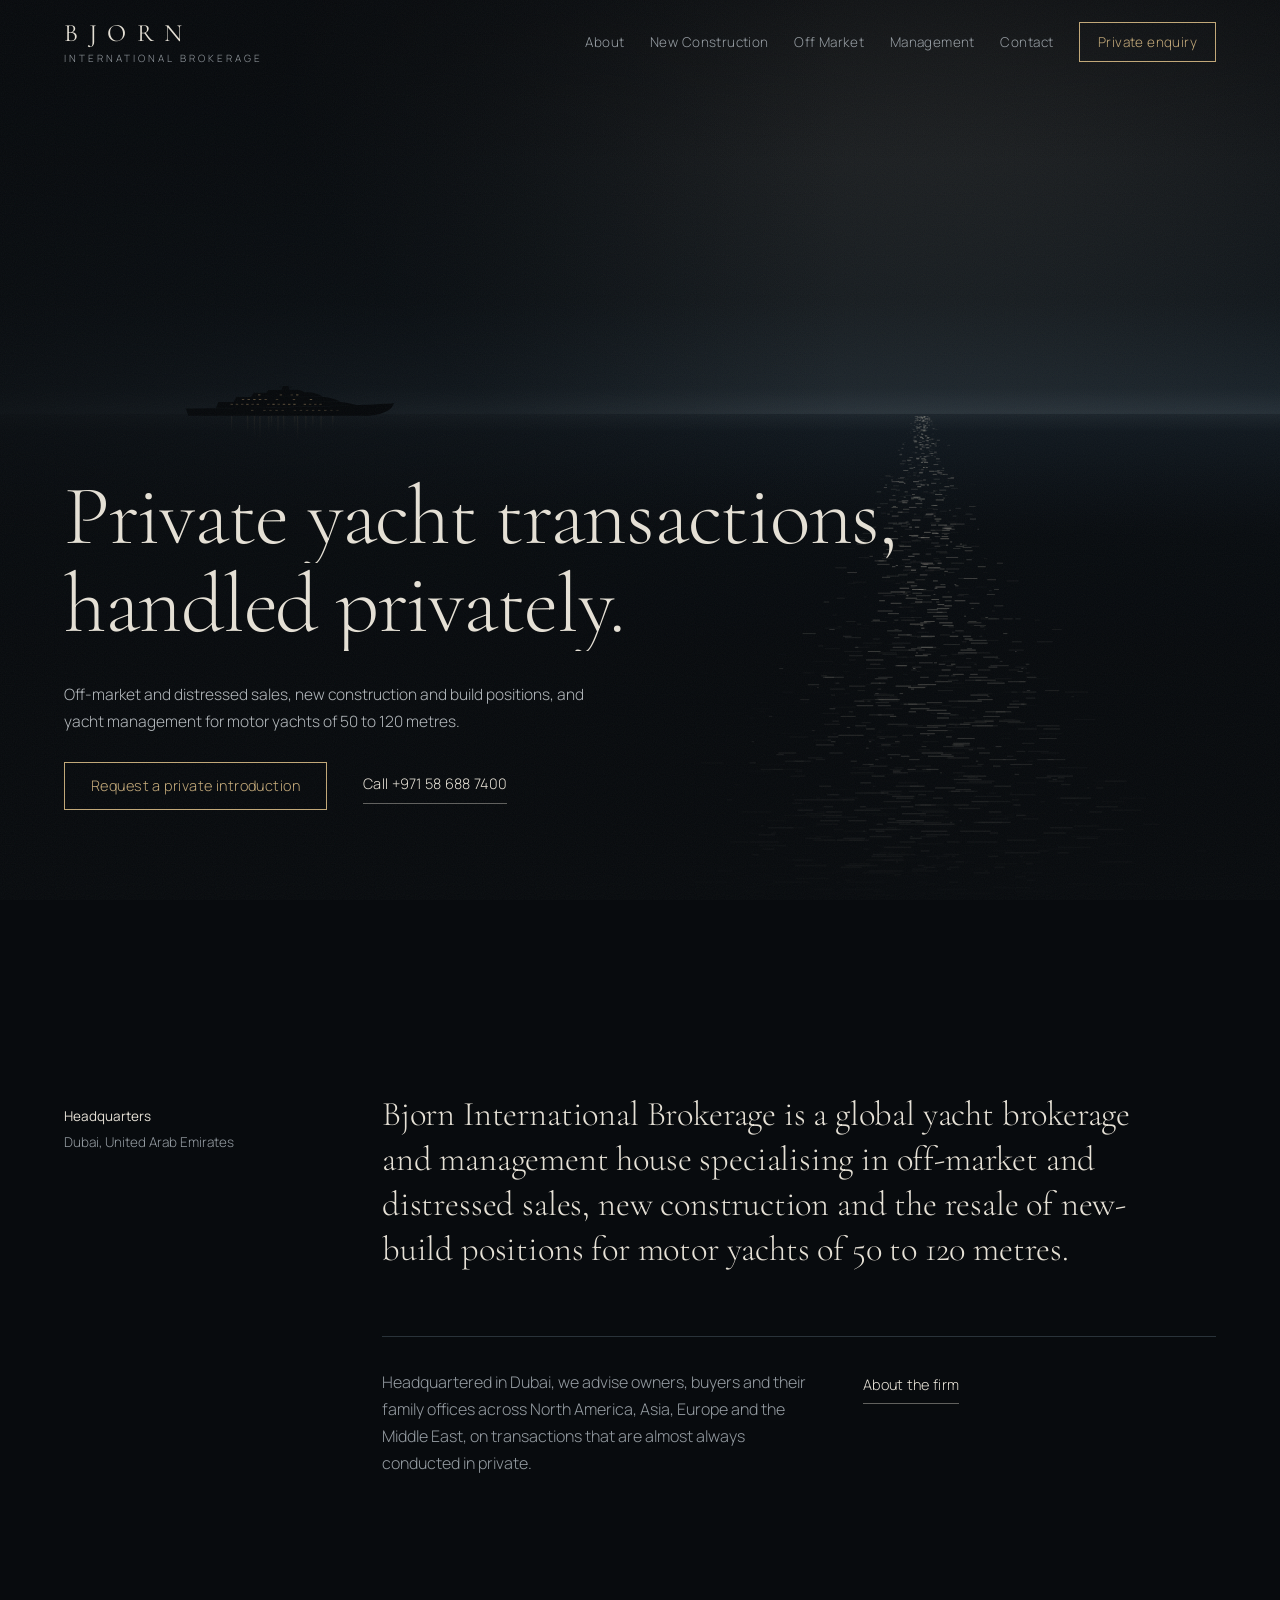
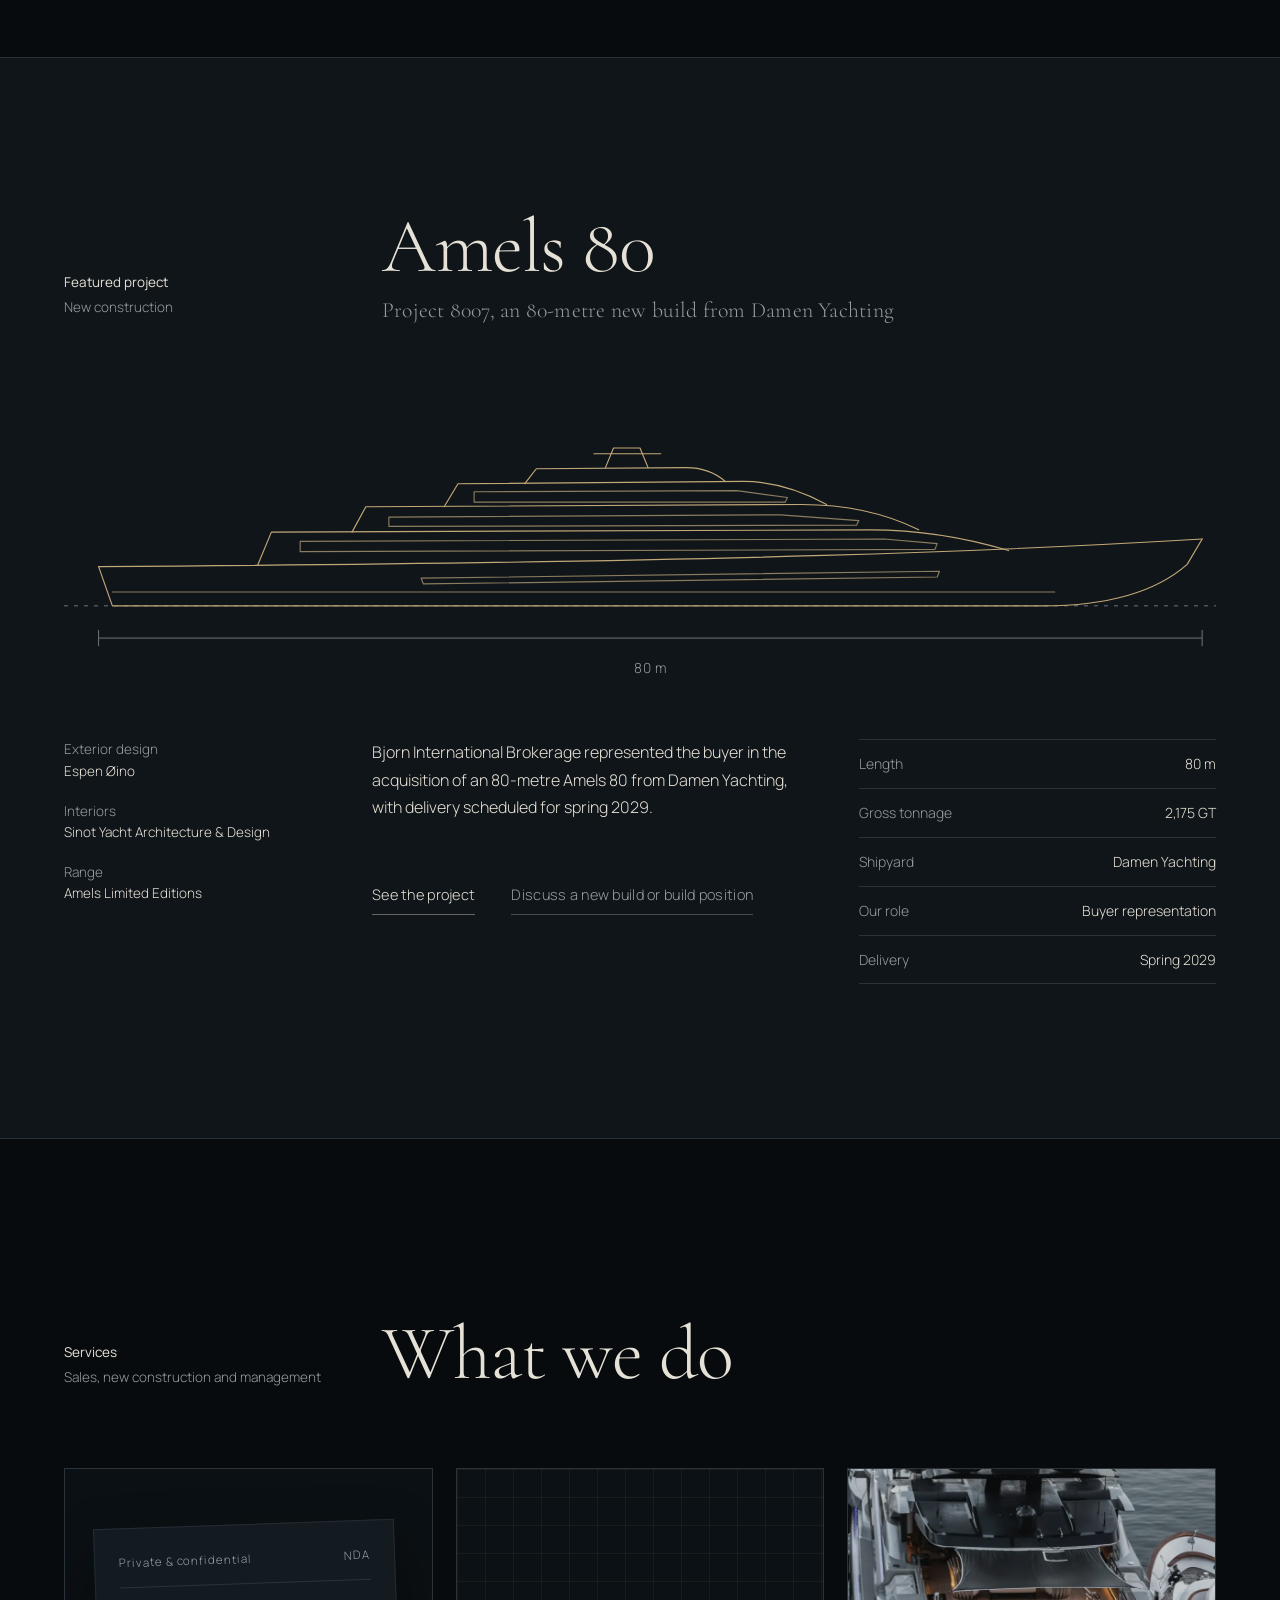
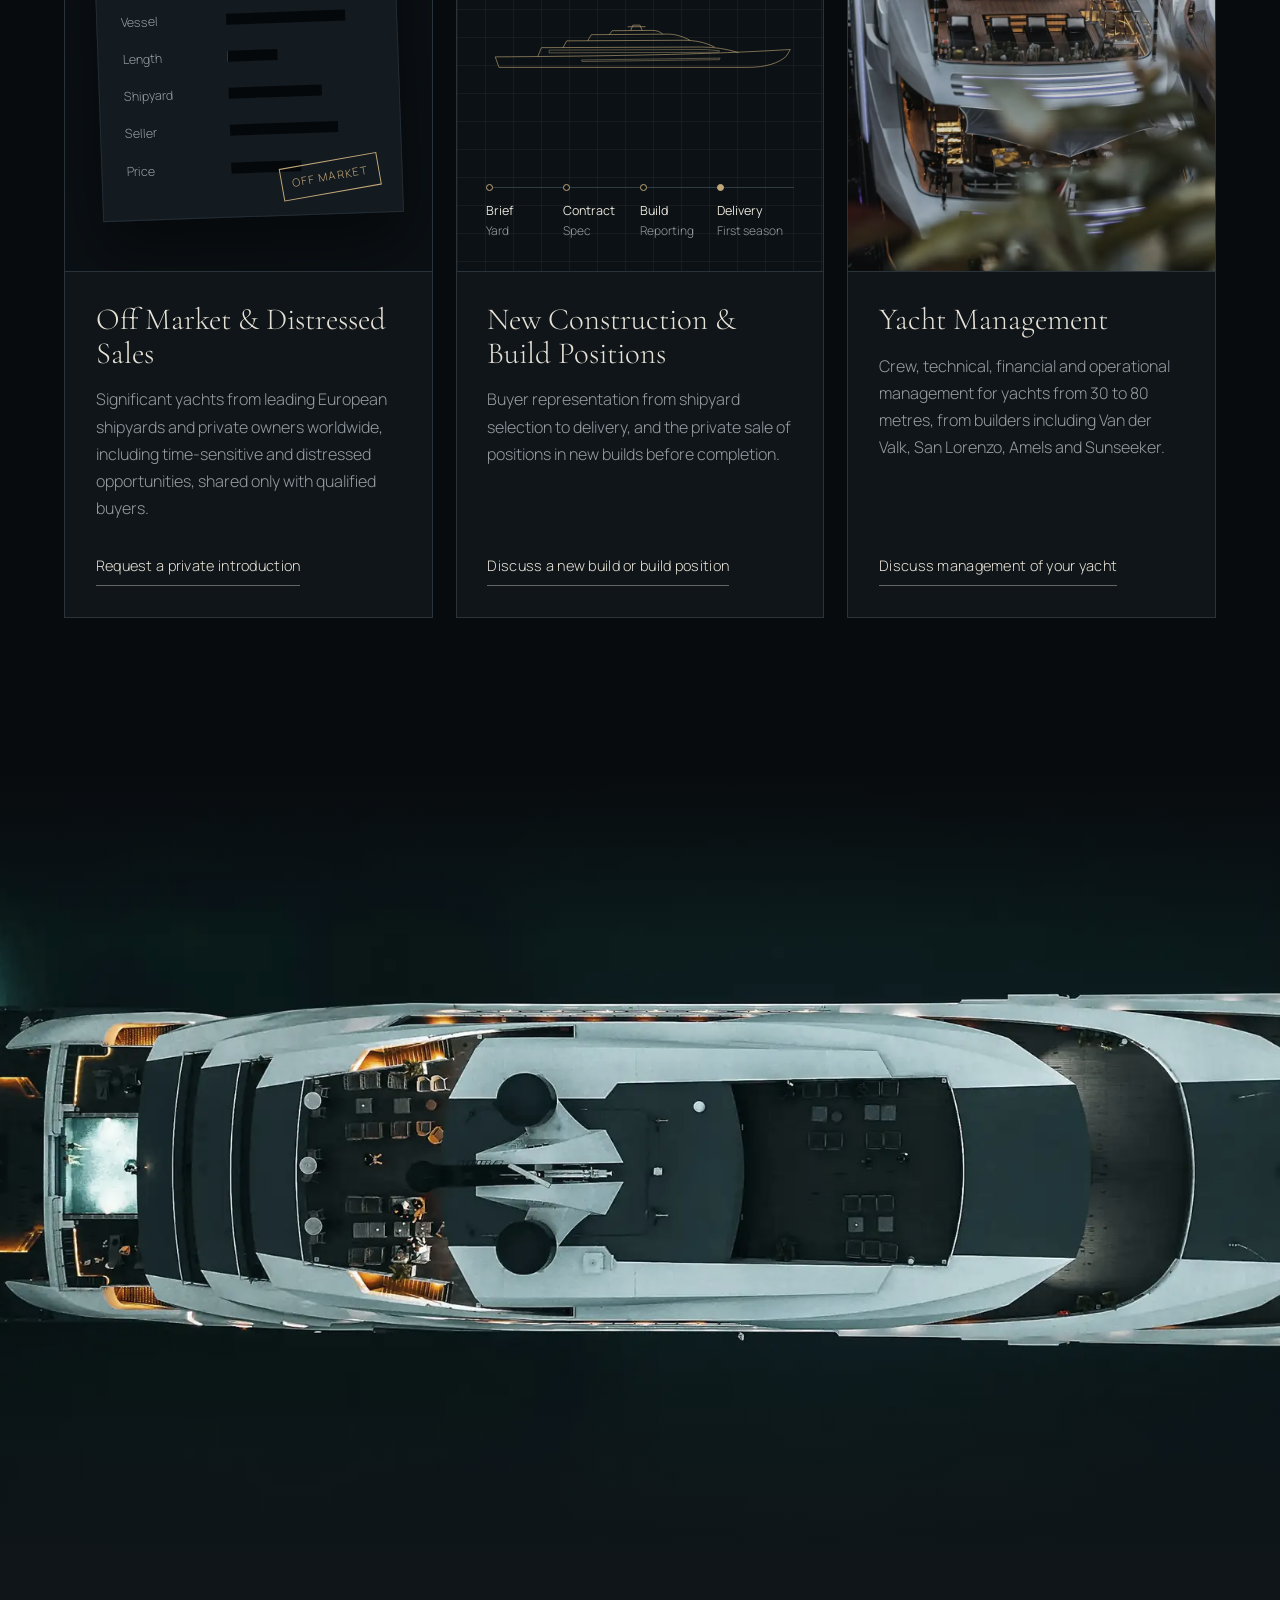
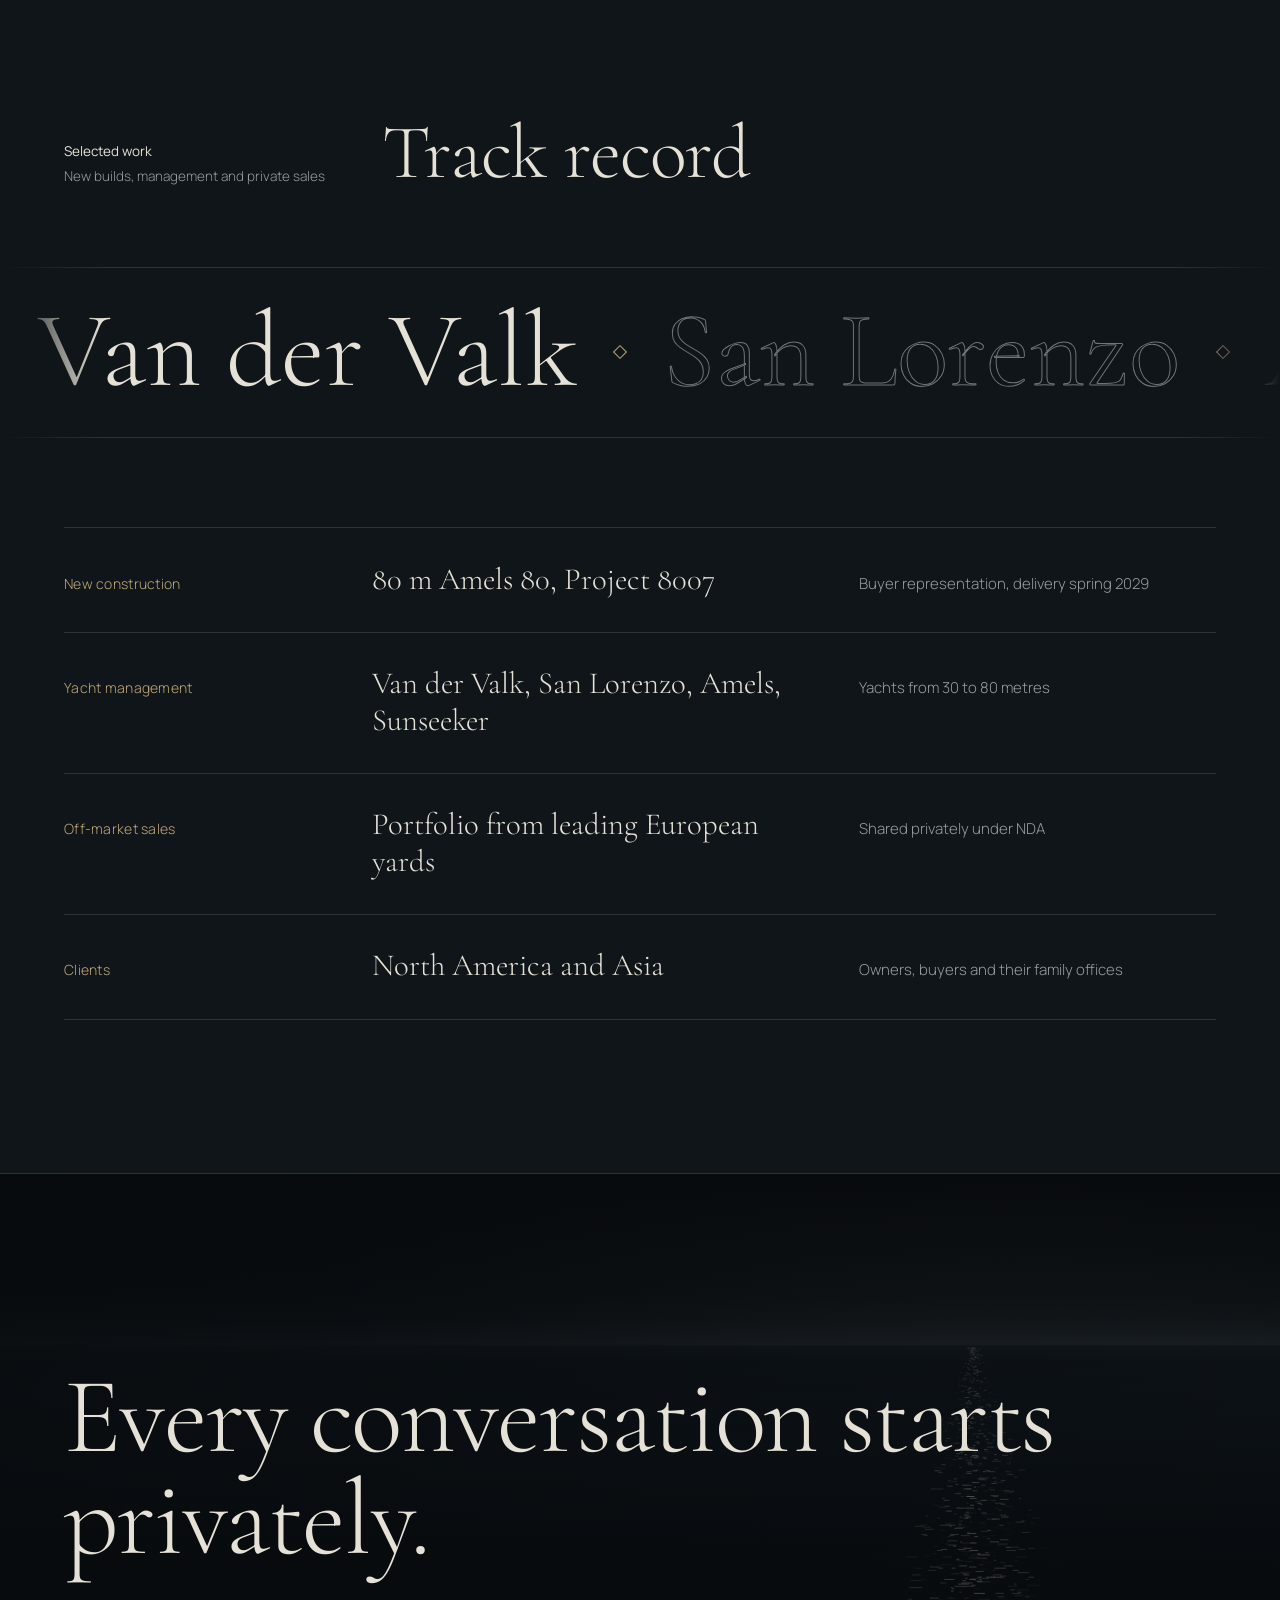
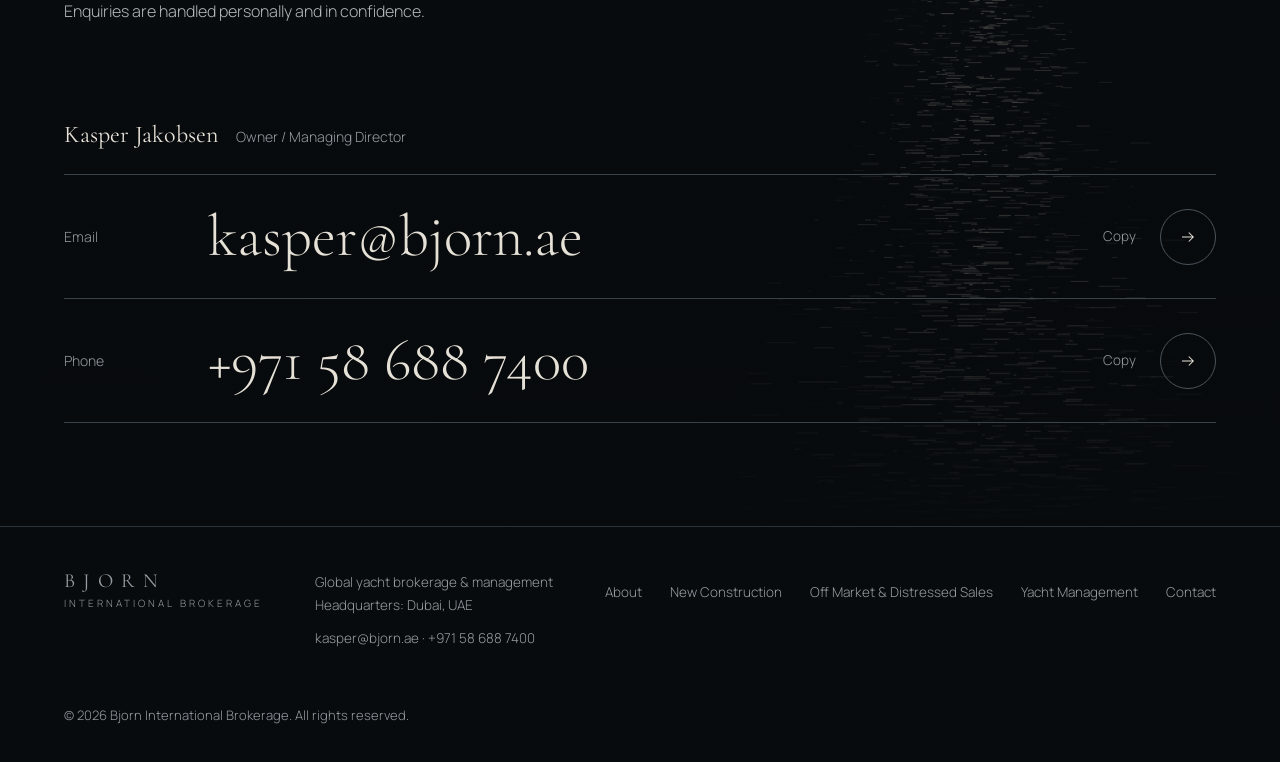
==== index.html @ 18771bfc "Homepage design preview" ====
<!DOCTYPE html>
<html lang="en">
<head>
<meta charset="utf-8">
<meta name="viewport" content="width=device-width, initial-scale=1, viewport-fit=cover">
<title>Bjorn International Brokerage | Global Yacht Brokerage & Management</title>
<meta name="description" content="A global yacht brokerage and management house for vessels of 50–120 metres. Off-market and distressed sales, new-build positions, new construction and yacht management.">
<meta name="theme-color" content="#080B0E">
<meta name="robots" content="noindex, nofollow">
<link rel="preconnect" href="https://fonts.googleapis.com">
<link rel="preconnect" href="https://fonts.gstatic.com" crossorigin>
<link href="https://fonts.googleapis.com/css2?family=Cormorant+Garamond:ital,wght@0,300;0,400;0,500;1,300&family=Manrope:wght@300;400;500&display=swap" rel="stylesheet">
<style>
/* contrast on --abyss: bone 15.1:1, fog 7.1:1, brass 8.6:1, all text passes WCAG AA */
:root{
  --abyss:#080B0E;
  --hull:#0F1519;
  --line:#2A333A;
  --bone:#E6E1D6;
  --fog:#959CA2;
  --brass:#C2A878;
  --brass-soft:#8A7C5F;
  --serif:"Cormorant Garamond","Iowan Old Style","Palatino Linotype",Georgia,serif;
  --sans:"Manrope","Helvetica Neue",Arial,sans-serif;
  --pad:clamp(20px,5vw,72px);
  --max:1360px;
  color-scheme:dark;
  box-sizing:border-box;
  padding-top:env(safe-area-inset-top,0px);
  padding-bottom:env(safe-area-inset-bottom,0px);
}
@media (prefers-color-scheme: dark){:root:not([data-theme="light"]){--abyss:#080B0E}}
:root[data-theme="dark"]{--abyss:#080B0E}
*,*::before,*::after{box-sizing:inherit;margin:0;padding:0}
html{scroll-behavior:smooth;scroll-padding-top:calc(env(safe-area-inset-top,0px) + 84px);-webkit-text-size-adjust:100%}
body{background:var(--abyss);color:var(--bone);font-family:var(--sans);font-weight:300;font-size:16px;line-height:1.7;-webkit-font-smoothing:antialiased;overflow-x:hidden}
img,svg,canvas{display:block;max-width:100%}
a{color:inherit;text-decoration:none}
::selection{background:var(--brass);color:var(--abyss)}
:focus-visible{outline:1px solid var(--brass);outline-offset:4px}
.skip{position:absolute;left:16px;top:-60px;z-index:200;background:var(--bone);color:var(--abyss);padding:10px 16px;font-size:14px}
.skip:focus{top:calc(env(safe-area-inset-top,0px) + 12px)}

body::after{
  content:"";position:fixed;inset:0;pointer-events:none;z-index:100;opacity:.045;
  background-image:url("data:image/svg+xml,%3Csvg xmlns='http://www.w3.org/2000/svg' width='160' height='160'%3E%3Cfilter id='n'%3E%3CfeTurbulence type='fractalNoise' baseFrequency='.9' numOctaves='2' stitchTiles='stitch'/%3E%3C/filter%3E%3Crect width='100%25' height='100%25' filter='url(%23n)'/%3E%3C/svg%3E");
}

.wrap{max-width:var(--max);margin:0 auto;padding:0 var(--pad)}

.site-head{position:fixed;top:0;left:0;right:0;z-index:50;padding-top:env(safe-area-inset-top,0px);transition:background .5s ease,border-color .5s ease;border-bottom:1px solid transparent}
.site-head.is-solid{background:rgba(8,11,14,.92);backdrop-filter:blur(14px);-webkit-backdrop-filter:blur(14px);border-color:var(--line)}
.head-inner{display:flex;align-items:center;justify-content:space-between;height:84px;max-width:var(--max);margin:0 auto;padding:0 var(--pad)}
.mark{display:flex;flex-direction:column;line-height:1}
.mark b{font-family:var(--serif);font-weight:400;font-size:25px;letter-spacing:.42em;margin-right:-.42em}
.mark span{font-size:10px;letter-spacing:.3em;color:var(--fog);margin-top:7px}
.nav{display:flex;gap:clamp(18px,2vw,32px);align-items:center;font-size:13.5px;letter-spacing:.03em;white-space:nowrap}
.nav a{color:var(--fog);transition:color .3s}
.nav a:hover,.nav a[aria-current]{color:var(--bone)}
.nav .clock{padding-left:32px;border-left:1px solid var(--line);color:var(--fog);font-variant-numeric:tabular-nums}
.nav .clock em{font-style:normal;color:var(--bone)}
.menu-btn{display:none;background:none;border:0;color:var(--bone);font:inherit;font-size:14px;letter-spacing:.06em;cursor:pointer;padding:12px 0}

.drawer{position:fixed;inset:0;z-index:60;background:var(--abyss);display:flex;flex-direction:column;justify-content:center;padding:calc(env(safe-area-inset-top,0px) + 90px) var(--pad) calc(env(safe-area-inset-bottom,0px) + 40px);opacity:0;visibility:hidden;transition:opacity .4s,visibility .4s}
.drawer.open{opacity:1;visibility:visible}
.drawer a{font-family:var(--serif);font-size:clamp(32px,9vw,44px);font-weight:300;line-height:1.35;border-bottom:1px solid var(--line);padding:10px 0}
.drawer .close{position:absolute;top:calc(env(safe-area-inset-top,0px) + 22px);right:var(--pad);background:none;border:0;color:var(--bone);font:inherit;font-size:14px;letter-spacing:.06em;cursor:pointer;padding:12px 0}

/* hero */
.hero{position:relative;height:100svh;min-height:640px;overflow:hidden}
.hero canvas{position:absolute;inset:0;width:100%;height:100%}
.hero::after{content:"";position:absolute;inset:0;pointer-events:none;background:
  linear-gradient(90deg,rgba(8,11,14,.78) 0%,rgba(8,11,14,.45) 38%,rgba(8,11,14,0) 66%),
  linear-gradient(180deg,rgba(8,11,14,.6) 0%,rgba(8,11,14,0) 18%,rgba(8,11,14,0) 50%,rgba(8,11,14,.85) 88%,var(--abyss) 100%)}
.hero-copy{position:absolute;z-index:2;left:0;right:0;bottom:clamp(56px,10vh,120px)}
.hero h1{font-family:var(--serif);font-weight:300;font-size:clamp(44px,6.6vw,100px);line-height:.98;letter-spacing:-.015em;max-width:11.5em}
.hero h1 span{display:block;overflow:hidden;padding-bottom:.06em}
.hero h1 span i{display:block;font-style:normal;transform:translateY(105%);animation:rise 1.6s cubic-bezier(.16,1,.3,1) forwards}
.hero h1 span:nth-child(2) i{animation-delay:.18s}
.hero-foot{margin-top:clamp(24px,3.4vh,40px);max-width:34em;opacity:0;animation:fade 1.4s ease .9s forwards}
.hero-foot p{color:#B3B8BC;font-size:15.5px}
.hero-actions{display:flex;flex-wrap:wrap;gap:16px 36px;margin-top:28px}
@keyframes rise{to{transform:translateY(0)}}
@keyframes fade{to{opacity:1}}

.link{position:relative;display:inline-block;font-size:14.5px;letter-spacing:.02em;padding:4px 0 7px;color:var(--bone)}
.link::after{content:"";position:absolute;left:0;bottom:0;height:1px;width:100%;background:currentColor;opacity:.4}
.link::before{content:"";position:absolute;left:0;bottom:0;height:1px;width:100%;background:var(--brass);transform:scaleX(0);transform-origin:left;transition:transform .6s cubic-bezier(.16,1,.3,1);z-index:1}
.link:hover::before,.link:focus-visible::before{transform:scaleX(1)}
.link.muted{color:var(--fog)}
.btn{display:inline-flex;align-items:center;justify-content:center;min-height:48px;padding:0 26px;border:1px solid var(--brass);color:var(--brass);font-size:14.5px;letter-spacing:.03em;background:transparent;cursor:pointer;font-family:var(--sans);transition:background .4s,color .4s}
.btn:hover,.btn:focus-visible{background:var(--brass);color:var(--abyss)}
.nav .btn{min-height:40px;padding:0 18px;color:var(--brass);font-size:13.5px}
.nav .btn:hover,.nav .btn:focus-visible{color:var(--abyss)}
.hero-actions{align-items:center}
.copy-btn{background:none;border:0;color:var(--fog);font:inherit;font-size:13.5px;cursor:pointer;padding:12px 0 12px 12px;min-height:44px;min-width:64px;text-align:right}
.copy-btn:hover{color:var(--bone)}
.drawer-contact{margin-top:36px;display:flex;flex-direction:column;gap:10px;font-size:15px;color:var(--fog)}
.drawer .drawer-contact a{font-family:var(--sans);font-size:15px;border:0;padding:6px 0;color:var(--bone)}
.dock{display:none}
@media (max-width:640px){
  .dock{display:grid;grid-template-columns:1fr 1fr;position:fixed;left:0;right:0;bottom:0;z-index:40;background:rgba(8,11,14,.94);backdrop-filter:blur(14px);-webkit-backdrop-filter:blur(14px);border-top:1px solid var(--line);padding-bottom:env(safe-area-inset-bottom,0px);transform:translateY(110%);transition:transform .5s cubic-bezier(.16,1,.3,1)}
  .dock.show{transform:none}
  .dock a{display:flex;align-items:center;justify-content:center;min-height:56px;font-size:14.5px;letter-spacing:.03em}
  .dock a + a{border-left:1px solid var(--line);color:var(--brass)}
  footer{padding-bottom:calc(env(safe-area-inset-bottom,0px) + 90px)}
}

section{position:relative}
.place{font-size:13.5px;color:var(--fog);line-height:1.9}
.place strong{display:block;font-weight:400;color:var(--bone)}

.intro{padding:clamp(110px,15vw,210px) 0 clamp(110px,14vw,190px)}
.intro-grid{display:grid;grid-template-columns:3fr 9fr;gap:40px}
.intro .place{padding-top:12px}
.lede{font-family:var(--serif);font-weight:300;font-size:clamp(27px,2.7vw,40px);line-height:1.3;letter-spacing:-.005em;max-width:23em}
.intro-body{display:grid;grid-template-columns:5fr 4fr;gap:40px;margin-top:clamp(40px,5vw,64px);padding-top:32px;border-top:1px solid var(--line)}
.intro-body p{color:var(--fog);max-width:32em}

.project{padding:clamp(100px,12vw,160px) 0;background:var(--hull);border-top:1px solid var(--line);border-bottom:1px solid var(--line)}
.project-head{display:grid;grid-template-columns:3fr 9fr;gap:40px;align-items:end}
.project h2{font-family:var(--serif);font-weight:300;font-size:clamp(46px,6vw,92px);line-height:.95;letter-spacing:-.015em}
.project h2 small{display:block;font-size:clamp(20px,1.7vw,26px);color:var(--fog);letter-spacing:.01em;margin-top:16px}
.drawing{margin:clamp(56px,7vw,100px) 0 clamp(44px,5vw,70px)}
.drawing svg{width:100%;height:auto;overflow:visible}
.drawing .ln{fill:none;stroke:var(--brass);stroke-width:1;stroke-linejoin:round;stroke-linecap:round}
.drawing .ln.soft{stroke:var(--brass-soft)}
.drawing .dim{fill:none;stroke:var(--fog);stroke-width:1;vector-effect:non-scaling-stroke;opacity:.7}
.drawing text{font-family:var(--sans);font-size:12px;fill:var(--fog);letter-spacing:.06em}
.drawing .draw{stroke-dasharray:1;stroke-dashoffset:1;transition:stroke-dashoffset 3.2s cubic-bezier(.65,0,.35,1)}
.drawing.on .draw{stroke-dashoffset:0}
.project-body{display:grid;grid-template-columns:3fr 5fr 4fr;gap:40px}
.credits{list-style:none;font-size:13.5px;line-height:1.6}
.credits li{margin-bottom:18px;color:var(--bone)}
.credits span{display:block;color:var(--fog)}
.project-body p{max-width:32em}
.specs{list-style:none;font-size:14px}
.specs li{display:flex;justify-content:space-between;gap:20px;padding:12px 0;border-bottom:1px solid var(--line)}
.specs li:first-child{border-top:1px solid var(--line)}
.specs span{color:var(--fog)}
.project-body .link{margin-top:30px}



.sr{position:absolute;width:1px;height:1px;overflow:hidden;clip:rect(0 0 0 0)}

.services{padding:clamp(110px,14vw,190px) 0 clamp(100px,12vw,170px)}
.sec-head{display:grid;grid-template-columns:3fr 9fr;gap:40px;align-items:end}
.sec-head h2{font-family:var(--serif);font-weight:300;font-size:clamp(44px,6vw,92px);line-height:.95;letter-spacing:-.015em}
.svc-grid{display:grid;grid-template-columns:repeat(3,1fr);gap:clamp(14px,1.8vw,26px);margin-top:clamp(48px,6vw,84px)}
.svc-card{display:flex;flex-direction:column;background:var(--hull);border:1px solid var(--line);transition:border-color .6s ease}
.svc-card:hover,.svc-card:focus-within{border-color:rgba(194,168,120,.55)}
.svc-vis{position:relative;aspect-ratio:4/4.4;overflow:hidden;border-bottom:1px solid var(--line);background:#0B1014}
.svc-vis img{width:100%;height:100%;object-fit:cover;object-position:50% 40%;filter:saturate(.85) brightness(.85);transition:transform 1.6s cubic-bezier(.16,1,.3,1)}
.svc-card:hover .svc-vis img{transform:scale(1.04)}
.svc-body{display:flex;flex-direction:column;flex:1;padding:clamp(24px,2.4vw,36px)}
.svc-body h3{font-family:var(--serif);font-weight:300;font-size:clamp(28px,2.4vw,36px);line-height:1.1}
.svc-body p{color:var(--fog);margin:16px 0 28px}
.svc-body .link{margin-top:auto;align-self:flex-start}

.dossier{display:flex;align-items:center;justify-content:center;padding:9%}
.sheet{position:relative;width:100%;background:#131A20;border:1px solid #232C33;padding:8% 8% 10%;box-shadow:0 30px 60px rgba(0,0,0,.45);transform:rotate(-2deg);transition:transform 1.2s cubic-bezier(.16,1,.3,1)}
.svc-card:hover .sheet,.svc-card.active .sheet{transform:rotate(0)}
.sheet-head{display:flex;justify-content:space-between;font-size:11.5px;letter-spacing:.08em;color:var(--fog);padding-bottom:14px;border-bottom:1px solid #2A333A;margin-bottom:16px}
.sheet .r{display:grid;grid-template-columns:38% 1fr;align-items:center;gap:10px;padding:8px 0;font-size:12.5px;color:var(--fog)}
.sheet .r i{display:block;height:11px;width:var(--w);background:#05080A;position:relative;overflow:hidden}
.sheet .r i::after{content:"";position:absolute;inset:0;background:var(--brass);transform:translateX(-101%);transition:transform .9s cubic-bezier(.16,1,.3,1);opacity:.85}
.svc-card:hover .sheet .r i::after,.svc-card.active .sheet .r i::after{transform:translateX(0)}
.svc-card:hover .sheet .r:nth-child(3) i::after,.svc-card.active .sheet .r:nth-child(3) i::after{transition-delay:.06s}
.svc-card:hover .sheet .r:nth-child(4) i::after,.svc-card.active .sheet .r:nth-child(4) i::after{transition-delay:.12s}
.svc-card:hover .sheet .r:nth-child(5) i::after,.svc-card.active .sheet .r:nth-child(5) i::after{transition-delay:.18s}
.svc-card:hover .sheet .r:nth-child(6) i::after,.svc-card.active .sheet .r:nth-child(6) i::after{transition-delay:.24s}
.stamp{position:absolute;right:7%;bottom:7%;border:1px solid var(--brass);color:var(--brass);font-size:11px;letter-spacing:.14em;padding:6px 10px;transform:rotate(-8deg)}

.plan{background-color:#0B1115;background-image:linear-gradient(rgba(194,168,120,.07) 1px,transparent 1px),linear-gradient(90deg,rgba(194,168,120,.07) 1px,transparent 1px);background-size:28px 28px;display:flex;flex-direction:column;justify-content:space-between;padding:9% 8% 8%}
.plan svg{width:100%;height:auto;margin:auto 0}
.plan .ln{fill:none;stroke:var(--brass);stroke-width:2;stroke-linejoin:round}
.plan .soft{stroke:var(--brass-soft)}
.plan ol{list-style:none;display:grid;grid-template-columns:repeat(4,1fr);border-top:1px solid #2F3A41;counter-reset:s}
.plan li{counter-increment:s;font-size:12px;color:var(--fog);padding-top:12px;position:relative}
.plan li::before{content:"";position:absolute;top:-4px;left:0;width:7px;height:7px;border-radius:50%;background:#0B1115;border:1px solid var(--brass);transition:background .4s}
.plan li:last-child::before{background:var(--brass)}
.plan li b{display:block;font-weight:400;color:var(--bone);font-size:12.5px}

.still{position:relative;height:clamp(420px,62vw,860px);max-height:88vh;margin:0;overflow:hidden;background:#06090B}
.still img{width:100%;height:100%;object-fit:cover;object-position:50% 50%;filter:saturate(.8)}
.still::after{content:"";position:absolute;inset:0;pointer-events:none;background:linear-gradient(180deg,var(--abyss) 0%,rgba(8,11,14,0) 22%,rgba(8,11,14,0) 70%,var(--hull) 100%)}

.record{background:var(--hull);padding:clamp(100px,12vw,170px) 0 clamp(100px,12vw,170px);border-bottom:1px solid var(--line)}
.marquee{margin-top:clamp(48px,6vw,80px);overflow:hidden;border-top:1px solid var(--line);border-bottom:1px solid var(--line);padding:clamp(18px,2.4vw,34px) 0;-webkit-mask-image:linear-gradient(90deg,transparent,#000 8%,#000 92%,transparent);mask-image:linear-gradient(90deg,transparent,#000 8%,#000 92%,transparent)}
.marquee-track{display:flex;align-items:center;width:max-content;animation:marq 70s linear infinite}
.marquee span{font-family:var(--serif);font-weight:300;font-size:clamp(54px,8.4vw,132px);line-height:1;white-space:nowrap;padding:0 .35em;color:var(--bone)}
.marquee span.o{color:transparent;-webkit-text-stroke:1px #6E767C}
.marquee em{display:block;width:10px;height:10px;border:1px solid var(--brass);transform:rotate(45deg);flex:none}
@keyframes marq{to{transform:translateX(-50%)}}
.marquee:hover .marquee-track{animation-play-state:paused}
.ledger{margin-top:clamp(56px,7vw,96px)}
.ledger-row{display:grid;grid-template-columns:3fr 5fr 4fr;gap:40px;align-items:baseline;padding:clamp(22px,2.6vw,34px) 0;border-top:1px solid var(--line);position:relative}
.ledger-row:last-child{border-bottom:1px solid var(--line)}
.ledger-row::before{content:"";position:absolute;left:0;top:-1px;height:1px;width:100%;background:var(--brass);transform:scaleX(0);transform-origin:left;transition:transform .9s cubic-bezier(.16,1,.3,1)}
.ledger-row:hover::before{transform:scaleX(1)}
.ledger-row .k{color:var(--brass);font-size:14px;letter-spacing:.02em}
.ledger-row .v{font-family:var(--serif);font-weight:300;font-size:clamp(24px,2.4vw,34px);line-height:1.2}
.ledger-row .d{color:var(--fog);font-size:15px}

.closing{position:relative;overflow:hidden;padding:clamp(120px,15vw,220px) 0 clamp(70px,8vw,110px)}
.closing canvas{position:absolute;inset:0;width:100%;height:100%;z-index:0}
.closing::before{content:"";position:absolute;inset:0;z-index:1;pointer-events:none;background:linear-gradient(180deg,var(--abyss) 0%,rgba(8,11,14,.35) 30%,rgba(8,11,14,.55) 60%,var(--abyss) 100%),linear-gradient(90deg,rgba(8,11,14,.7) 0%,rgba(8,11,14,.2) 60%,rgba(8,11,14,0) 100%)}
.closing .wrap{position:relative;z-index:2}
.closing h2{font-family:var(--serif);font-weight:300;font-size:clamp(52px,8.4vw,136px);line-height:.95;letter-spacing:-.02em;max-width:10em}
.closing .sub{color:#B3B8BC;margin-top:28px;max-width:30em;font-size:16px}
.person{display:flex;flex-wrap:wrap;gap:4px 18px;align-items:baseline;margin-top:clamp(56px,7vw,96px);padding-bottom:18px}
.person b{font-family:var(--serif);font-weight:400;font-size:24px}
.person span{color:var(--fog);font-size:14px}
.lines{border-top:1px solid #39434A}
.cline{display:grid;grid-template-columns:120px 1fr auto 56px;align-items:center;gap:24px;padding:clamp(20px,2.4vw,34px) 0;border-bottom:1px solid #39434A;position:relative}
.cline::before{content:"";position:absolute;left:0;bottom:-1px;height:1px;width:100%;background:var(--brass);transform:scaleX(0);transform-origin:left;transition:transform .9s cubic-bezier(.16,1,.3,1)}
.cline:hover::before,.cline:focus-within::before{transform:scaleX(1)}
.cline .k{color:var(--fog);font-size:14px}
.cline a.v{font-family:var(--serif);font-weight:300;font-size:clamp(30px,4.6vw,68px);line-height:1.05;transition:color .4s;overflow-wrap:anywhere}
.cline:hover a.v{color:var(--brass)}
.cline .go{display:flex;align-items:center;justify-content:center;width:56px;height:56px;border:1px solid #4A545B;border-radius:50%;color:var(--bone);transition:background .4s,border-color .4s,color .4s}
.cline .go svg{width:18px;height:18px;transition:transform .5s cubic-bezier(.16,1,.3,1)}
.cline:hover .go{background:var(--brass);border-color:var(--brass);color:var(--abyss)}
.cline:hover .go svg{transform:translateX(3px)}

footer{border-top:1px solid var(--line);padding:44px 0 36px;font-size:13.5px;color:var(--fog)}
.foot{display:flex;flex-wrap:wrap;gap:24px 48px;justify-content:space-between;align-items:flex-start}
.foot .mark b{font-size:20px}
.foot address{font-style:normal;line-height:1.7}
.foot nav{display:flex;flex-wrap:wrap;gap:0 28px}
.foot nav a,.foot address a{display:inline-block;padding:10px 0}
.foot nav a:hover,.foot address a:hover{color:var(--bone)}
.copy{margin-top:44px;font-size:13px}

@media (max-width:1280px){
  .nav .clock{display:none}
}
@media (max-width:1120px){
  .nav a:not(.btn){display:none}
  .head-inner .menu-btn{display:block}
  .nav{gap:0;margin-left:auto;margin-right:28px}
}
@media (max-width:1020px){
  .intro-grid,.project-head,.sec-head{grid-template-columns:1fr}
  .svc-grid{grid-template-columns:1fr 1fr}
  .svc-card:last-child{grid-column:1 / -1}
  .svc-card:last-child .svc-vis{aspect-ratio:16/8}
  .ledger-row{grid-template-columns:1fr 2fr;gap:8px 32px}
  .ledger-row .d{grid-column:2}
  .intro-body{grid-template-columns:1fr;gap:20px}
  .project-body{grid-template-columns:1fr 1fr}
  .credits{grid-column:1 / -1;display:flex;flex-wrap:wrap;gap:0 40px}
}
@media (max-width:640px){
  .nav{display:none}
  .head-inner{height:70px}
  .mark b{font-size:21px}
  .mark span{font-size:9px}
  .hero{min-height:600px}
  .hero::after{background:linear-gradient(180deg,rgba(8,11,14,.55) 0%,rgba(8,11,14,0) 16%,rgba(8,11,14,0) 38%,rgba(8,11,14,.88) 62%,var(--abyss) 100%)}
  .project-body{grid-template-columns:1fr}
  .drawing .detail{display:none}
  .drawing .ln{stroke-width:2.4}
  .drawing text{font-size:34px}
  .svc-grid{grid-template-columns:1fr}
  .svc-card:last-child .svc-vis,.svc-vis{aspect-ratio:4/3.4}
  .svc-vis.dossier,.svc-vis.plan{aspect-ratio:auto;padding:12% 10%}
  .plan svg{margin:4% 0 14%}
  .ledger-row{grid-template-columns:1fr;gap:6px}
  .ledger-row .d{grid-column:1}
  .cline{grid-template-columns:1fr auto;gap:6px 16px}
  .cline .k{grid-column:1 / -1}
  .cline .go{display:none}
  .still{height:auto;max-height:none}
  .still picture{display:block}
  .still img{height:auto}
}
@media (prefers-reduced-motion:reduce){
  *,*::before,*::after{animation-duration:.01ms!important;animation-delay:0s!important;transition-duration:.01ms!important;transition-delay:0s!important}
  html{scroll-behavior:auto}
  .marquee-track{animation:none}
}
</style>
</head>
<body>
<a class="skip" href="#main">Skip to content</a>

<header class="site-head" id="head">
  <div class="head-inner">
    <a href="#top" class="mark" aria-label="Bjorn International Brokerage, home">
      <b>BJORN</b>
      <span>INTERNATIONAL BROKERAGE</span>
    </a>
    <nav class="nav" aria-label="Main">
      <a href="#about">About</a>
      <a href="#new-construction">New Construction</a>
      <a href="#off-market">Off Market</a>
      <a href="#management">Management</a>
      <a href="#contact">Contact</a>
      <a class="btn" href="mailto:kasper@bjorn.ae?subject=Private%20enquiry">Private enquiry</a>
      <span class="clock" aria-label="Local time in Dubai">Dubai <em id="clock">--:--</em></span>
    </nav>
    <button class="menu-btn" id="menuOpen" aria-expanded="false" aria-controls="drawer">Menu</button>
  </div>
</header>

<div class="drawer" id="drawer" aria-hidden="true" inert>
  <button class="close" id="menuClose">Close</button>
  <a href="#about">About</a>
  <a href="#new-construction">New Construction</a>
  <a href="#off-market">Off Market & Distressed Sales</a>
  <a href="#management">Yacht Management</a>
  <a href="#contact">Contact</a>
  <div class="drawer-contact">Kasper Jakobsen<a href="mailto:kasper@bjorn.ae?subject=Private%20enquiry">kasper@bjorn.ae</a><a href="tel:+971586887400">+971 58 688 7400</a></div>
</div>

<main id="top">
  <section class="hero" aria-label="Introduction">
    <canvas id="sea" aria-hidden="true"></canvas>
    <div class="hero-copy wrap" id="main">
      <h1><span><i>Private yacht transactions,</i></span><span><i>handled privately.</i></span></h1>
      <div class="hero-foot">
        <p>Off-market and distressed sales, new construction and build positions, and yacht management for motor yachts of 50 to 120 metres.</p>
        <div class="hero-actions">
          <a class="btn" href="mailto:kasper@bjorn.ae?subject=Private%20introduction">Request a private introduction</a>
          <a class="link" href="tel:+971586887400">Call +971 58 688 7400</a>
        </div>
      </div>
    </div>
  </section>

  <section class="intro" id="about">
    <div class="wrap intro-grid">
      <div class="place"><strong>Headquarters</strong>Dubai, United Arab Emirates</div>
      <div>
        <p class="lede">Bjorn International Brokerage is a global yacht brokerage and management house specialising in off-market and distressed sales, new construction and the resale of new-build positions for motor yachts of 50 to 120 metres.</p>
        <div class="intro-body">
          <p>Headquartered in Dubai, we advise owners, buyers and their family offices across North America, Asia, Europe and the Middle East, on transactions that are almost always conducted in private.</p>
          <div><a class="link" href="#">About the firm</a></div>
        </div>
      </div>
    </div>
  </section>

  <section class="project" id="new-construction">
    <div class="wrap">
      <div class="project-head">
        <div class="place"><strong>Featured project</strong>New construction</div>
        <h2>Amels 80<small>Project 8007, an 80-metre new build from Damen Yachting</small></h2>
      </div>

      <figure class="drawing" id="drawing" aria-label="Profile drawing of an 80-metre motor yacht">
        <svg viewBox="0 0 1000 230" preserveAspectRatio="xMidYMid meet">
          <path class="dim" d="M0 170 H1000" stroke-dasharray="4 6"/>
          <path class="ln draw" pathLength="1" d="M30 136 L42 170 L850 170 C910 170 950 156 975 134 L988 112"/>
          <path class="ln draw" pathLength="1" d="M988 112 C820 122 600 132 30 136"/>
          <path class="ln draw" pathLength="1" d="M168 135 L180 106 L700 104 C742 104 780 110 820 122"/>
          <path class="ln draw" pathLength="1" d="M250 106 L262 84 L640 82 C680 82 712 89 742 104"/>
          <path class="ln draw" pathLength="1" d="M330 84 L342 64 L590 62 C616 62 640 70 662 82"/>
          <path class="ln draw" pathLength="1" d="M400 64 L410 51 L540 50 C556 50 566 55 574 62"/>
          <path class="ln draw" pathLength="1" d="M470 50 L477 33 L500 33 L507 50 M460 38 H518"/>
          <g class="detail">
            <path class="ln soft draw" pathLength="1" d="M205 114 L712 112 L758 116 L756 121 L205 123 Z"/>
            <path class="ln soft draw" pathLength="1" d="M282 93 L622 91 L690 96 L688 100 L282 101 Z"/>
            <path class="ln soft draw" pathLength="1" d="M356 71 L584 70 L628 76 L626 80 L356 80 Z"/>
            <path class="ln soft draw" pathLength="1" d="M310 146 L760 140 L758 145 L312 151 Z"/>
            <path class="ln soft draw" pathLength="1" d="M42 158 H860"/>
          </g>
          <path class="dim" d="M30 198 H988 M30 191 V205 M988 191 V205"/>
          <text x="509" y="228" text-anchor="middle">80 m</text>
        </svg>
      </figure>

      <div class="project-body">
        <ul class="credits">
          <li><span>Exterior design</span>Espen Øino</li>
          <li><span>Interiors</span>Sinot Yacht Architecture & Design</li>
          <li><span>Range</span>Amels Limited Editions</li>
        </ul>
        <div>
          <p>Bjorn International Brokerage represented the buyer in the acquisition of an 80-metre Amels 80 from Damen Yachting, with delivery scheduled for spring 2029.</p>
          <div class="hero-actions"><a class="link" href="#">See the project</a><a class="link muted" href="mailto:kasper@bjorn.ae?subject=New%20build%20or%20build%20position">Discuss a new build or build position</a></div>
        </div>
        <ul class="specs">
          <li><span>Length</span>80 m</li>
          <li><span>Gross tonnage</span>2,175 GT</li>
          <li><span>Shipyard</span>Damen Yachting</li>
          <li><span>Our role</span>Buyer representation</li>
          <li><span>Delivery</span>Spring 2029</li>
        </ul>
      </div>
    </div>
  </section>

  <section class="services" id="services">
    <div class="wrap">
      <div class="sec-head">
        <div class="place"><strong>Services</strong>Sales, new construction and management</div>
        <h2>What we do</h2>
      </div>
      <div class="svc-grid">
        <article class="svc-card" id="off-market">
          <div class="svc-vis dossier" aria-hidden="true">
            <div class="sheet">
              <div class="sheet-head"><span>Private & confidential</span><span>NDA</span></div>
              <div class="r"><span>Vessel</span><i style="--w:82%"></i></div>
              <div class="r"><span>Length</span><i style="--w:34%"></i></div>
              <div class="r"><span>Shipyard</span><i style="--w:64%"></i></div>
              <div class="r"><span>Seller</span><i style="--w:74%"></i></div>
              <div class="r"><span>Price</span><i style="--w:48%"></i></div>
              <div class="stamp">OFF MARKET</div>
            </div>
          </div>
          <div class="svc-body">
            <h3>Off Market & Distressed Sales</h3>
            <p>Significant yachts from leading European shipyards and private owners worldwide, including time-sensitive and distressed opportunities, shared only with qualified buyers.</p>
            <a class="link" href="mailto:kasper@bjorn.ae?subject=Off-market%20introduction">Request a private introduction</a>
          </div>
        </article>
        <article class="svc-card">
          <div class="svc-vis plan" aria-hidden="true">
            <svg viewBox="0 0 1000 190">
              <path class="ln" d="M30 136 L42 170 L850 170 C910 170 950 156 975 134 L988 112"/>
              <path class="ln" d="M988 112 C820 122 600 132 30 136"/>
              <path class="ln" d="M168 135 L180 106 L700 104 C742 104 780 110 820 122"/>
              <path class="ln" d="M250 106 L262 84 L640 82 C680 82 712 89 742 104"/>
              <path class="ln" d="M330 84 L342 64 L590 62 C616 62 640 70 662 82"/>
              <path class="ln" d="M400 64 L410 51 L540 50 C556 50 566 55 574 62"/>
              <path class="ln" d="M470 50 L477 33 L500 33 L507 50 M460 38 H518"/>
              <path class="ln soft" d="M205 114 L712 112 L758 116 L756 121 L205 123 Z M310 146 L760 140 L758 145 L312 151 Z"/>
            </svg>
            <ol>
              <li><b>Brief</b>Yard</li>
              <li><b>Contract</b>Spec</li>
              <li><b>Build</b>Reporting</li>
              <li><b>Delivery</b>First season</li>
            </ol>
          </div>
          <div class="svc-body">
            <h3>New Construction & Build Positions</h3>
            <p>Buyer representation from shipyard selection to delivery, and the private sale of positions in new builds before completion.</p>
            <a class="link" href="mailto:kasper@bjorn.ae?subject=New%20build%20or%20build%20position">Discuss a new build or build position</a>
          </div>
        </article>
        <article class="svc-card" id="management">
          <div class="svc-vis"><img src="[data-uri]" alt="Aft decks of a superyacht lit at dusk" width="800" height="1000" decoding="async"></div>
          <div class="svc-body">
            <h3>Yacht Management</h3>
            <p>Crew, technical, financial and operational management for yachts from 30 to 80 metres, from builders including Van der Valk, San Lorenzo, Amels and Sunseeker.</p>
            <a class="link" href="mailto:kasper@bjorn.ae?subject=Yacht%20management">Discuss management of your yacht</a>
          </div>
        </article>
      </div>
    </div>
  </section>

  <figure class="still">
    <picture>
      <source media="(max-width: 640px)" srcset="[data-uri]" width="800" height="1579">
      <img src="[data-uri]" alt="A superyacht seen from directly above at night, deck lights glowing on dark water" width="2000" height="1013" decoding="async">
    </picture>
  </figure>

  <section class="record">
    <div class="wrap sec-head">
      <div class="place"><strong>Selected work</strong>New builds, management and private sales</div>
      <h2>Track record</h2>
    </div>
    <div class="marquee" aria-hidden="true"><div class="marquee-track"><span class="">Van der Valk</span><em></em><span class="o">San Lorenzo</span><em></em><span class="">Amels</span><em></em><span class="o">Sunseeker</span><em></em><span class="">Van der Valk</span><em></em><span class="o">San Lorenzo</span><em></em><span class="">Amels</span><em></em><span class="o">Sunseeker</span><em></em><span class="">Van der Valk</span><em></em><span class="o">San Lorenzo</span><em></em><span class="">Amels</span><em></em><span class="o">Sunseeker</span><em></em><span class="">Van der Valk</span><em></em><span class="o">San Lorenzo</span><em></em><span class="">Amels</span><em></em><span class="o">Sunseeker</span><em></em></div></div>
    <div class="wrap">
      <div class="ledger">
        <div class="ledger-row"><span class="k">New construction</span><span class="v">80 m Amels 80, Project 8007</span><span class="d">Buyer representation, delivery spring 2029</span></div>
        <div class="ledger-row"><span class="k">Yacht management</span><span class="v">Van der Valk, San Lorenzo, Amels, Sunseeker</span><span class="d">Yachts from 30 to 80 metres</span></div>
        <div class="ledger-row"><span class="k">Off-market sales</span><span class="v">Portfolio from leading European yards</span><span class="d">Shared privately under NDA</span></div>
        <div class="ledger-row"><span class="k">Clients</span><span class="v">North America and Asia</span><span class="d">Owners, buyers and their family offices</span></div>
      </div>
    </div>
  </section>

  <section class="closing" id="contact">
    <canvas id="sea2" aria-hidden="true"></canvas>
    <div class="wrap">
      <h2>Every conversation starts privately.</h2>
      <p class="sub">Enquiries are handled personally and in confidence.</p>
      <div class="person"><b>Kasper Jakobsen</b><span>Owner / Managing Director</span></div>
      <div class="lines">
        <div class="cline"><span class="k">Email</span><a class="v" href="mailto:kasper@bjorn.ae?subject=Private%20enquiry">kasper@bjorn.ae</a><button class="copy-btn" data-copy="kasper@bjorn.ae">Copy</button><a class="go" href="mailto:kasper@bjorn.ae?subject=Private%20enquiry" aria-label="Write an email"><svg viewBox="0 0 24 24" fill="none" stroke="currentColor" stroke-width="1.4" aria-hidden="true"><path d="M4 12h15M13 6l6 6-6 6"/></svg></a></div>
        <div class="cline"><span class="k">Phone</span><a class="v" href="tel:+971586887400">+971 58 688 7400</a><button class="copy-btn" data-copy="+971586887400">Copy</button><a class="go" href="tel:+971586887400" aria-label="Call"><svg viewBox="0 0 24 24" fill="none" stroke="currentColor" stroke-width="1.4" aria-hidden="true"><path d="M4 12h15M13 6l6 6-6 6"/></svg></a></div>
      </div>
      <p class="sr" aria-live="polite" id="copied"></p>
    </div>
  </section>
</main>

<nav class="dock" id="dock" aria-label="Quick contact">
  <a href="mailto:kasper@bjorn.ae?subject=Private%20enquiry">Email</a>
  <a href="tel:+971586887400">Call</a>
</nav>

<footer>
  <div class="wrap">
    <div class="foot">
      <a href="#top" class="mark" aria-label="Back to top"><b>BJORN</b><span>INTERNATIONAL BROKERAGE</span></a>
      <address>Global yacht brokerage & management<br>Headquarters: Dubai, UAE<br><a href="mailto:kasper@bjorn.ae">kasper@bjorn.ae</a> · <a href="tel:+971586887400">+971 58 688 7400</a></address>
      <nav aria-label="Footer">
        <a href="#about">About</a><a href="#new-construction">New Construction</a><a href="#off-market">Off Market & Distressed Sales</a><a href="#management">Yacht Management</a><a href="#contact">Contact</a>
      </nav>
    </div>
    <p class="copy">© 2026 Bjorn International Brokerage. All rights reserved.</p>
  </div>
</footer>

<script>
(function(){
  const head = document.getElementById('head');
  const onScroll = () => head.classList.toggle('is-solid', window.scrollY > 40);
  onScroll(); window.addEventListener('scroll', onScroll, {passive:true});

  const clock = document.getElementById('clock');
  const fmt = new Intl.DateTimeFormat('en-GB',{hour:'2-digit',minute:'2-digit',timeZone:'Asia/Dubai'});
  const tick = () => clock.textContent = fmt.format(new Date());
  tick(); setInterval(tick, 15000);

  const drawer = document.getElementById('drawer'), openB = document.getElementById('menuOpen');
  const setMenu = o => {
    drawer.classList.toggle('open', o); drawer.setAttribute('aria-hidden', !o); drawer.inert = !o;
    openB.setAttribute('aria-expanded', o); document.body.style.overflow = o ? 'hidden' : '';
    (o ? document.getElementById('menuClose') : openB).focus({preventScroll:true});
  };
  openB.onclick = () => setMenu(true);
  document.getElementById('menuClose').onclick = () => setMenu(false);
  drawer.querySelectorAll('a').forEach(a => a.onclick = () => setMenu(false));
  document.addEventListener('keydown', e => { if (e.key === 'Escape' && drawer.classList.contains('open')) setMenu(false); });

  // subpages come in phase 2, so placeholder links shouldn't jump to the top
  document.querySelectorAll('a[href="#"]').forEach(a => a.addEventListener('click', e => e.preventDefault()));

  if (matchMedia('(hover: none)').matches){
    const io = new IntersectionObserver(en => en.forEach(x => x.target.classList.toggle('active', x.isIntersecting)), {threshold:.55});
    document.querySelectorAll('.svc-card').forEach(c => io.observe(c));
  }

  const live = document.getElementById('copied');
  document.querySelectorAll('.copy-btn').forEach(b => b.onclick = async () => {
    try { await navigator.clipboard.writeText(b.dataset.copy); } catch(e) { return; }
    b.textContent = 'Copied'; live.textContent = b.dataset.copy + ' copied';
    setTimeout(() => b.textContent = 'Copy', 2000);
  });

  const dock = document.getElementById('dock'), contact = document.getElementById('contact');
  let atContact = false;
  new IntersectionObserver(en => { atContact = en[0].isIntersecting; setDock(); }).observe(contact);
  const setDock = () => dock.classList.toggle('show', window.scrollY > window.innerHeight * .8 && !atContact);
  window.addEventListener('scroll', setDock, {passive:true});

  const drawing = document.getElementById('drawing');
  new IntersectionObserver((en, ob) => { if (en[0].isIntersecting){ drawing.classList.add('on'); ob.disconnect(); } }, {threshold:.3}).observe(drawing);

  const still = matchMedia('(prefers-reduced-motion: reduce)').matches;
  const yacht = new Path2D('M30 136 L42 170 L850 170 C910 170 950 156 975 134 L988 112 C820 122 600 132 30 136 Z M168 135 L180 106 L700 104 C742 104 780 110 820 122 L168 136 Z M250 106 L262 84 L640 82 C680 82 712 89 742 104 Z M330 84 L342 64 L590 62 C616 62 640 70 662 82 Z M400 64 L410 51 L540 50 C556 50 566 55 574 62 Z M470 50 L477 33 L500 33 L507 50 Z M460 37 H518 V39 H460 Z');

  // night sea, light source off-frame; hero gets the distant yacht
  function makeSea(cv, opt){
    const ctx = cv.getContext('2d');
    let W, H, dpr, hz, lx, yx, ys, rows = [], lights = [], visible = true, raf = 0;

    function setup(){
      dpr = Math.min(window.devicePixelRatio || 1, 2);
      W = cv.clientWidth; H = cv.clientHeight;
      cv.width = W * dpr; cv.height = H * dpr;
      ctx.setTransform(dpr,0,0,dpr,0,0);
      const narrow = W < 640;
      hz = H * (narrow ? opt.hzM : opt.hz);
      lx = W * (narrow ? opt.lxM : opt.lx);
      ys = Math.min(W * (narrow ? .34 : .17), 320) / 1000;
      yx = W * (narrow ? .06 : .14);
      rows = [];
      const n = Math.round((H - hz) * .9);
      for (let i = 0; i < n; i++){
        const p = Math.pow(i / n, 1.7);
        const y = hz + 2 + (H - hz) * p;
        const spread = 10 + p * W * .26;
        const count = 3 + Math.round(p * 7);
        for (let k = 0; k < count; k++){
          const g = (Math.random() + Math.random() + Math.random() - 1.5) / 1.5;
          rows.push({y, p, x: lx + g * spread, len: 1.5 + p * 38 * Math.random(), ph: Math.random() * 6.28, sp: .5 + Math.random() * 1.5, d: Math.abs(g)});
        }
      }
      lights = [];
      if (opt.yacht) [[212,117,19,24],[288,95,13,26],[362,74,9,25],[330,145,15,28]].forEach(([x0,y,c,step]) => {
        for (let i = 0; i < c; i++) if (Math.random() > .3) lights.push({x: x0 + i * step, y, ph: Math.random()*6.28, hull: y > 140});
      });
    }

    function frame(t){
      raf = 0;
      t = t / 1000;
      const sky = ctx.createLinearGradient(0,0,0,hz);
      sky.addColorStop(0,'#05070A'); sky.addColorStop(.72,'#0B1116'); sky.addColorStop(1,'#18222A');
      ctx.fillStyle = sky; ctx.fillRect(0,0,W,hz);
      const glow = ctx.createRadialGradient(lx,-H*.12,0,lx,-H*.12,H*.75);
      glow.addColorStop(0,'rgba(214,208,194,.16)'); glow.addColorStop(1,'rgba(214,208,194,0)');
      ctx.fillStyle = glow; ctx.fillRect(0,0,W,hz);
      const sea = ctx.createLinearGradient(0,hz,0,H);
      sea.addColorStop(0,'#111920'); sea.addColorStop(.25,'#080C10'); sea.addColorStop(1,'#040608');
      ctx.fillStyle = sea; ctx.fillRect(0,hz,W,H-hz);
      const haze = ctx.createLinearGradient(0,hz-26,0,hz+18);
      haze.addColorStop(0,'rgba(120,132,140,0)'); haze.addColorStop(.55,'rgba(120,132,140,.11)'); haze.addColorStop(1,'rgba(120,132,140,0)');
      ctx.fillStyle = haze; ctx.fillRect(0,hz-26,W,44);

      for (const r of rows){
        const f = Math.pow(.5 + .5 * Math.sin(t * r.sp + r.ph + r.y * .05), 3);
        const a = f * (1 - Math.min(r.d, 1) * .8) * (.35 + r.p * .5);
        if (a < .02) continue;
        ctx.fillStyle = 'rgba(226,220,204,' + a.toFixed(3) + ')';
        ctx.fillRect(r.x + Math.sin(t * .4 + r.ph) * r.p * 6, r.y, r.len, Math.max(1, r.p * 1.6));
      }

      if (opt.yacht){
        const drift = still ? 0 : Math.sin(t * .25) * 1.1;
        ctx.save();
        ctx.translate(yx, hz - 170 * ys + 1 + drift);
        ctx.scale(ys, ys);
        ctx.fillStyle = '#030507'; ctx.fill(yacht);
        for (const l of lights){
          const a = (l.hull ? .55 : .8) + .2 * Math.sin(t * .7 + l.ph);
          ctx.fillStyle = 'rgba(236,196,138,' + a.toFixed(2) + ')';
          ctx.fillRect(l.x, l.y - 2, 11, l.hull ? 3 : 4);
        }
        ctx.restore();
        lights.forEach((l, i) => {
          if (i % 3) return;
          const x = yx + (l.x + 5) * ys, len = 6 + (170 - l.y) * ys * .9;
          const g = ctx.createLinearGradient(0,hz+2,0,hz+2+len);
          g.addColorStop(0,'rgba(236,196,138,.16)'); g.addColorStop(1,'rgba(236,196,138,0)');
          ctx.fillStyle = g; ctx.fillRect(x + Math.sin(t*1.3 + l.ph) * .8, hz + 2, 1.2, len);
        });
      }
      if (!still && visible) raf = requestAnimationFrame(frame);
    }

    setup(); raf = requestAnimationFrame(frame);
    new IntersectionObserver(en => {
      visible = en[0].isIntersecting;
      if (visible && !raf && !still) raf = requestAnimationFrame(frame);
    }).observe(cv);
    let rt; window.addEventListener('resize', () => { clearTimeout(rt); rt = setTimeout(() => { setup(); if (!raf) raf = requestAnimationFrame(frame); }, 150); });
  }

  makeSea(document.getElementById('sea'), {hz:.46, hzM:.4, lx:.72, lxM:.68, yacht:true});
  makeSea(document.getElementById('sea2'), {hz:.18, hzM:.14, lx:.76, lxM:.7, yacht:false});
})();
</script>
</body>
</html>
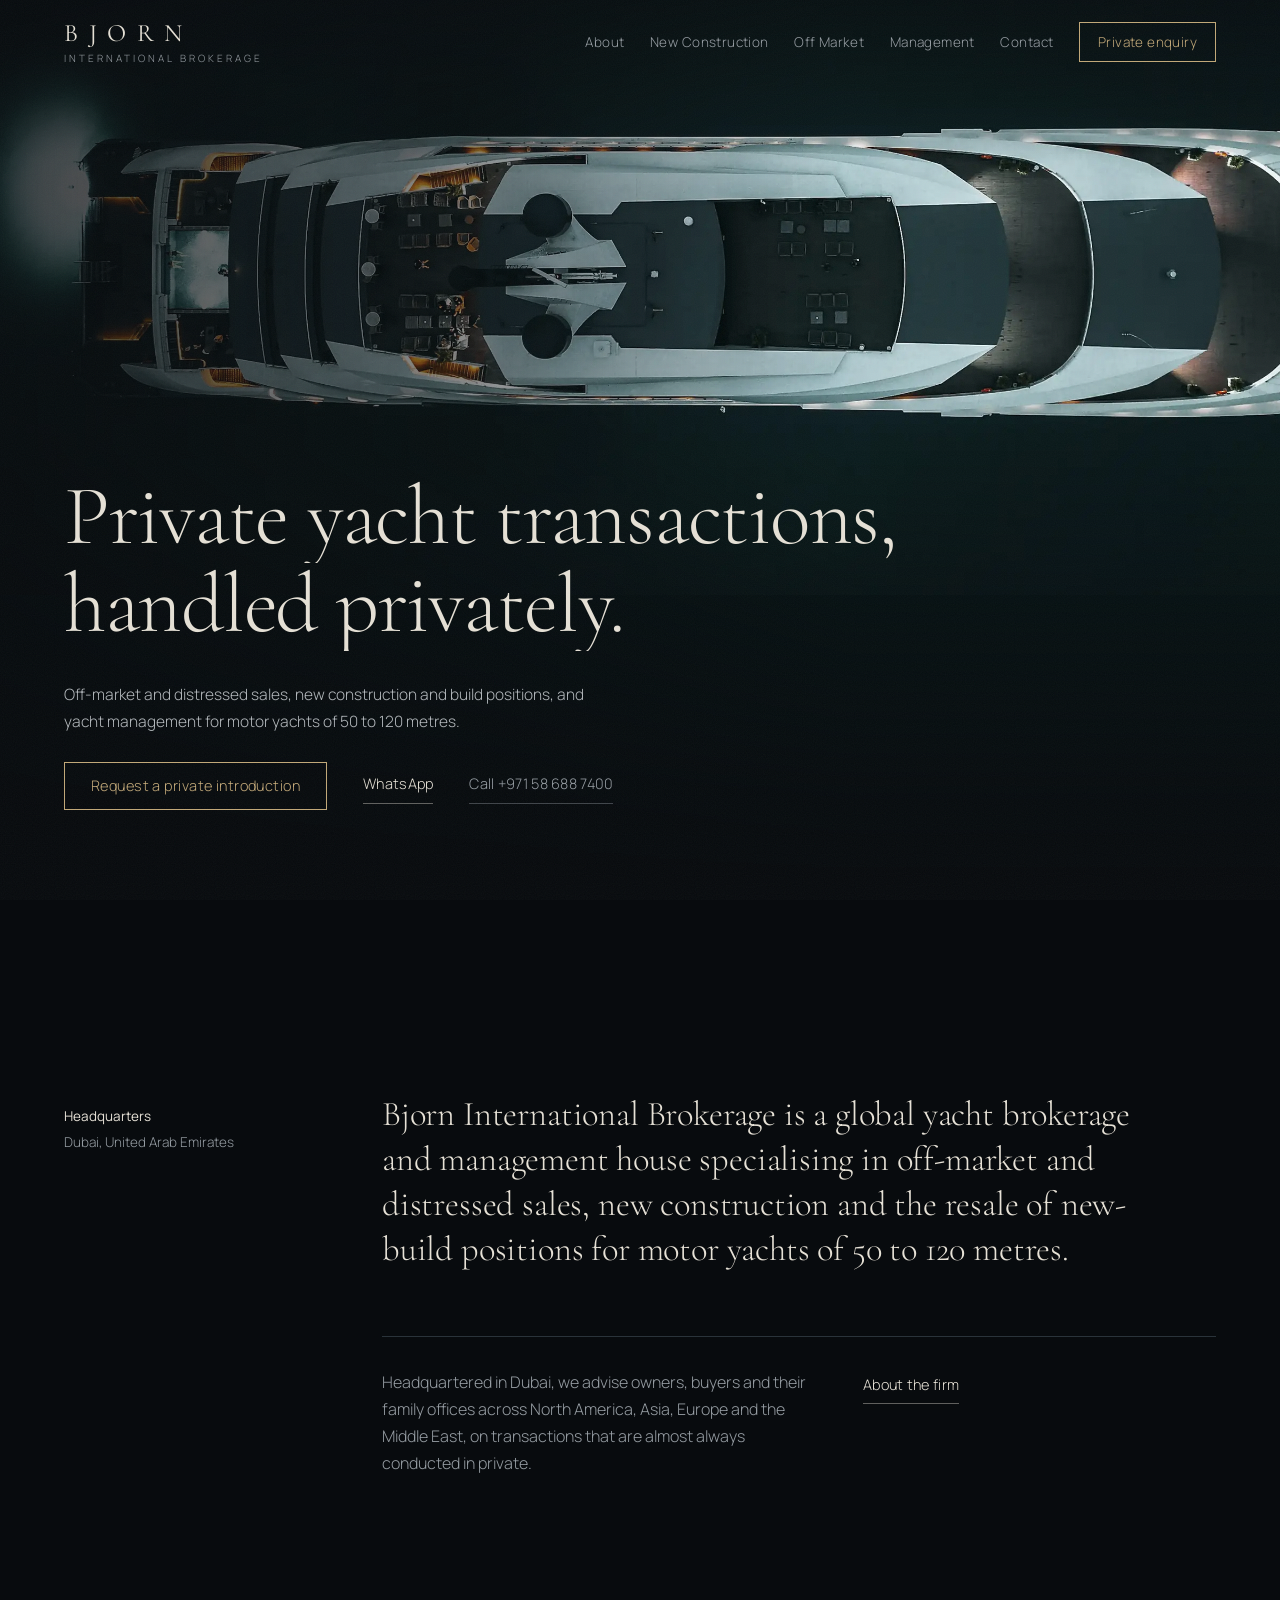
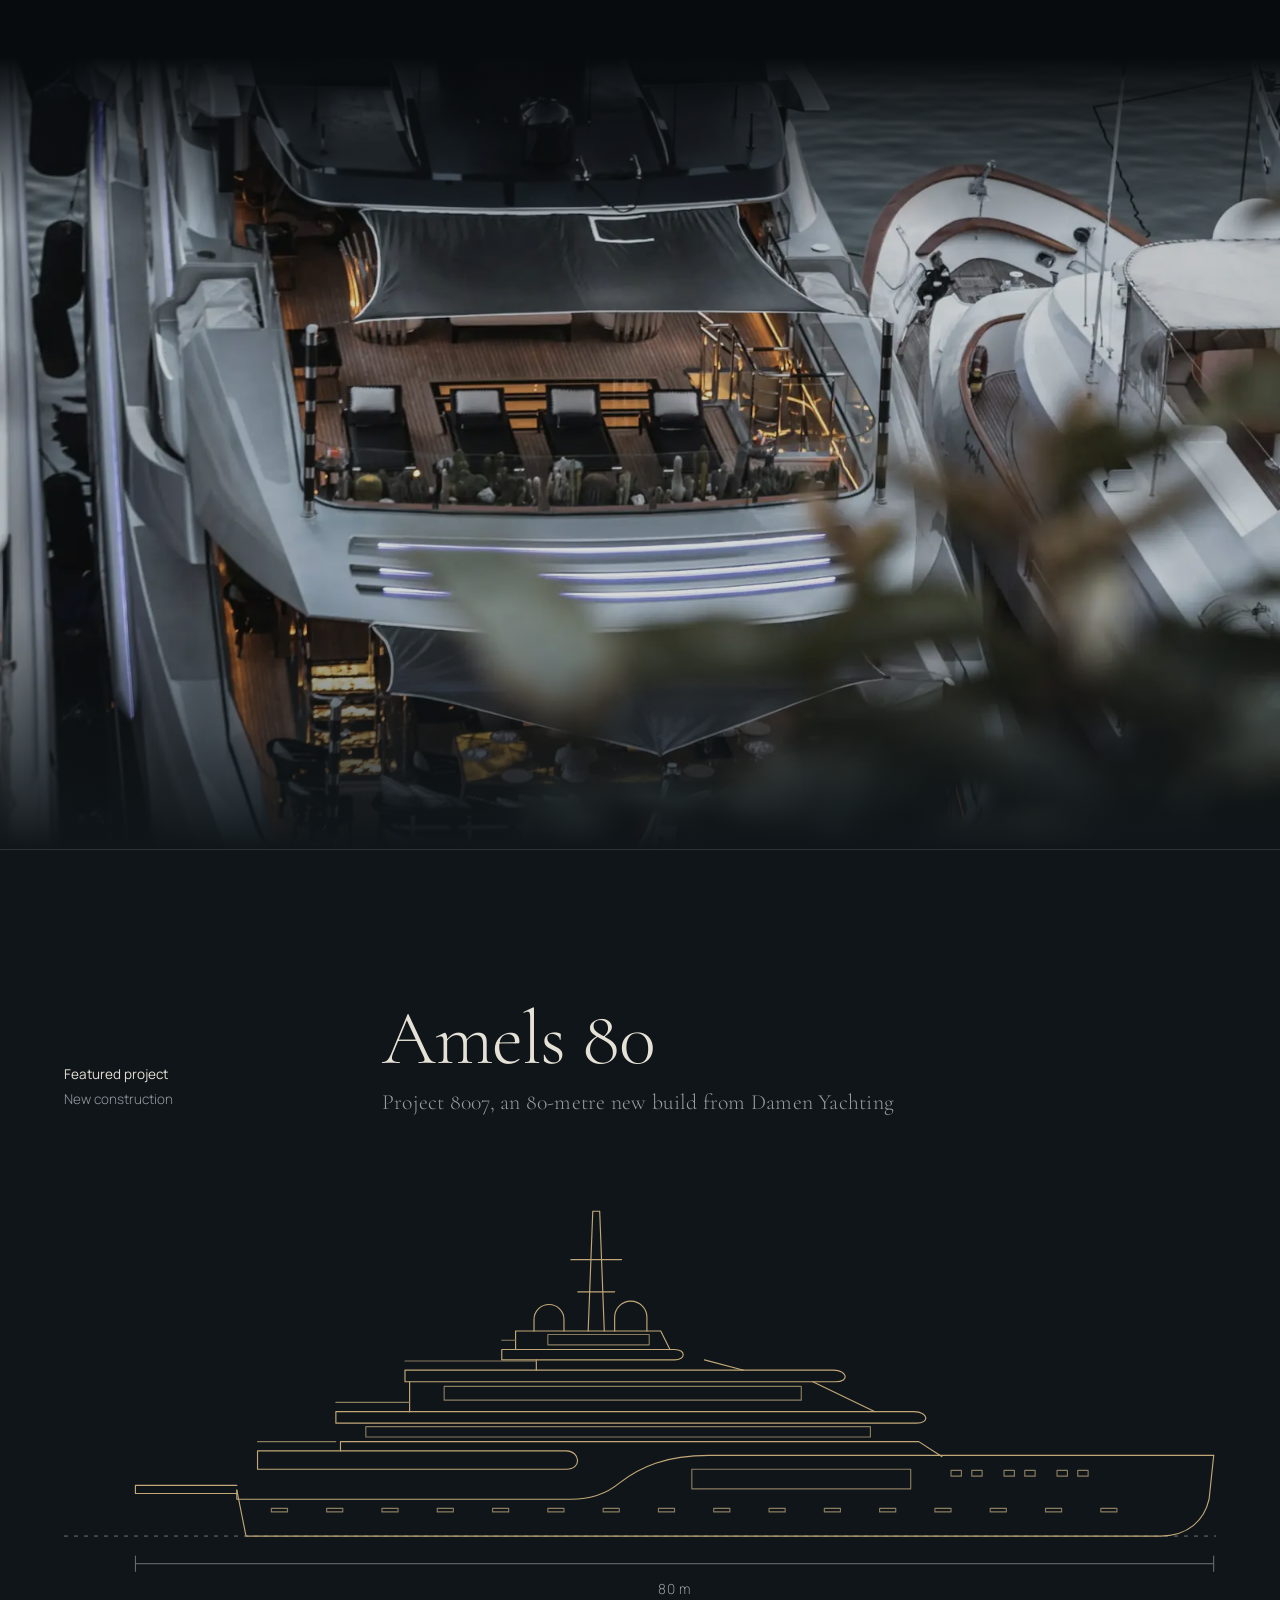
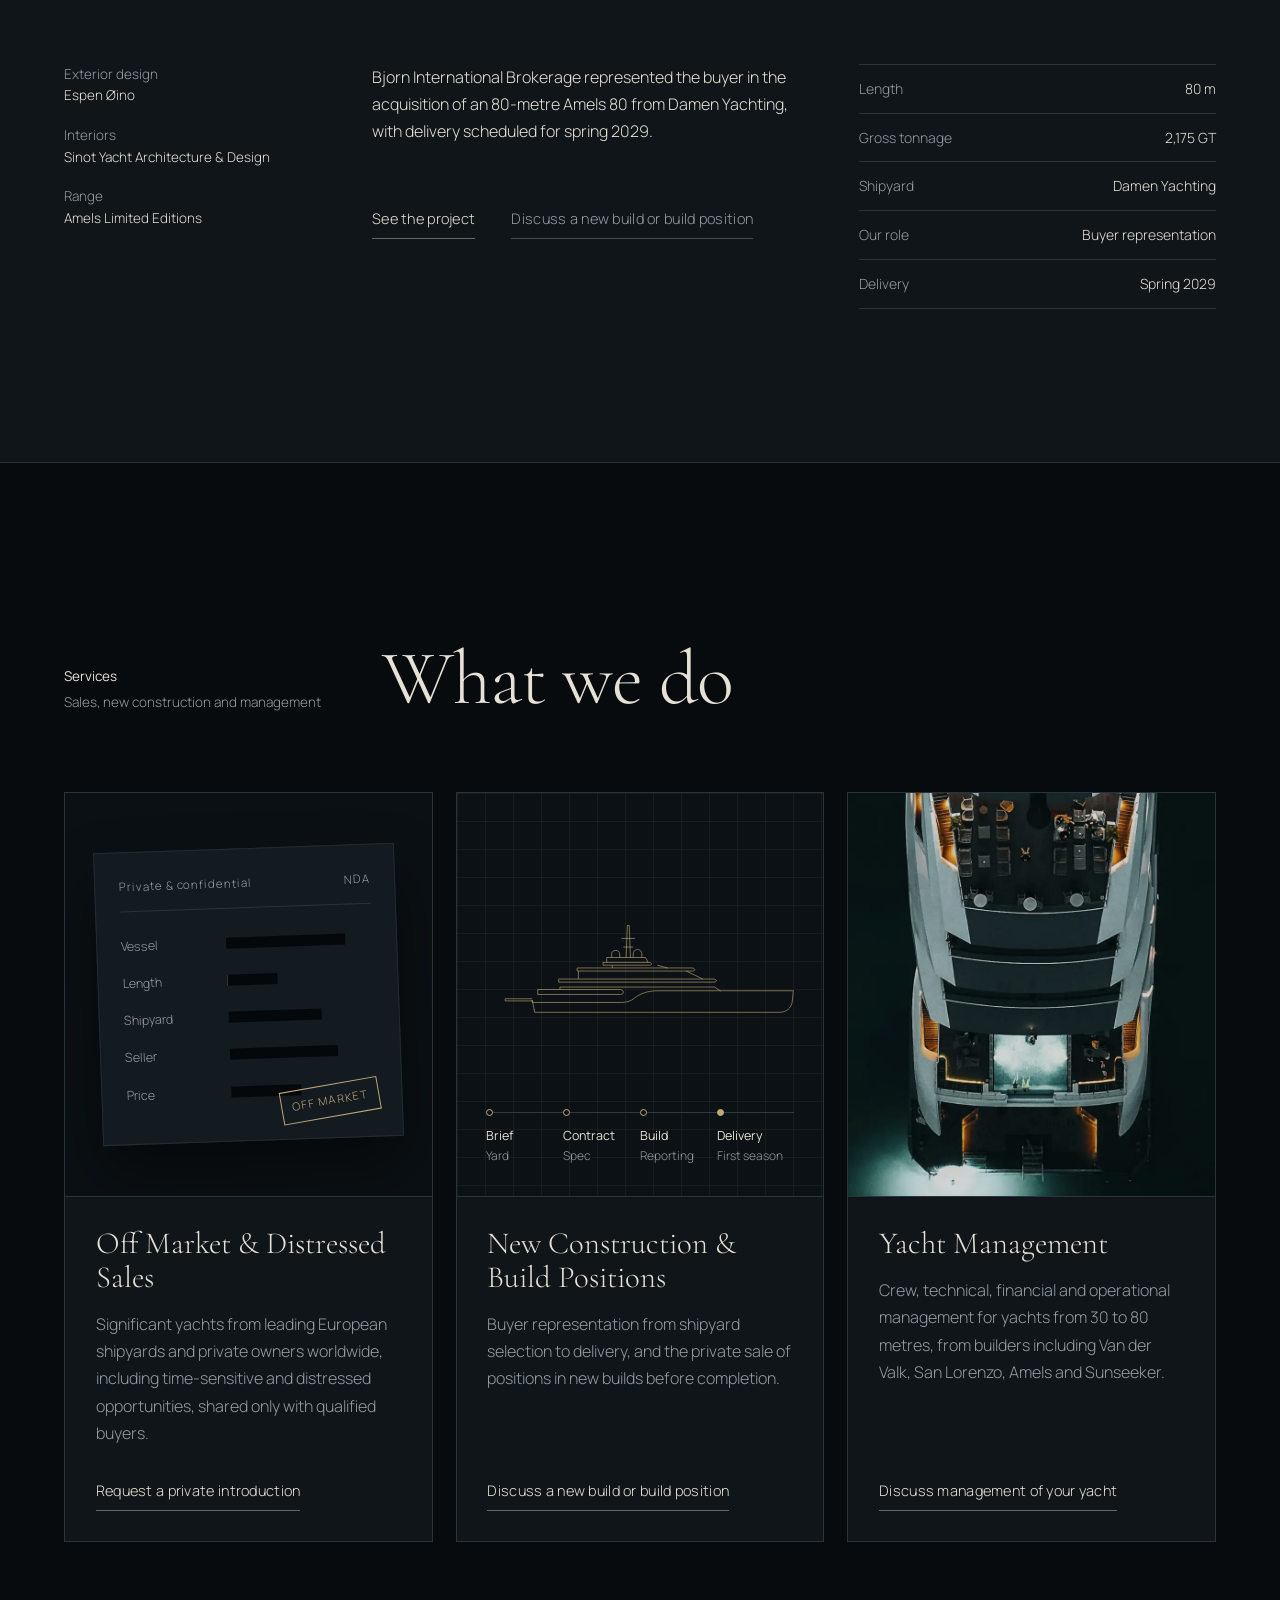
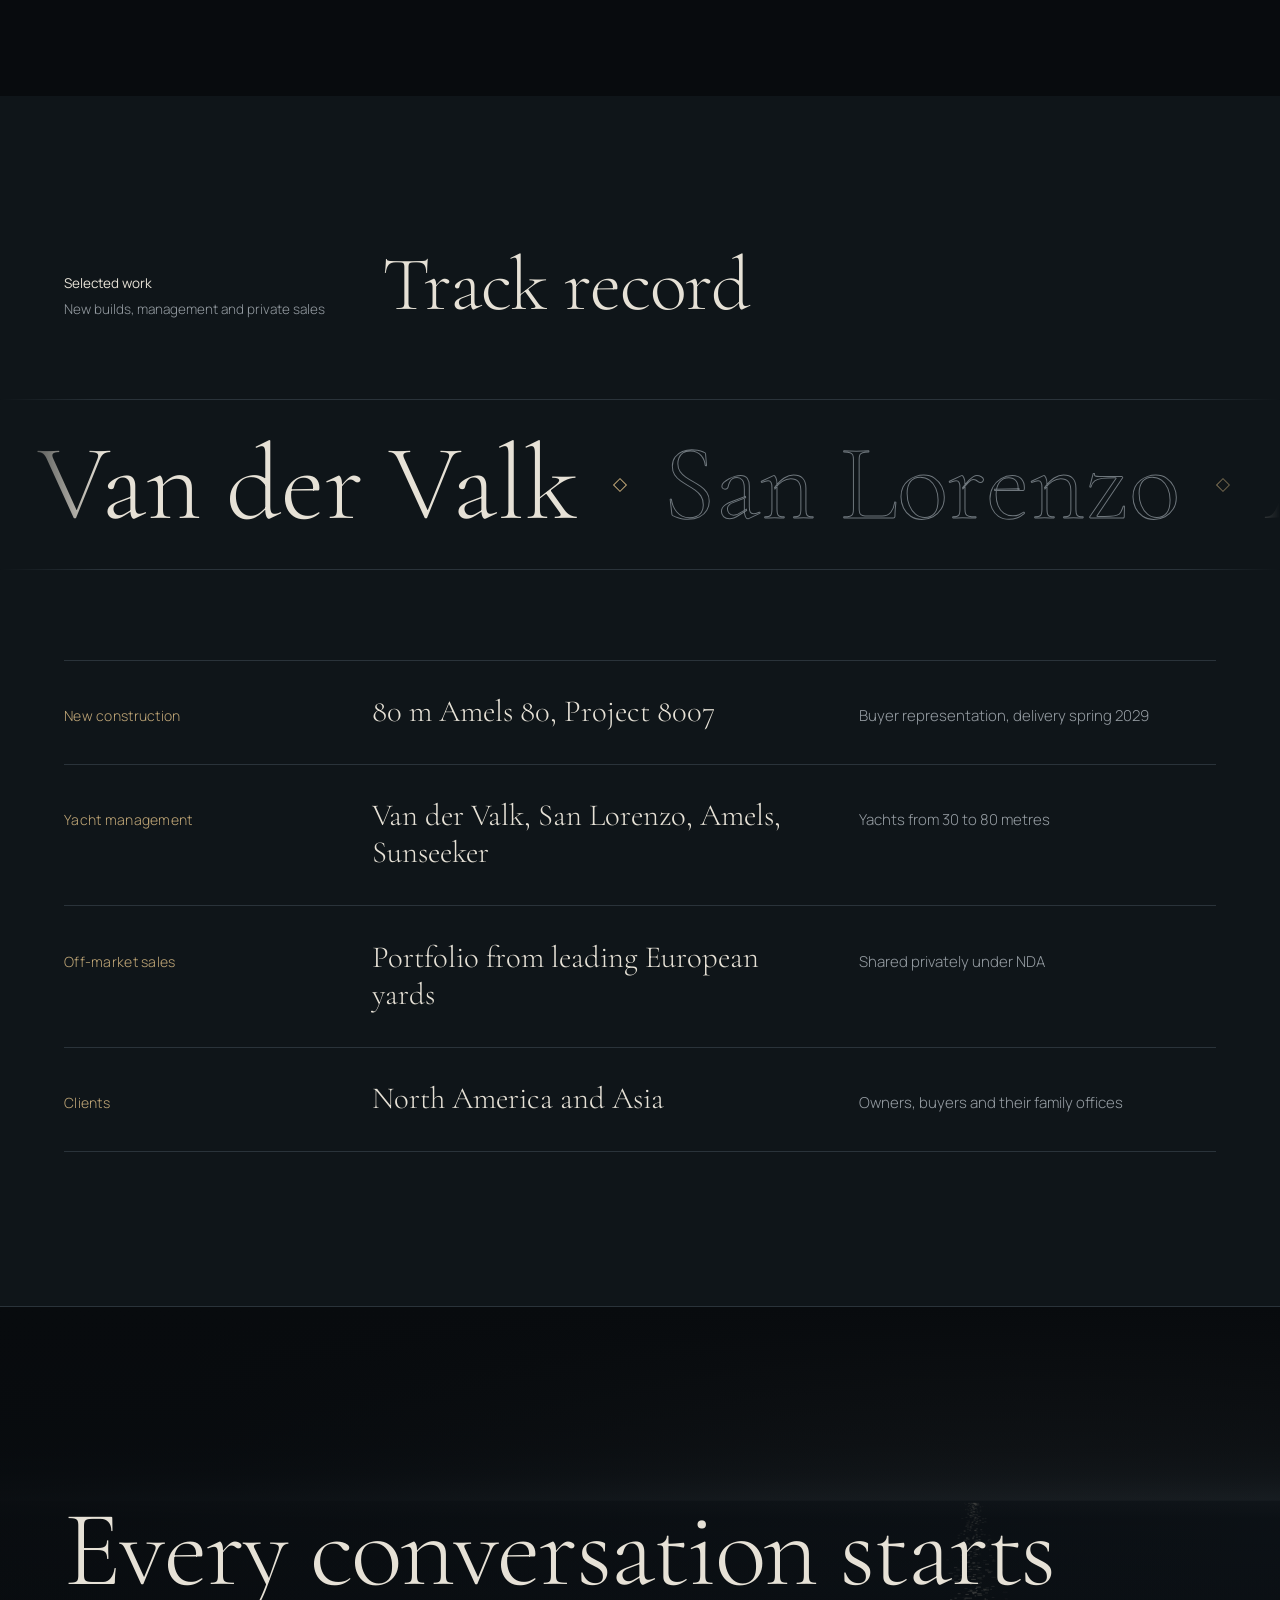
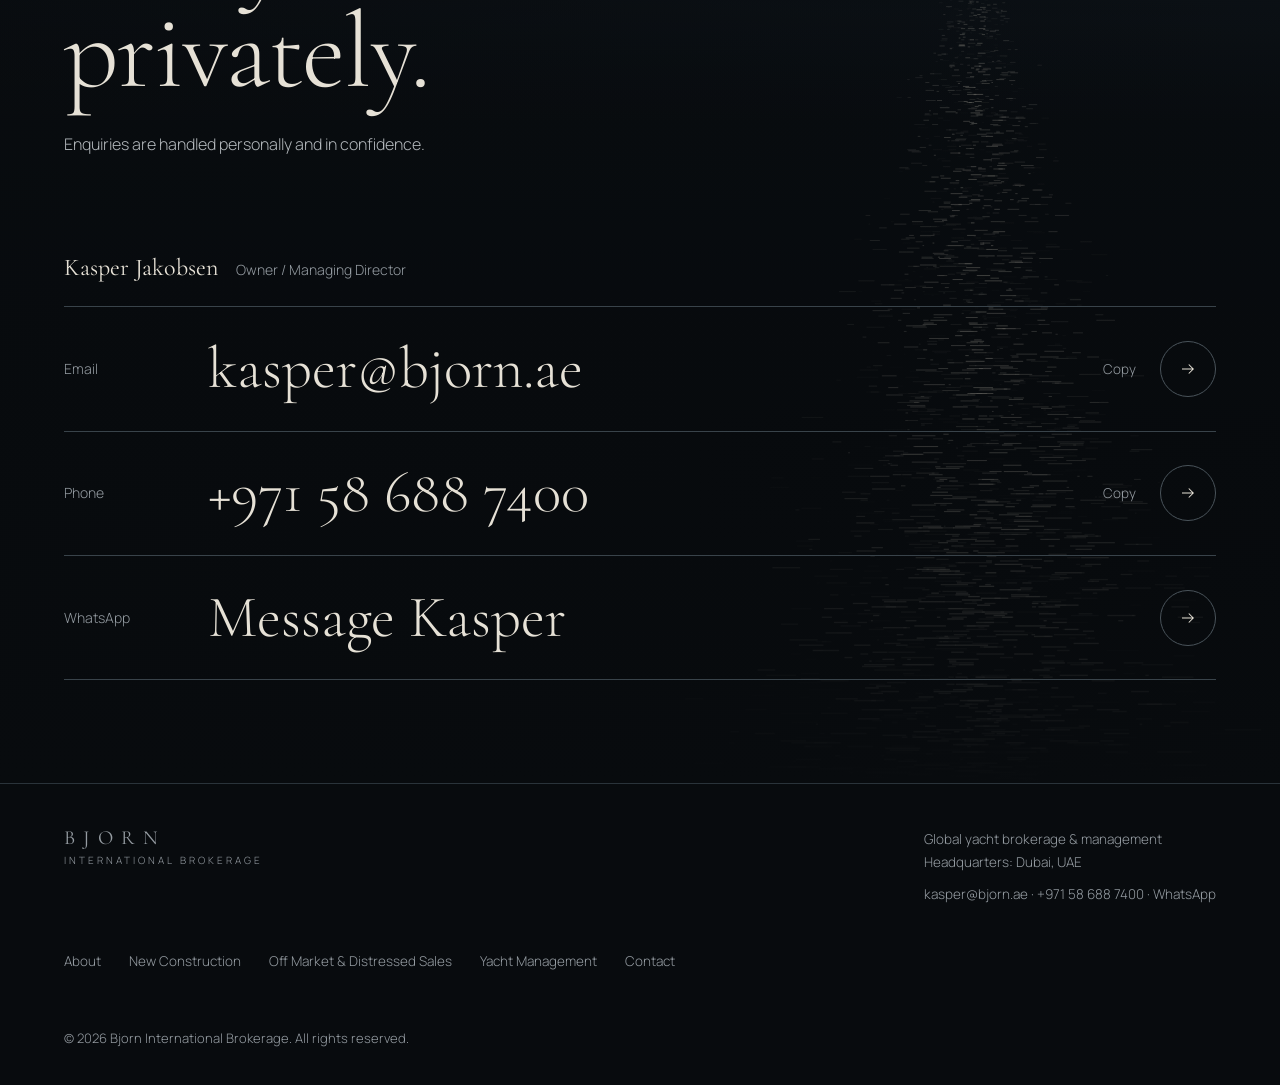
==== commit fdccec48: "Client feedback: real hero photo, Amels 80 profile, images higher up, WhatsApp" ====
--- a/index.html
+++ b/index.html
@@ -68,7 +68,10 @@
 
 /* hero */
 .hero{position:relative;height:100svh;min-height:640px;overflow:hidden}
-.hero canvas{position:absolute;inset:0;width:100%;height:100%}
+.hero{background:#061415}
+.hero-media{position:absolute;left:0;right:0;top:-6%;height:100%;display:block}
+.hero-media img{width:100%;height:100%;object-fit:contain;object-position:50% 0%;filter:saturate(.85);transform:scale(1.04);transform-origin:50% 30%;animation:settle 10s cubic-bezier(.16,1,.3,1) forwards}
+@keyframes settle{to{transform:scale(1)}}
 .hero::after{content:"";position:absolute;inset:0;pointer-events:none;background:
   linear-gradient(90deg,rgba(8,11,14,.78) 0%,rgba(8,11,14,.45) 38%,rgba(8,11,14,0) 66%),
   linear-gradient(180deg,rgba(8,11,14,.6) 0%,rgba(8,11,14,0) 18%,rgba(8,11,14,0) 50%,rgba(8,11,14,.85) 88%,var(--abyss) 100%)}
@@ -77,8 +80,8 @@
 .hero h1 span{display:block;overflow:hidden;padding-bottom:.06em}
 .hero h1 span i{display:block;font-style:normal;transform:translateY(105%);animation:rise 1.6s cubic-bezier(.16,1,.3,1) forwards}
 .hero h1 span:nth-child(2) i{animation-delay:.18s}
-.hero-foot{margin-top:clamp(24px,3.4vh,40px);max-width:34em;opacity:0;animation:fade 1.4s ease .9s forwards}
-.hero-foot p{color:#B3B8BC;font-size:15.5px}
+.hero-foot{margin-top:clamp(24px,3.4vh,40px);opacity:0;animation:fade 1.4s ease .9s forwards}
+.hero-foot p{color:#B3B8BC;font-size:15.5px;max-width:34em}
 .hero-actions{display:flex;flex-wrap:wrap;gap:16px 36px;margin-top:28px}
 @keyframes rise{to{transform:translateY(0)}}
 @keyframes fade{to{opacity:1}}
@@ -99,10 +102,11 @@
 .drawer .drawer-contact a{font-family:var(--sans);font-size:15px;border:0;padding:6px 0;color:var(--bone)}
 .dock{display:none}
 @media (max-width:640px){
-  .dock{display:grid;grid-template-columns:1fr 1fr;position:fixed;left:0;right:0;bottom:0;z-index:40;background:rgba(8,11,14,.94);backdrop-filter:blur(14px);-webkit-backdrop-filter:blur(14px);border-top:1px solid var(--line);padding-bottom:env(safe-area-inset-bottom,0px);transform:translateY(110%);transition:transform .5s cubic-bezier(.16,1,.3,1)}
+  .dock{display:grid;grid-template-columns:1fr 1fr 1fr;position:fixed;left:0;right:0;bottom:0;z-index:40;background:rgba(8,11,14,.94);backdrop-filter:blur(14px);-webkit-backdrop-filter:blur(14px);border-top:1px solid var(--line);padding-bottom:env(safe-area-inset-bottom,0px);transform:translateY(110%);transition:transform .5s cubic-bezier(.16,1,.3,1)}
   .dock.show{transform:none}
   .dock a{display:flex;align-items:center;justify-content:center;min-height:56px;font-size:14.5px;letter-spacing:.03em}
-  .dock a + a{border-left:1px solid var(--line);color:var(--brass)}
+  .dock a + a{border-left:1px solid var(--line)}
+  .dock a:last-child{color:var(--brass)}
   footer{padding-bottom:calc(env(safe-area-inset-bottom,0px) + 90px)}
 }
 
@@ -183,7 +187,7 @@
 .plan li b{display:block;font-weight:400;color:var(--bone);font-size:12.5px}
 
 .still{position:relative;height:clamp(420px,62vw,860px);max-height:88vh;margin:0;overflow:hidden;background:#06090B}
-.still img{width:100%;height:100%;object-fit:cover;object-position:50% 50%;filter:saturate(.8)}
+.still img{width:100%;height:100%;object-fit:cover;object-position:50% 42%;filter:saturate(.85) brightness(.85)}
 .still::after{content:"";position:absolute;inset:0;pointer-events:none;background:linear-gradient(180deg,var(--abyss) 0%,rgba(8,11,14,0) 22%,rgba(8,11,14,0) 70%,var(--hull) 100%)}
 
 .record{background:var(--hull);padding:clamp(100px,12vw,170px) 0 clamp(100px,12vw,170px);border-bottom:1px solid var(--line)}
@@ -258,7 +262,9 @@
   .mark b{font-size:21px}
   .mark span{font-size:9px}
   .hero{min-height:600px}
-  .hero::after{background:linear-gradient(180deg,rgba(8,11,14,.55) 0%,rgba(8,11,14,0) 16%,rgba(8,11,14,0) 38%,rgba(8,11,14,.88) 62%,var(--abyss) 100%)}
+  .hero-media{top:0;height:100%}
+  .hero-media img{object-fit:cover;object-position:50% 12%}
+  .hero::after{background:linear-gradient(180deg,rgba(8,11,14,.5) 0%,rgba(8,11,14,0) 14%,rgba(8,11,14,0) 34%,rgba(8,11,14,.9) 60%,var(--abyss) 100%)}
   .project-body{grid-template-columns:1fr}
   .drawing .detail{display:none}
   .drawing .ln{stroke-width:2.4}
@@ -273,7 +279,6 @@
   .cline .k{grid-column:1 / -1}
   .cline .go{display:none}
   .still{height:auto;max-height:none}
-  .still picture{display:block}
   .still img{height:auto}
 }
 @media (prefers-reduced-motion:reduce){
@@ -312,19 +317,23 @@
   <a href="#off-market">Off Market & Distressed Sales</a>
   <a href="#management">Yacht Management</a>
   <a href="#contact">Contact</a>
-  <div class="drawer-contact">Kasper Jakobsen<a href="mailto:kasper@bjorn.ae?subject=Private%20enquiry">kasper@bjorn.ae</a><a href="tel:+971586887400">+971 58 688 7400</a></div>
+  <div class="drawer-contact">Kasper Jakobsen<a href="mailto:kasper@bjorn.ae?subject=Private%20enquiry">kasper@bjorn.ae</a><a href="tel:+971586887400">+971 58 688 7400</a><a href="https://wa.me/971586887400?text=Hello%20Kasper%2C%20I%27d%20like%20to%20discuss%20a%20private%20enquiry." target="_blank" rel="noopener">WhatsApp</a></div>
 </div>
 
 <main id="top">
   <section class="hero" aria-label="Introduction">
-    <canvas id="sea" aria-hidden="true"></canvas>
+    <picture class="hero-media">
+      <source media="(max-width: 640px)" srcset="[data-uri]" width="900" height="1776">
+      <img src="[data-uri]" alt="A superyacht at night, seen from directly above" width="2400" height="1216" fetchpriority="high">
+    </picture>
     <div class="hero-copy wrap" id="main">
       <h1><span><i>Private yacht transactions,</i></span><span><i>handled privately.</i></span></h1>
       <div class="hero-foot">
         <p>Off-market and distressed sales, new construction and build positions, and yacht management for motor yachts of 50 to 120 metres.</p>
         <div class="hero-actions">
           <a class="btn" href="mailto:kasper@bjorn.ae?subject=Private%20introduction">Request a private introduction</a>
-          <a class="link" href="tel:+971586887400">Call +971 58 688 7400</a>
+          <a class="link" href="https://wa.me/971586887400?text=Hello%20Kasper%2C%20I%27d%20like%20to%20discuss%20a%20private%20enquiry." target="_blank" rel="noopener">WhatsApp</a>
+          <a class="link muted" href="tel:+971586887400">Call +971 58 688 7400</a>
         </div>
       </div>
     </div>
@@ -343,6 +352,10 @@
     </div>
   </section>
 
+  <figure class="still">
+    <img src="[data-uri]" alt="Aft decks of a superyacht lit at dusk, seen through foliage" width="1600" height="1200">
+  </figure>
+
   <section class="project" id="new-construction">
     <div class="wrap">
       <div class="project-head">
@@ -351,25 +364,32 @@
       </div>
 
       <figure class="drawing" id="drawing" aria-label="Profile drawing of an 80-metre motor yacht">
-        <svg viewBox="0 0 1000 230" preserveAspectRatio="xMidYMid meet">
-          <path class="dim" d="M0 170 H1000" stroke-dasharray="4 6"/>
-          <path class="ln draw" pathLength="1" d="M30 136 L42 170 L850 170 C910 170 950 156 975 134 L988 112"/>
-          <path class="ln draw" pathLength="1" d="M988 112 C820 122 600 132 30 136"/>
-          <path class="ln draw" pathLength="1" d="M168 135 L180 106 L700 104 C742 104 780 110 820 122"/>
-          <path class="ln draw" pathLength="1" d="M250 106 L262 84 L640 82 C680 82 712 89 742 104"/>
-          <path class="ln draw" pathLength="1" d="M330 84 L342 64 L590 62 C616 62 640 70 662 82"/>
-          <path class="ln draw" pathLength="1" d="M400 64 L410 51 L540 50 C556 50 566 55 574 62"/>
-          <path class="ln draw" pathLength="1" d="M470 50 L477 33 L500 33 L507 50 M460 38 H518"/>
-          <g class="detail">
-            <path class="ln soft draw" pathLength="1" d="M205 114 L712 112 L758 116 L756 121 L205 123 Z"/>
-            <path class="ln soft draw" pathLength="1" d="M282 93 L622 91 L690 96 L688 100 L282 101 Z"/>
-            <path class="ln soft draw" pathLength="1" d="M356 71 L584 70 L628 76 L626 80 L356 80 Z"/>
-            <path class="ln soft draw" pathLength="1" d="M310 146 L760 140 L758 145 L312 151 Z"/>
-            <path class="ln soft draw" pathLength="1" d="M42 158 H860"/>
-          </g>
-          <path class="dim" d="M30 198 H988 M30 191 V205 M988 191 V205"/>
-          <text x="509" y="228" text-anchor="middle">80 m</text>
-        </svg>
+        <svg viewBox="0 0 1000 345" preserveAspectRatio="xMidYMid meet">
+<path class="dim" d="M0 290 H1000" stroke-dasharray="4 6"/>
+<path class="ln draw" pathLength="1" d="M150 250 L158 290 H952 C976 290 990 276 994 258 L998 220"/>
+<path class="ln draw" pathLength="1" d="M998 220 H560 C522 220 500 230 482 244 C470 254 456 258 440 258 H150 V250"/>
+<path class="ln draw" pathLength="1" d="M62 246 H150 M62 246 V253 H150"/>
+<path class="ln draw" pathLength="1" d="M168 216 H436 C448 216 450 232 436 232 H168 Z"/>
+<path class="ln draw" pathLength="1" d="M240 216 V208 H742 L762 221"/>
+<path class="ln draw" pathLength="1" d="M236 182 H738 C750 182 752 192 740 192 H236 Z"/>
+<path class="ln draw" pathLength="1" d="M300 182 V156 M650 156 L704 182"/>
+<path class="ln draw" pathLength="1" d="M296 146 H668 C680 146 682 156 670 156 H296 Z"/>
+<path class="ln draw" pathLength="1" d="M410 146 V137 M556 137 L590 146"/>
+<path class="ln draw" pathLength="1" d="M380 128 H530 C540 128 540 137 530 137 H380 Z"/>
+<path class="ln draw" pathLength="1" d="M392 128 V112 H518 L526 128"/>
+<path class="ln draw" pathLength="1" d="M408 112 V102 A13 13 0 0 1 434 102 V112 M478 112 V100 A14 14 0 0 1 506 100 V112"/>
+<path class="ln draw" pathLength="1" d="M455 112 L459 8 H465 L469 112 M440 50 H484 M446 78 H478"/>
+<g class="detail">
+<path class="ln soft draw" pathLength="1" d="M168 208 H236 M236 174 H300 M296 138 H410 M380 120 H392"/>
+<path class="ln soft draw" pathLength="1" d="M262 195 H700 V204 H262 Z"/>
+<path class="ln soft draw" pathLength="1" d="M330 160 H640 V172 H330 Z"/>
+<path class="ln soft draw" pathLength="1" d="M420 115 H508 V124 H420 Z"/>
+<path class="ln soft draw" pathLength="1" d="M545 232 H735 V249 H545 Z M770 233 h9 v5 h-9 Z M788 233 h9 v5 h-9 Z M816 233 h9 v5 h-9 Z M834 233 h9 v5 h-9 Z M862 233 h9 v5 h-9 Z M880 233 h9 v5 h-9 Z"/>
+<path class="ln soft draw" pathLength="1" d="M180 266 h14 v3 h-14 Z M228 266 h14 v3 h-14 Z M276 266 h14 v3 h-14 Z M324 266 h14 v3 h-14 Z M372 266 h14 v3 h-14 Z M420 266 h14 v3 h-14 Z M468 266 h14 v3 h-14 Z M516 266 h14 v3 h-14 Z M564 266 h14 v3 h-14 Z M612 266 h14 v3 h-14 Z M660 266 h14 v3 h-14 Z M708 266 h14 v3 h-14 Z M756 266 h14 v3 h-14 Z M804 266 h14 v3 h-14 Z M852 266 h14 v3 h-14 Z M900 266 h14 v3 h-14 Z"/>
+</g>
+<path class="dim" d="M62 314 H998 M62 307 V321 M998 307 V321"/>
+<text x="530" y="340" text-anchor="middle">80 m</text>
+</svg>
       </figure>
 
       <div class="project-body">
@@ -420,16 +440,22 @@
         </article>
         <article class="svc-card">
           <div class="svc-vis plan" aria-hidden="true">
-            <svg viewBox="0 0 1000 190">
-              <path class="ln" d="M30 136 L42 170 L850 170 C910 170 950 156 975 134 L988 112"/>
-              <path class="ln" d="M988 112 C820 122 600 132 30 136"/>
-              <path class="ln" d="M168 135 L180 106 L700 104 C742 104 780 110 820 122"/>
-              <path class="ln" d="M250 106 L262 84 L640 82 C680 82 712 89 742 104"/>
-              <path class="ln" d="M330 84 L342 64 L590 62 C616 62 640 70 662 82"/>
-              <path class="ln" d="M400 64 L410 51 L540 50 C556 50 566 55 574 62"/>
-              <path class="ln" d="M470 50 L477 33 L500 33 L507 50 M460 38 H518"/>
-              <path class="ln soft" d="M205 114 L712 112 L758 116 L756 121 L205 123 Z M310 146 L760 140 L758 145 L312 151 Z"/>
-            </svg>
+            <svg viewBox="0 0 1000 296">
+<path class="ln" d="M150 250 L158 290 H952 C976 290 990 276 994 258 L998 220"/>
+<path class="ln" d="M998 220 H560 C522 220 500 230 482 244 C470 254 456 258 440 258 H150 V250"/>
+<path class="ln" d="M62 246 H150 M62 246 V253 H150"/>
+<path class="ln" d="M168 216 H436 C448 216 450 232 436 232 H168 Z"/>
+<path class="ln" d="M240 216 V208 H742 L762 221"/>
+<path class="ln" d="M236 182 H738 C750 182 752 192 740 192 H236 Z"/>
+<path class="ln" d="M300 182 V156 M650 156 L704 182"/>
+<path class="ln" d="M296 146 H668 C680 146 682 156 670 156 H296 Z"/>
+<path class="ln" d="M410 146 V137 M556 137 L590 146"/>
+<path class="ln" d="M380 128 H530 C540 128 540 137 530 137 H380 Z"/>
+<path class="ln" d="M392 128 V112 H518 L526 128"/>
+<path class="ln" d="M408 112 V102 A13 13 0 0 1 434 102 V112 M478 112 V100 A14 14 0 0 1 506 100 V112"/>
+<path class="ln" d="M455 112 L459 8 H465 L469 112 M440 50 H484 M446 78 H478"/>
+
+</svg>
             <ol>
               <li><b>Brief</b>Yard</li>
               <li><b>Contract</b>Spec</li>
@@ -444,7 +470,7 @@
           </div>
         </article>
         <article class="svc-card" id="management">
-          <div class="svc-vis"><img src="[data-uri]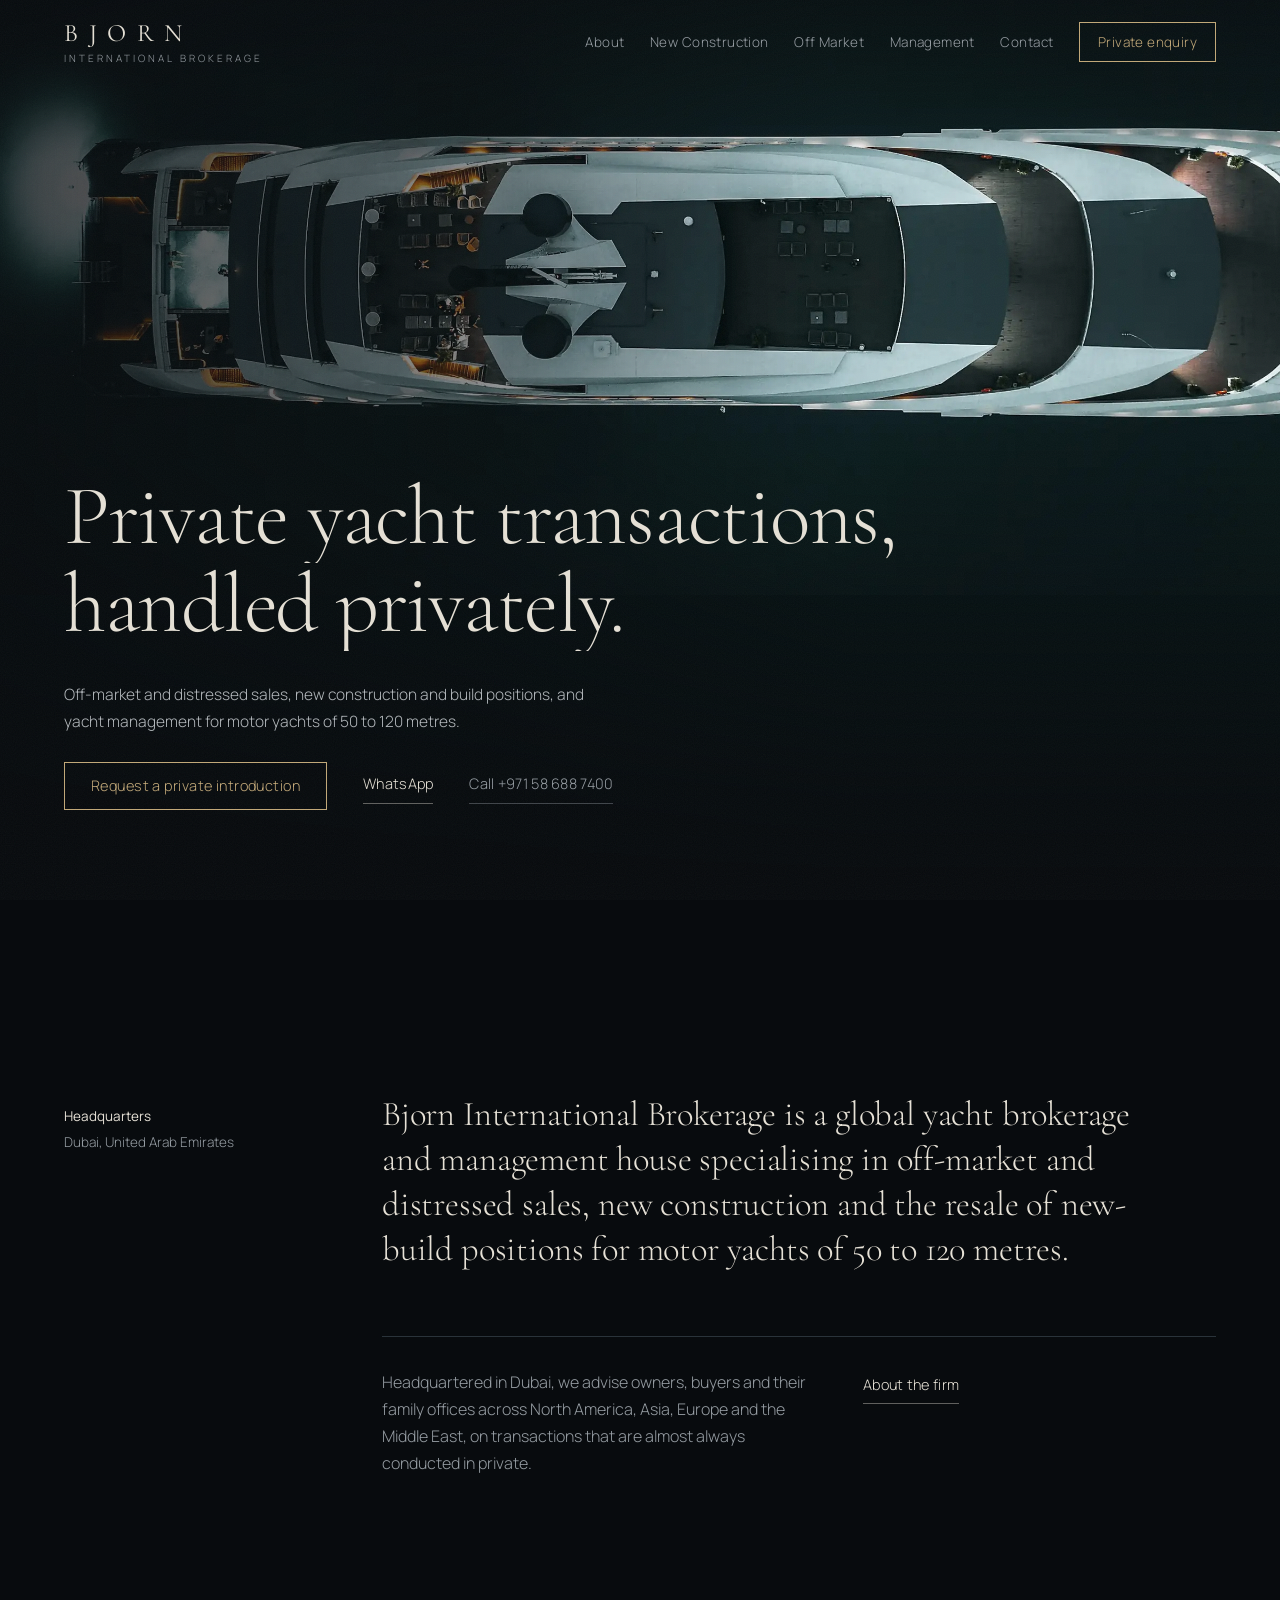
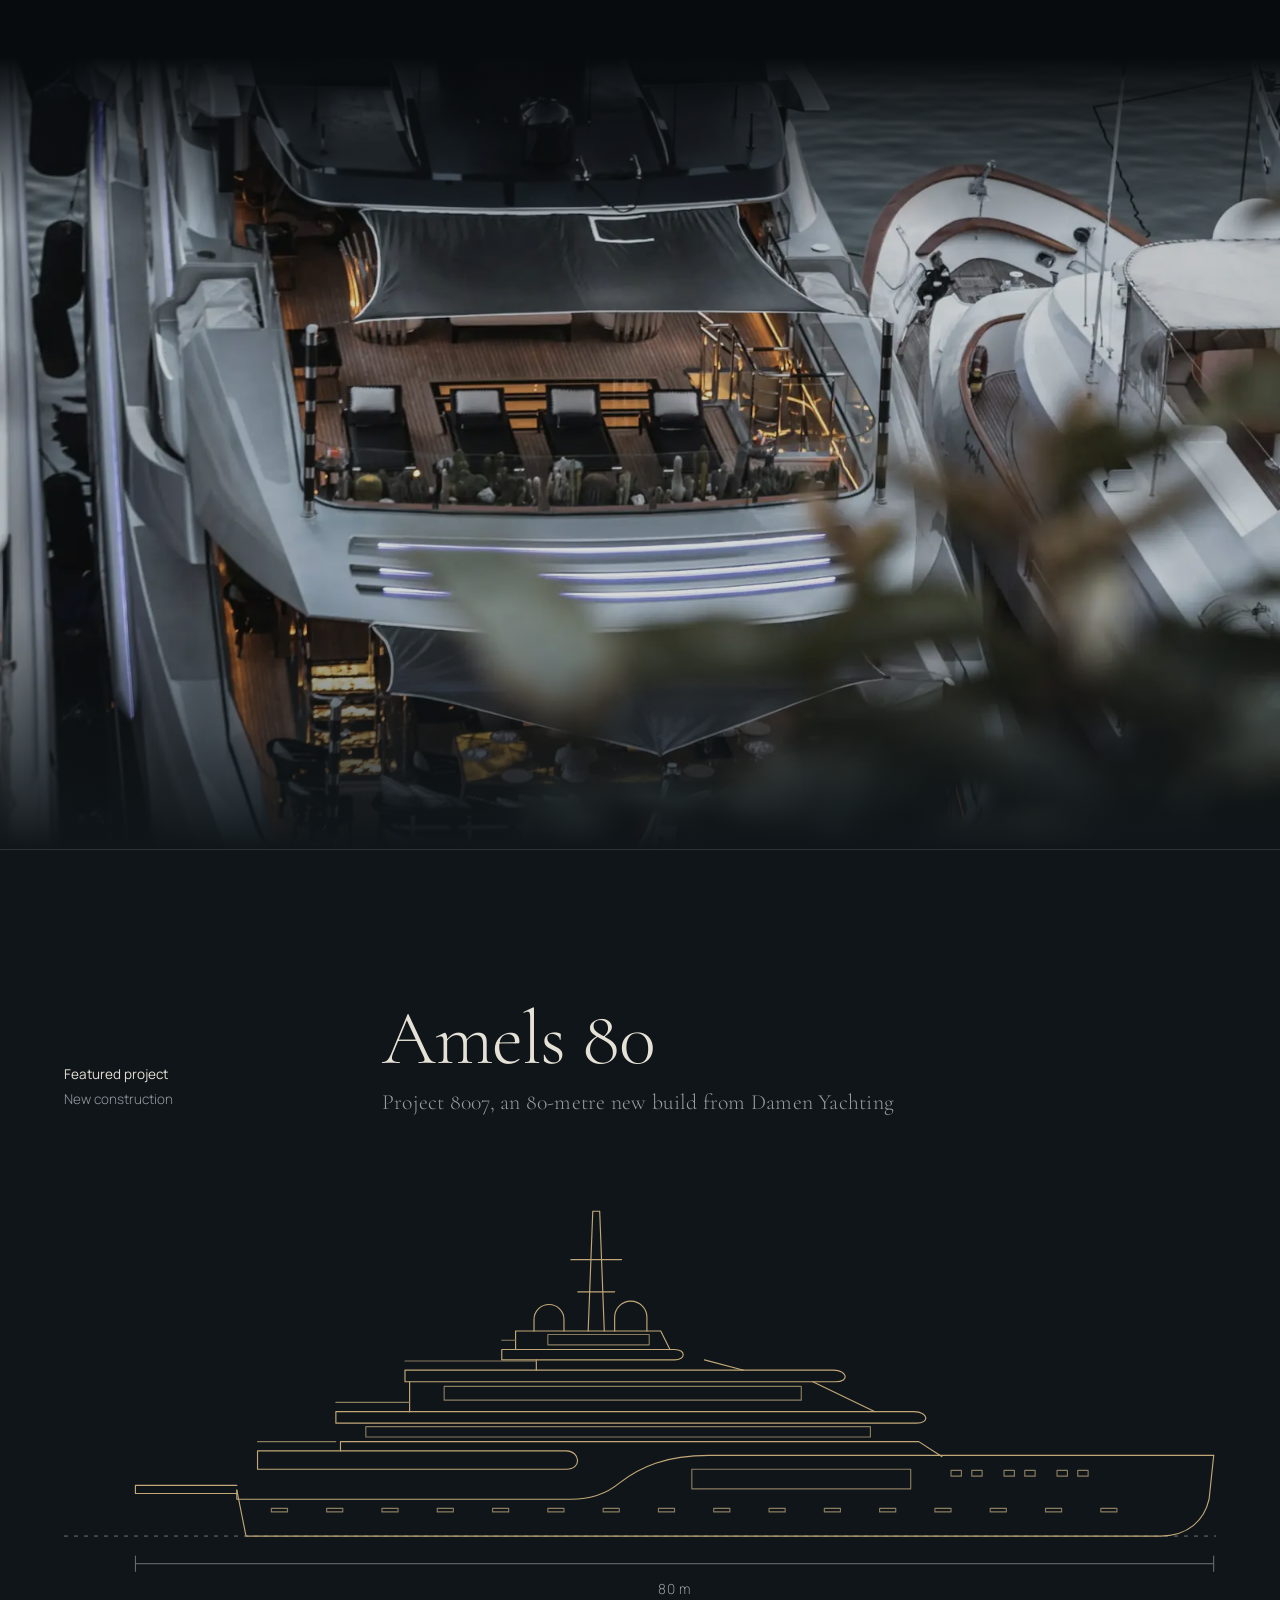
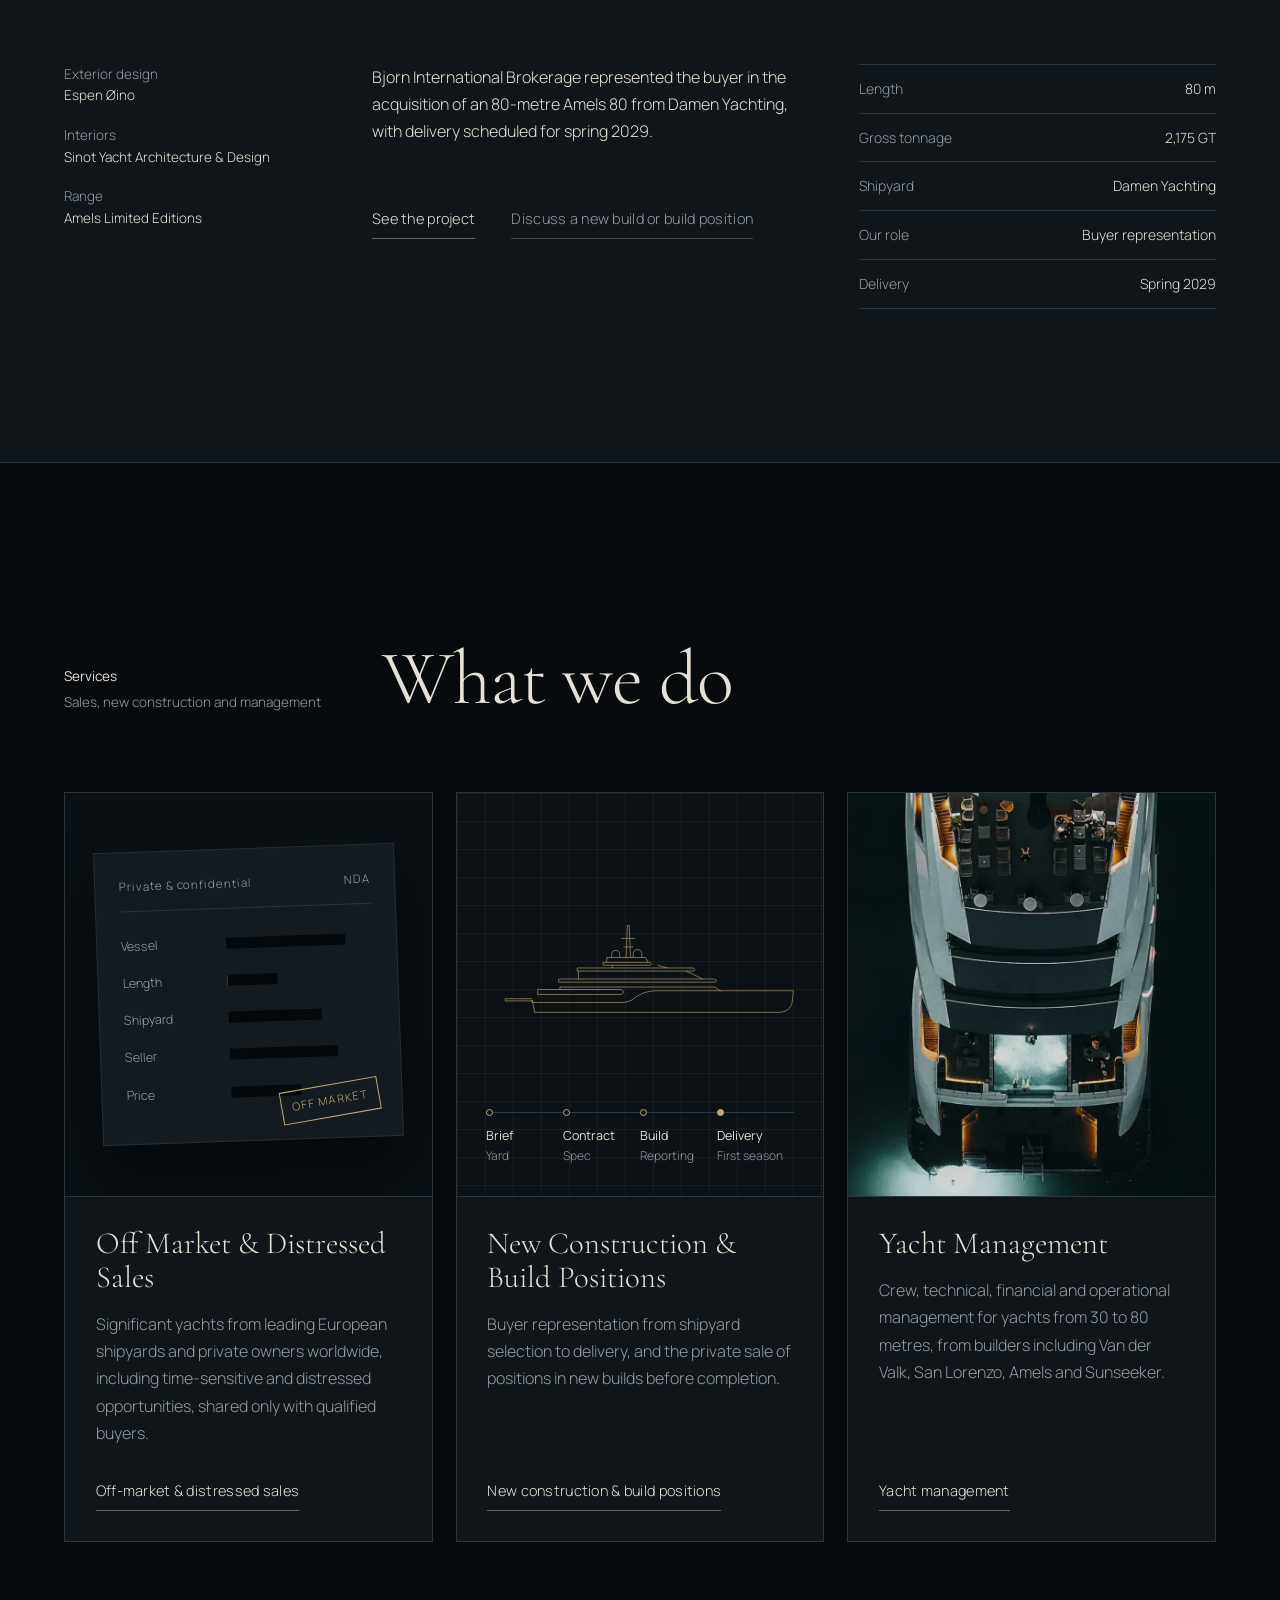
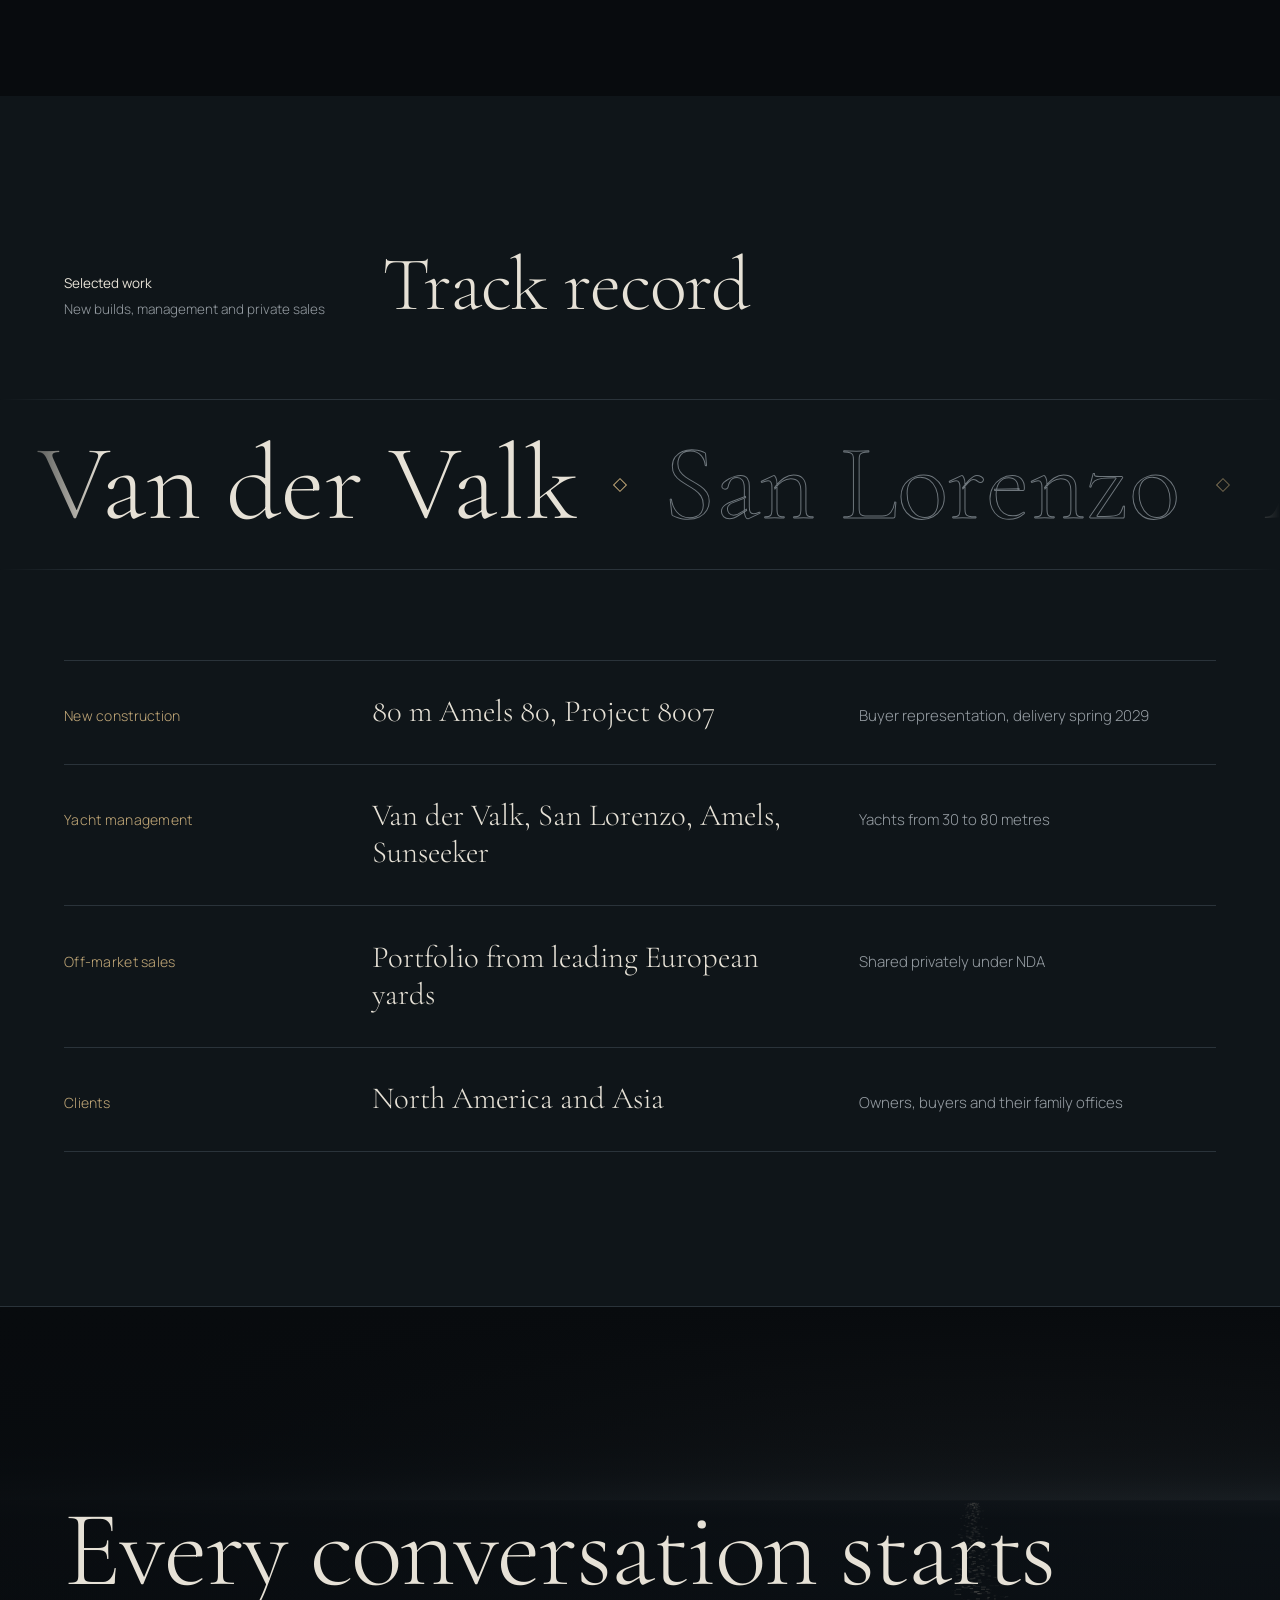
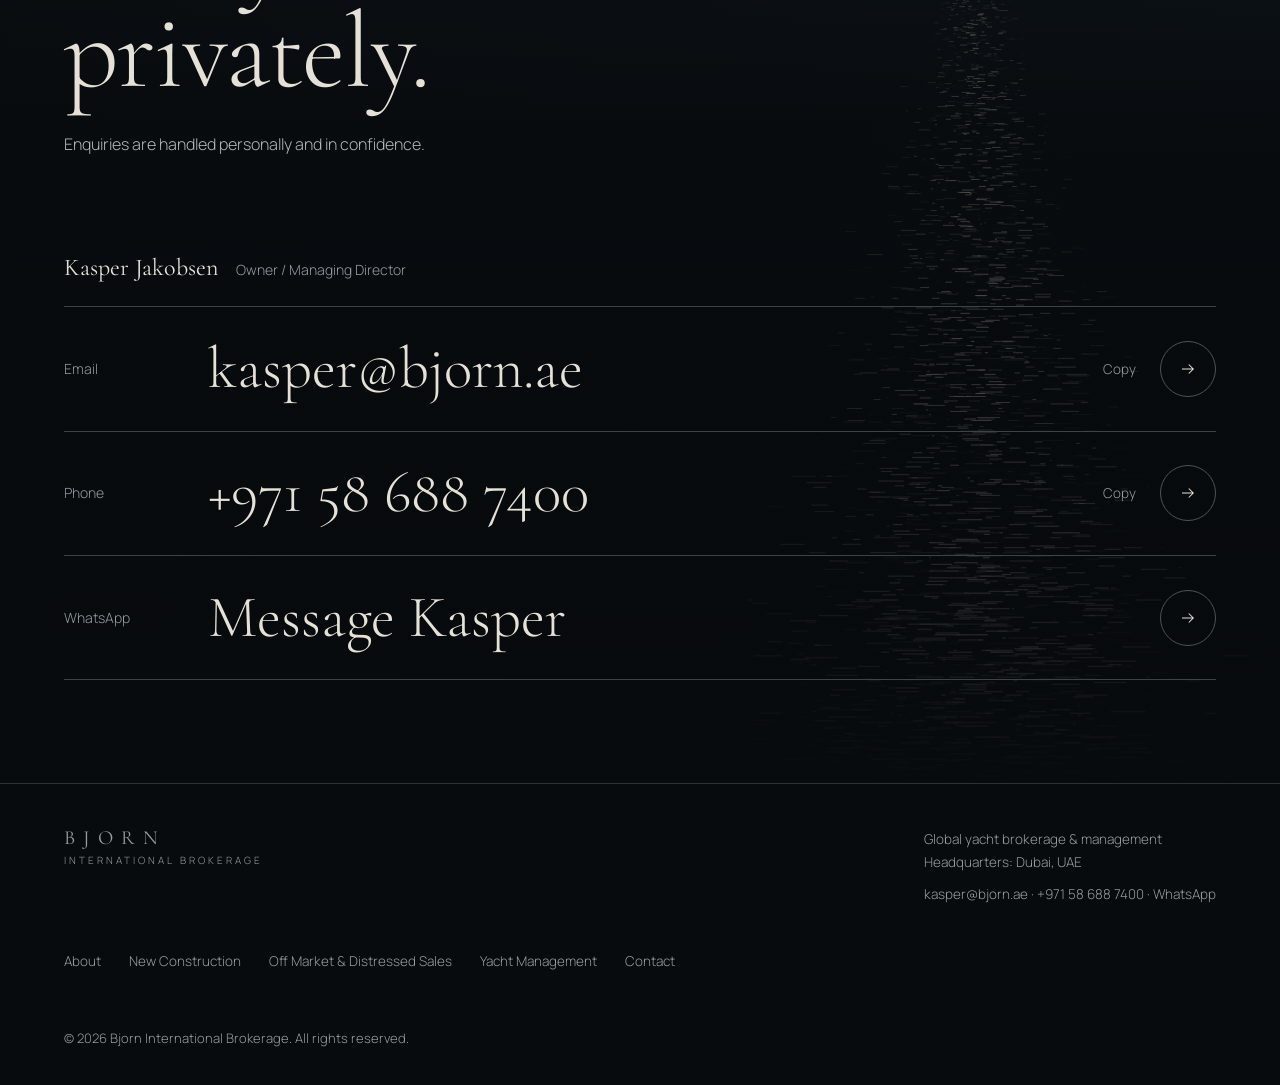
==== commit 604ed792: "All six pages: about, new construction, off market, yacht management, contact with enquiry form; sha" ====
--- a/index.html
+++ b/index.html
@@ -5,305 +5,32 @@
 <meta name="viewport" content="width=device-width, initial-scale=1, viewport-fit=cover">
 <title>Bjorn International Brokerage | Global Yacht Brokerage & Management</title>
 <meta name="description" content="A global yacht brokerage and management house for vessels of 50–120 metres. Off-market and distressed sales, new-build positions, new construction and yacht management.">
+<meta property="og:title" content="Bjorn International Brokerage | Global Yacht Brokerage & Management">
+<meta property="og:description" content="A global yacht brokerage and management house for vessels of 50–120 metres. Off-market and distressed sales, new-build positions, new construction and yacht management.">
+<meta property="og:type" content="website">
 <meta name="theme-color" content="#080B0E">
 <meta name="robots" content="noindex, nofollow">
 <link rel="preconnect" href="https://fonts.googleapis.com">
 <link rel="preconnect" href="https://fonts.gstatic.com" crossorigin>
 <link href="https://fonts.googleapis.com/css2?family=Cormorant+Garamond:ital,wght@0,300;0,400;0,500;1,300&family=Manrope:wght@300;400;500&display=swap" rel="stylesheet">
-<style>
-/* contrast on --abyss: bone 15.1:1, fog 7.1:1, brass 8.6:1, all text passes WCAG AA */
-:root{
-  --abyss:#080B0E;
-  --hull:#0F1519;
-  --line:#2A333A;
-  --bone:#E6E1D6;
-  --fog:#959CA2;
-  --brass:#C2A878;
-  --brass-soft:#8A7C5F;
-  --serif:"Cormorant Garamond","Iowan Old Style","Palatino Linotype",Georgia,serif;
-  --sans:"Manrope","Helvetica Neue",Arial,sans-serif;
-  --pad:clamp(20px,5vw,72px);
-  --max:1360px;
-  color-scheme:dark;
-  box-sizing:border-box;
-  padding-top:env(safe-area-inset-top,0px);
-  padding-bottom:env(safe-area-inset-bottom,0px);
-}
-@media (prefers-color-scheme: dark){:root:not([data-theme="light"]){--abyss:#080B0E}}
-:root[data-theme="dark"]{--abyss:#080B0E}
-*,*::before,*::after{box-sizing:inherit;margin:0;padding:0}
-html{scroll-behavior:smooth;scroll-padding-top:calc(env(safe-area-inset-top,0px) + 84px);-webkit-text-size-adjust:100%}
-body{background:var(--abyss);color:var(--bone);font-family:var(--sans);font-weight:300;font-size:16px;line-height:1.7;-webkit-font-smoothing:antialiased;overflow-x:hidden}
-img,svg,canvas{display:block;max-width:100%}
-a{color:inherit;text-decoration:none}
-::selection{background:var(--brass);color:var(--abyss)}
-:focus-visible{outline:1px solid var(--brass);outline-offset:4px}
-.skip{position:absolute;left:16px;top:-60px;z-index:200;background:var(--bone);color:var(--abyss);padding:10px 16px;font-size:14px}
-.skip:focus{top:calc(env(safe-area-inset-top,0px) + 12px)}
-
-body::after{
-  content:"";position:fixed;inset:0;pointer-events:none;z-index:100;opacity:.045;
-  background-image:url("data:image/svg+xml,%3Csvg xmlns='http://www.w3.org/2000/svg' width='160' height='160'%3E%3Cfilter id='n'%3E%3CfeTurbulence type='fractalNoise' baseFrequency='.9' numOctaves='2' stitchTiles='stitch'/%3E%3C/filter%3E%3Crect width='100%25' height='100%25' filter='url(%23n)'/%3E%3C/svg%3E");
-}
-
-.wrap{max-width:var(--max);margin:0 auto;padding:0 var(--pad)}
-
-.site-head{position:fixed;top:0;left:0;right:0;z-index:50;padding-top:env(safe-area-inset-top,0px);transition:background .5s ease,border-color .5s ease;border-bottom:1px solid transparent}
-.site-head.is-solid{background:rgba(8,11,14,.92);backdrop-filter:blur(14px);-webkit-backdrop-filter:blur(14px);border-color:var(--line)}
-.head-inner{display:flex;align-items:center;justify-content:space-between;height:84px;max-width:var(--max);margin:0 auto;padding:0 var(--pad)}
-.mark{display:flex;flex-direction:column;line-height:1}
-.mark b{font-family:var(--serif);font-weight:400;font-size:25px;letter-spacing:.42em;margin-right:-.42em}
-.mark span{font-size:10px;letter-spacing:.3em;color:var(--fog);margin-top:7px}
-.nav{display:flex;gap:clamp(18px,2vw,32px);align-items:center;font-size:13.5px;letter-spacing:.03em;white-space:nowrap}
-.nav a{color:var(--fog);transition:color .3s}
-.nav a:hover,.nav a[aria-current]{color:var(--bone)}
-.nav .clock{padding-left:32px;border-left:1px solid var(--line);color:var(--fog);font-variant-numeric:tabular-nums}
-.nav .clock em{font-style:normal;color:var(--bone)}
-.menu-btn{display:none;background:none;border:0;color:var(--bone);font:inherit;font-size:14px;letter-spacing:.06em;cursor:pointer;padding:12px 0}
-
-.drawer{position:fixed;inset:0;z-index:60;background:var(--abyss);display:flex;flex-direction:column;justify-content:center;padding:calc(env(safe-area-inset-top,0px) + 90px) var(--pad) calc(env(safe-area-inset-bottom,0px) + 40px);opacity:0;visibility:hidden;transition:opacity .4s,visibility .4s}
-.drawer.open{opacity:1;visibility:visible}
-.drawer a{font-family:var(--serif);font-size:clamp(32px,9vw,44px);font-weight:300;line-height:1.35;border-bottom:1px solid var(--line);padding:10px 0}
-.drawer .close{position:absolute;top:calc(env(safe-area-inset-top,0px) + 22px);right:var(--pad);background:none;border:0;color:var(--bone);font:inherit;font-size:14px;letter-spacing:.06em;cursor:pointer;padding:12px 0}
-
-/* hero */
-.hero{position:relative;height:100svh;min-height:640px;overflow:hidden}
-.hero{background:#061415}
-.hero-media{position:absolute;left:0;right:0;top:-6%;height:100%;display:block}
-.hero-media img{width:100%;height:100%;object-fit:contain;object-position:50% 0%;filter:saturate(.85);transform:scale(1.04);transform-origin:50% 30%;animation:settle 10s cubic-bezier(.16,1,.3,1) forwards}
-@keyframes settle{to{transform:scale(1)}}
-.hero::after{content:"";position:absolute;inset:0;pointer-events:none;background:
-  linear-gradient(90deg,rgba(8,11,14,.78) 0%,rgba(8,11,14,.45) 38%,rgba(8,11,14,0) 66%),
-  linear-gradient(180deg,rgba(8,11,14,.6) 0%,rgba(8,11,14,0) 18%,rgba(8,11,14,0) 50%,rgba(8,11,14,.85) 88%,var(--abyss) 100%)}
-.hero-copy{position:absolute;z-index:2;left:0;right:0;bottom:clamp(56px,10vh,120px)}
-.hero h1{font-family:var(--serif);font-weight:300;font-size:clamp(44px,6.6vw,100px);line-height:.98;letter-spacing:-.015em;max-width:11.5em}
-.hero h1 span{display:block;overflow:hidden;padding-bottom:.06em}
-.hero h1 span i{display:block;font-style:normal;transform:translateY(105%);animation:rise 1.6s cubic-bezier(.16,1,.3,1) forwards}
-.hero h1 span:nth-child(2) i{animation-delay:.18s}
-.hero-foot{margin-top:clamp(24px,3.4vh,40px);opacity:0;animation:fade 1.4s ease .9s forwards}
-.hero-foot p{color:#B3B8BC;font-size:15.5px;max-width:34em}
-.hero-actions{display:flex;flex-wrap:wrap;gap:16px 36px;margin-top:28px}
-@keyframes rise{to{transform:translateY(0)}}
-@keyframes fade{to{opacity:1}}
-
-.link{position:relative;display:inline-block;font-size:14.5px;letter-spacing:.02em;padding:4px 0 7px;color:var(--bone)}
-.link::after{content:"";position:absolute;left:0;bottom:0;height:1px;width:100%;background:currentColor;opacity:.4}
-.link::before{content:"";position:absolute;left:0;bottom:0;height:1px;width:100%;background:var(--brass);transform:scaleX(0);transform-origin:left;transition:transform .6s cubic-bezier(.16,1,.3,1);z-index:1}
-.link:hover::before,.link:focus-visible::before{transform:scaleX(1)}
-.link.muted{color:var(--fog)}
-.btn{display:inline-flex;align-items:center;justify-content:center;min-height:48px;padding:0 26px;border:1px solid var(--brass);color:var(--brass);font-size:14.5px;letter-spacing:.03em;background:transparent;cursor:pointer;font-family:var(--sans);transition:background .4s,color .4s}
-.btn:hover,.btn:focus-visible{background:var(--brass);color:var(--abyss)}
-.nav .btn{min-height:40px;padding:0 18px;color:var(--brass);font-size:13.5px}
-.nav .btn:hover,.nav .btn:focus-visible{color:var(--abyss)}
-.hero-actions{align-items:center}
-.copy-btn{background:none;border:0;color:var(--fog);font:inherit;font-size:13.5px;cursor:pointer;padding:12px 0 12px 12px;min-height:44px;min-width:64px;text-align:right}
-.copy-btn:hover{color:var(--bone)}
-.drawer-contact{margin-top:36px;display:flex;flex-direction:column;gap:10px;font-size:15px;color:var(--fog)}
-.drawer .drawer-contact a{font-family:var(--sans);font-size:15px;border:0;padding:6px 0;color:var(--bone)}
-.dock{display:none}
-@media (max-width:640px){
-  .dock{display:grid;grid-template-columns:1fr 1fr 1fr;position:fixed;left:0;right:0;bottom:0;z-index:40;background:rgba(8,11,14,.94);backdrop-filter:blur(14px);-webkit-backdrop-filter:blur(14px);border-top:1px solid var(--line);padding-bottom:env(safe-area-inset-bottom,0px);transform:translateY(110%);transition:transform .5s cubic-bezier(.16,1,.3,1)}
-  .dock.show{transform:none}
-  .dock a{display:flex;align-items:center;justify-content:center;min-height:56px;font-size:14.5px;letter-spacing:.03em}
-  .dock a + a{border-left:1px solid var(--line)}
-  .dock a:last-child{color:var(--brass)}
-  footer{padding-bottom:calc(env(safe-area-inset-bottom,0px) + 90px)}
-}
-
-section{position:relative}
-.place{font-size:13.5px;color:var(--fog);line-height:1.9}
-.place strong{display:block;font-weight:400;color:var(--bone)}
-
-.intro{padding:clamp(110px,15vw,210px) 0 clamp(110px,14vw,190px)}
-.intro-grid{display:grid;grid-template-columns:3fr 9fr;gap:40px}
-.intro .place{padding-top:12px}
-.lede{font-family:var(--serif);font-weight:300;font-size:clamp(27px,2.7vw,40px);line-height:1.3;letter-spacing:-.005em;max-width:23em}
-.intro-body{display:grid;grid-template-columns:5fr 4fr;gap:40px;margin-top:clamp(40px,5vw,64px);padding-top:32px;border-top:1px solid var(--line)}
-.intro-body p{color:var(--fog);max-width:32em}
-
-.project{padding:clamp(100px,12vw,160px) 0;background:var(--hull);border-top:1px solid var(--line);border-bottom:1px solid var(--line)}
-.project-head{display:grid;grid-template-columns:3fr 9fr;gap:40px;align-items:end}
-.project h2{font-family:var(--serif);font-weight:300;font-size:clamp(46px,6vw,92px);line-height:.95;letter-spacing:-.015em}
-.project h2 small{display:block;font-size:clamp(20px,1.7vw,26px);color:var(--fog);letter-spacing:.01em;margin-top:16px}
-.drawing{margin:clamp(56px,7vw,100px) 0 clamp(44px,5vw,70px)}
-.drawing svg{width:100%;height:auto;overflow:visible}
-.drawing .ln{fill:none;stroke:var(--brass);stroke-width:1;stroke-linejoin:round;stroke-linecap:round}
-.drawing .ln.soft{stroke:var(--brass-soft)}
-.drawing .dim{fill:none;stroke:var(--fog);stroke-width:1;vector-effect:non-scaling-stroke;opacity:.7}
-.drawing text{font-family:var(--sans);font-size:12px;fill:var(--fog);letter-spacing:.06em}
-.drawing .draw{stroke-dasharray:1;stroke-dashoffset:1;transition:stroke-dashoffset 3.2s cubic-bezier(.65,0,.35,1)}
-.drawing.on .draw{stroke-dashoffset:0}
-.project-body{display:grid;grid-template-columns:3fr 5fr 4fr;gap:40px}
-.credits{list-style:none;font-size:13.5px;line-height:1.6}
-.credits li{margin-bottom:18px;color:var(--bone)}
-.credits span{display:block;color:var(--fog)}
-.project-body p{max-width:32em}
-.specs{list-style:none;font-size:14px}
-.specs li{display:flex;justify-content:space-between;gap:20px;padding:12px 0;border-bottom:1px solid var(--line)}
-.specs li:first-child{border-top:1px solid var(--line)}
-.specs span{color:var(--fog)}
-.project-body .link{margin-top:30px}
-
-
-
-.sr{position:absolute;width:1px;height:1px;overflow:hidden;clip:rect(0 0 0 0)}
-
-.services{padding:clamp(110px,14vw,190px) 0 clamp(100px,12vw,170px)}
-.sec-head{display:grid;grid-template-columns:3fr 9fr;gap:40px;align-items:end}
-.sec-head h2{font-family:var(--serif);font-weight:300;font-size:clamp(44px,6vw,92px);line-height:.95;letter-spacing:-.015em}
-.svc-grid{display:grid;grid-template-columns:repeat(3,1fr);gap:clamp(14px,1.8vw,26px);margin-top:clamp(48px,6vw,84px)}
-.svc-card{display:flex;flex-direction:column;background:var(--hull);border:1px solid var(--line);transition:border-color .6s ease}
-.svc-card:hover,.svc-card:focus-within{border-color:rgba(194,168,120,.55)}
-.svc-vis{position:relative;aspect-ratio:4/4.4;overflow:hidden;border-bottom:1px solid var(--line);background:#0B1014}
-.svc-vis img{width:100%;height:100%;object-fit:cover;object-position:50% 40%;filter:saturate(.85) brightness(.85);transition:transform 1.6s cubic-bezier(.16,1,.3,1)}
-.svc-card:hover .svc-vis img{transform:scale(1.04)}
-.svc-body{display:flex;flex-direction:column;flex:1;padding:clamp(24px,2.4vw,36px)}
-.svc-body h3{font-family:var(--serif);font-weight:300;font-size:clamp(28px,2.4vw,36px);line-height:1.1}
-.svc-body p{color:var(--fog);margin:16px 0 28px}
-.svc-body .link{margin-top:auto;align-self:flex-start}
-
-.dossier{display:flex;align-items:center;justify-content:center;padding:9%}
-.sheet{position:relative;width:100%;background:#131A20;border:1px solid #232C33;padding:8% 8% 10%;box-shadow:0 30px 60px rgba(0,0,0,.45);transform:rotate(-2deg);transition:transform 1.2s cubic-bezier(.16,1,.3,1)}
-.svc-card:hover .sheet,.svc-card.active .sheet{transform:rotate(0)}
-.sheet-head{display:flex;justify-content:space-between;font-size:11.5px;letter-spacing:.08em;color:var(--fog);padding-bottom:14px;border-bottom:1px solid #2A333A;margin-bottom:16px}
-.sheet .r{display:grid;grid-template-columns:38% 1fr;align-items:center;gap:10px;padding:8px 0;font-size:12.5px;color:var(--fog)}
-.sheet .r i{display:block;height:11px;width:var(--w);background:#05080A;position:relative;overflow:hidden}
-.sheet .r i::after{content:"";position:absolute;inset:0;background:var(--brass);transform:translateX(-101%);transition:transform .9s cubic-bezier(.16,1,.3,1);opacity:.85}
-.svc-card:hover .sheet .r i::after,.svc-card.active .sheet .r i::after{transform:translateX(0)}
-.svc-card:hover .sheet .r:nth-child(3) i::after,.svc-card.active .sheet .r:nth-child(3) i::after{transition-delay:.06s}
-.svc-card:hover .sheet .r:nth-child(4) i::after,.svc-card.active .sheet .r:nth-child(4) i::after{transition-delay:.12s}
-.svc-card:hover .sheet .r:nth-child(5) i::after,.svc-card.active .sheet .r:nth-child(5) i::after{transition-delay:.18s}
-.svc-card:hover .sheet .r:nth-child(6) i::after,.svc-card.active .sheet .r:nth-child(6) i::after{transition-delay:.24s}
-.stamp{position:absolute;right:7%;bottom:7%;border:1px solid var(--brass);color:var(--brass);font-size:11px;letter-spacing:.14em;padding:6px 10px;transform:rotate(-8deg)}
-
-.plan{background-color:#0B1115;background-image:linear-gradient(rgba(194,168,120,.07) 1px,transparent 1px),linear-gradient(90deg,rgba(194,168,120,.07) 1px,transparent 1px);background-size:28px 28px;display:flex;flex-direction:column;justify-content:space-between;padding:9% 8% 8%}
-.plan svg{width:100%;height:auto;margin:auto 0}
-.plan .ln{fill:none;stroke:var(--brass);stroke-width:2;stroke-linejoin:round}
-.plan .soft{stroke:var(--brass-soft)}
-.plan ol{list-style:none;display:grid;grid-template-columns:repeat(4,1fr);border-top:1px solid #2F3A41;counter-reset:s}
-.plan li{counter-increment:s;font-size:12px;color:var(--fog);padding-top:12px;position:relative}
-.plan li::before{content:"";position:absolute;top:-4px;left:0;width:7px;height:7px;border-radius:50%;background:#0B1115;border:1px solid var(--brass);transition:background .4s}
-.plan li:last-child::before{background:var(--brass)}
-.plan li b{display:block;font-weight:400;color:var(--bone);font-size:12.5px}
-
-.still{position:relative;height:clamp(420px,62vw,860px);max-height:88vh;margin:0;overflow:hidden;background:#06090B}
-.still img{width:100%;height:100%;object-fit:cover;object-position:50% 42%;filter:saturate(.85) brightness(.85)}
-.still::after{content:"";position:absolute;inset:0;pointer-events:none;background:linear-gradient(180deg,var(--abyss) 0%,rgba(8,11,14,0) 22%,rgba(8,11,14,0) 70%,var(--hull) 100%)}
-
-.record{background:var(--hull);padding:clamp(100px,12vw,170px) 0 clamp(100px,12vw,170px);border-bottom:1px solid var(--line)}
-.marquee{margin-top:clamp(48px,6vw,80px);overflow:hidden;border-top:1px solid var(--line);border-bottom:1px solid var(--line);padding:clamp(18px,2.4vw,34px) 0;-webkit-mask-image:linear-gradient(90deg,transparent,#000 8%,#000 92%,transparent);mask-image:linear-gradient(90deg,transparent,#000 8%,#000 92%,transparent)}
-.marquee-track{display:flex;align-items:center;width:max-content;animation:marq 70s linear infinite}
-.marquee span{font-family:var(--serif);font-weight:300;font-size:clamp(54px,8.4vw,132px);line-height:1;white-space:nowrap;padding:0 .35em;color:var(--bone)}
-.marquee span.o{color:transparent;-webkit-text-stroke:1px #6E767C}
-.marquee em{display:block;width:10px;height:10px;border:1px solid var(--brass);transform:rotate(45deg);flex:none}
-@keyframes marq{to{transform:translateX(-50%)}}
-.marquee:hover .marquee-track{animation-play-state:paused}
-.ledger{margin-top:clamp(56px,7vw,96px)}
-.ledger-row{display:grid;grid-template-columns:3fr 5fr 4fr;gap:40px;align-items:baseline;padding:clamp(22px,2.6vw,34px) 0;border-top:1px solid var(--line);position:relative}
-.ledger-row:last-child{border-bottom:1px solid var(--line)}
-.ledger-row::before{content:"";position:absolute;left:0;top:-1px;height:1px;width:100%;background:var(--brass);transform:scaleX(0);transform-origin:left;transition:transform .9s cubic-bezier(.16,1,.3,1)}
-.ledger-row:hover::before{transform:scaleX(1)}
-.ledger-row .k{color:var(--brass);font-size:14px;letter-spacing:.02em}
-.ledger-row .v{font-family:var(--serif);font-weight:300;font-size:clamp(24px,2.4vw,34px);line-height:1.2}
-.ledger-row .d{color:var(--fog);font-size:15px}
-
-.closing{position:relative;overflow:hidden;padding:clamp(120px,15vw,220px) 0 clamp(70px,8vw,110px)}
-.closing canvas{position:absolute;inset:0;width:100%;height:100%;z-index:0}
-.closing::before{content:"";position:absolute;inset:0;z-index:1;pointer-events:none;background:linear-gradient(180deg,var(--abyss) 0%,rgba(8,11,14,.35) 30%,rgba(8,11,14,.55) 60%,var(--abyss) 100%),linear-gradient(90deg,rgba(8,11,14,.7) 0%,rgba(8,11,14,.2) 60%,rgba(8,11,14,0) 100%)}
-.closing .wrap{position:relative;z-index:2}
-.closing h2{font-family:var(--serif);font-weight:300;font-size:clamp(52px,8.4vw,136px);line-height:.95;letter-spacing:-.02em;max-width:10em}
-.closing .sub{color:#B3B8BC;margin-top:28px;max-width:30em;font-size:16px}
-.person{display:flex;flex-wrap:wrap;gap:4px 18px;align-items:baseline;margin-top:clamp(56px,7vw,96px);padding-bottom:18px}
-.person b{font-family:var(--serif);font-weight:400;font-size:24px}
-.person span{color:var(--fog);font-size:14px}
-.lines{border-top:1px solid #39434A}
-.cline{display:grid;grid-template-columns:120px 1fr auto 56px;align-items:center;gap:24px;padding:clamp(20px,2.4vw,34px) 0;border-bottom:1px solid #39434A;position:relative}
-.cline::before{content:"";position:absolute;left:0;bottom:-1px;height:1px;width:100%;background:var(--brass);transform:scaleX(0);transform-origin:left;transition:transform .9s cubic-bezier(.16,1,.3,1)}
-.cline:hover::before,.cline:focus-within::before{transform:scaleX(1)}
-.cline .k{color:var(--fog);font-size:14px}
-.cline a.v{font-family:var(--serif);font-weight:300;font-size:clamp(30px,4.6vw,68px);line-height:1.05;transition:color .4s;overflow-wrap:anywhere}
-.cline:hover a.v{color:var(--brass)}
-.cline .go{display:flex;align-items:center;justify-content:center;width:56px;height:56px;border:1px solid #4A545B;border-radius:50%;color:var(--bone);transition:background .4s,border-color .4s,color .4s}
-.cline .go svg{width:18px;height:18px;transition:transform .5s cubic-bezier(.16,1,.3,1)}
-.cline:hover .go{background:var(--brass);border-color:var(--brass);color:var(--abyss)}
-.cline:hover .go svg{transform:translateX(3px)}
-
-footer{border-top:1px solid var(--line);padding:44px 0 36px;font-size:13.5px;color:var(--fog)}
-.foot{display:flex;flex-wrap:wrap;gap:24px 48px;justify-content:space-between;align-items:flex-start}
-.foot .mark b{font-size:20px}
-.foot address{font-style:normal;line-height:1.7}
-.foot nav{display:flex;flex-wrap:wrap;gap:0 28px}
-.foot nav a,.foot address a{display:inline-block;padding:10px 0}
-.foot nav a:hover,.foot address a:hover{color:var(--bone)}
-.copy{margin-top:44px;font-size:13px}
-
-@media (max-width:1280px){
-  .nav .clock{display:none}
-}
-@media (max-width:1120px){
-  .nav a:not(.btn){display:none}
-  .head-inner .menu-btn{display:block}
-  .nav{gap:0;margin-left:auto;margin-right:28px}
-}
-@media (max-width:1020px){
-  .intro-grid,.project-head,.sec-head{grid-template-columns:1fr}
-  .svc-grid{grid-template-columns:1fr 1fr}
-  .svc-card:last-child{grid-column:1 / -1}
-  .svc-card:last-child .svc-vis{aspect-ratio:16/8}
-  .ledger-row{grid-template-columns:1fr 2fr;gap:8px 32px}
-  .ledger-row .d{grid-column:2}
-  .intro-body{grid-template-columns:1fr;gap:20px}
-  .project-body{grid-template-columns:1fr 1fr}
-  .credits{grid-column:1 / -1;display:flex;flex-wrap:wrap;gap:0 40px}
-}
-@media (max-width:640px){
-  .nav{display:none}
-  .head-inner{height:70px}
-  .mark b{font-size:21px}
-  .mark span{font-size:9px}
-  .hero{min-height:600px}
-  .hero-media{top:0;height:100%}
-  .hero-media img{object-fit:cover;object-position:50% 12%}
-  .hero::after{background:linear-gradient(180deg,rgba(8,11,14,.5) 0%,rgba(8,11,14,0) 14%,rgba(8,11,14,0) 34%,rgba(8,11,14,.9) 60%,var(--abyss) 100%)}
-  .project-body{grid-template-columns:1fr}
-  .drawing .detail{display:none}
-  .drawing .ln{stroke-width:2.4}
-  .drawing text{font-size:34px}
-  .svc-grid{grid-template-columns:1fr}
-  .svc-card:last-child .svc-vis,.svc-vis{aspect-ratio:4/3.4}
-  .svc-vis.dossier,.svc-vis.plan{aspect-ratio:auto;padding:12% 10%}
-  .plan svg{margin:4% 0 14%}
-  .ledger-row{grid-template-columns:1fr;gap:6px}
-  .ledger-row .d{grid-column:1}
-  .cline{grid-template-columns:1fr auto;gap:6px 16px}
-  .cline .k{grid-column:1 / -1}
-  .cline .go{display:none}
-  .still{height:auto;max-height:none}
-  .still img{height:auto}
-}
-@media (prefers-reduced-motion:reduce){
-  *,*::before,*::after{animation-duration:.01ms!important;animation-delay:0s!important;transition-duration:.01ms!important;transition-delay:0s!important}
-  html{scroll-behavior:auto}
-  .marquee-track{animation:none}
-}
-</style>
+<link rel="stylesheet" href="assets/site.css">
 </head>
 <body>
 <a class="skip" href="#main">Skip to content</a>
 
 <header class="site-head" id="head">
   <div class="head-inner">
-    <a href="#top" class="mark" aria-label="Bjorn International Brokerage, home">
+    <a href="./" class="mark" aria-label="Bjorn International Brokerage, home">
       <b>BJORN</b>
       <span>INTERNATIONAL BROKERAGE</span>
     </a>
     <nav class="nav" aria-label="Main">
-      <a href="#about">About</a>
-      <a href="#new-construction">New Construction</a>
-      <a href="#off-market">Off Market</a>
-      <a href="#management">Management</a>
-      <a href="#contact">Contact</a>
-      <a class="btn" href="mailto:kasper@bjorn.ae?subject=Private%20enquiry">Private enquiry</a>
+      <a href="about/">About</a>
+      <a href="new-construction/">New Construction</a>
+      <a href="off-market/">Off Market</a>
+      <a href="yacht-management/">Management</a>
+      <a href="contact/">Contact</a>
+      <a class="btn" href="contact/">Private enquiry</a>
       <span class="clock" aria-label="Local time in Dubai">Dubai <em id="clock">--:--</em></span>
     </nav>
     <button class="menu-btn" id="menuOpen" aria-expanded="false" aria-controls="drawer">Menu</button>
@@ -312,19 +39,21 @@
 
 <div class="drawer" id="drawer" aria-hidden="true" inert>
   <button class="close" id="menuClose">Close</button>
-  <a href="#about">About</a>
-  <a href="#new-construction">New Construction</a>
-  <a href="#off-market">Off Market & Distressed Sales</a>
-  <a href="#management">Yacht Management</a>
-  <a href="#contact">Contact</a>
+  <a href="./">Home</a>
+  <a href="about/">About</a>
+  <a href="new-construction/">New Construction</a>
+  <a href="off-market/">Off Market & Distressed Sales</a>
+  <a href="yacht-management/">Yacht Management</a>
+  <a href="contact/">Contact</a>
   <div class="drawer-contact">Kasper Jakobsen<a href="mailto:kasper@bjorn.ae?subject=Private%20enquiry">kasper@bjorn.ae</a><a href="tel:+971586887400">+971 58 688 7400</a><a href="https://wa.me/971586887400?text=Hello%20Kasper%2C%20I%27d%20like%20to%20discuss%20a%20private%20enquiry." target="_blank" rel="noopener">WhatsApp</a></div>
 </div>
 
 <main id="top">
+
   <section class="hero" aria-label="Introduction">
     <picture class="hero-media">
-      <source media="(max-width: 640px)" srcset="[data-uri]" width="900" height="1776">
-      <img src="[data-uri]" alt="A superyacht at night, seen from directly above" width="2400" height="1216" fetchpriority="high">
+      <source media="(max-width: 640px)" srcset="assets/img/hero-night-m.webp" width="900" height="1776">
+      <img src="assets/img/hero-night.webp" alt="A superyacht at night, seen from directly above" width="2400" height="1216" fetchpriority="high">
     </picture>
     <div class="hero-copy wrap" id="main">
       <h1><span><i>Private yacht transactions,</i></span><span><i>handled privately.</i></span></h1>
@@ -339,31 +68,31 @@
     </div>
   </section>
 
-  <section class="intro" id="about">
+  <section class="intro">
     <div class="wrap intro-grid">
       <div class="place"><strong>Headquarters</strong>Dubai, United Arab Emirates</div>
       <div>
         <p class="lede">Bjorn International Brokerage is a global yacht brokerage and management house specialising in off-market and distressed sales, new construction and the resale of new-build positions for motor yachts of 50 to 120 metres.</p>
         <div class="intro-body">
           <p>Headquartered in Dubai, we advise owners, buyers and their family offices across North America, Asia, Europe and the Middle East, on transactions that are almost always conducted in private.</p>
-          <div><a class="link" href="#">About the firm</a></div>
+          <div><a class="link" href="about/">About the firm</a></div>
         </div>
       </div>
     </div>
   </section>
 
   <figure class="still">
-    <img src="[data-uri]" alt="Aft decks of a superyacht lit at dusk, seen through foliage" width="1600" height="1200">
+    <img src="assets/img/dusk-deck.webp" alt="Aft decks of a superyacht lit at dusk, seen through foliage" width="1600" height="1200">
   </figure>
 
-  <section class="project" id="new-construction">
+  <section class="project">
     <div class="wrap">
       <div class="project-head">
         <div class="place"><strong>Featured project</strong>New construction</div>
         <h2>Amels 80<small>Project 8007, an 80-metre new build from Damen Yachting</small></h2>
       </div>
 
-      <figure class="drawing" id="drawing" aria-label="Profile drawing of an 80-metre motor yacht">
+      <figure class="drawing" aria-label="Profile drawing of an 80-metre motor yacht">
         <svg viewBox="0 0 1000 345" preserveAspectRatio="xMidYMid meet">
 <path class="dim" d="M0 290 H1000" stroke-dasharray="4 6"/>
 <path class="ln draw" pathLength="1" d="M150 250 L158 290 H952 C976 290 990 276 994 258 L998 220"/>
@@ -400,7 +129,7 @@
         </ul>
         <div>
           <p>Bjorn International Brokerage represented the buyer in the acquisition of an 80-metre Amels 80 from Damen Yachting, with delivery scheduled for spring 2029.</p>
-          <div class="hero-actions"><a class="link" href="#">See the project</a><a class="link muted" href="mailto:kasper@bjorn.ae?subject=New%20build%20or%20build%20position">Discuss a new build or build position</a></div>
+          <div class="hero-actions"><a class="link" href="new-construction/">See the project</a><a class="link muted" href="mailto:kasper@bjorn.ae?subject=New%20build%20or%20build%20position">Discuss a new build or build position</a></div>
         </div>
         <ul class="specs">
           <li><span>Length</span>80 m</li>
@@ -420,7 +149,7 @@
         <h2>What we do</h2>
       </div>
       <div class="svc-grid">
-        <article class="svc-card" id="off-market">
+        <article class="svc-card" >
           <div class="svc-vis dossier" aria-hidden="true">
             <div class="sheet">
               <div class="sheet-head"><span>Private & confidential</span><span>NDA</span></div>
@@ -435,7 +164,7 @@
           <div class="svc-body">
             <h3>Off Market & Distressed Sales</h3>
             <p>Significant yachts from leading European shipyards and private owners worldwide, including time-sensitive and distressed opportunities, shared only with qualified buyers.</p>
-            <a class="link" href="mailto:kasper@bjorn.ae?subject=Off-market%20introduction">Request a private introduction</a>
+            <a class="link" href="off-market/">Off-market & distressed sales</a>
           </div>
         </article>
         <article class="svc-card">
@@ -466,15 +195,15 @@
           <div class="svc-body">
             <h3>New Construction & Build Positions</h3>
             <p>Buyer representation from shipyard selection to delivery, and the private sale of positions in new builds before completion.</p>
-            <a class="link" href="mailto:kasper@bjorn.ae?subject=New%20build%20or%20build%20position">Discuss a new build or build position</a>
+            <a class="link" href="new-construction/">New construction & build positions</a>
           </div>
         </article>
-        <article class="svc-card" id="management">
-          <div class="svc-vis"><img src="[data-uri]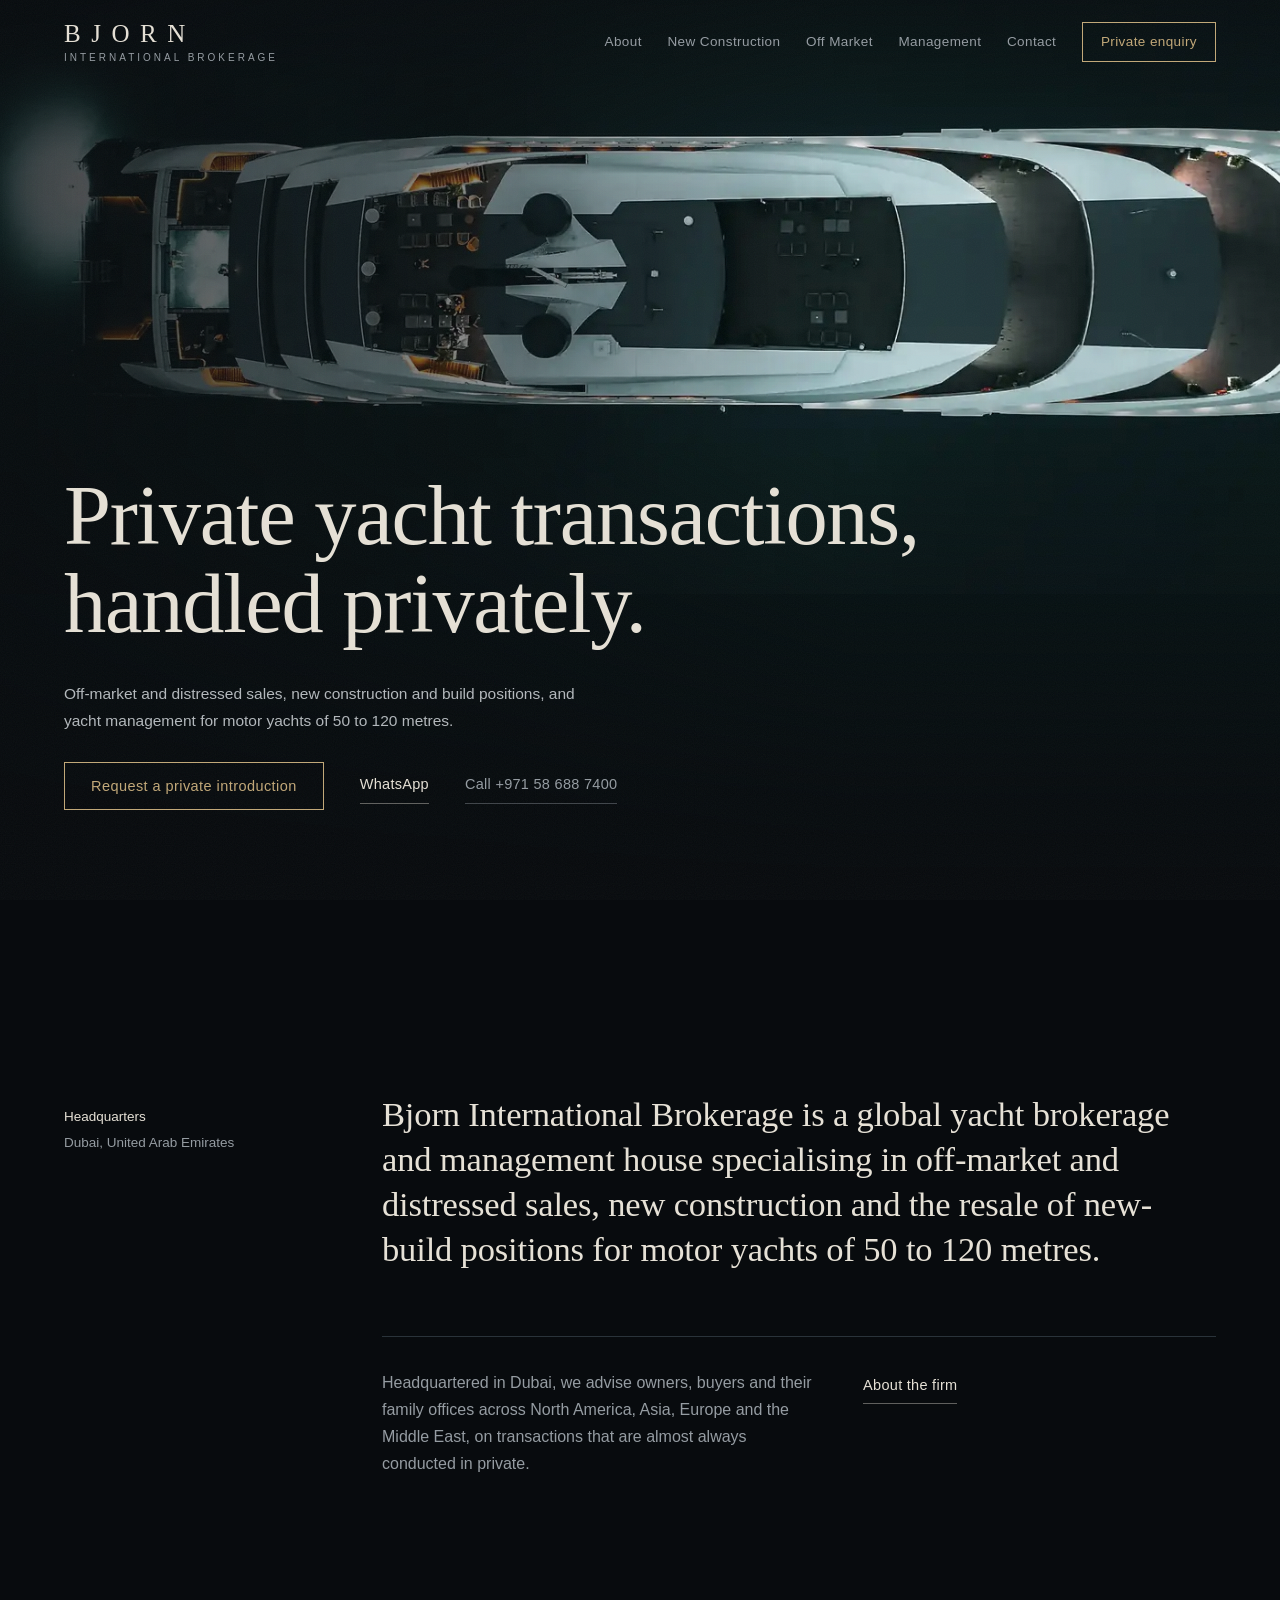
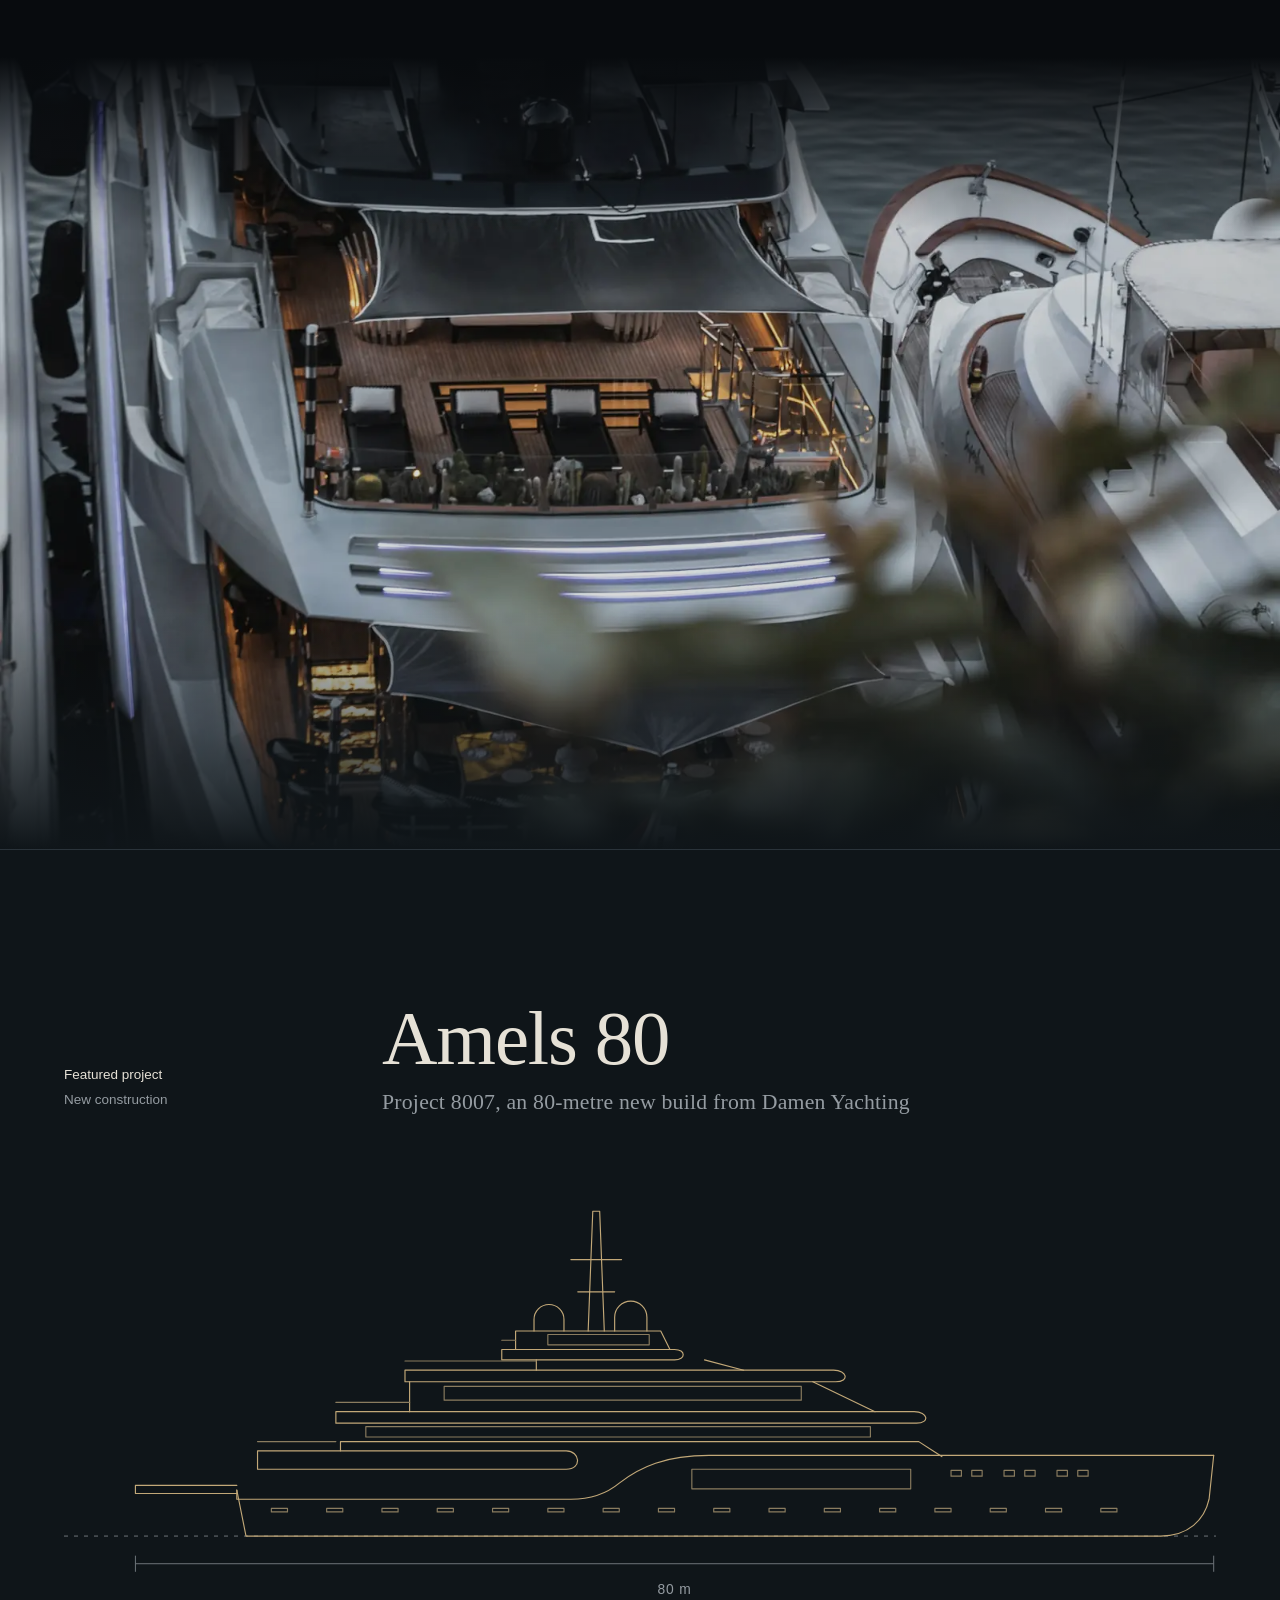
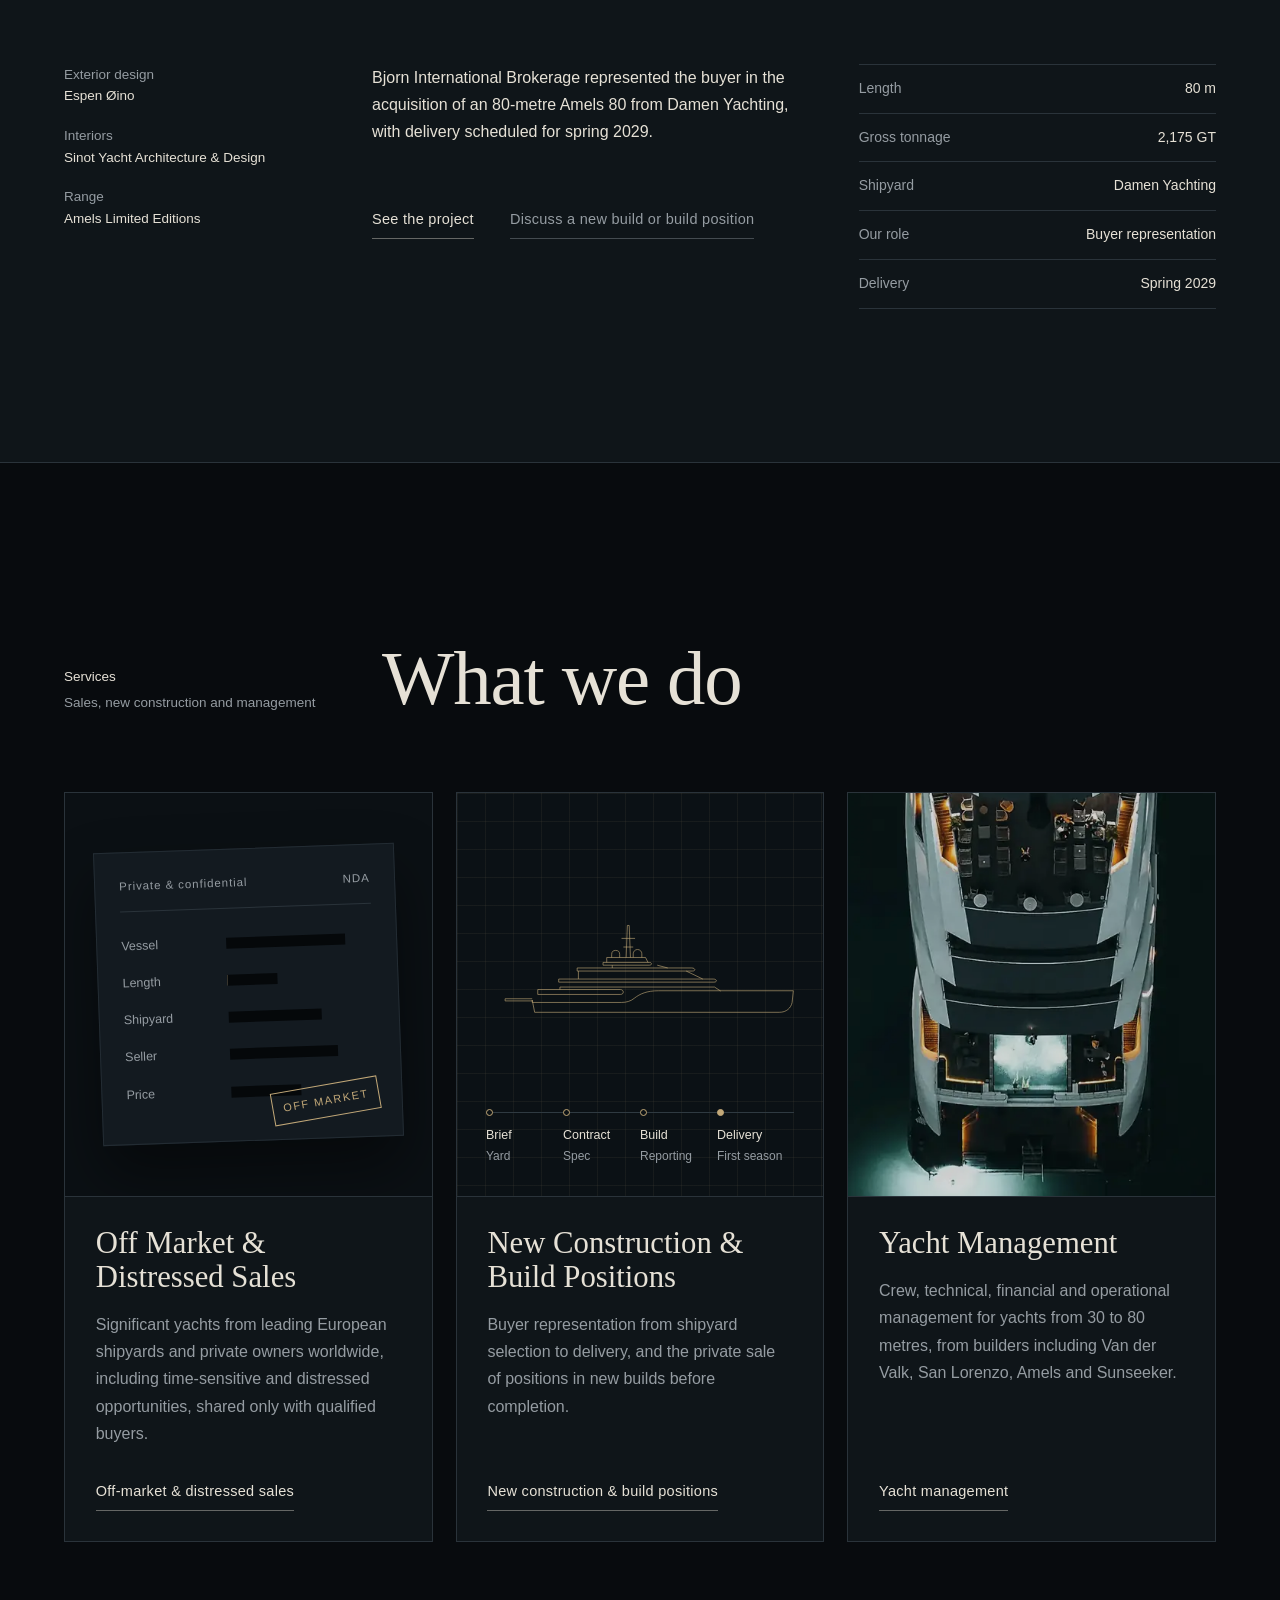
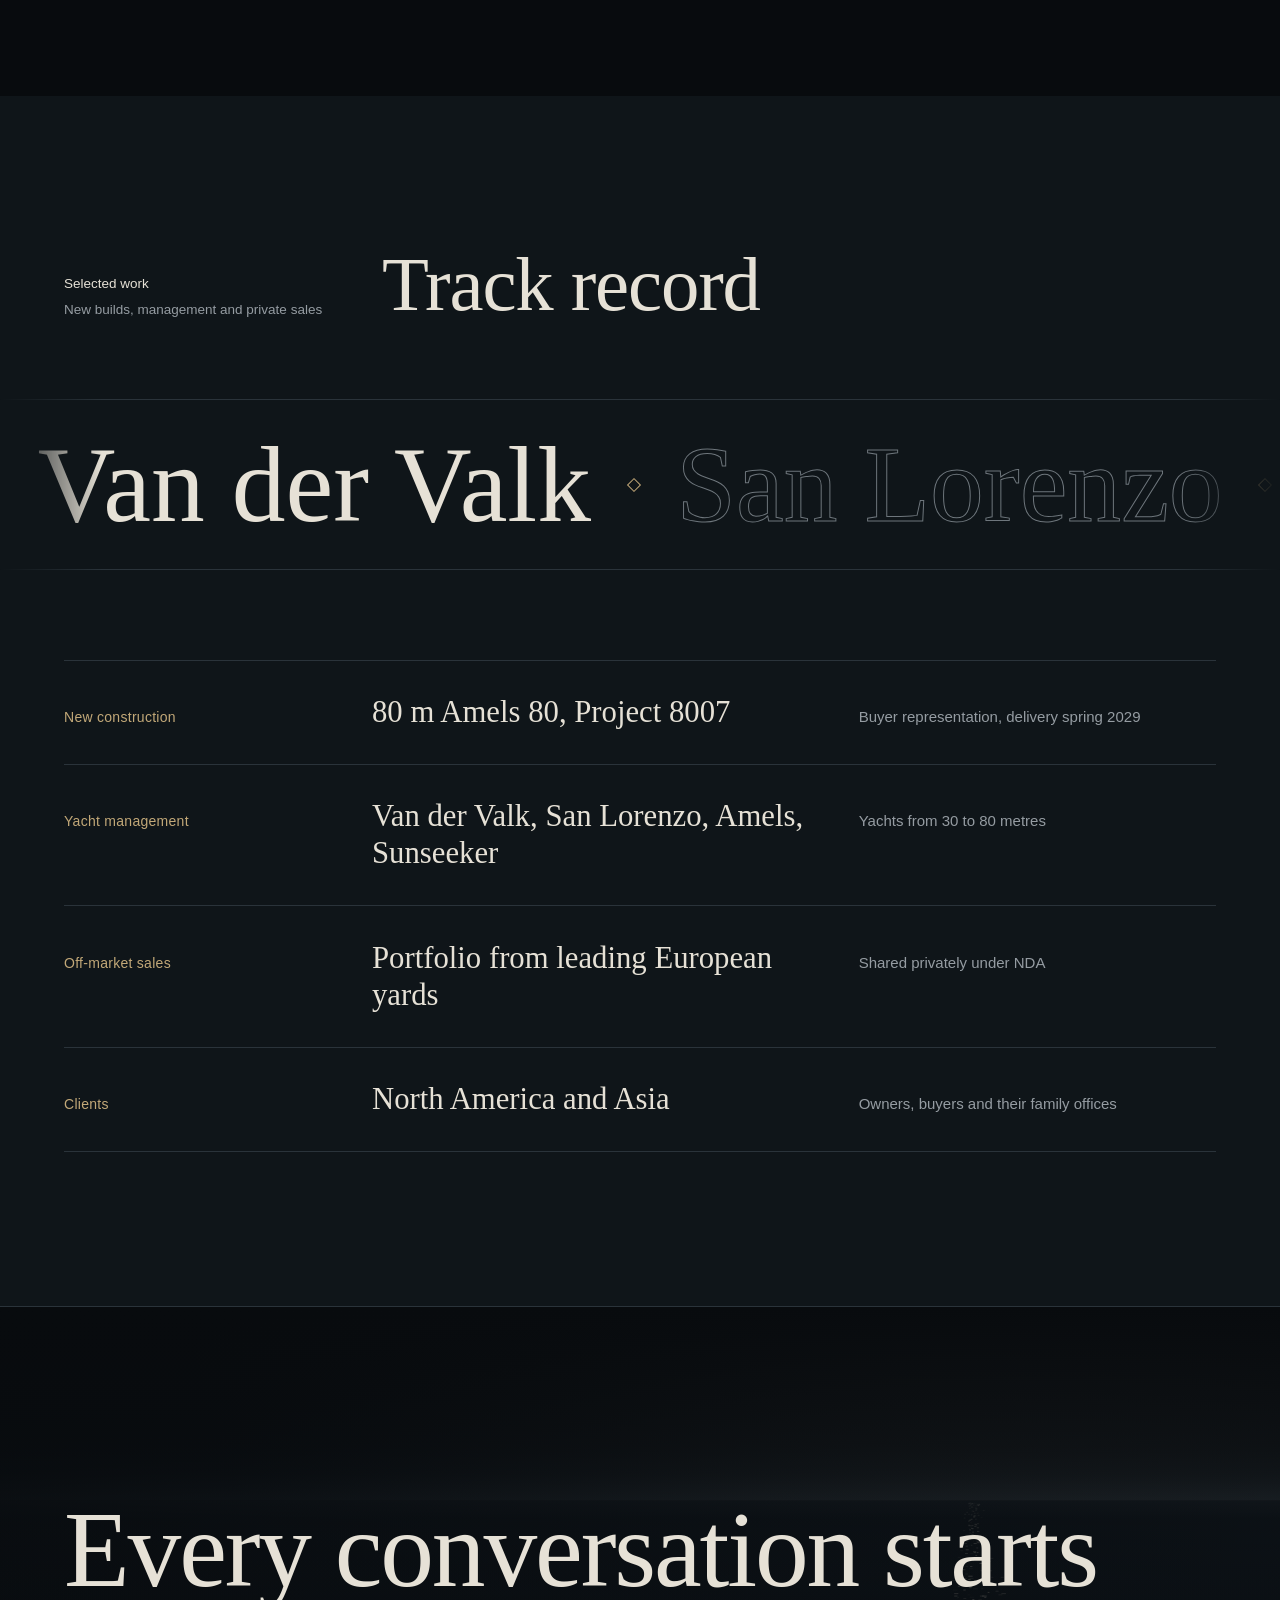
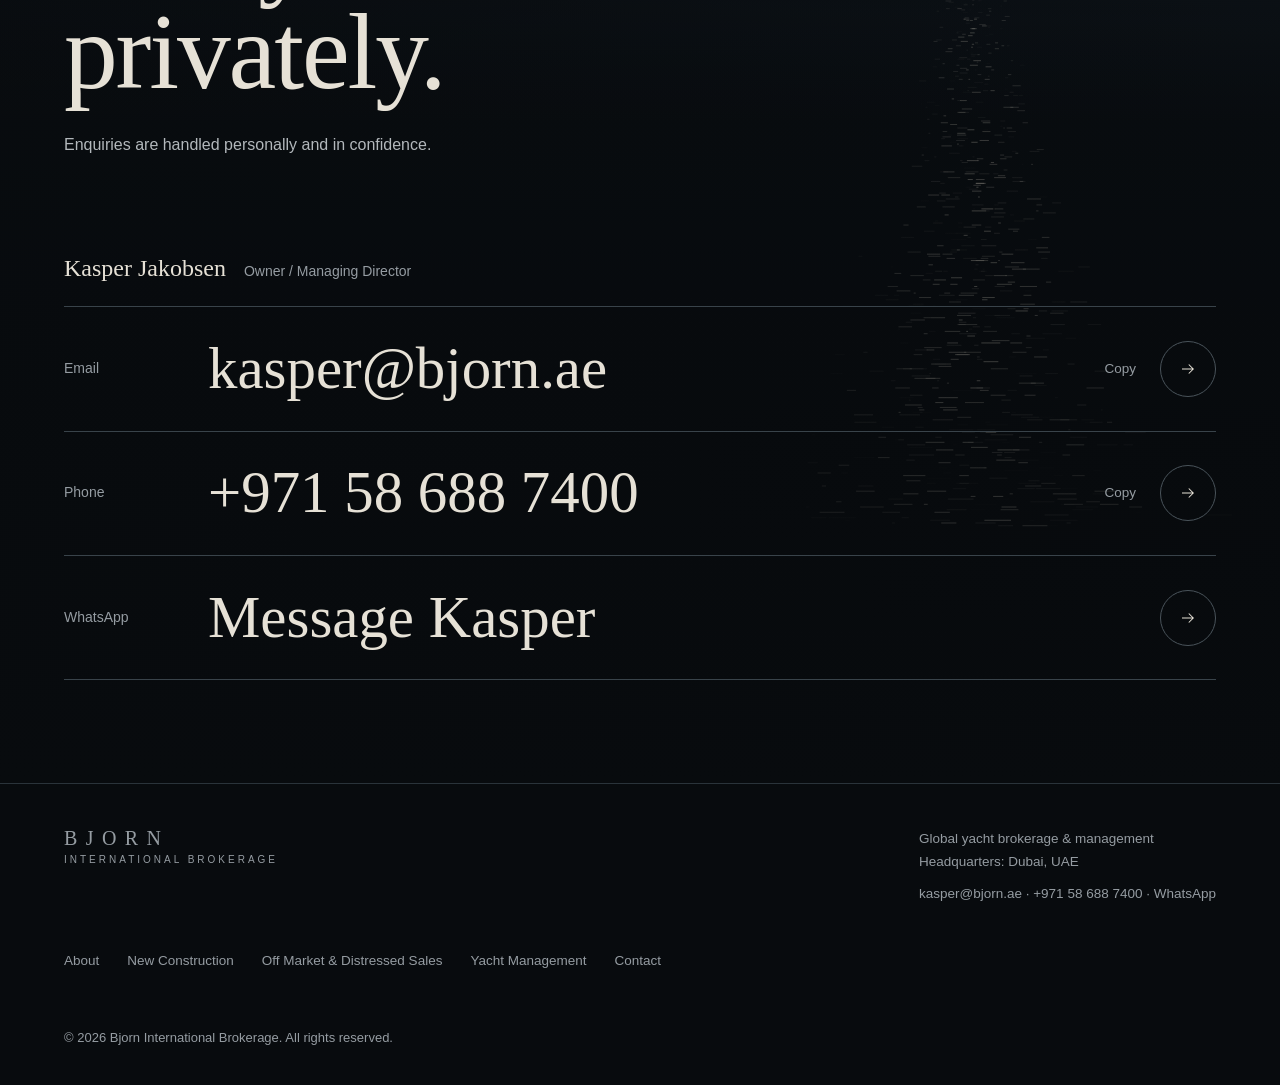
==== commit 3c119660: "Speed pass: self-hosted fonts, lighter sea renderer, responsive images, preload, minified assets, fa" ====
--- a/index.html
+++ b/index.html
@@ -9,10 +9,12 @@
 <meta property="og:description" content="A global yacht brokerage and management house for vessels of 50–120 metres. Off-market and distressed sales, new-build positions, new construction and yacht management.">
 <meta property="og:type" content="website">
 <meta name="theme-color" content="#080B0E">
+<link rel="icon" href="assets/favicon.svg" type="image/svg+xml">
 <meta name="robots" content="noindex, nofollow">
-<link rel="preconnect" href="https://fonts.googleapis.com">
-<link rel="preconnect" href="https://fonts.gstatic.com" crossorigin>
-<link href="https://fonts.googleapis.com/css2?family=Cormorant+Garamond:ital,wght@0,300;0,400;0,500;1,300&family=Manrope:wght@300;400;500&display=swap" rel="stylesheet">
+<link rel="preload" href="assets/fonts/cormorant-garamond-latin-300-normal.woff2" as="font" type="font/woff2" crossorigin>
+<link rel="preload" href="assets/fonts/manrope-latin-300-normal.woff2" as="font" type="font/woff2" crossorigin>
+<link rel="preload" as="image" href="assets/img/hero-night-m.webp" media="(max-width: 640px)">
+<link rel="preload" as="image" imagesrcset="assets/img/hero-night-1400.webp 1400w, assets/img/hero-night.webp 2400w" imagesizes="100vw" media="(min-width: 641px)">
 <link rel="stylesheet" href="assets/site.css">
 </head>
 <body>
@@ -20,7 +22,7 @@
 
 <header class="site-head" id="head">
   <div class="head-inner">
-    <a href="./" class="mark" aria-label="Bjorn International Brokerage, home">
+    <a href="./" class="mark">
       <b>BJORN</b>
       <span>INTERNATIONAL BROKERAGE</span>
     </a>
@@ -53,7 +55,7 @@
   <section class="hero" aria-label="Introduction">
     <picture class="hero-media">
       <source media="(max-width: 640px)" srcset="assets/img/hero-night-m.webp" width="900" height="1776">
-      <img src="assets/img/hero-night.webp" alt="A superyacht at night, seen from directly above" width="2400" height="1216" fetchpriority="high">
+      <img src="assets/img/hero-night.webp" srcset="assets/img/hero-night-1400.webp 1400w, assets/img/hero-night.webp 2400w" sizes="100vw" alt="A superyacht at night, seen from directly above" width="2400" height="1216" fetchpriority="high">
     </picture>
     <div class="hero-copy wrap" id="main">
       <h1><span><i>Private yacht transactions,</i></span><span><i>handled privately.</i></span></h1>
@@ -82,7 +84,7 @@
   </section>
 
   <figure class="still">
-    <img src="assets/img/dusk-deck.webp" alt="Aft decks of a superyacht lit at dusk, seen through foliage" width="1600" height="1200">
+    <img src="assets/img/dusk-deck.webp" srcset="assets/img/dusk-deck-800.webp 800w, assets/img/dusk-deck.webp 1600w" sizes="100vw" loading="lazy" decoding="async" alt="Aft decks of a superyacht lit at dusk, seen through foliage" width="1600" height="1200">
   </figure>
 
   <section class="project">
@@ -199,7 +201,7 @@
           </div>
         </article>
         <article class="svc-card" >
-          <div class="svc-vis"><img src="assets/img/stern-night.webp" alt="Stern of a superyacht at night, pool and aft decks lit" width="800" height="1073" decoding="async"></div>
+          <div class="svc-vis"><img src="assets/img/stern-night.webp" srcset="assets/img/stern-night-480.webp 480w, assets/img/stern-night.webp 800w" sizes="(max-width: 640px) 100vw, (max-width: 1020px) 50vw, 33vw" loading="lazy" decoding="async" alt="Stern of a superyacht at night, pool and aft decks lit" width="800" height="1073" decoding="async"></div>
           <div class="svc-body">
             <h3>Yacht Management</h3>
             <p>Crew, technical, financial and operational management for yachts from 30 to 80 metres, from builders including Van der Valk, San Lorenzo, Amels and Sunseeker.</p>
@@ -252,7 +254,7 @@
 <footer>
   <div class="wrap">
     <div class="foot">
-      <a href="./" class="mark" aria-label="Bjorn International Brokerage, home"><b>BJORN</b><span>INTERNATIONAL BROKERAGE</span></a>
+      <a href="./" class="mark"><b>BJORN</b> <span>INTERNATIONAL BROKERAGE</span></a>
       <address>Global yacht brokerage & management<br>Headquarters: Dubai, UAE<br><a href="mailto:kasper@bjorn.ae">kasper@bjorn.ae</a> · <a href="tel:+971586887400">+971 58 688 7400</a> · <a href="https://wa.me/971586887400?text=Hello%20Kasper%2C%20I%27d%20like%20to%20discuss%20a%20private%20enquiry." target="_blank" rel="noopener">WhatsApp</a></address>
       <nav aria-label="Footer">
         <a href="about/">About</a><a href="new-construction/">New Construction</a><a href="off-market/">Off Market & Distressed Sales</a><a href="yacht-management/">Yacht Management</a><a href="contact/">Contact</a>
--- a/assets/site.css
+++ b/assets/site.css
@@ -1,450 +1 @@
-
-/* contrast on --abyss: bone 15.1:1, fog 7.1:1, brass 8.6:1, all text passes WCAG AA */
-:root{
-  --abyss:#080B0E;
-  --hull:#0F1519;
-  --line:#2A333A;
-  --bone:#E6E1D6;
-  --fog:#959CA2;
-  --brass:#C2A878;
-  --brass-soft:#8A7C5F;
-  --serif:"Cormorant Garamond","Iowan Old Style","Palatino Linotype",Georgia,serif;
-  --sans:"Manrope","Helvetica Neue",Arial,sans-serif;
-  --pad:clamp(20px,5vw,72px);
-  --max:1360px;
-  color-scheme:dark;
-  box-sizing:border-box;
-  padding-top:env(safe-area-inset-top,0px);
-  padding-bottom:env(safe-area-inset-bottom,0px);
-}
-@media (prefers-color-scheme: dark){:root:not([data-theme="light"]){--abyss:#080B0E}}
-:root[data-theme="dark"]{--abyss:#080B0E}
-*,*::before,*::after{box-sizing:inherit;margin:0;padding:0}
-html{scroll-behavior:smooth;scroll-padding-top:calc(env(safe-area-inset-top,0px) + 84px);-webkit-text-size-adjust:100%}
-body{background:var(--abyss);color:var(--bone);font-family:var(--sans);font-weight:300;font-size:16px;line-height:1.7;-webkit-font-smoothing:antialiased;overflow-x:hidden}
-img,svg,canvas{display:block;max-width:100%}
-a{color:inherit;text-decoration:none}
-::selection{background:var(--brass);color:var(--abyss)}
-:focus-visible{outline:1px solid var(--brass);outline-offset:4px}
-.skip{position:absolute;left:16px;top:-60px;z-index:200;background:var(--bone);color:var(--abyss);padding:10px 16px;font-size:14px}
-.skip:focus{top:calc(env(safe-area-inset-top,0px) + 12px)}
-
-body::after{
-  content:"";position:fixed;inset:0;pointer-events:none;z-index:100;opacity:.045;
-  background-image:url("data:image/svg+xml,%3Csvg xmlns='http://www.w3.org/2000/svg' width='160' height='160'%3E%3Cfilter id='n'%3E%3CfeTurbulence type='fractalNoise' baseFrequency='.9' numOctaves='2' stitchTiles='stitch'/%3E%3C/filter%3E%3Crect width='100%25' height='100%25' filter='url(%23n)'/%3E%3C/svg%3E");
-}
-
-.wrap{max-width:var(--max);margin:0 auto;padding:0 var(--pad)}
-
-.site-head{position:fixed;top:0;left:0;right:0;z-index:50;padding-top:env(safe-area-inset-top,0px);transition:background .5s ease,border-color .5s ease;border-bottom:1px solid transparent}
-.site-head.is-solid{background:rgba(8,11,14,.92);backdrop-filter:blur(14px);-webkit-backdrop-filter:blur(14px);border-color:var(--line)}
-.head-inner{display:flex;align-items:center;justify-content:space-between;height:84px;max-width:var(--max);margin:0 auto;padding:0 var(--pad)}
-.mark{display:flex;flex-direction:column;line-height:1}
-.mark b{font-family:var(--serif);font-weight:400;font-size:25px;letter-spacing:.42em;margin-right:-.42em}
-.mark span{font-size:10px;letter-spacing:.3em;color:var(--fog);margin-top:7px}
-.nav{display:flex;gap:clamp(18px,2vw,32px);align-items:center;font-size:13.5px;letter-spacing:.03em;white-space:nowrap}
-.nav a{color:var(--fog);transition:color .3s}
-.nav a:hover,.nav a[aria-current]{color:var(--bone)}
-.nav .clock{padding-left:32px;border-left:1px solid var(--line);color:var(--fog);font-variant-numeric:tabular-nums}
-.nav .clock em{font-style:normal;color:var(--bone)}
-.menu-btn{display:none;background:none;border:0;color:var(--bone);font:inherit;font-size:14px;letter-spacing:.06em;cursor:pointer;padding:12px 0}
-
-.drawer{position:fixed;inset:0;z-index:60;background:var(--abyss);display:flex;flex-direction:column;justify-content:center;padding:calc(env(safe-area-inset-top,0px) + 90px) var(--pad) calc(env(safe-area-inset-bottom,0px) + 40px);opacity:0;visibility:hidden;transition:opacity .4s,visibility .4s}
-.drawer.open{opacity:1;visibility:visible}
-.drawer a{font-family:var(--serif);font-size:clamp(32px,9vw,44px);font-weight:300;line-height:1.35;border-bottom:1px solid var(--line);padding:10px 0}
-.drawer .close{position:absolute;top:calc(env(safe-area-inset-top,0px) + 22px);right:var(--pad);background:none;border:0;color:var(--bone);font:inherit;font-size:14px;letter-spacing:.06em;cursor:pointer;padding:12px 0}
-
-/* hero */
-.hero{position:relative;height:100svh;min-height:640px;overflow:hidden}
-.hero{background:#061415}
-.hero-media{position:absolute;left:0;right:0;top:-6%;height:100%;display:block}
-.hero-media img{width:100%;height:100%;object-fit:contain;object-position:50% 0%;filter:saturate(.85);transform:scale(1.04);transform-origin:50% 30%;animation:settle 10s cubic-bezier(.16,1,.3,1) forwards}
-@keyframes settle{to{transform:scale(1)}}
-.hero::after{content:"";position:absolute;inset:0;pointer-events:none;background:
-  linear-gradient(90deg,rgba(8,11,14,.78) 0%,rgba(8,11,14,.45) 38%,rgba(8,11,14,0) 66%),
-  linear-gradient(180deg,rgba(8,11,14,.6) 0%,rgba(8,11,14,0) 18%,rgba(8,11,14,0) 50%,rgba(8,11,14,.85) 88%,var(--abyss) 100%)}
-.hero-copy{position:absolute;z-index:2;left:0;right:0;bottom:clamp(56px,10vh,120px)}
-.hero h1{font-family:var(--serif);font-weight:300;font-size:clamp(44px,6.6vw,100px);line-height:.98;letter-spacing:-.015em;max-width:11.5em}
-.hero h1 span{display:block;overflow:hidden;padding-bottom:.06em}
-.hero h1 span i{display:block;font-style:normal;transform:translateY(105%);animation:rise 1.6s cubic-bezier(.16,1,.3,1) forwards}
-.hero h1 span:nth-child(2) i{animation-delay:.18s}
-.hero-foot{margin-top:clamp(24px,3.4vh,40px);opacity:0;animation:fade 1.4s ease .9s forwards}
-.hero-foot p{color:#B3B8BC;font-size:15.5px;max-width:34em}
-.hero-actions{display:flex;flex-wrap:wrap;gap:16px 36px;margin-top:28px}
-@keyframes rise{to{transform:translateY(0)}}
-@keyframes fade{to{opacity:1}}
-
-.link{position:relative;display:inline-block;font-size:14.5px;letter-spacing:.02em;padding:4px 0 7px;color:var(--bone)}
-.link::after{content:"";position:absolute;left:0;bottom:0;height:1px;width:100%;background:currentColor;opacity:.4}
-.link::before{content:"";position:absolute;left:0;bottom:0;height:1px;width:100%;background:var(--brass);transform:scaleX(0);transform-origin:left;transition:transform .6s cubic-bezier(.16,1,.3,1);z-index:1}
-.link:hover::before,.link:focus-visible::before{transform:scaleX(1)}
-.link.muted{color:var(--fog)}
-.btn{display:inline-flex;align-items:center;justify-content:center;min-height:48px;padding:0 26px;border:1px solid var(--brass);color:var(--brass);font-size:14.5px;letter-spacing:.03em;background:transparent;cursor:pointer;font-family:var(--sans);transition:background .4s,color .4s}
-.btn:hover,.btn:focus-visible{background:var(--brass);color:var(--abyss)}
-.nav .btn{min-height:40px;padding:0 18px;color:var(--brass);font-size:13.5px}
-.nav .btn:hover,.nav .btn:focus-visible{color:var(--abyss)}
-.hero-actions{align-items:center}
-.copy-btn{background:none;border:0;color:var(--fog);font:inherit;font-size:13.5px;cursor:pointer;padding:12px 0 12px 12px;min-height:44px;min-width:64px;text-align:right}
-.copy-btn:hover{color:var(--bone)}
-.drawer-contact{margin-top:36px;display:flex;flex-direction:column;gap:10px;font-size:15px;color:var(--fog)}
-.drawer .drawer-contact a{font-family:var(--sans);font-size:15px;border:0;padding:6px 0;color:var(--bone)}
-.dock{display:none}
-@media (max-width:640px){
-  .dock{display:grid;grid-template-columns:1fr 1fr 1fr;position:fixed;left:0;right:0;bottom:0;z-index:40;background:rgba(8,11,14,.94);backdrop-filter:blur(14px);-webkit-backdrop-filter:blur(14px);border-top:1px solid var(--line);padding-bottom:env(safe-area-inset-bottom,0px);transform:translateY(110%);transition:transform .5s cubic-bezier(.16,1,.3,1)}
-  .dock.show{transform:none}
-  .dock a{display:flex;align-items:center;justify-content:center;min-height:56px;font-size:14.5px;letter-spacing:.03em}
-  .dock a + a{border-left:1px solid var(--line)}
-  .dock a:last-child{color:var(--brass)}
-  footer{padding-bottom:calc(env(safe-area-inset-bottom,0px) + 90px)}
-}
-
-section{position:relative}
-.place{font-size:13.5px;color:var(--fog);line-height:1.9}
-.place strong{display:block;font-weight:400;color:var(--bone)}
-
-.intro{padding:clamp(110px,15vw,210px) 0 clamp(110px,14vw,190px)}
-.intro-grid{display:grid;grid-template-columns:3fr 9fr;gap:40px}
-.intro .place{padding-top:12px}
-.lede{font-family:var(--serif);font-weight:300;font-size:clamp(27px,2.7vw,40px);line-height:1.3;letter-spacing:-.005em;max-width:23em}
-.intro-body{display:grid;grid-template-columns:5fr 4fr;gap:40px;margin-top:clamp(40px,5vw,64px);padding-top:32px;border-top:1px solid var(--line)}
-.intro-body p{color:var(--fog);max-width:32em}
-
-.project{padding:clamp(100px,12vw,160px) 0;background:var(--hull);border-top:1px solid var(--line);border-bottom:1px solid var(--line)}
-.project-head{display:grid;grid-template-columns:3fr 9fr;gap:40px;align-items:end}
-.project h2{font-family:var(--serif);font-weight:300;font-size:clamp(46px,6vw,92px);line-height:.95;letter-spacing:-.015em}
-.project h2 small{display:block;font-size:clamp(20px,1.7vw,26px);color:var(--fog);letter-spacing:.01em;margin-top:16px}
-.drawing{margin:clamp(56px,7vw,100px) 0 clamp(44px,5vw,70px)}
-.drawing svg{width:100%;height:auto;overflow:visible}
-.drawing .ln{fill:none;stroke:var(--brass);stroke-width:1;stroke-linejoin:round;stroke-linecap:round}
-.drawing .ln.soft{stroke:var(--brass-soft)}
-.drawing .dim{fill:none;stroke:var(--fog);stroke-width:1;vector-effect:non-scaling-stroke;opacity:.7}
-.drawing text{font-family:var(--sans);font-size:12px;fill:var(--fog);letter-spacing:.06em}
-.drawing .draw{stroke-dasharray:1;stroke-dashoffset:1;transition:stroke-dashoffset 3.2s cubic-bezier(.65,0,.35,1)}
-.drawing.on .draw{stroke-dashoffset:0}
-.project-body{display:grid;grid-template-columns:3fr 5fr 4fr;gap:40px}
-.credits{list-style:none;font-size:13.5px;line-height:1.6}
-.credits li{margin-bottom:18px;color:var(--bone)}
-.credits span{display:block;color:var(--fog)}
-.project-body p{max-width:32em}
-.specs{list-style:none;font-size:14px}
-.specs li{display:flex;justify-content:space-between;gap:20px;padding:12px 0;border-bottom:1px solid var(--line)}
-.specs li:first-child{border-top:1px solid var(--line)}
-.specs span{color:var(--fog)}
-.project-body .link{margin-top:30px}
-
-
-
-.sr{position:absolute;width:1px;height:1px;overflow:hidden;clip:rect(0 0 0 0)}
-
-.services{padding:clamp(110px,14vw,190px) 0 clamp(100px,12vw,170px)}
-.sec-head{display:grid;grid-template-columns:3fr 9fr;gap:40px;align-items:end}
-.sec-head h2{font-family:var(--serif);font-weight:300;font-size:clamp(44px,6vw,92px);line-height:.95;letter-spacing:-.015em}
-.svc-grid{display:grid;grid-template-columns:repeat(3,1fr);gap:clamp(14px,1.8vw,26px);margin-top:clamp(48px,6vw,84px)}
-.svc-card{display:flex;flex-direction:column;background:var(--hull);border:1px solid var(--line);transition:border-color .6s ease}
-.svc-card:hover,.svc-card:focus-within{border-color:rgba(194,168,120,.55)}
-.svc-vis{position:relative;aspect-ratio:4/4.4;overflow:hidden;border-bottom:1px solid var(--line);background:#0B1014}
-.svc-vis img{width:100%;height:100%;object-fit:cover;object-position:50% 40%;filter:saturate(.85) brightness(.85);transition:transform 1.6s cubic-bezier(.16,1,.3,1)}
-.svc-card:hover .svc-vis img{transform:scale(1.04)}
-.svc-body{display:flex;flex-direction:column;flex:1;padding:clamp(24px,2.4vw,36px)}
-.svc-body h3{font-family:var(--serif);font-weight:300;font-size:clamp(28px,2.4vw,36px);line-height:1.1}
-.svc-body p{color:var(--fog);margin:16px 0 28px}
-.svc-body .link{margin-top:auto;align-self:flex-start}
-
-.dossier{display:flex;align-items:center;justify-content:center;padding:9%}
-.sheet{position:relative;width:100%;background:#131A20;border:1px solid #232C33;padding:8% 8% 10%;box-shadow:0 30px 60px rgba(0,0,0,.45);transform:rotate(-2deg);transition:transform 1.2s cubic-bezier(.16,1,.3,1)}
-.svc-card:hover .sheet,.svc-card.active .sheet{transform:rotate(0)}
-.sheet-head{display:flex;justify-content:space-between;font-size:11.5px;letter-spacing:.08em;color:var(--fog);padding-bottom:14px;border-bottom:1px solid #2A333A;margin-bottom:16px}
-.sheet .r{display:grid;grid-template-columns:38% 1fr;align-items:center;gap:10px;padding:8px 0;font-size:12.5px;color:var(--fog)}
-.sheet .r i{display:block;height:11px;width:var(--w);background:#05080A;position:relative;overflow:hidden}
-.sheet .r i::after{content:"";position:absolute;inset:0;background:var(--brass);transform:translateX(-101%);transition:transform .9s cubic-bezier(.16,1,.3,1);opacity:.85}
-.svc-card:hover .sheet .r i::after,.svc-card.active .sheet .r i::after{transform:translateX(0)}
-.svc-card:hover .sheet .r:nth-child(3) i::after,.svc-card.active .sheet .r:nth-child(3) i::after{transition-delay:.06s}
-.svc-card:hover .sheet .r:nth-child(4) i::after,.svc-card.active .sheet .r:nth-child(4) i::after{transition-delay:.12s}
-.svc-card:hover .sheet .r:nth-child(5) i::after,.svc-card.active .sheet .r:nth-child(5) i::after{transition-delay:.18s}
-.svc-card:hover .sheet .r:nth-child(6) i::after,.svc-card.active .sheet .r:nth-child(6) i::after{transition-delay:.24s}
-.stamp{position:absolute;right:7%;bottom:7%;border:1px solid var(--brass);color:var(--brass);font-size:11px;letter-spacing:.14em;padding:6px 10px;transform:rotate(-8deg)}
-
-.plan{background-color:#0B1115;background-image:linear-gradient(rgba(194,168,120,.07) 1px,transparent 1px),linear-gradient(90deg,rgba(194,168,120,.07) 1px,transparent 1px);background-size:28px 28px;display:flex;flex-direction:column;justify-content:space-between;padding:9% 8% 8%}
-.plan svg{width:100%;height:auto;margin:auto 0}
-.plan .ln{fill:none;stroke:var(--brass);stroke-width:2;stroke-linejoin:round}
-.plan .soft{stroke:var(--brass-soft)}
-.plan ol{list-style:none;display:grid;grid-template-columns:repeat(4,1fr);border-top:1px solid #2F3A41;counter-reset:s}
-.plan li{counter-increment:s;font-size:12px;color:var(--fog);padding-top:12px;position:relative}
-.plan li::before{content:"";position:absolute;top:-4px;left:0;width:7px;height:7px;border-radius:50%;background:#0B1115;border:1px solid var(--brass);transition:background .4s}
-.plan li:last-child::before{background:var(--brass)}
-.plan li b{display:block;font-weight:400;color:var(--bone);font-size:12.5px}
-
-.still{position:relative;height:clamp(420px,62vw,860px);max-height:88vh;margin:0;overflow:hidden;background:#06090B}
-.still img{width:100%;height:100%;object-fit:cover;object-position:50% 42%;filter:saturate(.85) brightness(.85)}
-.still::after{content:"";position:absolute;inset:0;pointer-events:none;background:linear-gradient(180deg,var(--abyss) 0%,rgba(8,11,14,0) 22%,rgba(8,11,14,0) 70%,var(--hull) 100%)}
-
-.record{background:var(--hull);padding:clamp(100px,12vw,170px) 0 clamp(100px,12vw,170px);border-bottom:1px solid var(--line)}
-.marquee{margin-top:clamp(48px,6vw,80px);overflow:hidden;border-top:1px solid var(--line);border-bottom:1px solid var(--line);padding:clamp(18px,2.4vw,34px) 0;-webkit-mask-image:linear-gradient(90deg,transparent,#000 8%,#000 92%,transparent);mask-image:linear-gradient(90deg,transparent,#000 8%,#000 92%,transparent)}
-.marquee-track{display:flex;align-items:center;width:max-content;animation:marq 70s linear infinite}
-.marquee span{font-family:var(--serif);font-weight:300;font-size:clamp(54px,8.4vw,132px);line-height:1;white-space:nowrap;padding:0 .35em;color:var(--bone)}
-.marquee span.o{color:transparent;-webkit-text-stroke:1px #6E767C}
-.marquee em{display:block;width:10px;height:10px;border:1px solid var(--brass);transform:rotate(45deg);flex:none}
-@keyframes marq{to{transform:translateX(-50%)}}
-.marquee:hover .marquee-track{animation-play-state:paused}
-.ledger{margin-top:clamp(56px,7vw,96px)}
-.ledger-row{display:grid;grid-template-columns:3fr 5fr 4fr;gap:40px;align-items:baseline;padding:clamp(22px,2.6vw,34px) 0;border-top:1px solid var(--line);position:relative}
-.ledger-row:last-child{border-bottom:1px solid var(--line)}
-.ledger-row::before{content:"";position:absolute;left:0;top:-1px;height:1px;width:100%;background:var(--brass);transform:scaleX(0);transform-origin:left;transition:transform .9s cubic-bezier(.16,1,.3,1)}
-.ledger-row:hover::before{transform:scaleX(1)}
-.ledger-row .k{color:var(--brass);font-size:14px;letter-spacing:.02em}
-.ledger-row .v{font-family:var(--serif);font-weight:300;font-size:clamp(24px,2.4vw,34px);line-height:1.2}
-.ledger-row .d{color:var(--fog);font-size:15px}
-
-.closing{position:relative;overflow:hidden;padding:clamp(120px,15vw,220px) 0 clamp(70px,8vw,110px)}
-.closing canvas{position:absolute;inset:0;width:100%;height:100%;z-index:0}
-.closing::before{content:"";position:absolute;inset:0;z-index:1;pointer-events:none;background:linear-gradient(180deg,var(--abyss) 0%,rgba(8,11,14,.35) 30%,rgba(8,11,14,.55) 60%,var(--abyss) 100%),linear-gradient(90deg,rgba(8,11,14,.7) 0%,rgba(8,11,14,.2) 60%,rgba(8,11,14,0) 100%)}
-.closing .wrap{position:relative;z-index:2}
-.closing h2{font-family:var(--serif);font-weight:300;font-size:clamp(52px,8.4vw,136px);line-height:.95;letter-spacing:-.02em;max-width:10em}
-.closing .sub{color:#B3B8BC;margin-top:28px;max-width:30em;font-size:16px}
-.person{display:flex;flex-wrap:wrap;gap:4px 18px;align-items:baseline;margin-top:clamp(56px,7vw,96px);padding-bottom:18px}
-.person b{font-family:var(--serif);font-weight:400;font-size:24px}
-.person span{color:var(--fog);font-size:14px}
-.lines{border-top:1px solid #39434A}
-.cline{display:grid;grid-template-columns:120px 1fr auto 56px;align-items:center;gap:24px;padding:clamp(20px,2.4vw,34px) 0;border-bottom:1px solid #39434A;position:relative}
-.cline::before{content:"";position:absolute;left:0;bottom:-1px;height:1px;width:100%;background:var(--brass);transform:scaleX(0);transform-origin:left;transition:transform .9s cubic-bezier(.16,1,.3,1)}
-.cline:hover::before,.cline:focus-within::before{transform:scaleX(1)}
-.cline .k{color:var(--fog);font-size:14px}
-.cline a.v{font-family:var(--serif);font-weight:300;font-size:clamp(30px,4.6vw,68px);line-height:1.05;transition:color .4s;overflow-wrap:anywhere}
-.cline:hover a.v{color:var(--brass)}
-.cline .go{display:flex;align-items:center;justify-content:center;width:56px;height:56px;border:1px solid #4A545B;border-radius:50%;color:var(--bone);transition:background .4s,border-color .4s,color .4s}
-.cline .go svg{width:18px;height:18px;transition:transform .5s cubic-bezier(.16,1,.3,1)}
-.cline:hover .go{background:var(--brass);border-color:var(--brass);color:var(--abyss)}
-.cline:hover .go svg{transform:translateX(3px)}
-
-footer{border-top:1px solid var(--line);padding:44px 0 36px;font-size:13.5px;color:var(--fog)}
-.foot{display:flex;flex-wrap:wrap;gap:24px 48px;justify-content:space-between;align-items:flex-start}
-.foot .mark b{font-size:20px}
-.foot address{font-style:normal;line-height:1.7}
-.foot nav{display:flex;flex-wrap:wrap;gap:0 28px}
-.foot nav a,.foot address a{display:inline-block;padding:10px 0}
-.foot nav a:hover,.foot address a:hover{color:var(--bone)}
-.copy{margin-top:44px;font-size:13px}
-
-@media (max-width:1280px){
-  .nav .clock{display:none}
-}
-@media (max-width:1120px){
-  .nav a:not(.btn){display:none}
-  .head-inner .menu-btn{display:block}
-  .nav{gap:0;margin-left:auto;margin-right:28px}
-}
-@media (max-width:1020px){
-  .intro-grid,.project-head,.sec-head{grid-template-columns:1fr}
-  .svc-grid{grid-template-columns:1fr 1fr}
-  .svc-card:last-child{grid-column:1 / -1}
-  .svc-card:last-child .svc-vis{aspect-ratio:16/8}
-  .ledger-row{grid-template-columns:1fr 2fr;gap:8px 32px}
-  .ledger-row .d{grid-column:2}
-  .intro-body{grid-template-columns:1fr;gap:20px}
-  .project-body{grid-template-columns:1fr 1fr}
-  .credits{grid-column:1 / -1;display:flex;flex-wrap:wrap;gap:0 40px}
-}
-@media (max-width:640px){
-  .nav{display:none}
-  .head-inner{height:70px}
-  .mark b{font-size:21px}
-  .mark span{font-size:9px}
-  .hero{min-height:600px}
-  .hero-media{top:0;height:100%}
-  .hero-media img{object-fit:cover;object-position:50% 12%}
-  .hero::after{background:linear-gradient(180deg,rgba(8,11,14,.5) 0%,rgba(8,11,14,0) 14%,rgba(8,11,14,0) 34%,rgba(8,11,14,.9) 60%,var(--abyss) 100%)}
-  .project-body{grid-template-columns:1fr}
-  .drawing .detail{display:none}
-  .drawing .ln{stroke-width:2.4}
-  .drawing text{font-size:34px}
-  .svc-grid{grid-template-columns:1fr}
-  .svc-card:last-child .svc-vis,.svc-vis{aspect-ratio:4/3.4}
-  .svc-vis.dossier,.svc-vis.plan{aspect-ratio:auto;padding:12% 10%}
-  .plan svg{margin:4% 0 14%}
-  .ledger-row{grid-template-columns:1fr;gap:6px}
-  .ledger-row .d{grid-column:1}
-  .cline{grid-template-columns:1fr auto;gap:6px 16px}
-  .cline .k{grid-column:1 / -1}
-  .cline .go{display:none}
-  .still{height:auto;max-height:none}
-  .still img{height:auto}
-}
-@media (prefers-reduced-motion:reduce){
-  *,*::before,*::after{animation-duration:.01ms!important;animation-delay:0s!important;transition-duration:.01ms!important;transition-delay:0s!important}
-  html{scroll-behavior:auto}
-  .marquee-track{animation:none}
-}
-
-/* ---------- inner pages ---------- */
-.nav a[aria-current="page"]{color:var(--bone)}
-.drawer a[aria-current="page"]{color:var(--brass)}
-
-.page-hero{position:relative;overflow:hidden;min-height:clamp(600px,86vh,900px);display:flex;align-items:flex-end;padding:calc(84px + clamp(48px,8vh,100px)) 0 clamp(56px,9vh,110px);border-bottom:1px solid var(--line);background:var(--abyss)}
-.page-hero .ph-media{position:absolute;inset:0}
-.page-hero .ph-media img{width:100%;height:100%;object-fit:cover;filter:saturate(.85) brightness(.75);transform:scale(1.04);animation:settle 10s cubic-bezier(.16,1,.3,1) forwards}
-.page-hero .ph-media::after{content:"";position:absolute;inset:0;background:linear-gradient(90deg,rgba(8,11,14,.85) 0%,rgba(8,11,14,.5) 45%,rgba(8,11,14,.15) 100%),linear-gradient(180deg,rgba(8,11,14,.7) 0%,rgba(8,11,14,0) 30%,rgba(8,11,14,0) 60%,var(--abyss) 100%)}
-.page-hero canvas{position:absolute;inset:0;width:100%;height:100%}
-.page-hero canvas + .ph-shade{position:absolute;inset:0;background:linear-gradient(180deg,rgba(8,11,14,.6) 0%,rgba(8,11,14,0) 30%,rgba(8,11,14,.4) 70%,var(--abyss) 100%)}
-.page-hero .wrap{position:relative;z-index:2;width:100%}
-.ph-grid{display:grid;grid-template-columns:7fr 5fr;gap:clamp(32px,5vw,80px);align-items:end}
-.crumb{display:flex;gap:10px;font-size:13.5px;color:var(--fog);margin-bottom:clamp(20px,3vh,32px)}
-.crumb a{color:var(--fog);transition:color .3s}
-.crumb a:hover{color:var(--bone)}
-.crumb span[aria-hidden]{color:var(--brass)}
-.page-hero h1{font-family:var(--serif);font-weight:300;font-size:clamp(46px,6.8vw,108px);line-height:.98;letter-spacing:-.015em;max-width:11em}
-.page-hero h1 span{display:block;overflow:hidden;padding-bottom:.06em}
-.page-hero h1 span i{display:block;font-style:normal;transform:translateY(105%);animation:rise 1.5s cubic-bezier(.16,1,.3,1) forwards}
-.page-hero h1 span:nth-child(2) i{animation-delay:.15s}
-.page-hero .lead{color:#B3B8BC;font-size:clamp(16px,1.25vw,18px);max-width:34em;margin-top:clamp(22px,3vh,34px);opacity:0;animation:fade 1.2s ease .7s forwards}
-.page-hero .hero-actions{opacity:0;animation:fade 1.2s ease .9s forwards}
-.ph-visual{opacity:0;animation:fade 1.6s ease .5s forwards}
-.ph-visual .sheet{transform:rotate(-3deg);max-width:440px;margin-left:auto}
-.ph-visual .drawing{margin:0}
-.ph-wide{margin-top:clamp(48px,7vh,90px)}
-.ph-wide .drawing{max-width:1100px;margin:0 0 0 auto}
-.page-hero .ph-media.stern img{transform-origin:8% 46%;transform:scale(1.9);animation:none;filter:saturate(.9) brightness(.7)}
-.page-hero .ph-media.stern::after{background:linear-gradient(90deg,rgba(8,11,14,.92) 0%,rgba(8,11,14,.7) 50%,rgba(8,11,14,.3) 100%),linear-gradient(180deg,rgba(8,11,14,.6) 0%,rgba(8,11,14,0) 30%,rgba(8,11,14,0) 60%,var(--abyss) 100%)}
-
-.band{padding:clamp(100px,13vw,180px) 0}
-.band.alt{background:var(--hull);border-top:1px solid var(--line);border-bottom:1px solid var(--line)}
-.split{display:grid;grid-template-columns:3fr 9fr;gap:40px}
-.split .place{padding-top:12px}
-.statement{font-family:var(--serif);font-weight:300;font-size:clamp(28px,3vw,44px);line-height:1.28;letter-spacing:-.005em;max-width:22em}
-.body-cols{display:grid;grid-template-columns:1fr 1fr;gap:clamp(28px,4vw,64px);margin-top:clamp(36px,4.5vw,60px);padding-top:32px;border-top:1px solid var(--line)}
-.body-cols p{color:var(--fog);max-width:34em}
-.body-cols p + p{margin-top:1em}
-.body-cols strong{color:var(--bone);font-weight:400}
-
-.quote{position:relative;padding:clamp(80px,10vw,140px) 0;text-align:left}
-.quote blockquote{font-family:var(--serif);font-weight:300;font-style:italic;font-size:clamp(32px,4.2vw,64px);line-height:1.15;max-width:18em;letter-spacing:-.01em}
-.quote blockquote::before{content:"";display:block;width:56px;height:1px;background:var(--brass);margin-bottom:clamp(28px,3vw,44px)}
-
-.pillars{display:grid;grid-template-columns:repeat(2,1fr);gap:0 clamp(28px,4vw,64px);margin-top:clamp(44px,5vw,72px)}
-.pillar{padding:clamp(28px,3vw,40px) 0;border-top:1px solid var(--line);position:relative}
-.pillar::before{content:"";position:absolute;left:0;top:-1px;width:40px;height:1px;background:var(--brass)}
-.pillar h3{font-family:var(--serif);font-weight:300;font-size:clamp(26px,2.4vw,34px);line-height:1.15}
-.pillar p{color:var(--fog);margin-top:12px;max-width:30em}
-
-.steps{list-style:none;display:grid;grid-template-columns:repeat(var(--n,4),1fr);gap:0;margin-top:clamp(48px,6vw,84px);counter-reset:st}
-.steps li{counter-increment:st;position:relative;padding:44px clamp(16px,2vw,32px) 0 0;border-top:1px solid #3A444B}
-.steps li::before{content:"";position:absolute;top:-6px;left:0;width:11px;height:11px;border-radius:50%;background:var(--abyss);border:1px solid var(--brass)}
-.band.alt .steps li::before{background:var(--hull)}
-.steps li:last-child::before{background:var(--brass)}
-.steps li::after{content:counter(st,decimal-leading-zero);position:absolute;top:14px;left:0;font-size:12.5px;letter-spacing:.08em;color:var(--brass)}
-.steps h3{font-family:var(--serif);font-weight:300;font-size:clamp(24px,2.1vw,30px);line-height:1.15}
-.steps p{color:var(--fog);font-size:15px;margin-top:10px}
-
-.duo{display:grid;grid-template-columns:1fr 1fr;gap:clamp(14px,1.8vw,26px);margin-top:clamp(44px,5vw,72px)}
-.duo article{background:var(--hull);border:1px solid var(--line);padding:clamp(28px,3.2vw,48px);transition:border-color .6s}
-.band.alt .duo article{background:var(--abyss)}
-.duo article:hover{border-color:rgba(194,168,120,.5)}
-.duo .k{color:var(--brass);font-size:14px}
-.duo h3{font-family:var(--serif);font-weight:300;font-size:clamp(28px,2.6vw,38px);line-height:1.12;margin-top:14px}
-.duo p{color:var(--fog);margin-top:16px;max-width:32em}
-
-.tags{list-style:none;display:flex;flex-wrap:wrap;gap:10px;margin-top:28px}
-.tags li{border:1px solid #3A444B;padding:9px 16px;font-size:14px;color:var(--bone)}
-
-.note{display:flex;gap:16px;align-items:baseline;margin-top:clamp(44px,5vw,64px);padding-top:24px;border-top:1px solid var(--line);color:var(--fog);font-size:15px}
-.note::before{content:"";flex:none;width:8px;height:8px;border:1px solid var(--brass);transform:rotate(45deg) translateY(-1px)}
-
-.manage{margin-top:clamp(44px,5vw,72px)}
-.manage-row{display:grid;grid-template-columns:4fr 8fr;gap:40px;align-items:baseline;padding:clamp(24px,2.8vw,36px) 0;border-top:1px solid var(--line);position:relative}
-.manage-row:last-child{border-bottom:1px solid var(--line)}
-.manage-row::before{content:"";position:absolute;left:0;top:-1px;height:1px;width:100%;background:var(--brass);transform:scaleX(0);transform-origin:left;transition:transform .9s cubic-bezier(.16,1,.3,1)}
-.manage-row:hover::before{transform:scaleX(1)}
-.manage-row h3{font-family:var(--serif);font-weight:300;font-size:clamp(26px,2.4vw,34px);line-height:1.15}
-.manage-row p{color:var(--fog);max-width:36em}
-
-.yard-row{list-style:none;display:grid;grid-template-columns:repeat(4,1fr);margin-top:clamp(36px,4vw,56px);border-top:1px solid var(--line);border-bottom:1px solid var(--line)}
-.yard-row li{display:flex;align-items:center;justify-content:center;text-align:center;font-family:var(--serif);font-weight:300;font-size:clamp(24px,2.6vw,38px);padding:clamp(28px,3.4vw,46px) 12px}
-.yard-row li + li{border-left:1px solid var(--line)}
-
-.media-split{display:grid;grid-template-columns:6fr 6fr;gap:clamp(32px,5vw,80px);align-items:center}
-.media-split figure{margin:0;position:relative;overflow:hidden;aspect-ratio:4/5;border:1px solid var(--line)}
-.media-split figure img{width:100%;height:100%;object-fit:cover;filter:saturate(.85) brightness(.85)}
-.media-split h2,.band h2{font-family:var(--serif);font-weight:300;font-size:clamp(40px,4.6vw,72px);line-height:1;letter-spacing:-.015em}
-.media-split p{color:var(--fog);margin-top:24px;max-width:32em}
-.media-split p.big{font-family:var(--serif);font-size:clamp(22px,1.9vw,28px);line-height:1.35;color:var(--bone);font-weight:300}
-
-.profile{display:grid;grid-template-columns:5fr 7fr;gap:clamp(32px,5vw,80px);align-items:start;margin-top:clamp(44px,5vw,72px)}
-.monogram{aspect-ratio:1;max-width:340px;border:1px solid var(--line);display:flex;align-items:center;justify-content:center;background:radial-gradient(circle at 30% 20%,#1A232A,#0B1014 70%);font-family:var(--serif);font-weight:300;font-size:clamp(72px,9vw,128px);letter-spacing:.06em;color:var(--brass)}
-.profile h3{font-family:var(--serif);font-weight:300;font-size:clamp(34px,3.4vw,52px);line-height:1.05}
-.profile .role{color:var(--brass);font-size:14px;margin-top:10px}
-.profile p{color:var(--fog);margin-top:24px;max-width:34em;font-size:17px}
-.profile .hero-actions{margin-top:30px}
-
-.next{display:block;border-top:1px solid var(--line);padding:clamp(56px,7vw,96px) 0;transition:background .6s}
-.next:hover{background:var(--hull)}
-.next .wrap{display:flex;justify-content:space-between;align-items:center;gap:24px}
-.next small{display:block;color:var(--fog);font-size:13.5px;margin-bottom:12px}
-.next strong{font-family:var(--serif);font-weight:300;font-size:clamp(34px,4.6vw,72px);line-height:1;transition:color .4s}
-.next:hover strong{color:var(--brass)}
-.next .go{flex:none;display:flex;align-items:center;justify-content:center;width:72px;height:72px;border:1px solid #4A545B;border-radius:50%;transition:background .4s,border-color .4s,color .4s}
-.next .go svg{width:22px;height:22px;transition:transform .5s cubic-bezier(.16,1,.3,1)}
-.next:hover .go{background:var(--brass);border-color:var(--brass);color:var(--abyss)}
-.next:hover .go svg{transform:translateX(4px)}
-
-/* contact page */
-.contact-grid{display:grid;grid-template-columns:5fr 7fr;gap:clamp(40px,6vw,100px);align-items:start}
-.channels .cline{grid-template-columns:1fr auto;gap:4px 16px}
-.channels .cline .k{grid-column:1 / -1}
-.channels .cline a.v{font-size:clamp(26px,2.6vw,38px)}
-.channels .hq{margin-top:36px;color:var(--fog);font-size:15px;line-height:1.8}
-.channels .hq strong{display:block;color:var(--bone);font-weight:400}
-.form{background:var(--hull);border:1px solid var(--line);padding:clamp(28px,3.6vw,56px)}
-.form h2{font-family:var(--serif);font-weight:300;font-size:clamp(32px,3vw,44px);line-height:1.1}
-.form > p{color:var(--fog);margin-top:12px}
-.fields{display:grid;grid-template-columns:1fr 1fr;gap:22px 24px;margin-top:32px}
-.field{display:flex;flex-direction:column;gap:8px}
-.field.full{grid-column:1 / -1}
-.field label{font-size:13.5px;color:var(--fog)}
-.field label em{font-style:normal;color:var(--brass)}
-.field input,.field select,.field textarea{font:inherit;font-size:16px;color:var(--bone);background:var(--abyss);border:1px solid #3A444B;border-radius:0;padding:14px 16px;min-height:52px;transition:border-color .3s,box-shadow .3s;-webkit-appearance:none;appearance:none}
-.field select{background-image:linear-gradient(45deg,transparent 50%,var(--brass) 50%),linear-gradient(135deg,var(--brass) 50%,transparent 50%);background-position:calc(100% - 22px) 50%,calc(100% - 16px) 50%;background-size:6px 6px;background-repeat:no-repeat;padding-right:44px}
-.field textarea{min-height:150px;resize:vertical}
-.field input:focus,.field select:focus,.field textarea:focus{outline:none;border-color:var(--brass);box-shadow:0 0 0 1px var(--brass)}
-.field [aria-invalid="true"]{border-color:#D08A7A}
-.field .err{font-size:13px;color:#E3A595;min-height:0}
-.hp{position:absolute;left:-9999px;width:1px;height:1px;overflow:hidden}
-.form-foot{display:flex;flex-wrap:wrap;gap:16px 28px;align-items:center;justify-content:space-between;margin-top:28px}
-.form-foot small{color:var(--fog);font-size:13.5px;max-width:28em}
-.form .btn{min-width:200px}
-.form-status{margin-top:20px;font-size:15px;color:var(--bone)}
-.form.sent .fields,.form.sent .form-foot{display:none}
-.form.sent .form-status{font-family:var(--serif);font-size:clamp(24px,2.2vw,32px);line-height:1.3}
-
-@media (max-width:1020px){
-  .ph-grid,.split,.media-split,.profile,.contact-grid{grid-template-columns:1fr}
-  .ph-visual{max-width:560px}
-  .ph-wide{max-width:none}
-  .page-hero .ph-media.stern img{transform:scale(1.3);transform-origin:20% 40%}
-  .ph-visual .sheet{margin-left:0}
-  .steps{grid-template-columns:repeat(2,1fr);gap:40px 24px}
-  .steps li{padding-right:0}
-  .pillars{grid-template-columns:1fr}
-  .yard-row{grid-template-columns:1fr 1fr}
-  .yard-row li:nth-child(3){border-left:0}
-  .yard-row li:nth-child(n+3){border-top:1px solid var(--line)}
-  .media-split figure{aspect-ratio:16/10}
-  .monogram{max-width:220px}
-}
-@media (max-width:640px){
-  .page-hero{min-height:0;padding-top:calc(70px + 64px)}
-  .page-hero .ph-media.stern img{transform:none}
-  .ph-wide .drawing .detail{display:none}
-  .body-cols,.duo,.fields{grid-template-columns:1fr}
-  .steps{grid-template-columns:1fr;gap:0;border-left:1px solid #3A444B;margin-left:5px}
-  .steps li{border-top:0;padding:0 0 36px 32px}
-  .steps li::before{top:4px;left:-6px}
-  .steps li::after{position:static;display:block;margin-bottom:8px}
-  .manage-row{grid-template-columns:1fr;gap:10px}
-  .yard-row{grid-template-columns:1fr}
-  .yard-row li,.yard-row li + li{border-left:0;justify-content:flex-start;padding:22px 0}
-  .yard-row li + li{border-top:1px solid var(--line)}
-  .next .go{width:56px;height:56px}
-  .form .btn{width:100%}
-}
-
-.nav a:not(.btn){padding:8px 0}
-.crumb a{padding:6px 0}
+@keyframes settle{to{transform:scale(1)}}@keyframes rise{to{transform:translateY(0)}}@keyframes fade{to{opacity:1}}@keyframes marq{to{transform:translateX(-50%)}}@font-face{font-family:"Cormorant Garamond";font-style:normal;font-weight:300;font-display:swap;src:url(fonts/cormorant-garamond-latin-300-normal.woff2)format("woff2")}@font-face{font-family:"Cormorant Garamond";font-style:italic;font-weight:300;font-display:swap;src:url(fonts/cormorant-garamond-latin-300-italic.woff2)format("woff2")}@font-face{font-family:"Cormorant Garamond";font-style:normal;font-weight:400;font-display:swap;src:url(fonts/cormorant-garamond-latin-400-normal.woff2)format("woff2")}@font-face{font-family:"Cormorant Garamond";font-style:normal;font-weight:500;font-display:swap;src:url(fonts/cormorant-garamond-latin-500-normal.woff2)format("woff2")}@font-face{font-family:"Manrope";font-style:normal;font-weight:300;font-display:swap;src:url(fonts/manrope-latin-300-normal.woff2)format("woff2")}@font-face{font-family:"Manrope";font-style:normal;font-weight:400;font-display:swap;src:url(fonts/manrope-latin-400-normal.woff2)format("woff2")}@font-face{font-family:"Manrope";font-style:normal;font-weight:500;font-display:swap;src:url(fonts/manrope-latin-500-normal.woff2)format("woff2")}:root{--abyss:#080B0E;--hull:#0F1519;--line:#2A333A;--bone:#E6E1D6;--fog:#959CA2;--brass:#C2A878;--brass-soft:#8A7C5F;--serif:"Cormorant Garamond","Iowan Old Style","Palatino Linotype",Georgia,serif;--sans:"Manrope","Helvetica Neue",Arial,sans-serif;--pad:clamp(20px,5vw,72px);--max:1360px;color-scheme:dark;box-sizing:border-box;padding-top:env(safe-area-inset-top,0);padding-bottom:env(safe-area-inset-bottom,0)}@media (prefers-color-scheme:dark){:root:not([data-theme=light]){--abyss:#080B0E}}:root[data-theme=dark]{--abyss:#080B0E}*,::after,::before{box-sizing:inherit;margin:0;padding:0}html{scroll-behavior:smooth;scroll-padding-top:calc(env(safe-area-inset-top,0) + 84px);-webkit-text-size-adjust:100%}body{background:var(--abyss);color:var(--bone);font-family:var(--sans);font-weight:300;font-size:16px;line-height:1.7;-webkit-font-smoothing:antialiased;overflow-x:hidden}canvas,img,svg{display:block;max-width:100%}a{color:inherit;text-decoration:none}::selection{background:var(--brass);color:var(--abyss)}:focus-visible{outline:1px solid var(--brass);outline-offset:4px}.skip{position:absolute;left:16px;top:-60px;z-index:200;background:var(--bone);color:var(--abyss);padding:10px 16px;font-size:14px}.skip:focus{top:calc(env(safe-area-inset-top,0) + 12px)}.hero::after,body::after{content:"";inset:0;pointer-events:none}body::after{position:fixed;z-index:100;opacity:.045;background-image:url("data:image/svg+xml,%3Csvg xmlns='http://www.w3.org/2000/svg' width='160' height='160'%3E%3Cfilter id='n'%3E%3CfeTurbulence type='fractalNoise' baseFrequency='.9' numOctaves='2' stitchTiles='stitch'/%3E%3C/filter%3E%3Crect width='100%25' height='100%25' filter='url(%23n)'/%3E%3C/svg%3E")}.wrap{max-width:var(--max);margin:0 auto;padding:0 var(--pad)}.site-head{position:fixed;top:0;left:0;right:0;z-index:50;padding-top:env(safe-area-inset-top,0);transition:background .5s ease,border-color .5s ease;border-bottom:1px solid transparent}.site-head.is-solid{background:rgba(8,11,14,.92);backdrop-filter:blur(14px);-webkit-backdrop-filter:blur(14px);border-color:var(--line)}.head-inner{align-items:center;justify-content:space-between;height:84px;max-width:var(--max);margin:0 auto;padding:0 var(--pad)}.head-inner,.mark,.nav{display:flex}.mark{flex-direction:column;line-height:1}.mark b{font-family:var(--serif);font-weight:400;font-size:25px;letter-spacing:.42em;margin-right:-.42em}.mark span{font-size:10px;letter-spacing:.3em;color:var(--fog);margin-top:7px}.nav{gap:clamp(18px,2vw,32px);align-items:center;font-size:13.5px;letter-spacing:.03em;white-space:nowrap}.nav a{color:var(--fog);transition:color .3s}.menu-btn,.nav .clock em,.nav a:hover,.nav a[aria-current]{color:var(--bone)}.nav .clock{padding-left:32px;border-left:1px solid var(--line);color:var(--fog);font-variant-numeric:tabular-nums}.nav .clock em{font-style:normal}.menu-btn{display:none;background:0 0;border:0;font:inherit;font-size:14px;letter-spacing:.06em;cursor:pointer;padding:12px 0}.drawer{position:fixed;inset:0;z-index:60;background:var(--abyss);display:flex;flex-direction:column;justify-content:center;padding:calc(env(safe-area-inset-top,0) + 90px) var(--pad) calc(env(safe-area-inset-bottom,0) + 40px);opacity:0;visibility:hidden;transition:opacity .4s,visibility .4s}.drawer.open{opacity:1;visibility:visible}.drawer a,.hero h1{font-family:var(--serif);font-weight:300}.drawer a{font-size:clamp(32px,9vw,44px);line-height:1.35;border-bottom:1px solid var(--line);padding:10px 0}.drawer .close{position:absolute;top:calc(env(safe-area-inset-top,0) + 22px);right:var(--pad);background:0 0;border:0;color:var(--bone);font:inherit;font-size:14px;letter-spacing:.06em;cursor:pointer;padding:12px 0}.hero{position:relative;height:100svh;min-height:640px;overflow:hidden;background:#061415}.hero-copy,.hero-media{position:absolute;left:0;right:0}.hero-media{top:-6%;height:100%;display:block}.hero-media img{width:100%;height:100%;object-fit:contain;object-position:50%0;filter:saturate(.85);transform:scale(1.04);transform-origin:50% 30%;animation:settle 10s cubic-bezier(.16,1,.3,1) forwards}.hero::after{position:absolute;background:linear-gradient(90deg,rgba(8,11,14,.78) 0%,rgba(8,11,14,.45) 38%,rgba(8,11,14,0) 66%),linear-gradient(180deg,rgba(8,11,14,.6) 0%,rgba(8,11,14,0) 18%,rgba(8,11,14,0) 50%,rgba(8,11,14,.85) 88%,var(--abyss) 100%)}.hero-copy{z-index:2;bottom:clamp(56px,10vh,120px)}.hero h1{font-size:clamp(44px,6.6vw,100px);line-height:.98;letter-spacing:-.015em;max-width:11.5em}.hero h1 span,.page-hero h1 span{display:block;overflow:hidden;padding-bottom:.06em}.hero h1 span i{display:block;font-style:normal;transform:translateY(105%);animation:rise 1.6s cubic-bezier(.16,1,.3,1) forwards}.hero h1 span:nth-child(2) i{animation-delay:.18s}.hero-foot{margin-top:clamp(24px,3.4vh,40px);opacity:0;animation:fade 1.4s ease .9s forwards}.hero-foot p{color:#b3b8bc;font-size:15.5px;max-width:34em}.hero-actions{display:flex;flex-wrap:wrap;gap:16px 36px;margin-top:28px}.link{position:relative;display:inline-block;font-size:14.5px;letter-spacing:.02em;padding:4px 0 7px;color:var(--bone)}.link::after,.link::before{content:"";position:absolute;left:0;bottom:0;height:1px;width:100%}.link::after{background:currentColor;opacity:.4}.link::before{background:var(--brass);transform:scaleX(0);transform-origin:left;transition:transform .6s cubic-bezier(.16,1,.3,1);z-index:1}.link:focus-visible::before,.link:hover::before{transform:scaleX(1)}.link.muted{color:var(--fog)}.btn{display:inline-flex;align-items:center;justify-content:center;min-height:48px;padding:0 26px;border:1px solid var(--brass);color:var(--brass);font-size:14.5px;letter-spacing:.03em;background:0 0;cursor:pointer;font-family:var(--sans);transition:background .4s,color .4s}.btn:focus-visible,.btn:hover{background:var(--brass);color:var(--abyss)}.nav .btn{min-height:40px;padding:0 18px;color:var(--brass);font-size:13.5px}.nav .btn:focus-visible,.nav .btn:hover{color:var(--abyss)}.hero-actions{align-items:center}.copy-btn{background:0 0;border:0;color:var(--fog);font:inherit;font-size:13.5px;cursor:pointer;padding:12px 0 12px 12px;min-height:44px;min-width:64px;text-align:right}.copy-btn:hover,.credits li,.foot address a:hover,.foot nav a:hover,.place strong{color:var(--bone)}.drawer-contact{margin-top:36px;display:flex;flex-direction:column;gap:10px;font-size:15px;color:var(--fog)}.drawer .drawer-contact a{font-family:var(--sans);font-size:15px;border:0;padding:6px 0;color:var(--bone)}.dock{display:none}@media (max-width:640px){.dock{display:grid;grid-template-columns:1fr 1fr 1fr;position:fixed;left:0;right:0;bottom:0;z-index:40;background:rgba(8,11,14,.94);backdrop-filter:blur(14px);-webkit-backdrop-filter:blur(14px);border-top:1px solid var(--line);padding-bottom:env(safe-area-inset-bottom,0);transform:translateY(110%);transition:transform .5s cubic-bezier(.16,1,.3,1)}.dock.show{transform:none}.dock a{display:flex;align-items:center;justify-content:center;min-height:56px;font-size:14.5px;letter-spacing:.03em}.dock a+a{border-left:1px solid var(--line)}.dock a:last-child{color:var(--brass)}footer{padding-bottom:calc(env(safe-area-inset-bottom,0) + 90px)}}section{position:relative}.place{font-size:13.5px;color:var(--fog);line-height:1.9}.place strong{display:block;font-weight:400}.intro{padding:clamp(110px,15vw,210px)0 clamp(110px,14vw,190px)}.intro-grid{display:grid;grid-template-columns:3fr 9fr;gap:40px}.intro .place{padding-top:12px}.lede,.project h2{font-family:var(--serif);font-weight:300}.lede{font-size:clamp(27px,2.7vw,40px);line-height:1.3;letter-spacing:-.005em;max-width:23em}.intro-body,.project{border-top:1px solid var(--line)}.intro-body{display:grid;grid-template-columns:5fr 4fr;gap:40px;margin-top:clamp(40px,5vw,64px);padding-top:32px}.intro-body p{color:var(--fog)}.project{padding:clamp(100px,12vw,160px)0;background:var(--hull);border-bottom:1px solid var(--line)}.project-head{display:grid;grid-template-columns:3fr 9fr;gap:40px;align-items:end}.project h2{font-size:clamp(46px,6vw,92px);line-height:.95;letter-spacing:-.015em}.project h2 small{font-size:clamp(20px,1.7vw,26px);letter-spacing:.01em;margin-top:16px}.drawing{margin:clamp(56px,7vw,100px)0 clamp(44px,5vw,70px)}.drawing svg{width:100%;height:auto;overflow:visible}.drawing .ln{fill:none;stroke:var(--brass);stroke-width:1;stroke-linejoin:round;stroke-linecap:round}.drawing .ln.soft{stroke:var(--brass-soft)}.drawing .dim{fill:none;stroke:var(--fog);stroke-width:1;vector-effect:non-scaling-stroke;opacity:.7}.drawing text{font-family:var(--sans);font-size:12px;fill:var(--fog);letter-spacing:.06em}.drawing .draw{stroke-dasharray:1;stroke-dashoffset:1;transition:stroke-dashoffset 3.2s cubic-bezier(.65,0,.35,1)}.drawing.on .draw{stroke-dashoffset:0}.project-body{display:grid;grid-template-columns:3fr 5fr 4fr;gap:40px}.credits{list-style:none;font-size:13.5px;line-height:1.6}.credits li{margin-bottom:18px}.credits span,.project h2 small{display:block;color:var(--fog)}.intro-body p,.project-body p{max-width:32em}.specs{list-style:none;font-size:14px}.specs li{display:flex;justify-content:space-between;gap:20px;padding:12px 0;border-bottom:1px solid var(--line)}.specs li:first-child{border-top:1px solid var(--line)}.specs span{color:var(--fog)}.project-body .link{margin-top:30px}.sr{position:absolute;width:1px;height:1px;overflow:hidden;clip:rect(0 0 0 0)}.services{padding:clamp(110px,14vw,190px)0 clamp(100px,12vw,170px)}.sec-head{display:grid;grid-template-columns:3fr 9fr;gap:40px;align-items:end}.sec-head h2{font-family:var(--serif);font-weight:300;font-size:clamp(44px,6vw,92px);line-height:.95;letter-spacing:-.015em}.svc-grid{display:grid;grid-template-columns:repeat(3,1fr);gap:clamp(14px,1.8vw,26px);margin-top:clamp(48px,6vw,84px)}.svc-card{display:flex;flex-direction:column;background:var(--hull);border:1px solid var(--line);transition:border-color .6s ease}.svc-card:focus-within,.svc-card:hover{border-color:rgba(194,168,120,.55)}.sheet .r i,.svc-vis{position:relative;overflow:hidden}.svc-vis{aspect-ratio:4/4.4;border-bottom:1px solid var(--line);background:#0b1014}.svc-vis img{width:100%;height:100%;object-fit:cover;object-position:50% 40%;filter:saturate(.85) brightness(.85);transition:transform 1.6s cubic-bezier(.16,1,.3,1)}.svc-card:hover .svc-vis img{transform:scale(1.04)}.svc-body{display:flex;flex-direction:column;flex:1;padding:clamp(24px,2.4vw,36px)}.svc-body h3{font-family:var(--serif);font-weight:300;font-size:clamp(28px,2.4vw,36px);line-height:1.1}.svc-body p{color:var(--fog);margin:16px 0 28px}.svc-body .link{margin-top:auto;align-self:flex-start}.dossier{display:flex;align-items:center;justify-content:center;padding:9%}.sheet{position:relative;width:100%;background:#131a20;border:1px solid #232c33;padding:8% 8% 10%;box-shadow:0 30px 60px rgba(0,0,0,.45);transform:rotate(-2deg);transition:transform 1.2s cubic-bezier(.16,1,.3,1)}.svc-card.active .sheet,.svc-card:hover .sheet{transform:rotate(0)}.sheet-head{display:flex;justify-content:space-between;font-size:11.5px;letter-spacing:.08em;color:var(--fog);padding-bottom:14px;border-bottom:1px solid #2a333a;margin-bottom:16px}.sheet .r{display:grid;grid-template-columns:38% 1fr;align-items:center;gap:10px;padding:8px 0;font-size:12.5px;color:var(--fog)}.sheet .r i{display:block;height:11px;width:var(--w);background:#05080a}.sheet .r i::after{content:"";position:absolute;inset:0;background:var(--brass);transform:translateX(-101%);transition:transform .9s cubic-bezier(.16,1,.3,1);opacity:.85}.svc-card.active .sheet .r i::after,.svc-card:hover .sheet .r i::after{transform:translateX(0)}.svc-card.active .sheet .r:nth-child(3) i::after,.svc-card:hover .sheet .r:nth-child(3) i::after{transition-delay:.06s}.svc-card.active .sheet .r:nth-child(4) i::after,.svc-card:hover .sheet .r:nth-child(4) i::after{transition-delay:.12s}.svc-card.active .sheet .r:nth-child(5) i::after,.svc-card:hover .sheet .r:nth-child(5) i::after{transition-delay:.18s}.svc-card.active .sheet .r:nth-child(6) i::after,.svc-card:hover .sheet .r:nth-child(6) i::after{transition-delay:.24s}.plan li::before,.stamp{position:absolute;border:1px solid var(--brass)}.stamp{right:7%;bottom:7%;color:var(--brass);font-size:11px;letter-spacing:.14em;padding:6px 10px;transform:rotate(-8deg)}.plan{background-color:#0b1115;background-image:linear-gradient(rgba(194,168,120,.07) 1px,transparent 1px),linear-gradient(90deg,rgba(194,168,120,.07) 1px,transparent 1px);background-size:28px 28px;display:flex;flex-direction:column;justify-content:space-between;padding:9% 8% 8%}.plan svg{width:100%;height:auto;margin:auto 0}.plan .ln{fill:none;stroke:var(--brass);stroke-width:2;stroke-linejoin:round}.plan .soft{stroke:var(--brass-soft)}.plan ol{list-style:none;display:grid;grid-template-columns:repeat(4,1fr);border-top:1px solid #2f3a41;counter-reset:s}.plan li{counter-increment:s;font-size:12px;color:var(--fog);padding-top:12px;position:relative}.plan li::before{content:"";top:-4px;left:0;width:7px;height:7px;border-radius:50%;background:#0b1115;transition:background .4s}.plan li:last-child::before,.steps li:last-child::before{background:var(--brass)}.plan li b{display:block;font-weight:400;color:var(--bone);font-size:12.5px}.still{position:relative;height:clamp(420px,62vw,860px);max-height:88vh;margin:0;overflow:hidden;background:#06090b}.still img{width:100%;height:100%;object-fit:cover;object-position:50% 42%;filter:saturate(.85) brightness(.85)}.still::after{content:"";position:absolute;inset:0;pointer-events:none;background:linear-gradient(180deg,var(--abyss) 0%,rgba(8,11,14,0) 22%,rgba(8,11,14,0) 70%,var(--hull) 100%)}.marquee,.record{border-bottom:1px solid var(--line)}.record{background:var(--hull);padding:clamp(100px,12vw,170px)0}.marquee{margin-top:clamp(48px,6vw,80px);overflow:hidden;border-top:1px solid var(--line);padding:clamp(18px,2.4vw,34px)0;-webkit-mask-image:linear-gradient(90deg,transparent,#000 8%,#000 92%,transparent);mask-image:linear-gradient(90deg,transparent,#000 8%,#000 92%,transparent)}.marquee-track{display:flex;align-items:center;width:max-content;animation:marq 70s linear infinite}.marquee span{font-family:var(--serif);font-weight:300;font-size:clamp(54px,8.4vw,132px);line-height:1;white-space:nowrap;padding:0 .35em;color:var(--bone)}.marquee span.o{color:transparent;-webkit-text-stroke:1px #6e767c}.marquee em{display:block;width:10px;height:10px;border:1px solid var(--brass);transform:rotate(45deg);flex:none}.marquee:hover .marquee-track{animation-play-state:paused}.ledger{margin-top:clamp(56px,7vw,96px)}.ledger-row{display:grid;grid-template-columns:3fr 5fr 4fr;gap:40px;align-items:baseline;padding:clamp(22px,2.6vw,34px)0;border-top:1px solid var(--line);position:relative}.ledger-row:last-child{border-bottom:1px solid var(--line)}.ledger-row::before{content:"";position:absolute;left:0;top:-1px;height:1px;width:100%;background:var(--brass);transform:scaleX(0);transform-origin:left;transition:transform .9s cubic-bezier(.16,1,.3,1)}.ledger-row:hover::before{transform:scaleX(1)}.ledger-row .k{color:var(--brass);font-size:14px;letter-spacing:.02em}.ledger-row .v{font-family:var(--serif);font-weight:300;font-size:clamp(24px,2.4vw,34px);line-height:1.2}.ledger-row .d{color:var(--fog);font-size:15px}.closing{position:relative;overflow:hidden;padding:clamp(120px,15vw,220px)0 clamp(70px,8vw,110px)}.closing canvas{position:absolute;inset:0;width:100%;height:100%;z-index:0}.closing::before{content:"";position:absolute;inset:0;z-index:1;pointer-events:none;background:linear-gradient(180deg,var(--abyss) 0%,rgba(8,11,14,.35) 30%,rgba(8,11,14,.55) 60%,var(--abyss) 100%),linear-gradient(90deg,rgba(8,11,14,.7) 0%,rgba(8,11,14,.2) 60%,rgba(8,11,14,0) 100%)}.closing .wrap{position:relative;z-index:2}.closing h2,.person b{font-family:var(--serif)}.closing h2{font-weight:300;font-size:clamp(52px,8.4vw,136px);line-height:.95;letter-spacing:-.02em;max-width:10em}.closing .sub{color:#b3b8bc;margin-top:28px;max-width:30em;font-size:16px}.person{display:flex;flex-wrap:wrap;gap:4px 18px;align-items:baseline;margin-top:clamp(56px,7vw,96px);padding-bottom:18px}.person b{font-weight:400;font-size:24px}.cline .k,.person span{color:var(--fog);font-size:14px}.lines{border-top:1px solid #39434a}.cline{display:grid;grid-template-columns:120px 1fr auto 56px;align-items:center;gap:24px;padding:clamp(20px,2.4vw,34px)0;border-bottom:1px solid #39434a;position:relative}.cline::before{content:"";position:absolute;left:0;bottom:-1px;height:1px;width:100%;background:var(--brass);transform:scaleX(0);transform-origin:left;transition:transform .9s cubic-bezier(.16,1,.3,1)}.cline:focus-within::before,.cline:hover::before{transform:scaleX(1)}.cline a.v,.page-hero h1{font-family:var(--serif);font-weight:300}.cline a.v{font-size:clamp(30px,4.6vw,68px);line-height:1.05;transition:color .4s;overflow-wrap:anywhere}.cline:hover a.v{color:var(--brass)}.cline .go{display:flex;align-items:center;justify-content:center;width:56px;height:56px;border:1px solid #4a545b;border-radius:50%;color:var(--bone);transition:background .4s,border-color .4s,color .4s}.cline .go svg{width:18px;height:18px;transition:transform .5s cubic-bezier(.16,1,.3,1)}.cline:hover .go{background:var(--brass);border-color:var(--brass);color:var(--abyss)}.cline:hover .go svg{transform:translateX(3px)}footer{border-top:1px solid var(--line);padding:44px 0 36px;font-size:13.5px;color:var(--fog)}.foot,.foot nav{display:flex;flex-wrap:wrap}.foot{gap:24px 48px;justify-content:space-between;align-items:flex-start}.foot .mark b{font-size:20px}.foot address{font-style:normal;line-height:1.7}.foot nav{gap:0 28px}.crumb a,.foot address a,.foot nav a{display:inline-block;padding:10px 0}.copy{margin-top:44px;font-size:13px}@media (max-width:1280px){.nav .clock{display:none}}@media (max-width:1120px){.nav a:not(.btn){display:none}.head-inner .menu-btn{display:block}.nav{gap:0;margin-left:auto;margin-right:28px}}@media (max-width:1020px){.intro-grid,.project-head,.sec-head{grid-template-columns:1fr}.svc-grid{grid-template-columns:1fr 1fr}.svc-card:last-child{grid-column:1/-1}.svc-card:last-child .svc-vis{aspect-ratio:16/8}.ledger-row{grid-template-columns:1fr 2fr;gap:8px 32px}.ledger-row .d{grid-column:2}.intro-body{grid-template-columns:1fr;gap:20px}.project-body{grid-template-columns:1fr 1fr}.credits{grid-column:1/-1;display:flex;flex-wrap:wrap;gap:0 40px}}@media (max-width:640px){.drawing .detail,.nav{display:none}.head-inner{height:70px}.mark b{font-size:21px}.mark span{font-size:9px}.hero{min-height:600px}.hero-media{top:0;height:100%}.hero-media img{object-fit:cover;object-position:50% 12%}.hero::after{background:linear-gradient(180deg,rgba(8,11,14,.5) 0%,rgba(8,11,14,0) 12%,rgba(8,11,14,.55) 30%,rgba(8,11,14,.92) 48%,var(--abyss) 100%)}.project-body,.svc-grid{grid-template-columns:1fr}.drawing .ln{stroke-width:2.4}.drawing text{font-size:34px}.svc-card:last-child .svc-vis,.svc-vis{aspect-ratio:4/3.4}.svc-vis.dossier,.svc-vis.plan{aspect-ratio:auto;padding:12% 10%}.plan svg{margin:4%0 14%}.ledger-row{grid-template-columns:1fr;gap:6px}.ledger-row .d{grid-column:1}.cline{grid-template-columns:1fr auto;gap:6px 16px}.cline .k{grid-column:1/-1}.cline .go{display:none}.still{max-height:none}.still,.still img{height:auto}}@media (prefers-reduced-motion:reduce){*,::after,::before{animation-duration:.01ms!important;animation-delay:0s!important;transition-duration:.01ms!important;transition-delay:0s!important}html{scroll-behavior:auto}.marquee-track{animation:none}}.nav a[aria-current=page]{color:var(--bone)}.crumb span[aria-hidden],.drawer a[aria-current=page],.next:hover strong{color:var(--brass)}.page-hero{position:relative;overflow:hidden;min-height:clamp(600px,86vh,900px);display:flex;align-items:flex-end;padding:calc(84px + clamp(48px,8vh,100px))0 clamp(56px,9vh,110px);border-bottom:1px solid var(--line);background:var(--abyss)}.page-hero .ph-media,.page-hero canvas{position:absolute;inset:0}.page-hero .ph-media img{width:100%;height:100%;object-fit:cover;filter:saturate(.85) brightness(.75);transform:scale(1.04);animation:settle 10s cubic-bezier(.16,1,.3,1) forwards}.page-hero .ph-media::after{content:"";position:absolute;inset:0;background:linear-gradient(90deg,rgba(8,11,14,.85) 0%,rgba(8,11,14,.5) 45%,rgba(8,11,14,.15) 100%),linear-gradient(180deg,rgba(8,11,14,.7) 0%,rgba(8,11,14,0) 30%,rgba(8,11,14,0) 60%,var(--abyss) 100%)}.page-hero canvas{width:100%;height:100%}.page-hero canvas+.ph-shade{position:absolute;inset:0;background:linear-gradient(180deg,rgba(8,11,14,.6) 0%,rgba(8,11,14,0) 30%,rgba(8,11,14,.4) 70%,var(--abyss) 100%)}.page-hero .wrap{position:relative;z-index:2;width:100%}.ph-grid{display:grid;grid-template-columns:7fr 5fr;gap:clamp(32px,5vw,80px);align-items:end}.crumb{display:flex;flex-wrap:wrap;align-items:center;gap:0 10px;font-size:13.5px;line-height:1.4;color:var(--fog);margin-bottom:clamp(20px,3vh,32px)}.crumb a{color:var(--fog);transition:color .3s;padding:6px 0}.crumb a:hover{color:var(--bone)}.page-hero h1{font-size:clamp(46px,6.8vw,108px);line-height:.98;letter-spacing:-.015em;max-width:11em}.page-hero h1 span i{display:block;font-style:normal;transform:translateY(105%);animation:rise 1.5s cubic-bezier(.16,1,.3,1) forwards}.page-hero h1 span:nth-child(2) i{animation-delay:.15s}.page-hero .lead{color:#b3b8bc;font-size:clamp(16px,1.25vw,18px);max-width:34em;margin-top:clamp(22px,3vh,34px);opacity:0;animation:fade 1.2s ease .7s forwards}.page-hero .hero-actions{opacity:0;animation:fade 1.2s ease .9s forwards}.ph-visual{opacity:0;animation:fade 1.6s ease .5s forwards}.ph-visual .sheet{transform:rotate(-3deg);max-width:440px;margin-left:auto}.ph-visual .drawing{margin:0}.ph-wide{margin-top:clamp(48px,7vh,90px)}.ph-wide .drawing{max-width:1100px;margin:0 0 0 auto}.page-hero .ph-media.stern img{transform-origin:8% 46%;transform:scale(1.9);animation:none;filter:saturate(.9) brightness(.7)}.page-hero .ph-media.stern::after{background:linear-gradient(90deg,rgba(8,11,14,.92) 0%,rgba(8,11,14,.7) 50%,rgba(8,11,14,.3) 100%),linear-gradient(180deg,rgba(8,11,14,.6) 0%,rgba(8,11,14,0) 30%,rgba(8,11,14,0) 60%,var(--abyss) 100%)}.band{padding:clamp(100px,13vw,180px)0}.band.alt{background:var(--hull);border-top:1px solid var(--line);border-bottom:1px solid var(--line)}.split{display:grid;grid-template-columns:3fr 9fr;gap:40px}.split .place{padding-top:12px}.statement{font-family:var(--serif);font-weight:300;font-size:clamp(28px,3vw,44px);line-height:1.28;letter-spacing:-.005em;max-width:22em}.body-cols{display:grid;grid-template-columns:1fr 1fr;gap:clamp(28px,4vw,64px);margin-top:clamp(36px,4.5vw,60px);padding-top:32px;border-top:1px solid var(--line)}.body-cols p,.pillar p{color:var(--fog);max-width:34em}.body-cols p+p{margin-top:1em}.body-cols strong{color:var(--bone);font-weight:400}.quote{position:relative;padding:clamp(80px,10vw,140px)0;text-align:left}.duo h3,.pillar h3,.quote blockquote,.steps h3{font-family:var(--serif);font-weight:300;line-height:1.15}.quote blockquote{font-style:italic;font-size:clamp(32px,4.2vw,64px);max-width:18em;letter-spacing:-.01em}.pillar::before,.quote blockquote::before{content:"";height:1px;background:var(--brass)}.quote blockquote::before{display:block;width:56px;margin-bottom:clamp(28px,3vw,44px)}.pillars{display:grid;grid-template-columns:repeat(2,1fr);gap:0 clamp(28px,4vw,64px);margin-top:clamp(44px,5vw,72px)}.pillar{padding:clamp(28px,3vw,40px)0;border-top:1px solid var(--line);position:relative}.pillar::before{position:absolute;left:0;top:-1px;width:40px}.duo h3,.pillar h3,.steps h3{font-size:clamp(26px,2.4vw,34px)}.pillar p{margin-top:12px;max-width:30em}.steps{list-style:none;display:grid;grid-template-columns:repeat(var(--n,4),1fr);gap:0;margin-top:clamp(48px,6vw,84px);counter-reset:st}.steps li{counter-increment:st;position:relative;padding:44px clamp(16px,2vw,32px)0 0;border-top:1px solid #3a444b}.note::before,.steps li::before{content:"";border:1px solid var(--brass)}.steps li::before{position:absolute;top:-6px;left:0;width:11px;height:11px;border-radius:50%;background:var(--abyss)}.band.alt .steps li::before,.duo article{background:var(--hull)}.steps li::after{content:counter(st,decimal-leading-zero);position:absolute;top:14px;left:0;font-size:12.5px;letter-spacing:.08em;color:var(--brass)}.duo h3,.steps h3{font-size:clamp(24px,2.1vw,30px)}.steps p{color:var(--fog);font-size:15px;margin-top:10px}.duo{display:grid;grid-template-columns:1fr 1fr;gap:clamp(14px,1.8vw,26px);margin-top:clamp(44px,5vw,72px)}.duo article{border:1px solid var(--line);padding:clamp(28px,3.2vw,48px);transition:border-color .6s}.band.alt .duo article{background:var(--abyss)}.duo article:hover{border-color:rgba(194,168,120,.5)}.duo .k,.tags li{color:var(--brass);font-size:14px}.duo h3{font-size:clamp(28px,2.6vw,38px);line-height:1.12;margin-top:14px}.duo p{margin-top:16px;max-width:32em}.tags{list-style:none;display:flex;flex-wrap:wrap;gap:10px;margin-top:28px}.tags li{border:1px solid #3a444b;padding:9px 16px;color:var(--bone)}.duo p,.note{color:var(--fog)}.note{display:flex;gap:16px;align-items:baseline;margin-top:clamp(44px,5vw,64px);padding-top:24px;border-top:1px solid var(--line);font-size:15px}.note::before{flex:none;width:8px;height:8px;transform:rotate(45deg) translateY(-1px)}.manage{margin-top:clamp(44px,5vw,72px)}.manage-row{display:grid;grid-template-columns:4fr 8fr;gap:40px;align-items:baseline;padding:clamp(24px,2.8vw,36px)0;border-top:1px solid var(--line);position:relative}.manage-row:last-child{border-bottom:1px solid var(--line)}.manage-row::before{content:"";position:absolute;left:0;top:-1px;height:1px;width:100%;background:var(--brass);transform:scaleX(0);transform-origin:left;transition:transform .9s cubic-bezier(.16,1,.3,1)}.manage-row:hover::before{transform:scaleX(1)}.manage-row h3,.yard-row li{font-family:var(--serif);font-weight:300}.manage-row h3{font-size:clamp(26px,2.4vw,34px);line-height:1.15}.manage-row p{color:var(--fog);max-width:36em}.yard-row{list-style:none;display:grid;grid-template-columns:repeat(4,1fr);margin-top:clamp(36px,4vw,56px);border-top:1px solid var(--line);border-bottom:1px solid var(--line)}.yard-row li{display:flex;align-items:center;justify-content:center;text-align:center;font-size:clamp(24px,2.6vw,38px);padding:clamp(28px,3.4vw,46px) 12px}.yard-row li+li{border-left:1px solid var(--line)}.media-split,.profile{display:grid;grid-template-columns:6fr 6fr;gap:clamp(32px,5vw,80px);align-items:center}.media-split figure{margin:0;position:relative;overflow:hidden;aspect-ratio:4/5;border:1px solid var(--line)}.media-split figure img{width:100%;height:100%;object-fit:cover;filter:saturate(.85) brightness(.85)}.band h2,.media-split h2{font-size:clamp(40px,4.6vw,72px);line-height:1;letter-spacing:-.015em}.media-split p,.profile p{color:var(--fog);margin-top:24px;max-width:32em}.media-split p.big{font-size:clamp(22px,1.9vw,28px);line-height:1.35;color:var(--bone)}.profile{grid-template-columns:5fr 7fr;align-items:start;margin-top:clamp(44px,5vw,72px)}.band h2,.media-split h2,.media-split p.big,.monogram{font-family:var(--serif);font-weight:300}.monogram{aspect-ratio:1;max-width:340px;border:1px solid var(--line);display:flex;align-items:center;justify-content:center;background:radial-gradient(circle at 30% 20%,#1a232a,#0b1014 70%);font-size:clamp(72px,9vw,128px);letter-spacing:.06em;color:var(--brass)}.profile h3{font-size:clamp(34px,3.4vw,52px);line-height:1.05}.profile .role{color:var(--brass);font-size:14px;margin-top:10px}.profile p{max-width:34em;font-size:17px}.profile .hero-actions{margin-top:30px}.next{display:block;border-top:1px solid var(--line);padding:clamp(56px,7vw,96px)0;transition:background .6s}.next:hover{background:var(--hull)}.next .go,.next .wrap{display:flex;align-items:center}.next .wrap{justify-content:space-between;gap:24px}.next small{display:block;margin-bottom:12px}.form h2,.next strong,.profile h3{font-family:var(--serif);font-weight:300}.next strong{font-size:clamp(34px,4.6vw,72px);line-height:1;transition:color .4s}.next .go{flex:none;justify-content:center;width:72px;height:72px;border:1px solid #4a545b;border-radius:50%;transition:background .4s,border-color .4s,color .4s}.next .go svg{width:22px;height:22px;transition:transform .5s cubic-bezier(.16,1,.3,1)}.next:hover .go{background:var(--brass);border-color:var(--brass);color:var(--abyss)}.next:hover .go svg{transform:translateX(4px)}.contact-grid{display:grid;grid-template-columns:5fr 7fr;gap:clamp(40px,6vw,100px);align-items:start}.channels .cline{grid-template-columns:1fr auto;gap:4px 16px}.channels .cline a.v{font-size:clamp(26px,2.6vw,38px)}.channels .hq{margin-top:36px;color:var(--fog);font-size:15px;line-height:1.8}.channels .hq strong{display:block;color:var(--bone);font-weight:400}.form{background:var(--hull);border:1px solid var(--line);padding:clamp(28px,3.6vw,56px)}.form h2{font-size:clamp(32px,3vw,44px);line-height:1.1}.form>p{color:var(--fog);margin-top:12px}.fields{display:grid;grid-template-columns:1fr 1fr;gap:22px 24px;margin-top:32px}.field{display:flex;flex-direction:column;gap:8px}.channels .cline .k,.field.full{grid-column:1/-1}.field label,.next small{font-size:13.5px;color:var(--fog)}.field label em{font-style:normal;color:var(--brass)}.field input,.field select,.field textarea{font:inherit;font-size:16px;color:var(--bone);background:var(--abyss);border:1px solid #3a444b;border-radius:0;padding:14px 16px;min-height:52px;transition:border-color .3s,box-shadow .3s;-webkit-appearance:none;appearance:none}.field textarea{min-height:150px;resize:vertical}.field select{background-image:linear-gradient(45deg,transparent 50%,var(--brass) 50%),linear-gradient(135deg,var(--brass) 50%,transparent 50%);background-position:calc(100% - 22px) 50%,calc(100% - 16px) 50%;background-size:6px 6px;background-repeat:no-repeat;padding-right:44px}.field input:focus,.field select:focus,.field textarea:focus{outline:0;border-color:var(--brass);box-shadow:0 0 0 1px var(--brass)}.field [aria-invalid=true]{border-color:#d08a7a}.field .err{font-size:13px;color:#e3a595;min-height:0}.hp{position:absolute;left:-9999px;width:1px;height:1px;overflow:hidden}.form-foot{display:flex;flex-wrap:wrap;gap:16px 28px;align-items:center;justify-content:space-between;margin-top:28px}.form-foot small{color:var(--fog);font-size:13.5px;max-width:28em}.form .btn{min-width:200px}.form-status{margin-top:20px;font-size:15px;color:var(--bone)}.form.sent .fields,.form.sent .form-foot{display:none}.form.sent .form-status{font-family:var(--serif);font-size:clamp(24px,2.2vw,32px);line-height:1.3}@media (max-width:1020px){.contact-grid,.media-split,.ph-grid,.profile,.split{grid-template-columns:1fr}.ph-visual{max-width:560px}.ph-wide{max-width:none}.page-hero .ph-media.stern img{transform:scale(1.3);transform-origin:20% 40%}.ph-visual .sheet{margin-left:0}.steps{grid-template-columns:repeat(2,1fr);gap:40px 24px}.steps li{padding-right:0}.pillars{grid-template-columns:1fr}.yard-row{grid-template-columns:1fr 1fr}.yard-row li:nth-child(3){border-left:0}.yard-row li:nth-child(n+3){border-top:1px solid var(--line)}.media-split figure{aspect-ratio:16/10}.monogram{max-width:220px}}@media (max-width:640px){.page-hero{min-height:0;padding-top:calc(70px + 64px)}.page-hero .ph-media.stern img{transform:none}.ph-wide .drawing .detail{display:none}.body-cols,.duo,.fields,.steps{grid-template-columns:1fr}.steps{gap:0;border-left:1px solid #3a444b;margin-left:5px}.steps li{border-top:0;padding:24px 0 36px 32px}.steps li::before{top:2px;left:-6px}.steps li::after{top:0;left:32px}.manage-row{gap:10px}.manage-row,.yard-row{grid-template-columns:1fr}.yard-row li,.yard-row li+li{border-left:0;justify-content:flex-start;padding:22px 0}.yard-row li+li{border-top:1px solid var(--line)}.next .go{width:56px;height:56px}.form .btn{width:100%}}.nav a:not(.btn){padding:8px 0}
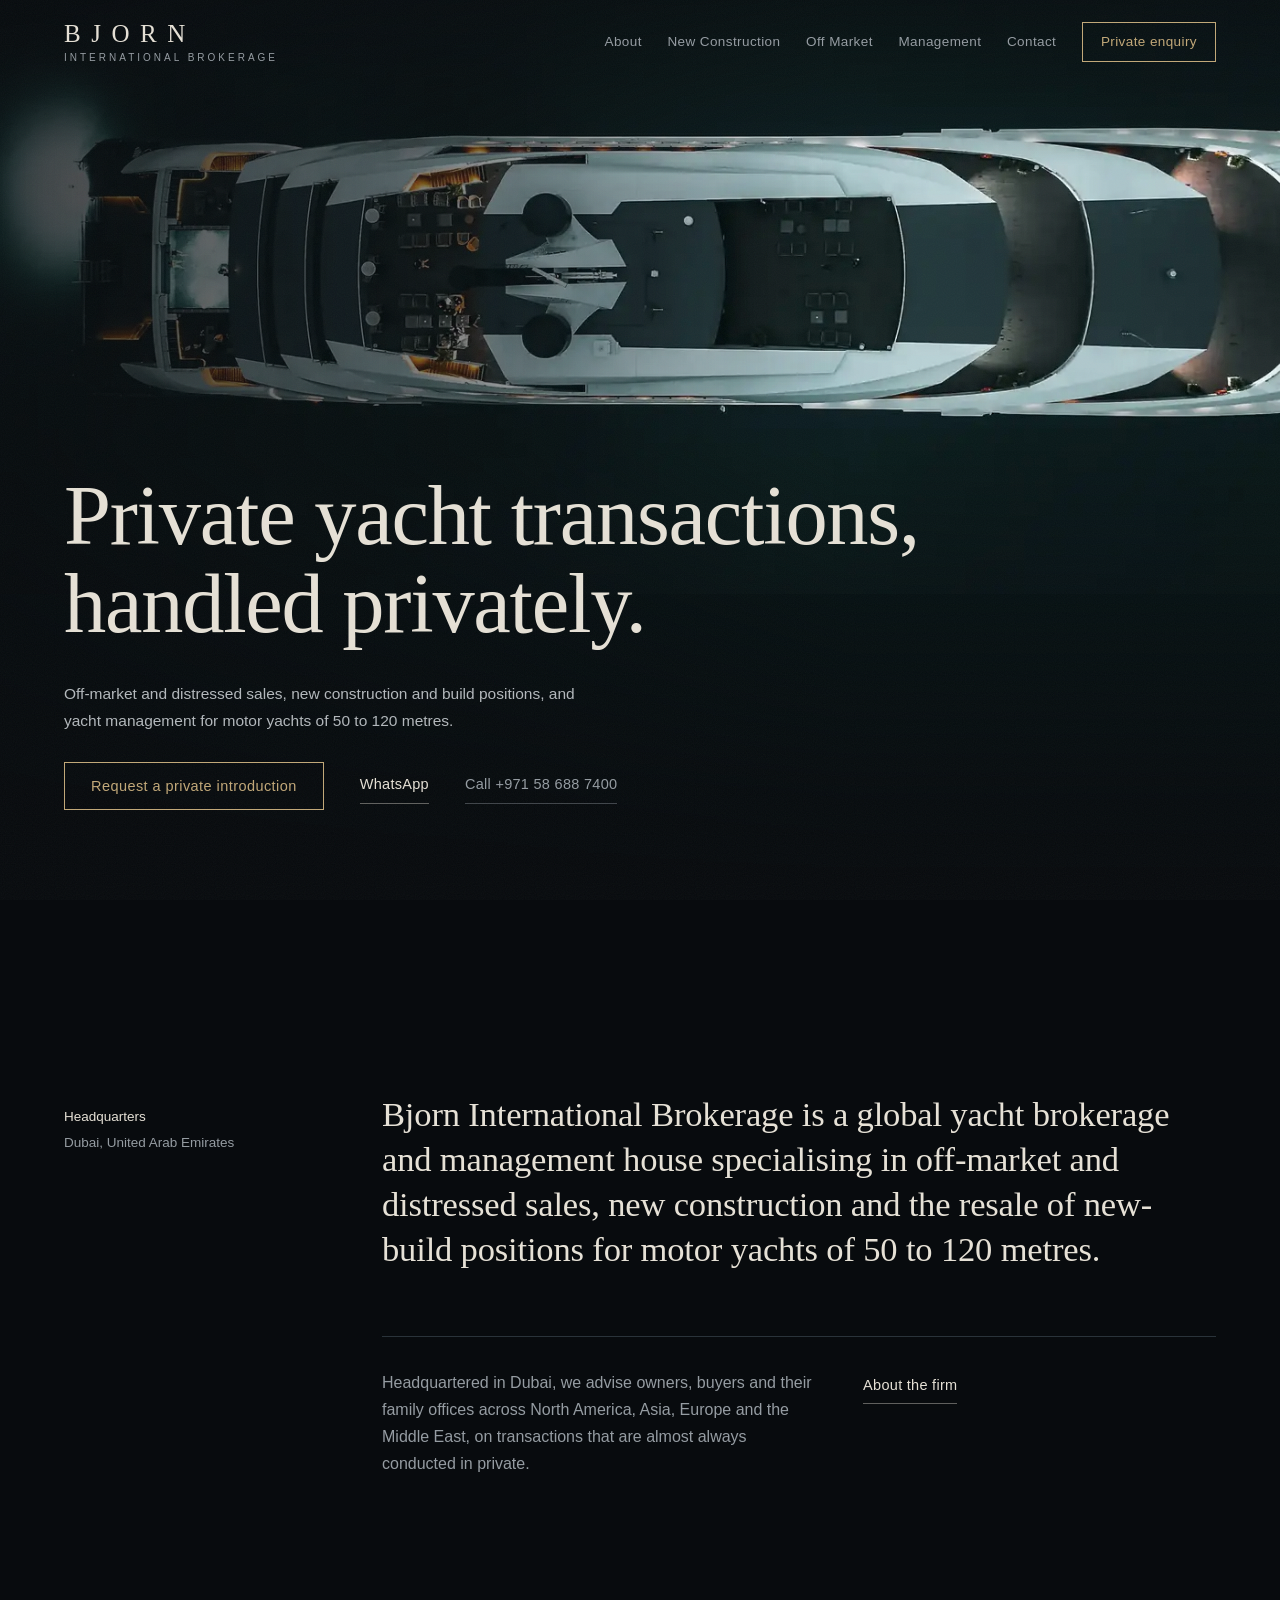
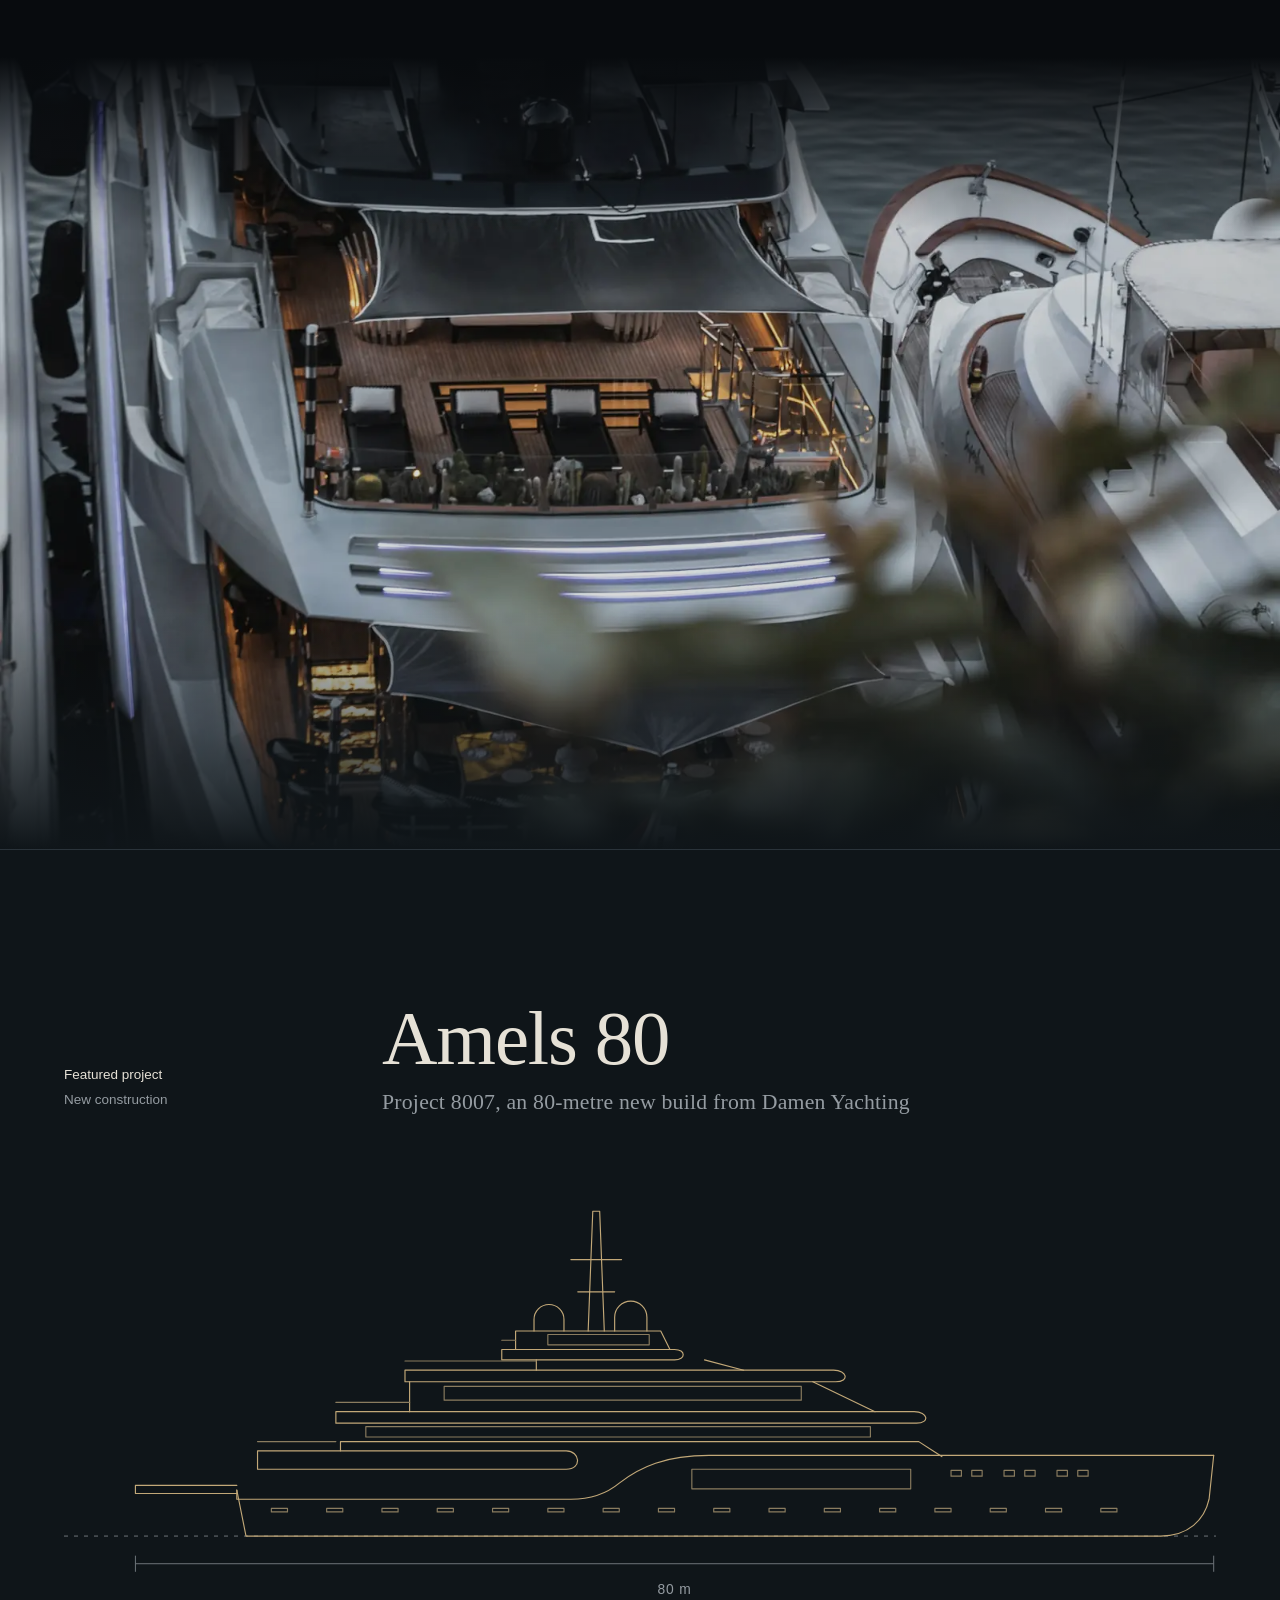
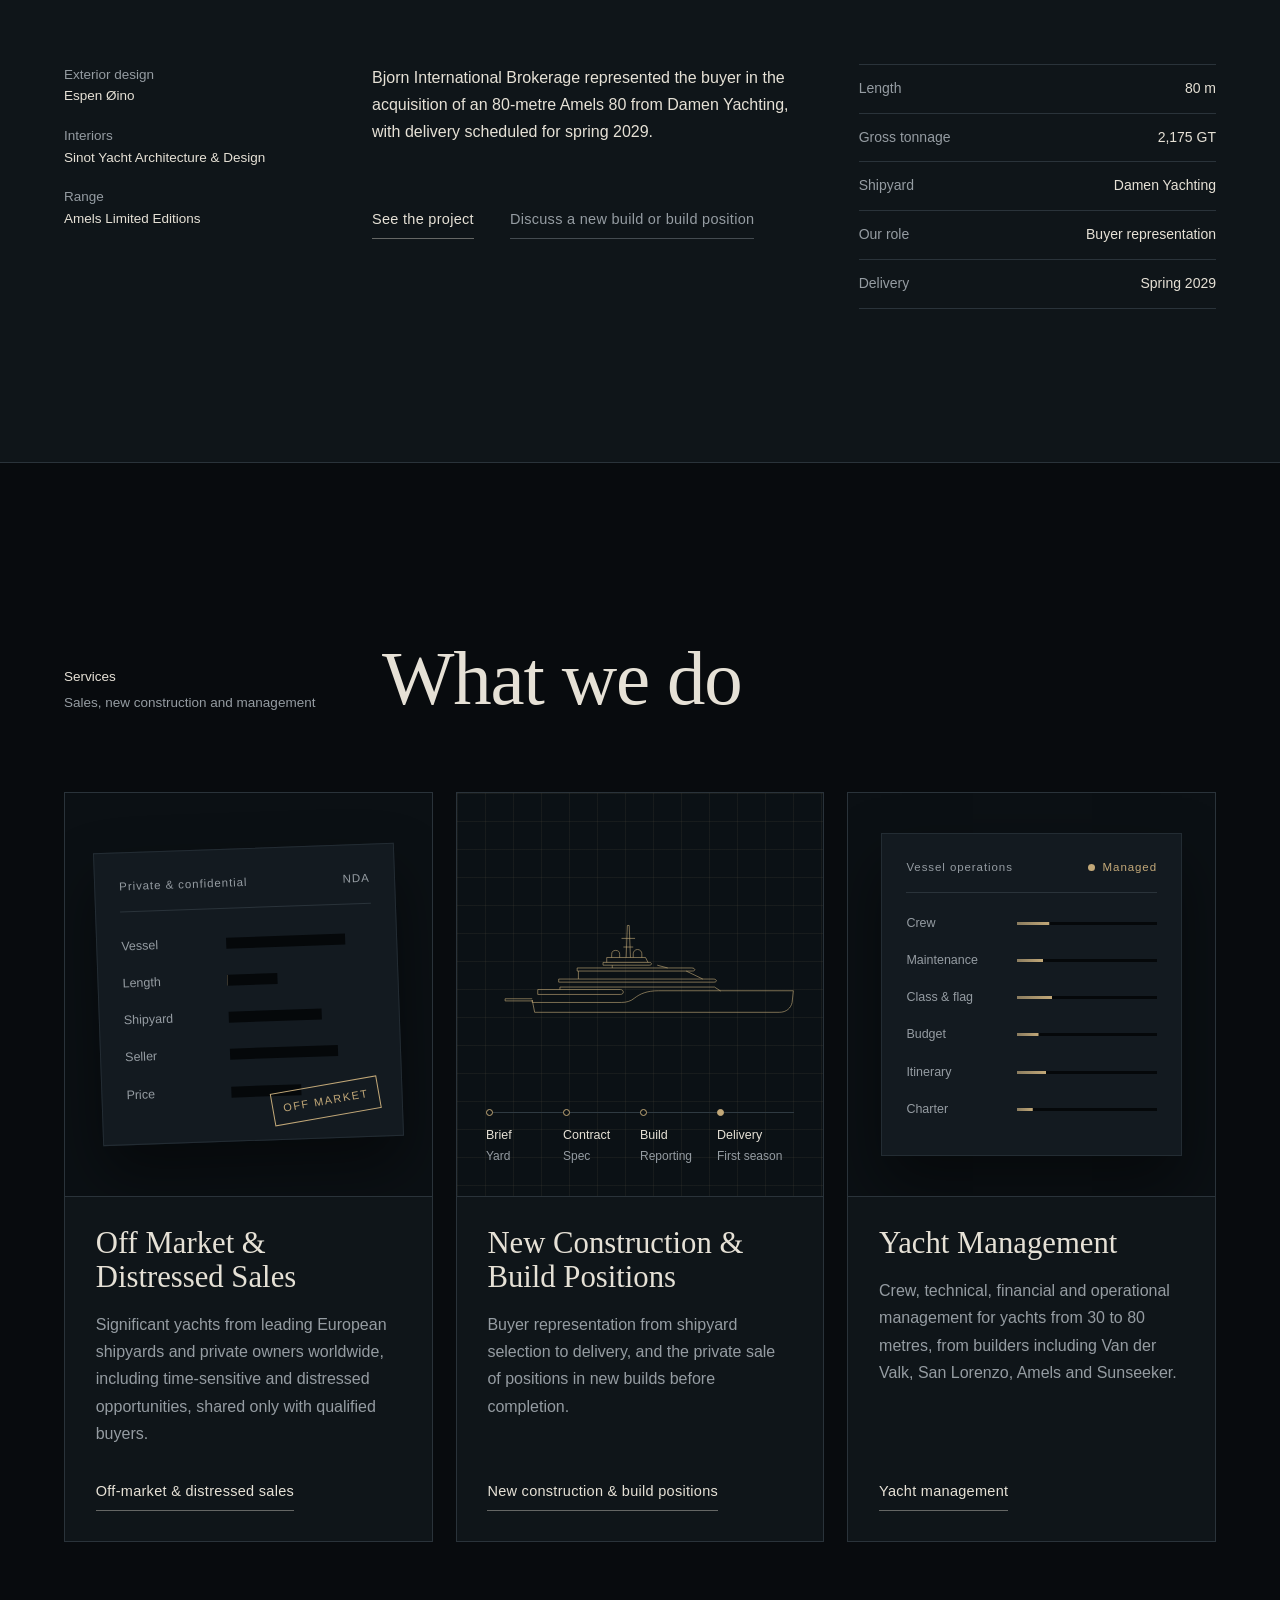
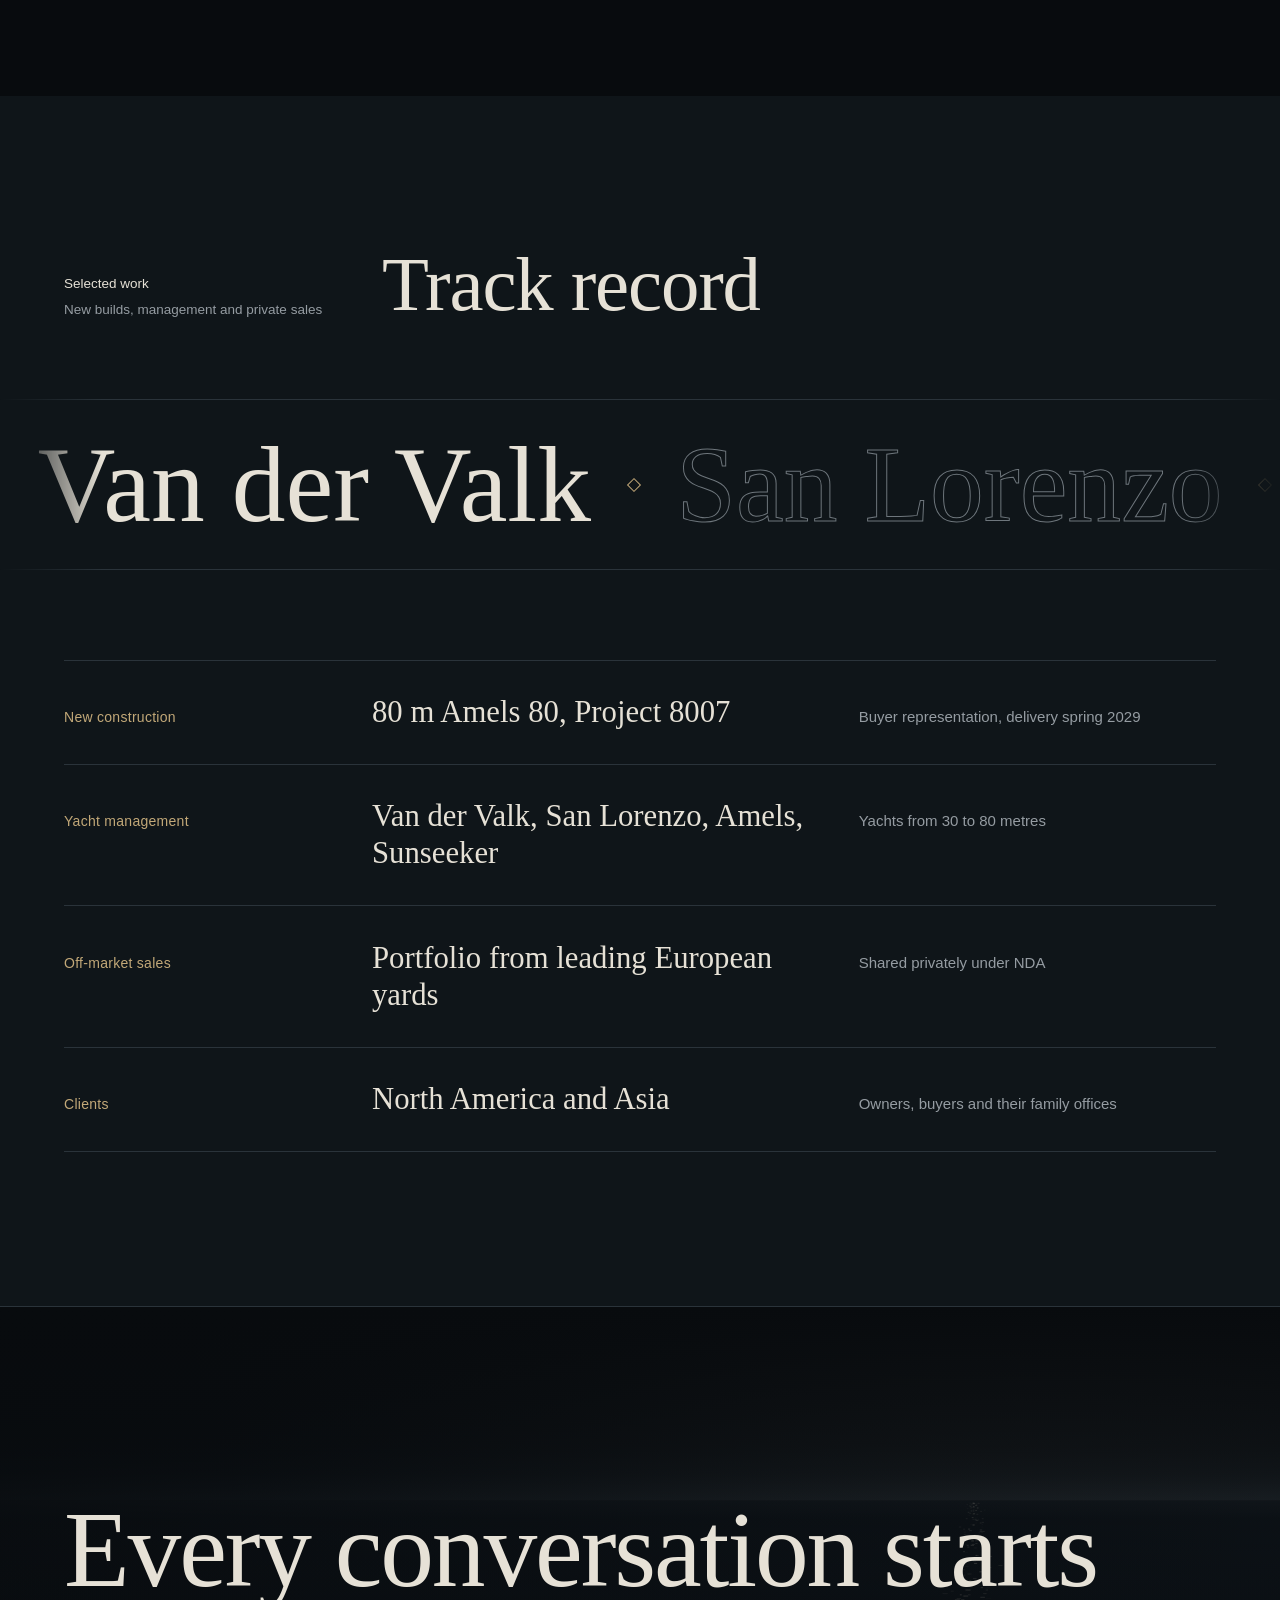
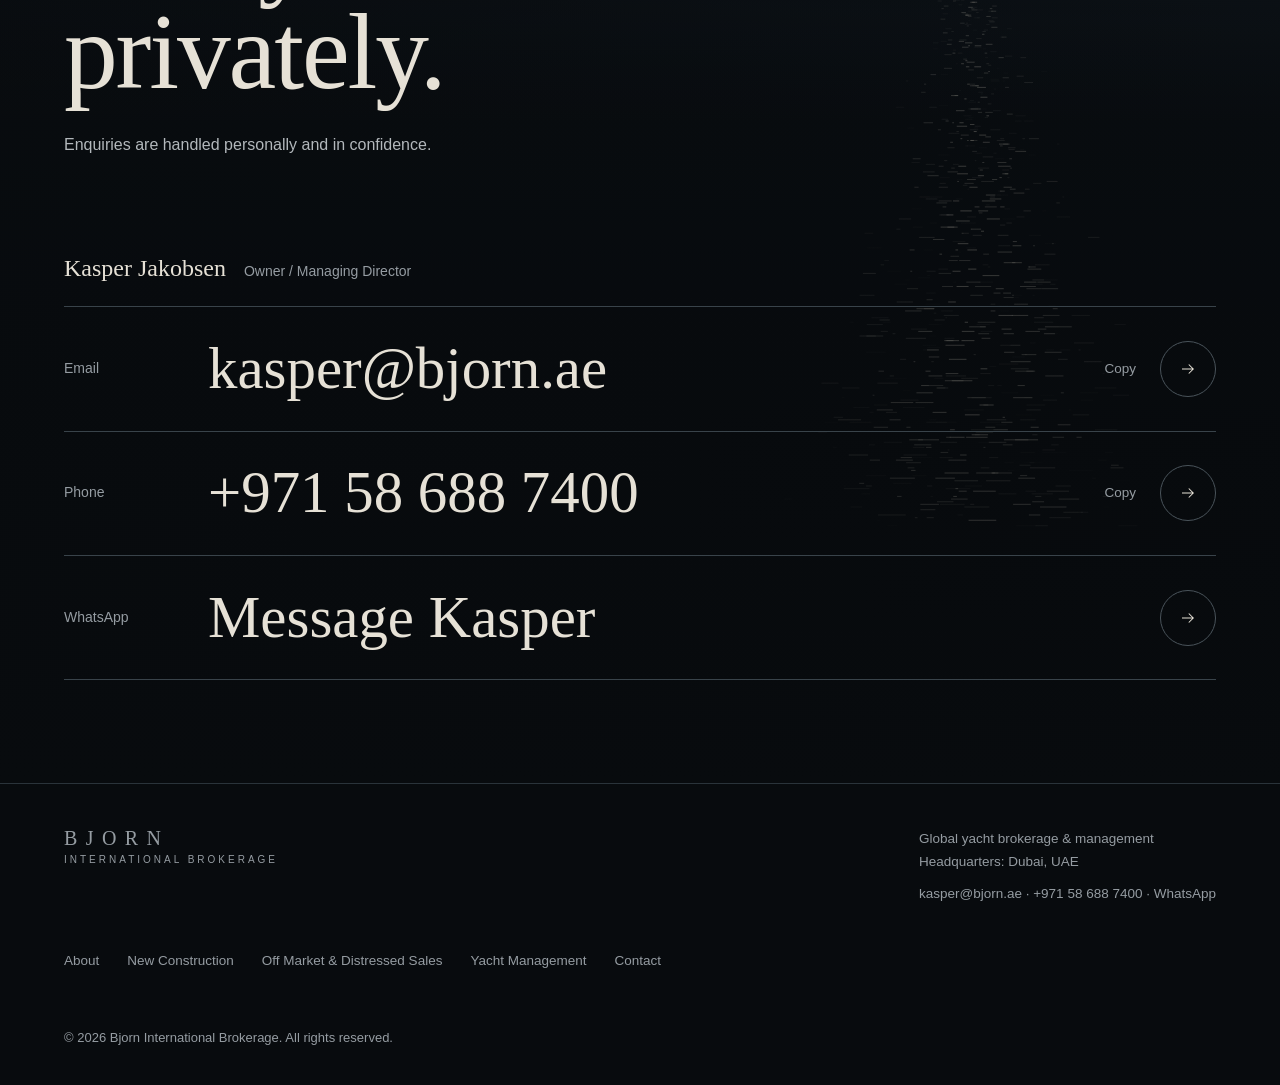
==== commit 716dc771: "Client feedback: no repeated photos; operations panel for management, Seven Yachts card on About" ====
--- a/index.html
+++ b/index.html
@@ -201,7 +201,16 @@
           </div>
         </article>
         <article class="svc-card" >
-          <div class="svc-vis"><img src="assets/img/stern-night.webp" srcset="assets/img/stern-night-480.webp 480w, assets/img/stern-night.webp 800w" sizes="(max-width: 640px) 100vw, (max-width: 1020px) 50vw, 33vw" loading="lazy" decoding="async" alt="Stern of a superyacht at night, pool and aft decks lit" width="800" height="1073" decoding="async"></div>
+          <div class="svc-vis opsvis" aria-hidden="true"><div class="ops">
+              <div class="ops-head"><span>Vessel operations</span><span class="live"><i></i>Managed</span></div>
+              <div class="ops-row"><span>Crew</span><b style="--f:92%"></b></div>
+              <div class="ops-row"><span>Maintenance</span><b style="--f:74%"></b></div>
+              <div class="ops-row"><span>Class & flag</span><b style="--f:100%"></b></div>
+              <div class="ops-row"><span>Budget</span><b style="--f:61%"></b></div>
+              <div class="ops-row"><span>Itinerary</span><b style="--f:83%"></b></div>
+              <div class="ops-row"><span>Charter</span><b style="--f:45%"></b></div>
+            </div>
+</div>
           <div class="svc-body">
             <h3>Yacht Management</h3>
             <p>Crew, technical, financial and operational management for yachts from 30 to 80 metres, from builders including Van der Valk, San Lorenzo, Amels and Sunseeker.</p>
--- a/assets/site.css
+++ b/assets/site.css
@@ -1 +1 @@
-@keyframes settle{to{transform:scale(1)}}@keyframes rise{to{transform:translateY(0)}}@keyframes fade{to{opacity:1}}@keyframes marq{to{transform:translateX(-50%)}}@font-face{font-family:"Cormorant Garamond";font-style:normal;font-weight:300;font-display:swap;src:url(fonts/cormorant-garamond-latin-300-normal.woff2)format("woff2")}@font-face{font-family:"Cormorant Garamond";font-style:italic;font-weight:300;font-display:swap;src:url(fonts/cormorant-garamond-latin-300-italic.woff2)format("woff2")}@font-face{font-family:"Cormorant Garamond";font-style:normal;font-weight:400;font-display:swap;src:url(fonts/cormorant-garamond-latin-400-normal.woff2)format("woff2")}@font-face{font-family:"Cormorant Garamond";font-style:normal;font-weight:500;font-display:swap;src:url(fonts/cormorant-garamond-latin-500-normal.woff2)format("woff2")}@font-face{font-family:"Manrope";font-style:normal;font-weight:300;font-display:swap;src:url(fonts/manrope-latin-300-normal.woff2)format("woff2")}@font-face{font-family:"Manrope";font-style:normal;font-weight:400;font-display:swap;src:url(fonts/manrope-latin-400-normal.woff2)format("woff2")}@font-face{font-family:"Manrope";font-style:normal;font-weight:500;font-display:swap;src:url(fonts/manrope-latin-500-normal.woff2)format("woff2")}:root{--abyss:#080B0E;--hull:#0F1519;--line:#2A333A;--bone:#E6E1D6;--fog:#959CA2;--brass:#C2A878;--brass-soft:#8A7C5F;--serif:"Cormorant Garamond","Iowan Old Style","Palatino Linotype",Georgia,serif;--sans:"Manrope","Helvetica Neue",Arial,sans-serif;--pad:clamp(20px,5vw,72px);--max:1360px;color-scheme:dark;box-sizing:border-box;padding-top:env(safe-area-inset-top,0);padding-bottom:env(safe-area-inset-bottom,0)}@media (prefers-color-scheme:dark){:root:not([data-theme=light]){--abyss:#080B0E}}:root[data-theme=dark]{--abyss:#080B0E}*,::after,::before{box-sizing:inherit;margin:0;padding:0}html{scroll-behavior:smooth;scroll-padding-top:calc(env(safe-area-inset-top,0) + 84px);-webkit-text-size-adjust:100%}body{background:var(--abyss);color:var(--bone);font-family:var(--sans);font-weight:300;font-size:16px;line-height:1.7;-webkit-font-smoothing:antialiased;overflow-x:hidden}canvas,img,svg{display:block;max-width:100%}a{color:inherit;text-decoration:none}::selection{background:var(--brass);color:var(--abyss)}:focus-visible{outline:1px solid var(--brass);outline-offset:4px}.skip{position:absolute;left:16px;top:-60px;z-index:200;background:var(--bone);color:var(--abyss);padding:10px 16px;font-size:14px}.skip:focus{top:calc(env(safe-area-inset-top,0) + 12px)}.hero::after,body::after{content:"";inset:0;pointer-events:none}body::after{position:fixed;z-index:100;opacity:.045;background-image:url("data:image/svg+xml,%3Csvg xmlns='http://www.w3.org/2000/svg' width='160' height='160'%3E%3Cfilter id='n'%3E%3CfeTurbulence type='fractalNoise' baseFrequency='.9' numOctaves='2' stitchTiles='stitch'/%3E%3C/filter%3E%3Crect width='100%25' height='100%25' filter='url(%23n)'/%3E%3C/svg%3E")}.wrap{max-width:var(--max);margin:0 auto;padding:0 var(--pad)}.site-head{position:fixed;top:0;left:0;right:0;z-index:50;padding-top:env(safe-area-inset-top,0);transition:background .5s ease,border-color .5s ease;border-bottom:1px solid transparent}.site-head.is-solid{background:rgba(8,11,14,.92);backdrop-filter:blur(14px);-webkit-backdrop-filter:blur(14px);border-color:var(--line)}.head-inner{align-items:center;justify-content:space-between;height:84px;max-width:var(--max);margin:0 auto;padding:0 var(--pad)}.head-inner,.mark,.nav{display:flex}.mark{flex-direction:column;line-height:1}.mark b{font-family:var(--serif);font-weight:400;font-size:25px;letter-spacing:.42em;margin-right:-.42em}.mark span{font-size:10px;letter-spacing:.3em;color:var(--fog);margin-top:7px}.nav{gap:clamp(18px,2vw,32px);align-items:center;font-size:13.5px;letter-spacing:.03em;white-space:nowrap}.nav a{color:var(--fog);transition:color .3s}.menu-btn,.nav .clock em,.nav a:hover,.nav a[aria-current]{color:var(--bone)}.nav .clock{padding-left:32px;border-left:1px solid var(--line);color:var(--fog);font-variant-numeric:tabular-nums}.nav .clock em{font-style:normal}.menu-btn{display:none;background:0 0;border:0;font:inherit;font-size:14px;letter-spacing:.06em;cursor:pointer;padding:12px 0}.drawer{position:fixed;inset:0;z-index:60;background:var(--abyss);display:flex;flex-direction:column;justify-content:center;padding:calc(env(safe-area-inset-top,0) + 90px) var(--pad) calc(env(safe-area-inset-bottom,0) + 40px);opacity:0;visibility:hidden;transition:opacity .4s,visibility .4s}.drawer.open{opacity:1;visibility:visible}.drawer a,.hero h1{font-family:var(--serif);font-weight:300}.drawer a{font-size:clamp(32px,9vw,44px);line-height:1.35;border-bottom:1px solid var(--line);padding:10px 0}.drawer .close{position:absolute;top:calc(env(safe-area-inset-top,0) + 22px);right:var(--pad);background:0 0;border:0;color:var(--bone);font:inherit;font-size:14px;letter-spacing:.06em;cursor:pointer;padding:12px 0}.hero{position:relative;height:100svh;min-height:640px;overflow:hidden;background:#061415}.hero-copy,.hero-media{position:absolute;left:0;right:0}.hero-media{top:-6%;height:100%;display:block}.hero-media img{width:100%;height:100%;object-fit:contain;object-position:50%0;filter:saturate(.85);transform:scale(1.04);transform-origin:50% 30%;animation:settle 10s cubic-bezier(.16,1,.3,1) forwards}.hero::after{position:absolute;background:linear-gradient(90deg,rgba(8,11,14,.78) 0%,rgba(8,11,14,.45) 38%,rgba(8,11,14,0) 66%),linear-gradient(180deg,rgba(8,11,14,.6) 0%,rgba(8,11,14,0) 18%,rgba(8,11,14,0) 50%,rgba(8,11,14,.85) 88%,var(--abyss) 100%)}.hero-copy{z-index:2;bottom:clamp(56px,10vh,120px)}.hero h1{font-size:clamp(44px,6.6vw,100px);line-height:.98;letter-spacing:-.015em;max-width:11.5em}.hero h1 span,.page-hero h1 span{display:block;overflow:hidden;padding-bottom:.06em}.hero h1 span i{display:block;font-style:normal;transform:translateY(105%);animation:rise 1.6s cubic-bezier(.16,1,.3,1) forwards}.hero h1 span:nth-child(2) i{animation-delay:.18s}.hero-foot{margin-top:clamp(24px,3.4vh,40px);opacity:0;animation:fade 1.4s ease .9s forwards}.hero-foot p{color:#b3b8bc;font-size:15.5px;max-width:34em}.hero-actions{display:flex;flex-wrap:wrap;gap:16px 36px;margin-top:28px}.link{position:relative;display:inline-block;font-size:14.5px;letter-spacing:.02em;padding:4px 0 7px;color:var(--bone)}.link::after,.link::before{content:"";position:absolute;left:0;bottom:0;height:1px;width:100%}.link::after{background:currentColor;opacity:.4}.link::before{background:var(--brass);transform:scaleX(0);transform-origin:left;transition:transform .6s cubic-bezier(.16,1,.3,1);z-index:1}.link:focus-visible::before,.link:hover::before{transform:scaleX(1)}.link.muted{color:var(--fog)}.btn{display:inline-flex;align-items:center;justify-content:center;min-height:48px;padding:0 26px;border:1px solid var(--brass);color:var(--brass);font-size:14.5px;letter-spacing:.03em;background:0 0;cursor:pointer;font-family:var(--sans);transition:background .4s,color .4s}.btn:focus-visible,.btn:hover{background:var(--brass);color:var(--abyss)}.nav .btn{min-height:40px;padding:0 18px;color:var(--brass);font-size:13.5px}.nav .btn:focus-visible,.nav .btn:hover{color:var(--abyss)}.hero-actions{align-items:center}.copy-btn{background:0 0;border:0;color:var(--fog);font:inherit;font-size:13.5px;cursor:pointer;padding:12px 0 12px 12px;min-height:44px;min-width:64px;text-align:right}.copy-btn:hover,.credits li,.foot address a:hover,.foot nav a:hover,.place strong{color:var(--bone)}.drawer-contact{margin-top:36px;display:flex;flex-direction:column;gap:10px;font-size:15px;color:var(--fog)}.drawer .drawer-contact a{font-family:var(--sans);font-size:15px;border:0;padding:6px 0;color:var(--bone)}.dock{display:none}@media (max-width:640px){.dock{display:grid;grid-template-columns:1fr 1fr 1fr;position:fixed;left:0;right:0;bottom:0;z-index:40;background:rgba(8,11,14,.94);backdrop-filter:blur(14px);-webkit-backdrop-filter:blur(14px);border-top:1px solid var(--line);padding-bottom:env(safe-area-inset-bottom,0);transform:translateY(110%);transition:transform .5s cubic-bezier(.16,1,.3,1)}.dock.show{transform:none}.dock a{display:flex;align-items:center;justify-content:center;min-height:56px;font-size:14.5px;letter-spacing:.03em}.dock a+a{border-left:1px solid var(--line)}.dock a:last-child{color:var(--brass)}footer{padding-bottom:calc(env(safe-area-inset-bottom,0) + 90px)}}section{position:relative}.place{font-size:13.5px;color:var(--fog);line-height:1.9}.place strong{display:block;font-weight:400}.intro{padding:clamp(110px,15vw,210px)0 clamp(110px,14vw,190px)}.intro-grid{display:grid;grid-template-columns:3fr 9fr;gap:40px}.intro .place{padding-top:12px}.lede,.project h2{font-family:var(--serif);font-weight:300}.lede{font-size:clamp(27px,2.7vw,40px);line-height:1.3;letter-spacing:-.005em;max-width:23em}.intro-body,.project{border-top:1px solid var(--line)}.intro-body{display:grid;grid-template-columns:5fr 4fr;gap:40px;margin-top:clamp(40px,5vw,64px);padding-top:32px}.intro-body p{color:var(--fog)}.project{padding:clamp(100px,12vw,160px)0;background:var(--hull);border-bottom:1px solid var(--line)}.project-head{display:grid;grid-template-columns:3fr 9fr;gap:40px;align-items:end}.project h2{font-size:clamp(46px,6vw,92px);line-height:.95;letter-spacing:-.015em}.project h2 small{font-size:clamp(20px,1.7vw,26px);letter-spacing:.01em;margin-top:16px}.drawing{margin:clamp(56px,7vw,100px)0 clamp(44px,5vw,70px)}.drawing svg{width:100%;height:auto;overflow:visible}.drawing .ln{fill:none;stroke:var(--brass);stroke-width:1;stroke-linejoin:round;stroke-linecap:round}.drawing .ln.soft{stroke:var(--brass-soft)}.drawing .dim{fill:none;stroke:var(--fog);stroke-width:1;vector-effect:non-scaling-stroke;opacity:.7}.drawing text{font-family:var(--sans);font-size:12px;fill:var(--fog);letter-spacing:.06em}.drawing .draw{stroke-dasharray:1;stroke-dashoffset:1;transition:stroke-dashoffset 3.2s cubic-bezier(.65,0,.35,1)}.drawing.on .draw{stroke-dashoffset:0}.project-body{display:grid;grid-template-columns:3fr 5fr 4fr;gap:40px}.credits{list-style:none;font-size:13.5px;line-height:1.6}.credits li{margin-bottom:18px}.credits span,.project h2 small{display:block;color:var(--fog)}.intro-body p,.project-body p{max-width:32em}.specs{list-style:none;font-size:14px}.specs li{display:flex;justify-content:space-between;gap:20px;padding:12px 0;border-bottom:1px solid var(--line)}.specs li:first-child{border-top:1px solid var(--line)}.specs span{color:var(--fog)}.project-body .link{margin-top:30px}.sr{position:absolute;width:1px;height:1px;overflow:hidden;clip:rect(0 0 0 0)}.services{padding:clamp(110px,14vw,190px)0 clamp(100px,12vw,170px)}.sec-head{display:grid;grid-template-columns:3fr 9fr;gap:40px;align-items:end}.sec-head h2{font-family:var(--serif);font-weight:300;font-size:clamp(44px,6vw,92px);line-height:.95;letter-spacing:-.015em}.svc-grid{display:grid;grid-template-columns:repeat(3,1fr);gap:clamp(14px,1.8vw,26px);margin-top:clamp(48px,6vw,84px)}.svc-card{display:flex;flex-direction:column;background:var(--hull);border:1px solid var(--line);transition:border-color .6s ease}.svc-card:focus-within,.svc-card:hover{border-color:rgba(194,168,120,.55)}.sheet .r i,.svc-vis{position:relative;overflow:hidden}.svc-vis{aspect-ratio:4/4.4;border-bottom:1px solid var(--line);background:#0b1014}.svc-vis img{width:100%;height:100%;object-fit:cover;object-position:50% 40%;filter:saturate(.85) brightness(.85);transition:transform 1.6s cubic-bezier(.16,1,.3,1)}.svc-card:hover .svc-vis img{transform:scale(1.04)}.svc-body{display:flex;flex-direction:column;flex:1;padding:clamp(24px,2.4vw,36px)}.svc-body h3{font-family:var(--serif);font-weight:300;font-size:clamp(28px,2.4vw,36px);line-height:1.1}.svc-body p{color:var(--fog);margin:16px 0 28px}.svc-body .link{margin-top:auto;align-self:flex-start}.dossier{display:flex;align-items:center;justify-content:center;padding:9%}.sheet{position:relative;width:100%;background:#131a20;border:1px solid #232c33;padding:8% 8% 10%;box-shadow:0 30px 60px rgba(0,0,0,.45);transform:rotate(-2deg);transition:transform 1.2s cubic-bezier(.16,1,.3,1)}.svc-card.active .sheet,.svc-card:hover .sheet{transform:rotate(0)}.sheet-head{display:flex;justify-content:space-between;font-size:11.5px;letter-spacing:.08em;color:var(--fog);padding-bottom:14px;border-bottom:1px solid #2a333a;margin-bottom:16px}.sheet .r{display:grid;grid-template-columns:38% 1fr;align-items:center;gap:10px;padding:8px 0;font-size:12.5px;color:var(--fog)}.sheet .r i{display:block;height:11px;width:var(--w);background:#05080a}.sheet .r i::after{content:"";position:absolute;inset:0;background:var(--brass);transform:translateX(-101%);transition:transform .9s cubic-bezier(.16,1,.3,1);opacity:.85}.svc-card.active .sheet .r i::after,.svc-card:hover .sheet .r i::after{transform:translateX(0)}.svc-card.active .sheet .r:nth-child(3) i::after,.svc-card:hover .sheet .r:nth-child(3) i::after{transition-delay:.06s}.svc-card.active .sheet .r:nth-child(4) i::after,.svc-card:hover .sheet .r:nth-child(4) i::after{transition-delay:.12s}.svc-card.active .sheet .r:nth-child(5) i::after,.svc-card:hover .sheet .r:nth-child(5) i::after{transition-delay:.18s}.svc-card.active .sheet .r:nth-child(6) i::after,.svc-card:hover .sheet .r:nth-child(6) i::after{transition-delay:.24s}.plan li::before,.stamp{position:absolute;border:1px solid var(--brass)}.stamp{right:7%;bottom:7%;color:var(--brass);font-size:11px;letter-spacing:.14em;padding:6px 10px;transform:rotate(-8deg)}.plan{background-color:#0b1115;background-image:linear-gradient(rgba(194,168,120,.07) 1px,transparent 1px),linear-gradient(90deg,rgba(194,168,120,.07) 1px,transparent 1px);background-size:28px 28px;display:flex;flex-direction:column;justify-content:space-between;padding:9% 8% 8%}.plan svg{width:100%;height:auto;margin:auto 0}.plan .ln{fill:none;stroke:var(--brass);stroke-width:2;stroke-linejoin:round}.plan .soft{stroke:var(--brass-soft)}.plan ol{list-style:none;display:grid;grid-template-columns:repeat(4,1fr);border-top:1px solid #2f3a41;counter-reset:s}.plan li{counter-increment:s;font-size:12px;color:var(--fog);padding-top:12px;position:relative}.plan li::before{content:"";top:-4px;left:0;width:7px;height:7px;border-radius:50%;background:#0b1115;transition:background .4s}.plan li:last-child::before,.steps li:last-child::before{background:var(--brass)}.plan li b{display:block;font-weight:400;color:var(--bone);font-size:12.5px}.still{position:relative;height:clamp(420px,62vw,860px);max-height:88vh;margin:0;overflow:hidden;background:#06090b}.still img{width:100%;height:100%;object-fit:cover;object-position:50% 42%;filter:saturate(.85) brightness(.85)}.still::after{content:"";position:absolute;inset:0;pointer-events:none;background:linear-gradient(180deg,var(--abyss) 0%,rgba(8,11,14,0) 22%,rgba(8,11,14,0) 70%,var(--hull) 100%)}.marquee,.record{border-bottom:1px solid var(--line)}.record{background:var(--hull);padding:clamp(100px,12vw,170px)0}.marquee{margin-top:clamp(48px,6vw,80px);overflow:hidden;border-top:1px solid var(--line);padding:clamp(18px,2.4vw,34px)0;-webkit-mask-image:linear-gradient(90deg,transparent,#000 8%,#000 92%,transparent);mask-image:linear-gradient(90deg,transparent,#000 8%,#000 92%,transparent)}.marquee-track{display:flex;align-items:center;width:max-content;animation:marq 70s linear infinite}.marquee span{font-family:var(--serif);font-weight:300;font-size:clamp(54px,8.4vw,132px);line-height:1;white-space:nowrap;padding:0 .35em;color:var(--bone)}.marquee span.o{color:transparent;-webkit-text-stroke:1px #6e767c}.marquee em{display:block;width:10px;height:10px;border:1px solid var(--brass);transform:rotate(45deg);flex:none}.marquee:hover .marquee-track{animation-play-state:paused}.ledger{margin-top:clamp(56px,7vw,96px)}.ledger-row{display:grid;grid-template-columns:3fr 5fr 4fr;gap:40px;align-items:baseline;padding:clamp(22px,2.6vw,34px)0;border-top:1px solid var(--line);position:relative}.ledger-row:last-child{border-bottom:1px solid var(--line)}.ledger-row::before{content:"";position:absolute;left:0;top:-1px;height:1px;width:100%;background:var(--brass);transform:scaleX(0);transform-origin:left;transition:transform .9s cubic-bezier(.16,1,.3,1)}.ledger-row:hover::before{transform:scaleX(1)}.ledger-row .k{color:var(--brass);font-size:14px;letter-spacing:.02em}.ledger-row .v{font-family:var(--serif);font-weight:300;font-size:clamp(24px,2.4vw,34px);line-height:1.2}.ledger-row .d{color:var(--fog);font-size:15px}.closing{position:relative;overflow:hidden;padding:clamp(120px,15vw,220px)0 clamp(70px,8vw,110px)}.closing canvas{position:absolute;inset:0;width:100%;height:100%;z-index:0}.closing::before{content:"";position:absolute;inset:0;z-index:1;pointer-events:none;background:linear-gradient(180deg,var(--abyss) 0%,rgba(8,11,14,.35) 30%,rgba(8,11,14,.55) 60%,var(--abyss) 100%),linear-gradient(90deg,rgba(8,11,14,.7) 0%,rgba(8,11,14,.2) 60%,rgba(8,11,14,0) 100%)}.closing .wrap{position:relative;z-index:2}.closing h2,.person b{font-family:var(--serif)}.closing h2{font-weight:300;font-size:clamp(52px,8.4vw,136px);line-height:.95;letter-spacing:-.02em;max-width:10em}.closing .sub{color:#b3b8bc;margin-top:28px;max-width:30em;font-size:16px}.person{display:flex;flex-wrap:wrap;gap:4px 18px;align-items:baseline;margin-top:clamp(56px,7vw,96px);padding-bottom:18px}.person b{font-weight:400;font-size:24px}.cline .k,.person span{color:var(--fog);font-size:14px}.lines{border-top:1px solid #39434a}.cline{display:grid;grid-template-columns:120px 1fr auto 56px;align-items:center;gap:24px;padding:clamp(20px,2.4vw,34px)0;border-bottom:1px solid #39434a;position:relative}.cline::before{content:"";position:absolute;left:0;bottom:-1px;height:1px;width:100%;background:var(--brass);transform:scaleX(0);transform-origin:left;transition:transform .9s cubic-bezier(.16,1,.3,1)}.cline:focus-within::before,.cline:hover::before{transform:scaleX(1)}.cline a.v,.page-hero h1{font-family:var(--serif);font-weight:300}.cline a.v{font-size:clamp(30px,4.6vw,68px);line-height:1.05;transition:color .4s;overflow-wrap:anywhere}.cline:hover a.v{color:var(--brass)}.cline .go{display:flex;align-items:center;justify-content:center;width:56px;height:56px;border:1px solid #4a545b;border-radius:50%;color:var(--bone);transition:background .4s,border-color .4s,color .4s}.cline .go svg{width:18px;height:18px;transition:transform .5s cubic-bezier(.16,1,.3,1)}.cline:hover .go{background:var(--brass);border-color:var(--brass);color:var(--abyss)}.cline:hover .go svg{transform:translateX(3px)}footer{border-top:1px solid var(--line);padding:44px 0 36px;font-size:13.5px;color:var(--fog)}.foot,.foot nav{display:flex;flex-wrap:wrap}.foot{gap:24px 48px;justify-content:space-between;align-items:flex-start}.foot .mark b{font-size:20px}.foot address{font-style:normal;line-height:1.7}.foot nav{gap:0 28px}.crumb a,.foot address a,.foot nav a{display:inline-block;padding:10px 0}.copy{margin-top:44px;font-size:13px}@media (max-width:1280px){.nav .clock{display:none}}@media (max-width:1120px){.nav a:not(.btn){display:none}.head-inner .menu-btn{display:block}.nav{gap:0;margin-left:auto;margin-right:28px}}@media (max-width:1020px){.intro-grid,.project-head,.sec-head{grid-template-columns:1fr}.svc-grid{grid-template-columns:1fr 1fr}.svc-card:last-child{grid-column:1/-1}.svc-card:last-child .svc-vis{aspect-ratio:16/8}.ledger-row{grid-template-columns:1fr 2fr;gap:8px 32px}.ledger-row .d{grid-column:2}.intro-body{grid-template-columns:1fr;gap:20px}.project-body{grid-template-columns:1fr 1fr}.credits{grid-column:1/-1;display:flex;flex-wrap:wrap;gap:0 40px}}@media (max-width:640px){.drawing .detail,.nav{display:none}.head-inner{height:70px}.mark b{font-size:21px}.mark span{font-size:9px}.hero{min-height:600px}.hero-media{top:0;height:100%}.hero-media img{object-fit:cover;object-position:50% 12%}.hero::after{background:linear-gradient(180deg,rgba(8,11,14,.5) 0%,rgba(8,11,14,0) 12%,rgba(8,11,14,.55) 30%,rgba(8,11,14,.92) 48%,var(--abyss) 100%)}.project-body,.svc-grid{grid-template-columns:1fr}.drawing .ln{stroke-width:2.4}.drawing text{font-size:34px}.svc-card:last-child .svc-vis,.svc-vis{aspect-ratio:4/3.4}.svc-vis.dossier,.svc-vis.plan{aspect-ratio:auto;padding:12% 10%}.plan svg{margin:4%0 14%}.ledger-row{grid-template-columns:1fr;gap:6px}.ledger-row .d{grid-column:1}.cline{grid-template-columns:1fr auto;gap:6px 16px}.cline .k{grid-column:1/-1}.cline .go{display:none}.still{max-height:none}.still,.still img{height:auto}}@media (prefers-reduced-motion:reduce){*,::after,::before{animation-duration:.01ms!important;animation-delay:0s!important;transition-duration:.01ms!important;transition-delay:0s!important}html{scroll-behavior:auto}.marquee-track{animation:none}}.nav a[aria-current=page]{color:var(--bone)}.crumb span[aria-hidden],.drawer a[aria-current=page],.next:hover strong{color:var(--brass)}.page-hero{position:relative;overflow:hidden;min-height:clamp(600px,86vh,900px);display:flex;align-items:flex-end;padding:calc(84px + clamp(48px,8vh,100px))0 clamp(56px,9vh,110px);border-bottom:1px solid var(--line);background:var(--abyss)}.page-hero .ph-media,.page-hero canvas{position:absolute;inset:0}.page-hero .ph-media img{width:100%;height:100%;object-fit:cover;filter:saturate(.85) brightness(.75);transform:scale(1.04);animation:settle 10s cubic-bezier(.16,1,.3,1) forwards}.page-hero .ph-media::after{content:"";position:absolute;inset:0;background:linear-gradient(90deg,rgba(8,11,14,.85) 0%,rgba(8,11,14,.5) 45%,rgba(8,11,14,.15) 100%),linear-gradient(180deg,rgba(8,11,14,.7) 0%,rgba(8,11,14,0) 30%,rgba(8,11,14,0) 60%,var(--abyss) 100%)}.page-hero canvas{width:100%;height:100%}.page-hero canvas+.ph-shade{position:absolute;inset:0;background:linear-gradient(180deg,rgba(8,11,14,.6) 0%,rgba(8,11,14,0) 30%,rgba(8,11,14,.4) 70%,var(--abyss) 100%)}.page-hero .wrap{position:relative;z-index:2;width:100%}.ph-grid{display:grid;grid-template-columns:7fr 5fr;gap:clamp(32px,5vw,80px);align-items:end}.crumb{display:flex;flex-wrap:wrap;align-items:center;gap:0 10px;font-size:13.5px;line-height:1.4;color:var(--fog);margin-bottom:clamp(20px,3vh,32px)}.crumb a{color:var(--fog);transition:color .3s;padding:6px 0}.crumb a:hover{color:var(--bone)}.page-hero h1{font-size:clamp(46px,6.8vw,108px);line-height:.98;letter-spacing:-.015em;max-width:11em}.page-hero h1 span i{display:block;font-style:normal;transform:translateY(105%);animation:rise 1.5s cubic-bezier(.16,1,.3,1) forwards}.page-hero h1 span:nth-child(2) i{animation-delay:.15s}.page-hero .lead{color:#b3b8bc;font-size:clamp(16px,1.25vw,18px);max-width:34em;margin-top:clamp(22px,3vh,34px);opacity:0;animation:fade 1.2s ease .7s forwards}.page-hero .hero-actions{opacity:0;animation:fade 1.2s ease .9s forwards}.ph-visual{opacity:0;animation:fade 1.6s ease .5s forwards}.ph-visual .sheet{transform:rotate(-3deg);max-width:440px;margin-left:auto}.ph-visual .drawing{margin:0}.ph-wide{margin-top:clamp(48px,7vh,90px)}.ph-wide .drawing{max-width:1100px;margin:0 0 0 auto}.page-hero .ph-media.stern img{transform-origin:8% 46%;transform:scale(1.9);animation:none;filter:saturate(.9) brightness(.7)}.page-hero .ph-media.stern::after{background:linear-gradient(90deg,rgba(8,11,14,.92) 0%,rgba(8,11,14,.7) 50%,rgba(8,11,14,.3) 100%),linear-gradient(180deg,rgba(8,11,14,.6) 0%,rgba(8,11,14,0) 30%,rgba(8,11,14,0) 60%,var(--abyss) 100%)}.band{padding:clamp(100px,13vw,180px)0}.band.alt{background:var(--hull);border-top:1px solid var(--line);border-bottom:1px solid var(--line)}.split{display:grid;grid-template-columns:3fr 9fr;gap:40px}.split .place{padding-top:12px}.statement{font-family:var(--serif);font-weight:300;font-size:clamp(28px,3vw,44px);line-height:1.28;letter-spacing:-.005em;max-width:22em}.body-cols{display:grid;grid-template-columns:1fr 1fr;gap:clamp(28px,4vw,64px);margin-top:clamp(36px,4.5vw,60px);padding-top:32px;border-top:1px solid var(--line)}.body-cols p,.pillar p{color:var(--fog);max-width:34em}.body-cols p+p{margin-top:1em}.body-cols strong{color:var(--bone);font-weight:400}.quote{position:relative;padding:clamp(80px,10vw,140px)0;text-align:left}.duo h3,.pillar h3,.quote blockquote,.steps h3{font-family:var(--serif);font-weight:300;line-height:1.15}.quote blockquote{font-style:italic;font-size:clamp(32px,4.2vw,64px);max-width:18em;letter-spacing:-.01em}.pillar::before,.quote blockquote::before{content:"";height:1px;background:var(--brass)}.quote blockquote::before{display:block;width:56px;margin-bottom:clamp(28px,3vw,44px)}.pillars{display:grid;grid-template-columns:repeat(2,1fr);gap:0 clamp(28px,4vw,64px);margin-top:clamp(44px,5vw,72px)}.pillar{padding:clamp(28px,3vw,40px)0;border-top:1px solid var(--line);position:relative}.pillar::before{position:absolute;left:0;top:-1px;width:40px}.duo h3,.pillar h3,.steps h3{font-size:clamp(26px,2.4vw,34px)}.pillar p{margin-top:12px;max-width:30em}.steps{list-style:none;display:grid;grid-template-columns:repeat(var(--n,4),1fr);gap:0;margin-top:clamp(48px,6vw,84px);counter-reset:st}.steps li{counter-increment:st;position:relative;padding:44px clamp(16px,2vw,32px)0 0;border-top:1px solid #3a444b}.note::before,.steps li::before{content:"";border:1px solid var(--brass)}.steps li::before{position:absolute;top:-6px;left:0;width:11px;height:11px;border-radius:50%;background:var(--abyss)}.band.alt .steps li::before,.duo article{background:var(--hull)}.steps li::after{content:counter(st,decimal-leading-zero);position:absolute;top:14px;left:0;font-size:12.5px;letter-spacing:.08em;color:var(--brass)}.duo h3,.steps h3{font-size:clamp(24px,2.1vw,30px)}.steps p{color:var(--fog);font-size:15px;margin-top:10px}.duo{display:grid;grid-template-columns:1fr 1fr;gap:clamp(14px,1.8vw,26px);margin-top:clamp(44px,5vw,72px)}.duo article{border:1px solid var(--line);padding:clamp(28px,3.2vw,48px);transition:border-color .6s}.band.alt .duo article{background:var(--abyss)}.duo article:hover{border-color:rgba(194,168,120,.5)}.duo .k,.tags li{color:var(--brass);font-size:14px}.duo h3{font-size:clamp(28px,2.6vw,38px);line-height:1.12;margin-top:14px}.duo p{margin-top:16px;max-width:32em}.tags{list-style:none;display:flex;flex-wrap:wrap;gap:10px;margin-top:28px}.tags li{border:1px solid #3a444b;padding:9px 16px;color:var(--bone)}.duo p,.note{color:var(--fog)}.note{display:flex;gap:16px;align-items:baseline;margin-top:clamp(44px,5vw,64px);padding-top:24px;border-top:1px solid var(--line);font-size:15px}.note::before{flex:none;width:8px;height:8px;transform:rotate(45deg) translateY(-1px)}.manage{margin-top:clamp(44px,5vw,72px)}.manage-row{display:grid;grid-template-columns:4fr 8fr;gap:40px;align-items:baseline;padding:clamp(24px,2.8vw,36px)0;border-top:1px solid var(--line);position:relative}.manage-row:last-child{border-bottom:1px solid var(--line)}.manage-row::before{content:"";position:absolute;left:0;top:-1px;height:1px;width:100%;background:var(--brass);transform:scaleX(0);transform-origin:left;transition:transform .9s cubic-bezier(.16,1,.3,1)}.manage-row:hover::before{transform:scaleX(1)}.manage-row h3,.yard-row li{font-family:var(--serif);font-weight:300}.manage-row h3{font-size:clamp(26px,2.4vw,34px);line-height:1.15}.manage-row p{color:var(--fog);max-width:36em}.yard-row{list-style:none;display:grid;grid-template-columns:repeat(4,1fr);margin-top:clamp(36px,4vw,56px);border-top:1px solid var(--line);border-bottom:1px solid var(--line)}.yard-row li{display:flex;align-items:center;justify-content:center;text-align:center;font-size:clamp(24px,2.6vw,38px);padding:clamp(28px,3.4vw,46px) 12px}.yard-row li+li{border-left:1px solid var(--line)}.media-split,.profile{display:grid;grid-template-columns:6fr 6fr;gap:clamp(32px,5vw,80px);align-items:center}.media-split figure{margin:0;position:relative;overflow:hidden;aspect-ratio:4/5;border:1px solid var(--line)}.media-split figure img{width:100%;height:100%;object-fit:cover;filter:saturate(.85) brightness(.85)}.band h2,.media-split h2{font-size:clamp(40px,4.6vw,72px);line-height:1;letter-spacing:-.015em}.media-split p,.profile p{color:var(--fog);margin-top:24px;max-width:32em}.media-split p.big{font-size:clamp(22px,1.9vw,28px);line-height:1.35;color:var(--bone)}.profile{grid-template-columns:5fr 7fr;align-items:start;margin-top:clamp(44px,5vw,72px)}.band h2,.media-split h2,.media-split p.big,.monogram{font-family:var(--serif);font-weight:300}.monogram{aspect-ratio:1;max-width:340px;border:1px solid var(--line);display:flex;align-items:center;justify-content:center;background:radial-gradient(circle at 30% 20%,#1a232a,#0b1014 70%);font-size:clamp(72px,9vw,128px);letter-spacing:.06em;color:var(--brass)}.profile h3{font-size:clamp(34px,3.4vw,52px);line-height:1.05}.profile .role{color:var(--brass);font-size:14px;margin-top:10px}.profile p{max-width:34em;font-size:17px}.profile .hero-actions{margin-top:30px}.next{display:block;border-top:1px solid var(--line);padding:clamp(56px,7vw,96px)0;transition:background .6s}.next:hover{background:var(--hull)}.next .go,.next .wrap{display:flex;align-items:center}.next .wrap{justify-content:space-between;gap:24px}.next small{display:block;margin-bottom:12px}.form h2,.next strong,.profile h3{font-family:var(--serif);font-weight:300}.next strong{font-size:clamp(34px,4.6vw,72px);line-height:1;transition:color .4s}.next .go{flex:none;justify-content:center;width:72px;height:72px;border:1px solid #4a545b;border-radius:50%;transition:background .4s,border-color .4s,color .4s}.next .go svg{width:22px;height:22px;transition:transform .5s cubic-bezier(.16,1,.3,1)}.next:hover .go{background:var(--brass);border-color:var(--brass);color:var(--abyss)}.next:hover .go svg{transform:translateX(4px)}.contact-grid{display:grid;grid-template-columns:5fr 7fr;gap:clamp(40px,6vw,100px);align-items:start}.channels .cline{grid-template-columns:1fr auto;gap:4px 16px}.channels .cline a.v{font-size:clamp(26px,2.6vw,38px)}.channels .hq{margin-top:36px;color:var(--fog);font-size:15px;line-height:1.8}.channels .hq strong{display:block;color:var(--bone);font-weight:400}.form{background:var(--hull);border:1px solid var(--line);padding:clamp(28px,3.6vw,56px)}.form h2{font-size:clamp(32px,3vw,44px);line-height:1.1}.form>p{color:var(--fog);margin-top:12px}.fields{display:grid;grid-template-columns:1fr 1fr;gap:22px 24px;margin-top:32px}.field{display:flex;flex-direction:column;gap:8px}.channels .cline .k,.field.full{grid-column:1/-1}.field label,.next small{font-size:13.5px;color:var(--fog)}.field label em{font-style:normal;color:var(--brass)}.field input,.field select,.field textarea{font:inherit;font-size:16px;color:var(--bone);background:var(--abyss);border:1px solid #3a444b;border-radius:0;padding:14px 16px;min-height:52px;transition:border-color .3s,box-shadow .3s;-webkit-appearance:none;appearance:none}.field textarea{min-height:150px;resize:vertical}.field select{background-image:linear-gradient(45deg,transparent 50%,var(--brass) 50%),linear-gradient(135deg,var(--brass) 50%,transparent 50%);background-position:calc(100% - 22px) 50%,calc(100% - 16px) 50%;background-size:6px 6px;background-repeat:no-repeat;padding-right:44px}.field input:focus,.field select:focus,.field textarea:focus{outline:0;border-color:var(--brass);box-shadow:0 0 0 1px var(--brass)}.field [aria-invalid=true]{border-color:#d08a7a}.field .err{font-size:13px;color:#e3a595;min-height:0}.hp{position:absolute;left:-9999px;width:1px;height:1px;overflow:hidden}.form-foot{display:flex;flex-wrap:wrap;gap:16px 28px;align-items:center;justify-content:space-between;margin-top:28px}.form-foot small{color:var(--fog);font-size:13.5px;max-width:28em}.form .btn{min-width:200px}.form-status{margin-top:20px;font-size:15px;color:var(--bone)}.form.sent .fields,.form.sent .form-foot{display:none}.form.sent .form-status{font-family:var(--serif);font-size:clamp(24px,2.2vw,32px);line-height:1.3}@media (max-width:1020px){.contact-grid,.media-split,.ph-grid,.profile,.split{grid-template-columns:1fr}.ph-visual{max-width:560px}.ph-wide{max-width:none}.page-hero .ph-media.stern img{transform:scale(1.3);transform-origin:20% 40%}.ph-visual .sheet{margin-left:0}.steps{grid-template-columns:repeat(2,1fr);gap:40px 24px}.steps li{padding-right:0}.pillars{grid-template-columns:1fr}.yard-row{grid-template-columns:1fr 1fr}.yard-row li:nth-child(3){border-left:0}.yard-row li:nth-child(n+3){border-top:1px solid var(--line)}.media-split figure{aspect-ratio:16/10}.monogram{max-width:220px}}@media (max-width:640px){.page-hero{min-height:0;padding-top:calc(70px + 64px)}.page-hero .ph-media.stern img{transform:none}.ph-wide .drawing .detail{display:none}.body-cols,.duo,.fields,.steps{grid-template-columns:1fr}.steps{gap:0;border-left:1px solid #3a444b;margin-left:5px}.steps li{border-top:0;padding:24px 0 36px 32px}.steps li::before{top:2px;left:-6px}.steps li::after{top:0;left:32px}.manage-row{gap:10px}.manage-row,.yard-row{grid-template-columns:1fr}.yard-row li,.yard-row li+li{border-left:0;justify-content:flex-start;padding:22px 0}.yard-row li+li{border-top:1px solid var(--line)}.next .go{width:56px;height:56px}.form .btn{width:100%}}.nav a:not(.btn){padding:8px 0}+@keyframes settle{to{transform:scale(1)}}@keyframes rise{to{transform:translateY(0)}}@keyframes fade{to{opacity:1}}@keyframes marq{to{transform:translateX(-50%)}}@keyframes pulse{70%{box-shadow:0 0 0 8px transparent}to{box-shadow:0 0 0 0 transparent}}@font-face{font-family:"Cormorant Garamond";font-style:normal;font-weight:300;font-display:swap;src:url(fonts/cormorant-garamond-latin-300-normal.woff2)format("woff2")}@font-face{font-family:"Cormorant Garamond";font-style:italic;font-weight:300;font-display:swap;src:url(fonts/cormorant-garamond-latin-300-italic.woff2)format("woff2")}@font-face{font-family:"Cormorant Garamond";font-style:normal;font-weight:400;font-display:swap;src:url(fonts/cormorant-garamond-latin-400-normal.woff2)format("woff2")}@font-face{font-family:"Cormorant Garamond";font-style:normal;font-weight:500;font-display:swap;src:url(fonts/cormorant-garamond-latin-500-normal.woff2)format("woff2")}@font-face{font-family:"Manrope";font-style:normal;font-weight:300;font-display:swap;src:url(fonts/manrope-latin-300-normal.woff2)format("woff2")}@font-face{font-family:"Manrope";font-style:normal;font-weight:400;font-display:swap;src:url(fonts/manrope-latin-400-normal.woff2)format("woff2")}@font-face{font-family:"Manrope";font-style:normal;font-weight:500;font-display:swap;src:url(fonts/manrope-latin-500-normal.woff2)format("woff2")}:root{--abyss:#080B0E;--hull:#0F1519;--line:#2A333A;--bone:#E6E1D6;--fog:#959CA2;--brass:#C2A878;--brass-soft:#8A7C5F;--serif:"Cormorant Garamond","Iowan Old Style","Palatino Linotype",Georgia,serif;--sans:"Manrope","Helvetica Neue",Arial,sans-serif;--pad:clamp(20px,5vw,72px);--max:1360px;color-scheme:dark;box-sizing:border-box;padding-top:env(safe-area-inset-top,0);padding-bottom:env(safe-area-inset-bottom,0)}@media (prefers-color-scheme:dark){:root:not([data-theme=light]){--abyss:#080B0E}}:root[data-theme=dark]{--abyss:#080B0E}*,::after,::before{box-sizing:inherit;margin:0;padding:0}html{scroll-behavior:smooth;scroll-padding-top:calc(env(safe-area-inset-top,0) + 84px);-webkit-text-size-adjust:100%}body{background:var(--abyss);color:var(--bone);font-family:var(--sans);font-weight:300;font-size:16px;line-height:1.7;-webkit-font-smoothing:antialiased;overflow-x:hidden}canvas,img,svg{display:block;max-width:100%}a{color:inherit;text-decoration:none}::selection{background:var(--brass);color:var(--abyss)}:focus-visible{outline:1px solid var(--brass);outline-offset:4px}.skip{position:absolute;left:16px;top:-60px;z-index:200;background:var(--bone);color:var(--abyss);padding:10px 16px;font-size:14px}.skip:focus{top:calc(env(safe-area-inset-top,0) + 12px)}.hero::after,body::after{content:"";inset:0;pointer-events:none}body::after{position:fixed;z-index:100;opacity:.045;background-image:url("data:image/svg+xml,%3Csvg xmlns='http://www.w3.org/2000/svg' width='160' height='160'%3E%3Cfilter id='n'%3E%3CfeTurbulence type='fractalNoise' baseFrequency='.9' numOctaves='2' stitchTiles='stitch'/%3E%3C/filter%3E%3Crect width='100%25' height='100%25' filter='url(%23n)'/%3E%3C/svg%3E")}.wrap{max-width:var(--max);margin:0 auto;padding:0 var(--pad)}.site-head{position:fixed;top:0;left:0;right:0;z-index:50;padding-top:env(safe-area-inset-top,0);transition:background .5s ease,border-color .5s ease;border-bottom:1px solid transparent}.site-head.is-solid{background:rgba(8,11,14,.92);backdrop-filter:blur(14px);-webkit-backdrop-filter:blur(14px);border-color:var(--line)}.head-inner{align-items:center;justify-content:space-between;height:84px;max-width:var(--max);margin:0 auto;padding:0 var(--pad)}.head-inner,.mark,.nav{display:flex}.mark{flex-direction:column;line-height:1}.mark b{font-family:var(--serif);font-weight:400;font-size:25px;letter-spacing:.42em;margin-right:-.42em}.mark span{font-size:10px;letter-spacing:.3em;color:var(--fog);margin-top:7px}.nav{gap:clamp(18px,2vw,32px);align-items:center;font-size:13.5px;letter-spacing:.03em;white-space:nowrap}.nav a{color:var(--fog);transition:color .3s}.menu-btn,.nav .clock em,.nav a:hover,.nav a[aria-current]{color:var(--bone)}.nav .clock{padding-left:32px;border-left:1px solid var(--line);color:var(--fog);font-variant-numeric:tabular-nums}.nav .clock em{font-style:normal}.menu-btn{display:none;background:0 0;border:0;font:inherit;font-size:14px;letter-spacing:.06em;cursor:pointer;padding:12px 0}.drawer{position:fixed;inset:0;z-index:60;background:var(--abyss);display:flex;flex-direction:column;justify-content:center;padding:calc(env(safe-area-inset-top,0) + 90px) var(--pad) calc(env(safe-area-inset-bottom,0) + 40px);opacity:0;visibility:hidden;transition:opacity .4s,visibility .4s}.drawer.open{opacity:1;visibility:visible}.drawer a,.hero h1{font-family:var(--serif);font-weight:300}.drawer a{font-size:clamp(32px,9vw,44px);line-height:1.35;border-bottom:1px solid var(--line);padding:10px 0}.drawer .close{position:absolute;top:calc(env(safe-area-inset-top,0) + 22px);right:var(--pad);background:0 0;border:0;color:var(--bone);font:inherit;font-size:14px;letter-spacing:.06em;cursor:pointer;padding:12px 0}.hero{position:relative;height:100svh;min-height:640px;overflow:hidden;background:#061415}.hero-copy,.hero-media{position:absolute;left:0;right:0}.hero-media{top:-6%;height:100%;display:block}.hero-media img{width:100%;height:100%;object-fit:contain;object-position:50%0;filter:saturate(.85);transform:scale(1.04);transform-origin:50% 30%;animation:settle 10s cubic-bezier(.16,1,.3,1) forwards}.hero::after{position:absolute;background:linear-gradient(90deg,rgba(8,11,14,.78) 0%,rgba(8,11,14,.45) 38%,rgba(8,11,14,0) 66%),linear-gradient(180deg,rgba(8,11,14,.6) 0%,rgba(8,11,14,0) 18%,rgba(8,11,14,0) 50%,rgba(8,11,14,.85) 88%,var(--abyss) 100%)}.hero-copy{z-index:2;bottom:clamp(56px,10vh,120px)}.hero h1{font-size:clamp(44px,6.6vw,100px);line-height:.98;letter-spacing:-.015em;max-width:11.5em}.hero h1 span,.page-hero h1 span{display:block;overflow:hidden;padding-bottom:.06em}.hero h1 span i{display:block;font-style:normal;transform:translateY(105%);animation:rise 1.6s cubic-bezier(.16,1,.3,1) forwards}.hero h1 span:nth-child(2) i{animation-delay:.18s}.hero-foot{margin-top:clamp(24px,3.4vh,40px);opacity:0;animation:fade 1.4s ease .9s forwards}.hero-foot p{color:#b3b8bc;font-size:15.5px;max-width:34em}.hero-actions{display:flex;flex-wrap:wrap;gap:16px 36px;margin-top:28px}.link{position:relative;display:inline-block;font-size:14.5px;letter-spacing:.02em;padding:4px 0 7px;color:var(--bone)}.link::after,.link::before{content:"";position:absolute;left:0;bottom:0;height:1px;width:100%}.link::after{background:currentColor;opacity:.4}.link::before{background:var(--brass);transform:scaleX(0);transform-origin:left;transition:transform .6s cubic-bezier(.16,1,.3,1);z-index:1}.link:focus-visible::before,.link:hover::before{transform:scaleX(1)}.link.muted{color:var(--fog)}.btn{display:inline-flex;align-items:center;justify-content:center;min-height:48px;padding:0 26px;border:1px solid var(--brass);color:var(--brass);font-size:14.5px;letter-spacing:.03em;background:0 0;cursor:pointer;font-family:var(--sans);transition:background .4s,color .4s}.btn:focus-visible,.btn:hover{background:var(--brass);color:var(--abyss)}.nav .btn{min-height:40px;padding:0 18px;color:var(--brass);font-size:13.5px}.nav .btn:focus-visible,.nav .btn:hover{color:var(--abyss)}.hero-actions{align-items:center}.copy-btn{background:0 0;border:0;color:var(--fog);font:inherit;font-size:13.5px;cursor:pointer;padding:12px 0 12px 12px;min-height:44px;min-width:64px;text-align:right}.copy-btn:hover,.credits li,.foot address a:hover,.foot nav a:hover,.place strong{color:var(--bone)}.drawer-contact{margin-top:36px;display:flex;flex-direction:column;gap:10px;font-size:15px;color:var(--fog)}.drawer .drawer-contact a{font-family:var(--sans);font-size:15px;border:0;padding:6px 0;color:var(--bone)}.dock{display:none}@media (max-width:640px){.dock{display:grid;grid-template-columns:1fr 1fr 1fr;position:fixed;left:0;right:0;bottom:0;z-index:40;background:rgba(8,11,14,.94);backdrop-filter:blur(14px);-webkit-backdrop-filter:blur(14px);border-top:1px solid var(--line);padding-bottom:env(safe-area-inset-bottom,0);transform:translateY(110%);transition:transform .5s cubic-bezier(.16,1,.3,1)}.dock.show{transform:none}.dock a{display:flex;align-items:center;justify-content:center;min-height:56px;font-size:14.5px;letter-spacing:.03em}.dock a+a{border-left:1px solid var(--line)}.dock a:last-child{color:var(--brass)}footer{padding-bottom:calc(env(safe-area-inset-bottom,0) + 90px)}}section{position:relative}.place{font-size:13.5px;color:var(--fog);line-height:1.9}.place strong{display:block;font-weight:400}.intro{padding:clamp(110px,15vw,210px)0 clamp(110px,14vw,190px)}.intro-grid{display:grid;grid-template-columns:3fr 9fr;gap:40px}.intro .place{padding-top:12px}.lede,.project h2{font-family:var(--serif);font-weight:300}.lede{font-size:clamp(27px,2.7vw,40px);line-height:1.3;letter-spacing:-.005em;max-width:23em}.intro-body,.project{border-top:1px solid var(--line)}.intro-body{display:grid;grid-template-columns:5fr 4fr;gap:40px;margin-top:clamp(40px,5vw,64px);padding-top:32px}.intro-body p{color:var(--fog)}.project{padding:clamp(100px,12vw,160px)0;background:var(--hull);border-bottom:1px solid var(--line)}.project-head{display:grid;grid-template-columns:3fr 9fr;gap:40px;align-items:end}.project h2{font-size:clamp(46px,6vw,92px);line-height:.95;letter-spacing:-.015em}.project h2 small{font-size:clamp(20px,1.7vw,26px);letter-spacing:.01em;margin-top:16px}.drawing{margin:clamp(56px,7vw,100px)0 clamp(44px,5vw,70px)}.drawing svg{width:100%;height:auto;overflow:visible}.drawing .ln{fill:none;stroke:var(--brass);stroke-width:1;stroke-linejoin:round;stroke-linecap:round}.drawing .ln.soft{stroke:var(--brass-soft)}.drawing .dim{fill:none;stroke:var(--fog);stroke-width:1;vector-effect:non-scaling-stroke;opacity:.7}.drawing text{font-family:var(--sans);font-size:12px;fill:var(--fog);letter-spacing:.06em}.drawing .draw{stroke-dasharray:1;stroke-dashoffset:1;transition:stroke-dashoffset 3.2s cubic-bezier(.65,0,.35,1)}.drawing.on .draw{stroke-dashoffset:0}.project-body{display:grid;grid-template-columns:3fr 5fr 4fr;gap:40px}.credits{list-style:none;font-size:13.5px;line-height:1.6}.credits li{margin-bottom:18px}.credits span,.project h2 small{display:block;color:var(--fog)}.intro-body p,.project-body p{max-width:32em}.specs{list-style:none;font-size:14px}.specs li{display:flex;justify-content:space-between;gap:20px;padding:12px 0;border-bottom:1px solid var(--line)}.specs li:first-child{border-top:1px solid var(--line)}.specs span{color:var(--fog)}.project-body .link{margin-top:30px}.sr{position:absolute;width:1px;height:1px;overflow:hidden;clip:rect(0 0 0 0)}.services{padding:clamp(110px,14vw,190px)0 clamp(100px,12vw,170px)}.sec-head{display:grid;grid-template-columns:3fr 9fr;gap:40px;align-items:end}.sec-head h2{font-family:var(--serif);font-weight:300;font-size:clamp(44px,6vw,92px);line-height:.95;letter-spacing:-.015em}.svc-grid{display:grid;grid-template-columns:repeat(3,1fr);gap:clamp(14px,1.8vw,26px);margin-top:clamp(48px,6vw,84px)}.svc-card{display:flex;flex-direction:column;background:var(--hull);border:1px solid var(--line);transition:border-color .6s ease}.svc-card:focus-within,.svc-card:hover{border-color:rgba(194,168,120,.55)}.sheet .r i,.svc-vis{position:relative;overflow:hidden}.svc-vis{aspect-ratio:4/4.4;border-bottom:1px solid var(--line);background:#0b1014}.svc-vis img{width:100%;height:100%;object-fit:cover;object-position:50% 40%;filter:saturate(.85) brightness(.85);transition:transform 1.6s cubic-bezier(.16,1,.3,1)}.svc-card:hover .svc-vis img{transform:scale(1.04)}.svc-body{display:flex;flex-direction:column;flex:1;padding:clamp(24px,2.4vw,36px)}.svc-body h3{font-family:var(--serif);font-weight:300;font-size:clamp(28px,2.4vw,36px);line-height:1.1}.svc-body p{color:var(--fog);margin:16px 0 28px}.svc-body .link{margin-top:auto;align-self:flex-start}.dossier{display:flex;align-items:center;justify-content:center;padding:9%}.sheet{position:relative;width:100%;background:#131a20;border:1px solid #232c33;padding:8% 8% 10%;box-shadow:0 30px 60px rgba(0,0,0,.45);transform:rotate(-2deg);transition:transform 1.2s cubic-bezier(.16,1,.3,1)}.svc-card.active .sheet,.svc-card:hover .sheet{transform:rotate(0)}.sheet-head{display:flex;justify-content:space-between;font-size:11.5px;letter-spacing:.08em;color:var(--fog);padding-bottom:14px;border-bottom:1px solid #2a333a;margin-bottom:16px}.sheet .r{display:grid;grid-template-columns:38% 1fr;align-items:center;gap:10px;padding:8px 0;font-size:12.5px;color:var(--fog)}.sheet .r i{display:block;height:11px;width:var(--w);background:#05080a}.sheet .r i::after{content:"";position:absolute;inset:0;background:var(--brass);transform:translateX(-101%);transition:transform .9s cubic-bezier(.16,1,.3,1);opacity:.85}.svc-card.active .sheet .r i::after,.svc-card:hover .sheet .r i::after{transform:translateX(0)}.svc-card.active .sheet .r:nth-child(3) i::after,.svc-card:hover .sheet .r:nth-child(3) i::after{transition-delay:.06s}.svc-card.active .sheet .r:nth-child(4) i::after,.svc-card:hover .sheet .r:nth-child(4) i::after{transition-delay:.12s}.svc-card.active .sheet .r:nth-child(5) i::after,.svc-card:hover .sheet .r:nth-child(5) i::after{transition-delay:.18s}.svc-card.active .sheet .r:nth-child(6) i::after,.svc-card:hover .sheet .r:nth-child(6) i::after{transition-delay:.24s}.plan li::before,.stamp{position:absolute;border:1px solid var(--brass)}.stamp{right:7%;bottom:7%;color:var(--brass);font-size:11px;letter-spacing:.14em;padding:6px 10px;transform:rotate(-8deg)}.plan{background-color:#0b1115;background-image:linear-gradient(rgba(194,168,120,.07) 1px,transparent 1px),linear-gradient(90deg,rgba(194,168,120,.07) 1px,transparent 1px);background-size:28px 28px;display:flex;flex-direction:column;justify-content:space-between;padding:9% 8% 8%}.plan svg{width:100%;height:auto;margin:auto 0}.plan .ln{fill:none;stroke:var(--brass);stroke-width:2;stroke-linejoin:round}.plan .soft{stroke:var(--brass-soft)}.plan ol{list-style:none;display:grid;grid-template-columns:repeat(4,1fr);border-top:1px solid #2f3a41;counter-reset:s}.plan li{counter-increment:s;font-size:12px;color:var(--fog);padding-top:12px;position:relative}.plan li::before{content:"";top:-4px;left:0;width:7px;height:7px;border-radius:50%;background:#0b1115;transition:background .4s}.plan li:last-child::before,.steps li:last-child::before{background:var(--brass)}.plan li b{display:block;font-weight:400;color:var(--bone);font-size:12.5px}.still{position:relative;height:clamp(420px,62vw,860px);max-height:88vh;margin:0;overflow:hidden;background:#06090b}.still img{width:100%;height:100%;object-fit:cover;object-position:50% 42%;filter:saturate(.85) brightness(.85)}.still::after{content:"";position:absolute;inset:0;pointer-events:none;background:linear-gradient(180deg,var(--abyss) 0%,rgba(8,11,14,0) 22%,rgba(8,11,14,0) 70%,var(--hull) 100%)}.marquee,.record{border-bottom:1px solid var(--line)}.record{background:var(--hull);padding:clamp(100px,12vw,170px)0}.marquee{margin-top:clamp(48px,6vw,80px);overflow:hidden;border-top:1px solid var(--line);padding:clamp(18px,2.4vw,34px)0;-webkit-mask-image:linear-gradient(90deg,transparent,#000 8%,#000 92%,transparent);mask-image:linear-gradient(90deg,transparent,#000 8%,#000 92%,transparent)}.marquee-track{display:flex;align-items:center;width:max-content;animation:marq 70s linear infinite}.marquee span{font-family:var(--serif);font-weight:300;font-size:clamp(54px,8.4vw,132px);line-height:1;white-space:nowrap;padding:0 .35em;color:var(--bone)}.marquee span.o{color:transparent;-webkit-text-stroke:1px #6e767c}.marquee em{display:block;width:10px;height:10px;border:1px solid var(--brass);transform:rotate(45deg);flex:none}.marquee:hover .marquee-track{animation-play-state:paused}.ledger{margin-top:clamp(56px,7vw,96px)}.ledger-row{display:grid;grid-template-columns:3fr 5fr 4fr;gap:40px;align-items:baseline;padding:clamp(22px,2.6vw,34px)0;border-top:1px solid var(--line);position:relative}.ledger-row:last-child{border-bottom:1px solid var(--line)}.ledger-row::before{content:"";position:absolute;left:0;top:-1px;height:1px;width:100%;background:var(--brass);transform:scaleX(0);transform-origin:left;transition:transform .9s cubic-bezier(.16,1,.3,1)}.ledger-row:hover::before{transform:scaleX(1)}.ledger-row .k{color:var(--brass);font-size:14px;letter-spacing:.02em}.ledger-row .v{font-family:var(--serif);font-weight:300;font-size:clamp(24px,2.4vw,34px);line-height:1.2}.ledger-row .d{color:var(--fog);font-size:15px}.closing{position:relative;overflow:hidden;padding:clamp(120px,15vw,220px)0 clamp(70px,8vw,110px)}.closing canvas{position:absolute;inset:0;width:100%;height:100%;z-index:0}.closing::before{content:"";position:absolute;inset:0;z-index:1;pointer-events:none;background:linear-gradient(180deg,var(--abyss) 0%,rgba(8,11,14,.35) 30%,rgba(8,11,14,.55) 60%,var(--abyss) 100%),linear-gradient(90deg,rgba(8,11,14,.7) 0%,rgba(8,11,14,.2) 60%,rgba(8,11,14,0) 100%)}.closing .wrap{position:relative;z-index:2}.closing h2,.person b{font-family:var(--serif)}.closing h2{font-weight:300;font-size:clamp(52px,8.4vw,136px);line-height:.95;letter-spacing:-.02em;max-width:10em}.closing .sub{color:#b3b8bc;margin-top:28px;max-width:30em;font-size:16px}.person{display:flex;flex-wrap:wrap;gap:4px 18px;align-items:baseline;margin-top:clamp(56px,7vw,96px);padding-bottom:18px}.person b{font-weight:400;font-size:24px}.cline .k,.person span{color:var(--fog);font-size:14px}.lines{border-top:1px solid #39434a}.cline{display:grid;grid-template-columns:120px 1fr auto 56px;align-items:center;gap:24px;padding:clamp(20px,2.4vw,34px)0;border-bottom:1px solid #39434a;position:relative}.cline::before{content:"";position:absolute;left:0;bottom:-1px;height:1px;width:100%;background:var(--brass);transform:scaleX(0);transform-origin:left;transition:transform .9s cubic-bezier(.16,1,.3,1)}.cline:focus-within::before,.cline:hover::before{transform:scaleX(1)}.cline a.v,.page-hero h1{font-family:var(--serif);font-weight:300}.cline a.v{font-size:clamp(30px,4.6vw,68px);line-height:1.05;transition:color .4s;overflow-wrap:anywhere}.cline:hover a.v{color:var(--brass)}.cline .go{display:flex;align-items:center;justify-content:center;width:56px;height:56px;border:1px solid #4a545b;border-radius:50%;color:var(--bone);transition:background .4s,border-color .4s,color .4s}.cline .go svg{width:18px;height:18px;transition:transform .5s cubic-bezier(.16,1,.3,1)}.cline:hover .go{background:var(--brass);border-color:var(--brass);color:var(--abyss)}.cline:hover .go svg{transform:translateX(3px)}footer{border-top:1px solid var(--line);padding:44px 0 36px;font-size:13.5px;color:var(--fog)}.foot,.foot nav{display:flex;flex-wrap:wrap}.foot{gap:24px 48px;justify-content:space-between;align-items:flex-start}.foot .mark b{font-size:20px}.foot address{font-style:normal;line-height:1.7}.foot nav{gap:0 28px}.crumb a,.foot address a,.foot nav a{display:inline-block;padding:10px 0}.copy{margin-top:44px;font-size:13px}@media (max-width:1280px){.nav .clock{display:none}}@media (max-width:1120px){.nav a:not(.btn){display:none}.head-inner .menu-btn{display:block}.nav{gap:0;margin-left:auto;margin-right:28px}}@media (max-width:1020px){.intro-grid,.project-head,.sec-head{grid-template-columns:1fr}.svc-grid{grid-template-columns:1fr 1fr}.svc-card:last-child{grid-column:1/-1}.svc-card:last-child .svc-vis{aspect-ratio:16/8}.ledger-row{grid-template-columns:1fr 2fr;gap:8px 32px}.ledger-row .d{grid-column:2}.intro-body{grid-template-columns:1fr;gap:20px}.project-body{grid-template-columns:1fr 1fr}.credits{grid-column:1/-1;display:flex;flex-wrap:wrap;gap:0 40px}}@media (max-width:640px){.drawing .detail,.nav{display:none}.head-inner{height:70px}.mark b{font-size:21px}.mark span{font-size:9px}.hero{min-height:600px}.hero-media{top:0;height:100%}.hero-media img{object-fit:cover;object-position:50% 12%}.hero::after{background:linear-gradient(180deg,rgba(8,11,14,.5) 0%,rgba(8,11,14,0) 12%,rgba(8,11,14,.55) 30%,rgba(8,11,14,.92) 48%,var(--abyss) 100%)}.project-body,.svc-grid{grid-template-columns:1fr}.drawing .ln{stroke-width:2.4}.drawing text{font-size:34px}.svc-card:last-child .svc-vis,.svc-vis{aspect-ratio:4/3.4}.svc-vis.dossier,.svc-vis.plan{aspect-ratio:auto;padding:12% 10%}.plan svg{margin:4%0 14%}.ledger-row{grid-template-columns:1fr;gap:6px}.ledger-row .d{grid-column:1}.cline{grid-template-columns:1fr auto;gap:6px 16px}.cline .k{grid-column:1/-1}.cline .go{display:none}.still{max-height:none}.still,.still img{height:auto}}@media (prefers-reduced-motion:reduce){*,::after,::before{animation-duration:.01ms!important;animation-delay:0s!important;transition-duration:.01ms!important;transition-delay:0s!important}html{scroll-behavior:auto}.marquee-track{animation:none}}.nav a[aria-current=page]{color:var(--bone)}.crumb span[aria-hidden],.drawer a[aria-current=page],.next:hover strong{color:var(--brass)}.page-hero{position:relative;overflow:hidden;min-height:clamp(600px,86vh,900px);display:flex;align-items:flex-end;padding:calc(84px + clamp(48px,8vh,100px))0 clamp(56px,9vh,110px);border-bottom:1px solid var(--line);background:var(--abyss)}.page-hero .ph-media,.page-hero canvas{position:absolute;inset:0}.page-hero .ph-media img{width:100%;height:100%;object-fit:cover;filter:saturate(.85) brightness(.75);transform:scale(1.04);animation:settle 10s cubic-bezier(.16,1,.3,1) forwards}.page-hero .ph-media::after{content:"";position:absolute;inset:0;background:linear-gradient(90deg,rgba(8,11,14,.85) 0%,rgba(8,11,14,.5) 45%,rgba(8,11,14,.15) 100%),linear-gradient(180deg,rgba(8,11,14,.7) 0%,rgba(8,11,14,0) 30%,rgba(8,11,14,0) 60%,var(--abyss) 100%)}.page-hero canvas{width:100%;height:100%}.page-hero canvas+.ph-shade{position:absolute;inset:0;background:linear-gradient(180deg,rgba(8,11,14,.6) 0%,rgba(8,11,14,0) 30%,rgba(8,11,14,.4) 70%,var(--abyss) 100%)}.page-hero .wrap{position:relative;z-index:2;width:100%}.ph-grid{display:grid;grid-template-columns:7fr 5fr;gap:clamp(32px,5vw,80px);align-items:end}.crumb{display:flex;flex-wrap:wrap;align-items:center;gap:0 10px;font-size:13.5px;line-height:1.4;color:var(--fog);margin-bottom:clamp(20px,3vh,32px)}.crumb a{color:var(--fog);transition:color .3s;padding:6px 0}.crumb a:hover{color:var(--bone)}.page-hero h1{font-size:clamp(46px,6.8vw,108px);line-height:.98;letter-spacing:-.015em;max-width:11em}.page-hero h1 span i{display:block;font-style:normal;transform:translateY(105%);animation:rise 1.5s cubic-bezier(.16,1,.3,1) forwards}.page-hero h1 span:nth-child(2) i{animation-delay:.15s}.page-hero .lead{color:#b3b8bc;font-size:clamp(16px,1.25vw,18px);max-width:34em;margin-top:clamp(22px,3vh,34px);opacity:0;animation:fade 1.2s ease .7s forwards}.page-hero .hero-actions{opacity:0;animation:fade 1.2s ease .9s forwards}.ph-visual{opacity:0;animation:fade 1.6s ease .5s forwards}.ph-visual .sheet{transform:rotate(-3deg);max-width:440px;margin-left:auto}.ph-visual .drawing{margin:0}.ph-wide{margin-top:clamp(48px,7vh,90px)}.ph-wide .drawing{max-width:1100px;margin:0 0 0 auto}.page-hero .ph-media.stern img{transform-origin:8% 46%;transform:scale(1.9);animation:none;filter:saturate(.9) brightness(.7)}.page-hero .ph-media.stern::after{background:linear-gradient(90deg,rgba(8,11,14,.92) 0%,rgba(8,11,14,.7) 50%,rgba(8,11,14,.3) 100%),linear-gradient(180deg,rgba(8,11,14,.6) 0%,rgba(8,11,14,0) 30%,rgba(8,11,14,0) 60%,var(--abyss) 100%)}.band{padding:clamp(100px,13vw,180px)0}.band.alt{background:var(--hull);border-top:1px solid var(--line);border-bottom:1px solid var(--line)}.split{display:grid;grid-template-columns:3fr 9fr;gap:40px}.split .place{padding-top:12px}.statement{font-family:var(--serif);font-weight:300;font-size:clamp(28px,3vw,44px);line-height:1.28;letter-spacing:-.005em;max-width:22em}.body-cols{display:grid;grid-template-columns:1fr 1fr;gap:clamp(28px,4vw,64px);margin-top:clamp(36px,4.5vw,60px);padding-top:32px;border-top:1px solid var(--line)}.body-cols p,.pillar p{color:var(--fog);max-width:34em}.body-cols p+p{margin-top:1em}.body-cols strong{color:var(--bone);font-weight:400}.quote{position:relative;padding:clamp(80px,10vw,140px)0;text-align:left}.duo h3,.pillar h3,.quote blockquote,.steps h3{font-family:var(--serif);font-weight:300;line-height:1.15}.quote blockquote{font-style:italic;font-size:clamp(32px,4.2vw,64px);max-width:18em;letter-spacing:-.01em}.pillar::before,.quote blockquote::before{content:"";height:1px;background:var(--brass)}.quote blockquote::before{display:block;width:56px;margin-bottom:clamp(28px,3vw,44px)}.pillars{display:grid;grid-template-columns:repeat(2,1fr);gap:0 clamp(28px,4vw,64px);margin-top:clamp(44px,5vw,72px)}.pillar{padding:clamp(28px,3vw,40px)0;border-top:1px solid var(--line);position:relative}.pillar::before{position:absolute;left:0;top:-1px;width:40px}.duo h3,.pillar h3,.steps h3{font-size:clamp(26px,2.4vw,34px)}.pillar p{margin-top:12px;max-width:30em}.steps{list-style:none;display:grid;grid-template-columns:repeat(var(--n,4),1fr);gap:0;margin-top:clamp(48px,6vw,84px);counter-reset:st}.steps li{counter-increment:st;position:relative;padding:44px clamp(16px,2vw,32px)0 0;border-top:1px solid #3a444b}.note::before,.steps li::before{content:"";border:1px solid var(--brass)}.steps li::before{position:absolute;top:-6px;left:0;width:11px;height:11px;border-radius:50%;background:var(--abyss)}.band.alt .steps li::before,.duo article{background:var(--hull)}.steps li::after{content:counter(st,decimal-leading-zero);position:absolute;top:14px;left:0;font-size:12.5px;letter-spacing:.08em;color:var(--brass)}.duo h3,.steps h3{font-size:clamp(24px,2.1vw,30px)}.steps p{color:var(--fog);font-size:15px;margin-top:10px}.duo{display:grid;grid-template-columns:1fr 1fr;gap:clamp(14px,1.8vw,26px);margin-top:clamp(44px,5vw,72px)}.duo article{border:1px solid var(--line);padding:clamp(28px,3.2vw,48px);transition:border-color .6s}.band.alt .duo article{background:var(--abyss)}.duo article:hover{border-color:rgba(194,168,120,.5)}.duo .k,.tags li{color:var(--brass);font-size:14px}.duo h3{font-size:clamp(28px,2.6vw,38px);line-height:1.12;margin-top:14px}.duo p{margin-top:16px;max-width:32em}.tags{list-style:none;display:flex;flex-wrap:wrap;gap:10px;margin-top:28px}.tags li{border:1px solid #3a444b;padding:9px 16px;color:var(--bone)}.duo p,.note{color:var(--fog)}.note{display:flex;gap:16px;align-items:baseline;margin-top:clamp(44px,5vw,64px);padding-top:24px;border-top:1px solid var(--line);font-size:15px}.note::before{flex:none;width:8px;height:8px;transform:rotate(45deg) translateY(-1px)}.manage{margin-top:clamp(44px,5vw,72px)}.manage-row{display:grid;grid-template-columns:4fr 8fr;gap:40px;align-items:baseline;padding:clamp(24px,2.8vw,36px)0;border-top:1px solid var(--line);position:relative}.manage-row:last-child{border-bottom:1px solid var(--line)}.manage-row::before{content:"";position:absolute;left:0;top:-1px;height:1px;width:100%;background:var(--brass);transform:scaleX(0);transform-origin:left;transition:transform .9s cubic-bezier(.16,1,.3,1)}.manage-row:hover::before,.ph-visual .ops-row b::after,.svc-card.active .ops-row b::after,.svc-card:hover .ops-row b::after{transform:scaleX(1)}.manage-row h3,.yard-row li{font-family:var(--serif);font-weight:300}.manage-row h3{font-size:clamp(26px,2.4vw,34px);line-height:1.15}.manage-row p{color:var(--fog);max-width:36em}.yard-row{list-style:none;display:grid;grid-template-columns:repeat(4,1fr);margin-top:clamp(36px,4vw,56px);border-top:1px solid var(--line);border-bottom:1px solid var(--line)}.yard-row li{display:flex;align-items:center;justify-content:center;text-align:center;font-size:clamp(24px,2.6vw,38px);padding:clamp(28px,3.4vw,46px) 12px}.yard-row li+li{border-left:1px solid var(--line)}.media-split,.profile{display:grid;grid-template-columns:6fr 6fr;gap:clamp(32px,5vw,80px);align-items:center}.media-split figure{margin:0;position:relative;overflow:hidden;aspect-ratio:4/5;border:1px solid var(--line)}.media-split figure img{width:100%;height:100%;object-fit:cover;filter:saturate(.85) brightness(.85)}.band h2,.media-split h2{font-size:clamp(40px,4.6vw,72px);line-height:1;letter-spacing:-.015em}.media-split p,.profile p{color:var(--fog);margin-top:24px;max-width:32em}.media-split p.big{font-size:clamp(22px,1.9vw,28px);line-height:1.35;color:var(--bone)}.profile{grid-template-columns:5fr 7fr;align-items:start;margin-top:clamp(44px,5vw,72px)}.band h2,.media-split h2,.media-split p.big,.monogram{font-family:var(--serif);font-weight:300}.monogram{aspect-ratio:1;max-width:340px;border:1px solid var(--line);display:flex;align-items:center;justify-content:center;background:radial-gradient(circle at 30% 20%,#1a232a,#0b1014 70%);font-size:clamp(72px,9vw,128px);letter-spacing:.06em;color:var(--brass)}.profile h3{font-size:clamp(34px,3.4vw,52px);line-height:1.05}.profile .role{color:var(--brass);font-size:14px;margin-top:10px}.profile p{max-width:34em;font-size:17px}.profile .hero-actions{margin-top:30px}.next{display:block;border-top:1px solid var(--line);padding:clamp(56px,7vw,96px)0;transition:background .6s}.next:hover{background:var(--hull)}.next .go,.next .wrap{display:flex;align-items:center}.next .wrap{justify-content:space-between;gap:24px}.next small{display:block;margin-bottom:12px}.form h2,.next strong,.profile h3{font-family:var(--serif);font-weight:300}.next strong{font-size:clamp(34px,4.6vw,72px);line-height:1;transition:color .4s}.next .go{flex:none;justify-content:center;width:72px;height:72px;border:1px solid #4a545b;border-radius:50%;transition:background .4s,border-color .4s,color .4s}.next .go svg{width:22px;height:22px;transition:transform .5s cubic-bezier(.16,1,.3,1)}.next:hover .go{background:var(--brass);border-color:var(--brass);color:var(--abyss)}.next:hover .go svg{transform:translateX(4px)}.contact-grid{display:grid;grid-template-columns:5fr 7fr;gap:clamp(40px,6vw,100px);align-items:start}.channels .cline{grid-template-columns:1fr auto;gap:4px 16px}.channels .cline a.v{font-size:clamp(26px,2.6vw,38px)}.channels .hq{margin-top:36px;color:var(--fog);font-size:15px;line-height:1.8}.channels .hq strong{display:block;color:var(--bone);font-weight:400}.form{background:var(--hull);border:1px solid var(--line);padding:clamp(28px,3.6vw,56px)}.form h2{font-size:clamp(32px,3vw,44px);line-height:1.1}.form>p{color:var(--fog);margin-top:12px}.fields{display:grid;grid-template-columns:1fr 1fr;gap:22px 24px;margin-top:32px}.field{display:flex;flex-direction:column;gap:8px}.channels .cline .k,.field.full{grid-column:1/-1}.field label,.next small{font-size:13.5px;color:var(--fog)}.field label em{font-style:normal;color:var(--brass)}.field input,.field select,.field textarea{font:inherit;font-size:16px;color:var(--bone);background:var(--abyss);border:1px solid #3a444b;border-radius:0;padding:14px 16px;min-height:52px;transition:border-color .3s,box-shadow .3s;-webkit-appearance:none;appearance:none}.field textarea{min-height:150px;resize:vertical}.field select{background-image:linear-gradient(45deg,transparent 50%,var(--brass) 50%),linear-gradient(135deg,var(--brass) 50%,transparent 50%);background-position:calc(100% - 22px) 50%,calc(100% - 16px) 50%;background-size:6px 6px;background-repeat:no-repeat;padding-right:44px}.field input:focus,.field select:focus,.field textarea:focus{outline:0;border-color:var(--brass);box-shadow:0 0 0 1px var(--brass)}.field [aria-invalid=true]{border-color:#d08a7a}.field .err{font-size:13px;color:#e3a595;min-height:0}.hp{position:absolute;left:-9999px;width:1px;height:1px;overflow:hidden}.form-foot{display:flex;flex-wrap:wrap;gap:16px 28px;align-items:center;justify-content:space-between;margin-top:28px}.form-foot small{color:var(--fog);font-size:13.5px;max-width:28em}.form .btn{min-width:200px}.form-status{margin-top:20px;font-size:15px;color:var(--bone)}.form.sent .fields,.form.sent .form-foot{display:none}.form.sent .form-status{font-family:var(--serif);font-size:clamp(24px,2.2vw,32px);line-height:1.3}@media (max-width:1020px){.contact-grid,.media-split,.ph-grid,.profile,.split{grid-template-columns:1fr}.ph-visual{max-width:560px}.ph-wide{max-width:none}.page-hero .ph-media.stern img{transform:scale(1.3);transform-origin:20% 40%}.ph-visual .sheet{margin-left:0}.steps{grid-template-columns:repeat(2,1fr);gap:40px 24px}.steps li{padding-right:0}.pillars{grid-template-columns:1fr}.yard-row{grid-template-columns:1fr 1fr}.yard-row li:nth-child(3){border-left:0}.yard-row li:nth-child(n+3){border-top:1px solid var(--line)}.media-split figure{aspect-ratio:16/10}.monogram{max-width:220px}}@media (max-width:640px){.page-hero{min-height:0;padding-top:calc(70px + 64px)}.page-hero .ph-media.stern img{transform:none}.ph-wide .drawing .detail{display:none}.body-cols,.duo,.fields,.steps{grid-template-columns:1fr}.steps{gap:0;border-left:1px solid #3a444b;margin-left:5px}.steps li{border-top:0;padding:24px 0 36px 32px}.steps li::before{top:2px;left:-6px}.steps li::after{top:0;left:32px}.manage-row{gap:10px}.manage-row,.yard-row{grid-template-columns:1fr}.yard-row li,.yard-row li+li{border-left:0;justify-content:flex-start;padding:22px 0}.yard-row li+li{border-top:1px solid var(--line)}.next .go{width:56px;height:56px}.form .btn{width:100%}}.nav a:not(.btn){padding:8px 0}.svc-vis.opsvis{display:flex;align-items:center;justify-content:center;padding:9%;background:#0b1014}.ops{width:100%;background:#131a20;border:1px solid #232c33;padding:8% 8% 9%;box-shadow:0 30px 60px rgba(0,0,0,.45)}.ops-head,.ops-head .live,.ops-row{align-items:center;color:var(--fog)}.ops-head{display:flex;justify-content:space-between;font-size:11.5px;letter-spacing:.08em;padding-bottom:14px;border-bottom:1px solid #2a333a;margin-bottom:12px}.ops-head .live{display:flex;gap:8px;color:var(--brass)}.ops-head .live i{width:7px;height:7px;border-radius:50%;background:var(--brass);box-shadow:0 0 0 0 rgba(194,168,120,.6);animation:pulse 2.4s ease-out infinite}.ops-row{display:grid;grid-template-columns:40% 1fr;gap:10px;padding:8px 0;font-size:12.5px}.ops-row b{display:block;height:3px;background:#05080a;position:relative;overflow:hidden}.ops-row b::after{content:"";position:absolute;inset:0;width:var(--f);background:linear-gradient(90deg,#8a7c5f,var(--brass));transform:scaleX(.25);transform-origin:left;transition:transform 1.2s cubic-bezier(.16,1,.3,1)}.ops-row:nth-child(3) b::after{transition-delay:.05s}.ops-row:nth-child(4) b::after{transition-delay:.1s}.ops-row:nth-child(5) b::after{transition-delay:.15s}.ops-row:nth-child(6) b::after{transition-delay:.2s}.ops-row:nth-child(7) b::after{transition-delay:.25s}.ph-visual .ops{max-width:440px;margin-left:auto}.ph-visual .ops-row b::after{transition-delay:1s}@media (max-width:1020px){.ph-visual .ops{margin-left:0}}.origin,.origin li{display:flex;justify-content:space-between}.origin{aspect-ratio:4/5;border:1px solid var(--line);background:radial-gradient(120% 90%at 20%0,#1a232a 0,#0b1014 60%);flex-direction:column;padding:clamp(28px,4vw,56px)}.origin .yr{font-size:13.5px;color:var(--brass);letter-spacing:.04em}.origin strong{display:block;font-family:var(--serif);font-weight:300;font-size:clamp(44px,5vw,80px);line-height:1;letter-spacing:-.01em}.origin ul{list-style:none;border-top:1px solid #2f3a41;margin-top:28px}.origin li{gap:16px;padding:12px 0;border-bottom:1px solid #2f3a41;font-size:14px;color:var(--fog)}.origin li b{font-weight:400;color:var(--bone);text-align:right}@media (max-width:1020px){.origin{aspect-ratio:auto;min-height:360px}}.page-hero.plain{background:radial-gradient(90% 70%at 85% 10%,#16202a 0%,var(--abyss) 60%)}.page-hero.plain::before{content:"";position:absolute;inset:0;opacity:.35;background:repeating-linear-gradient(90deg,transparent 0 119px,rgba(194,168,120,.06) 119px 120px)}
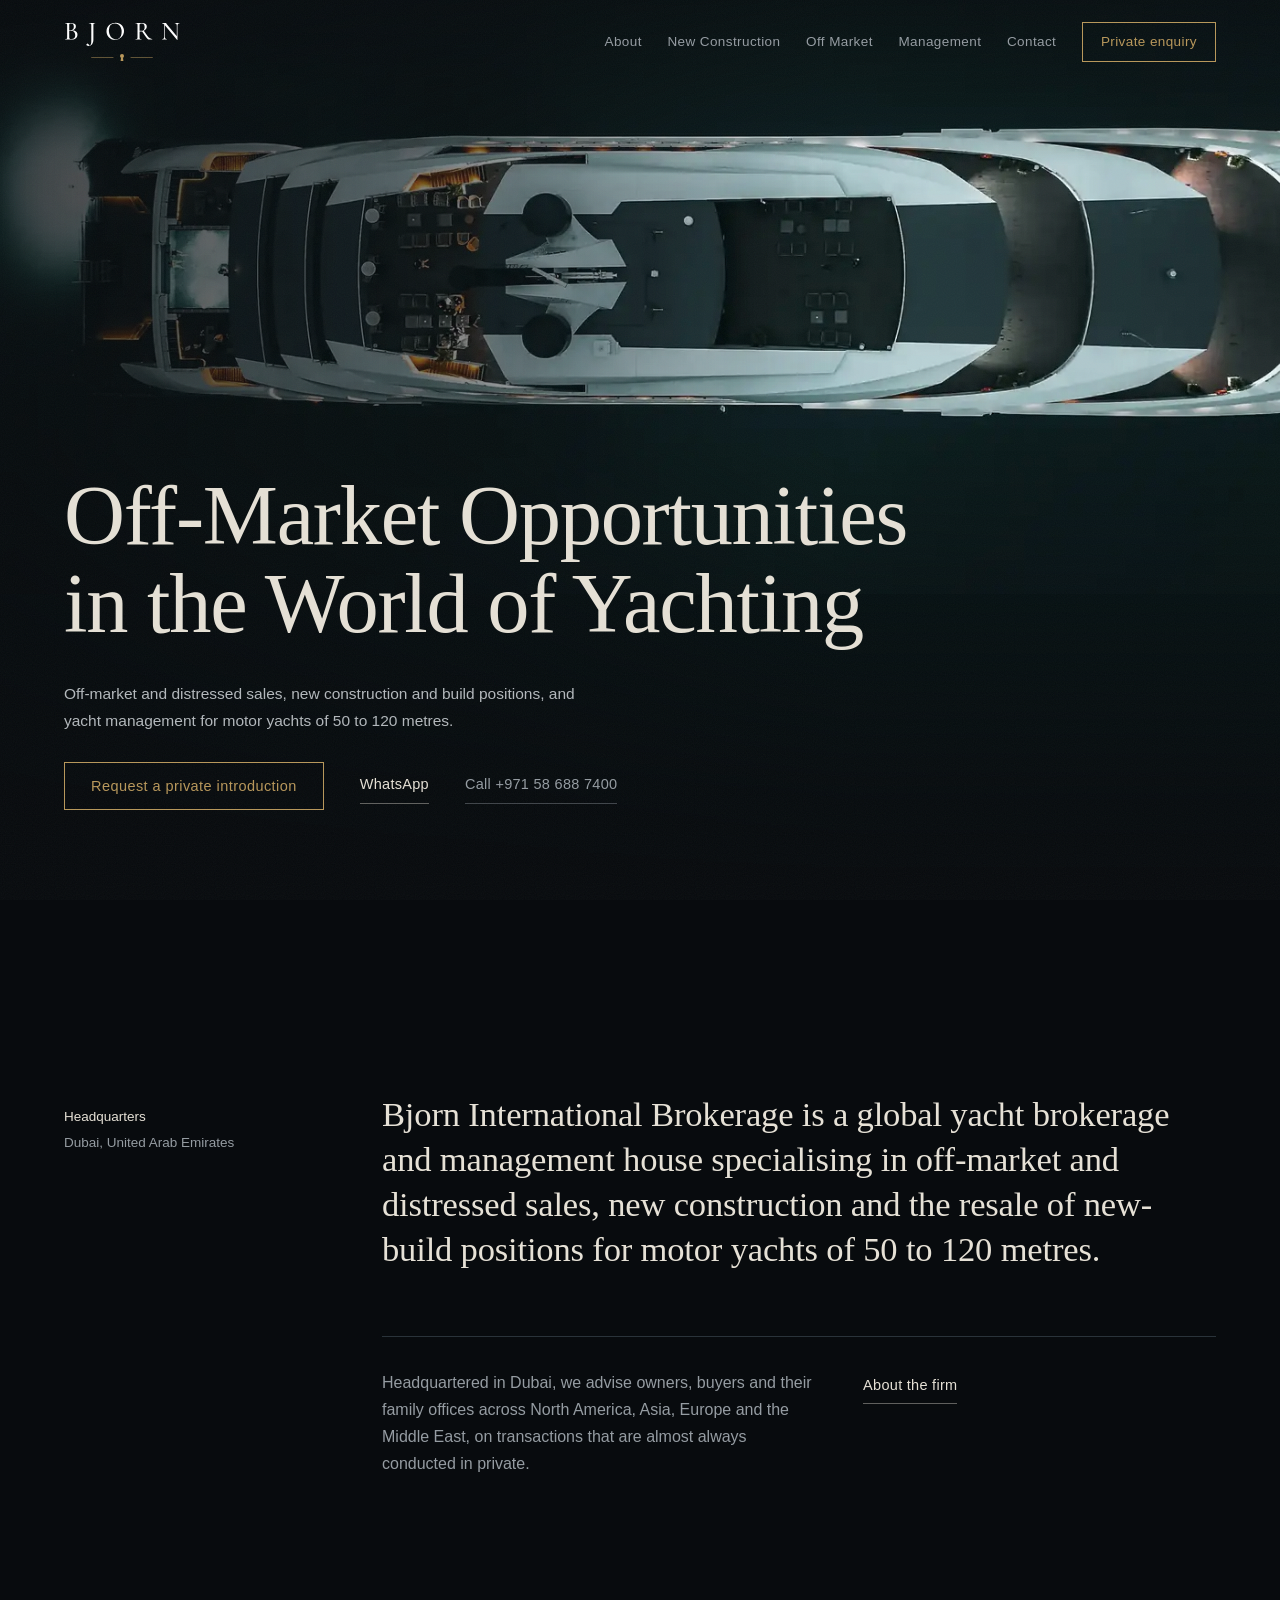
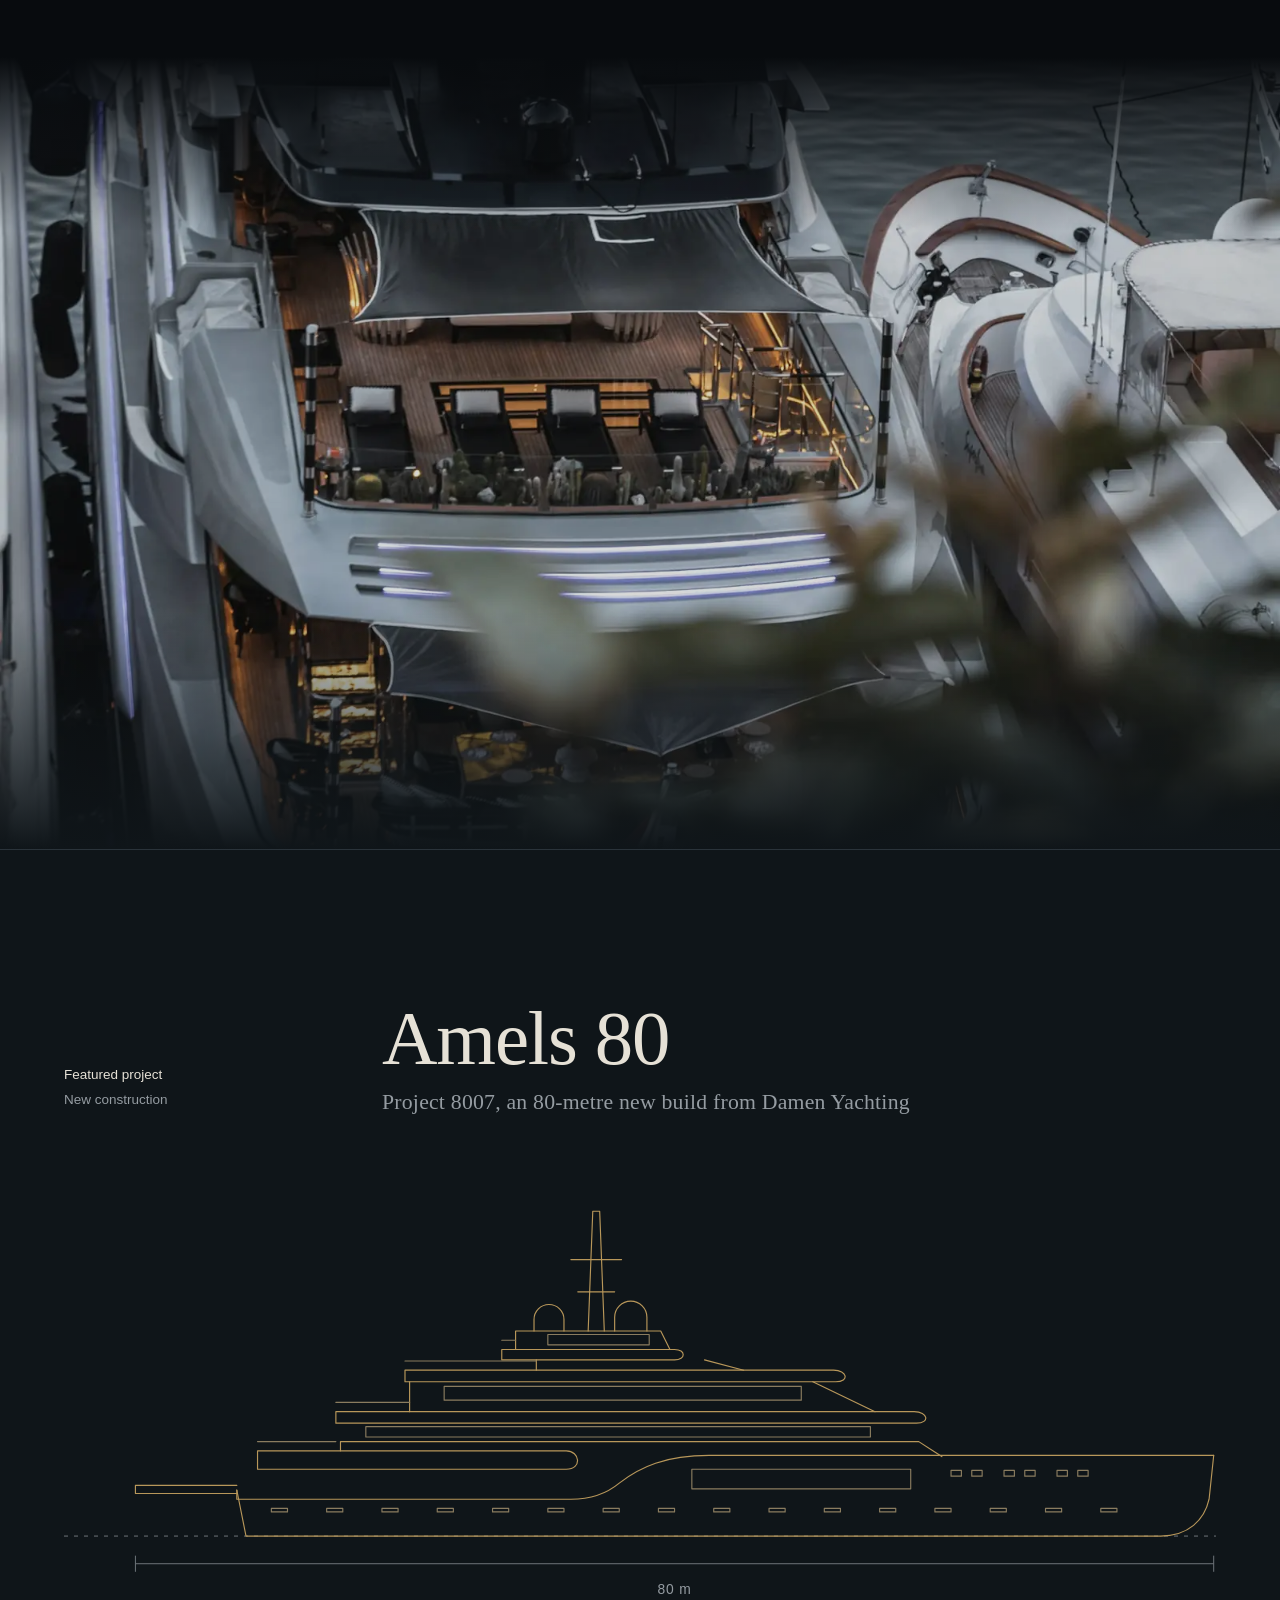
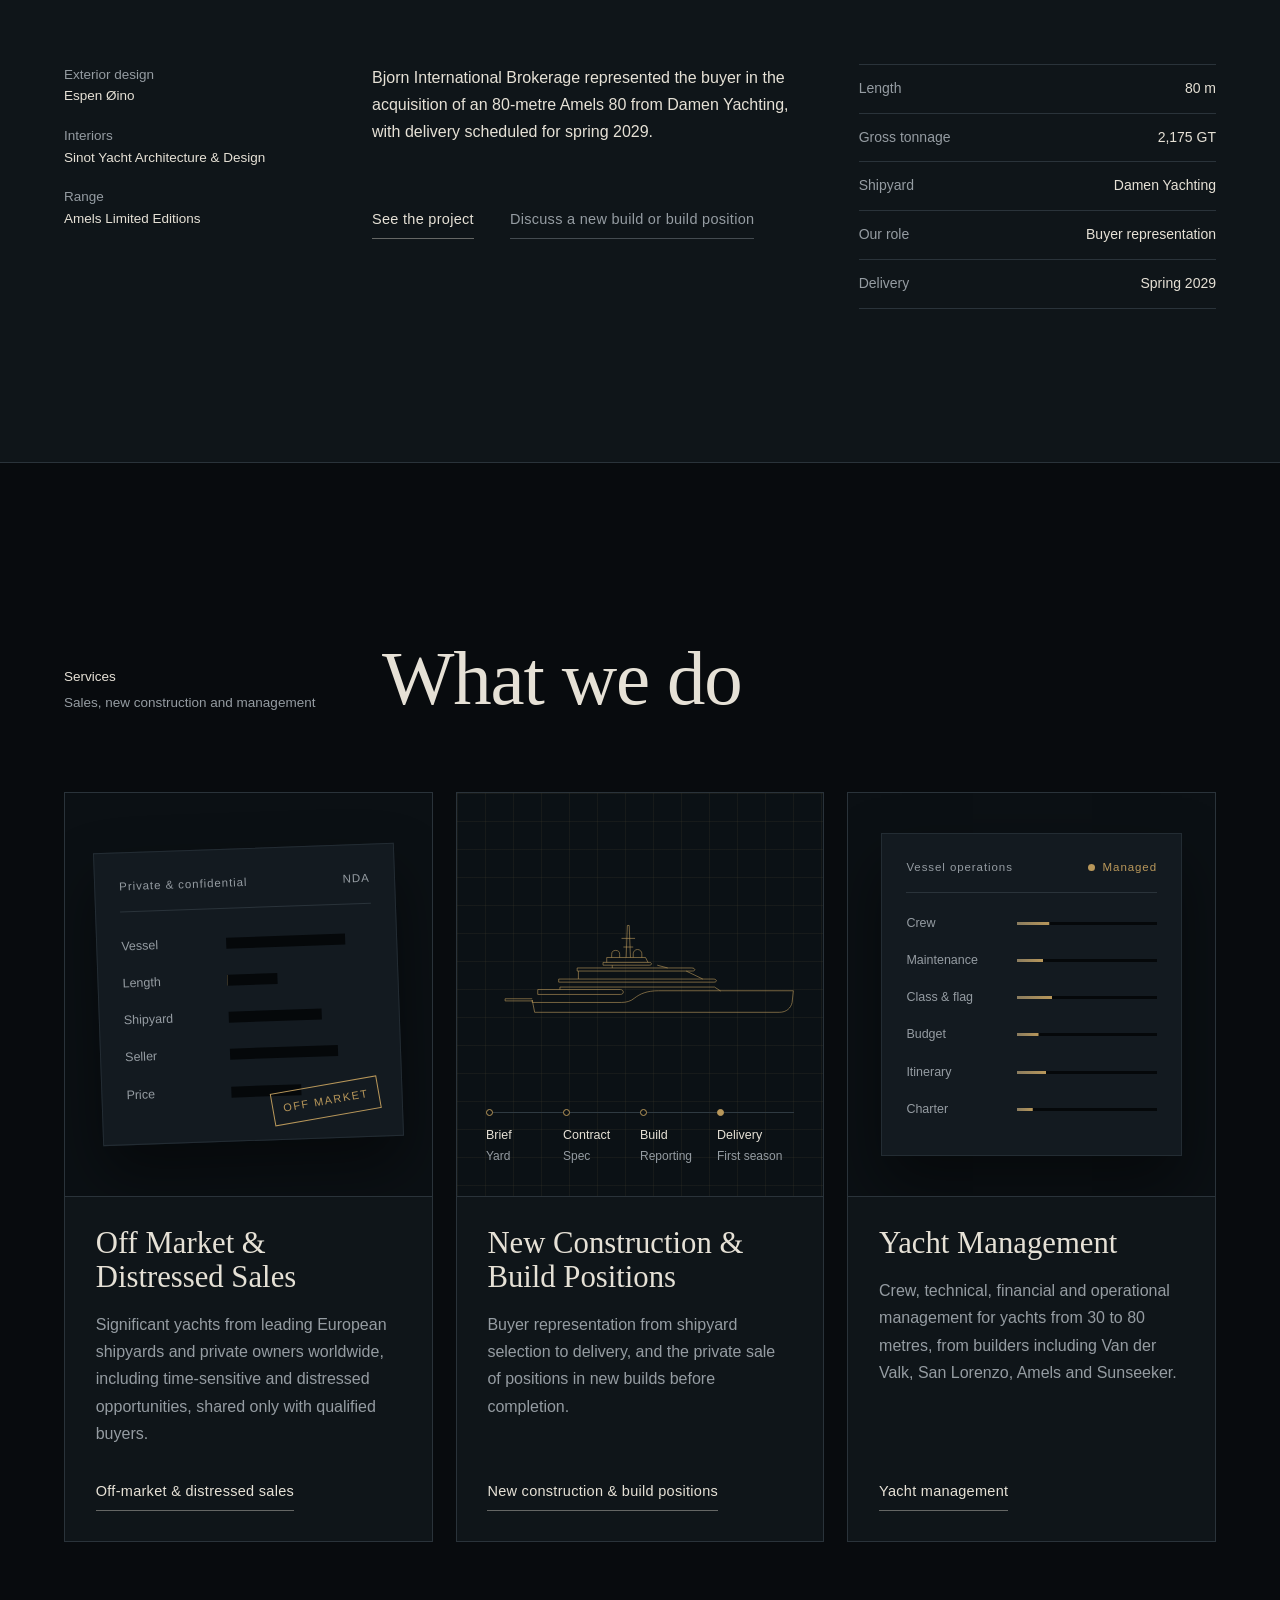
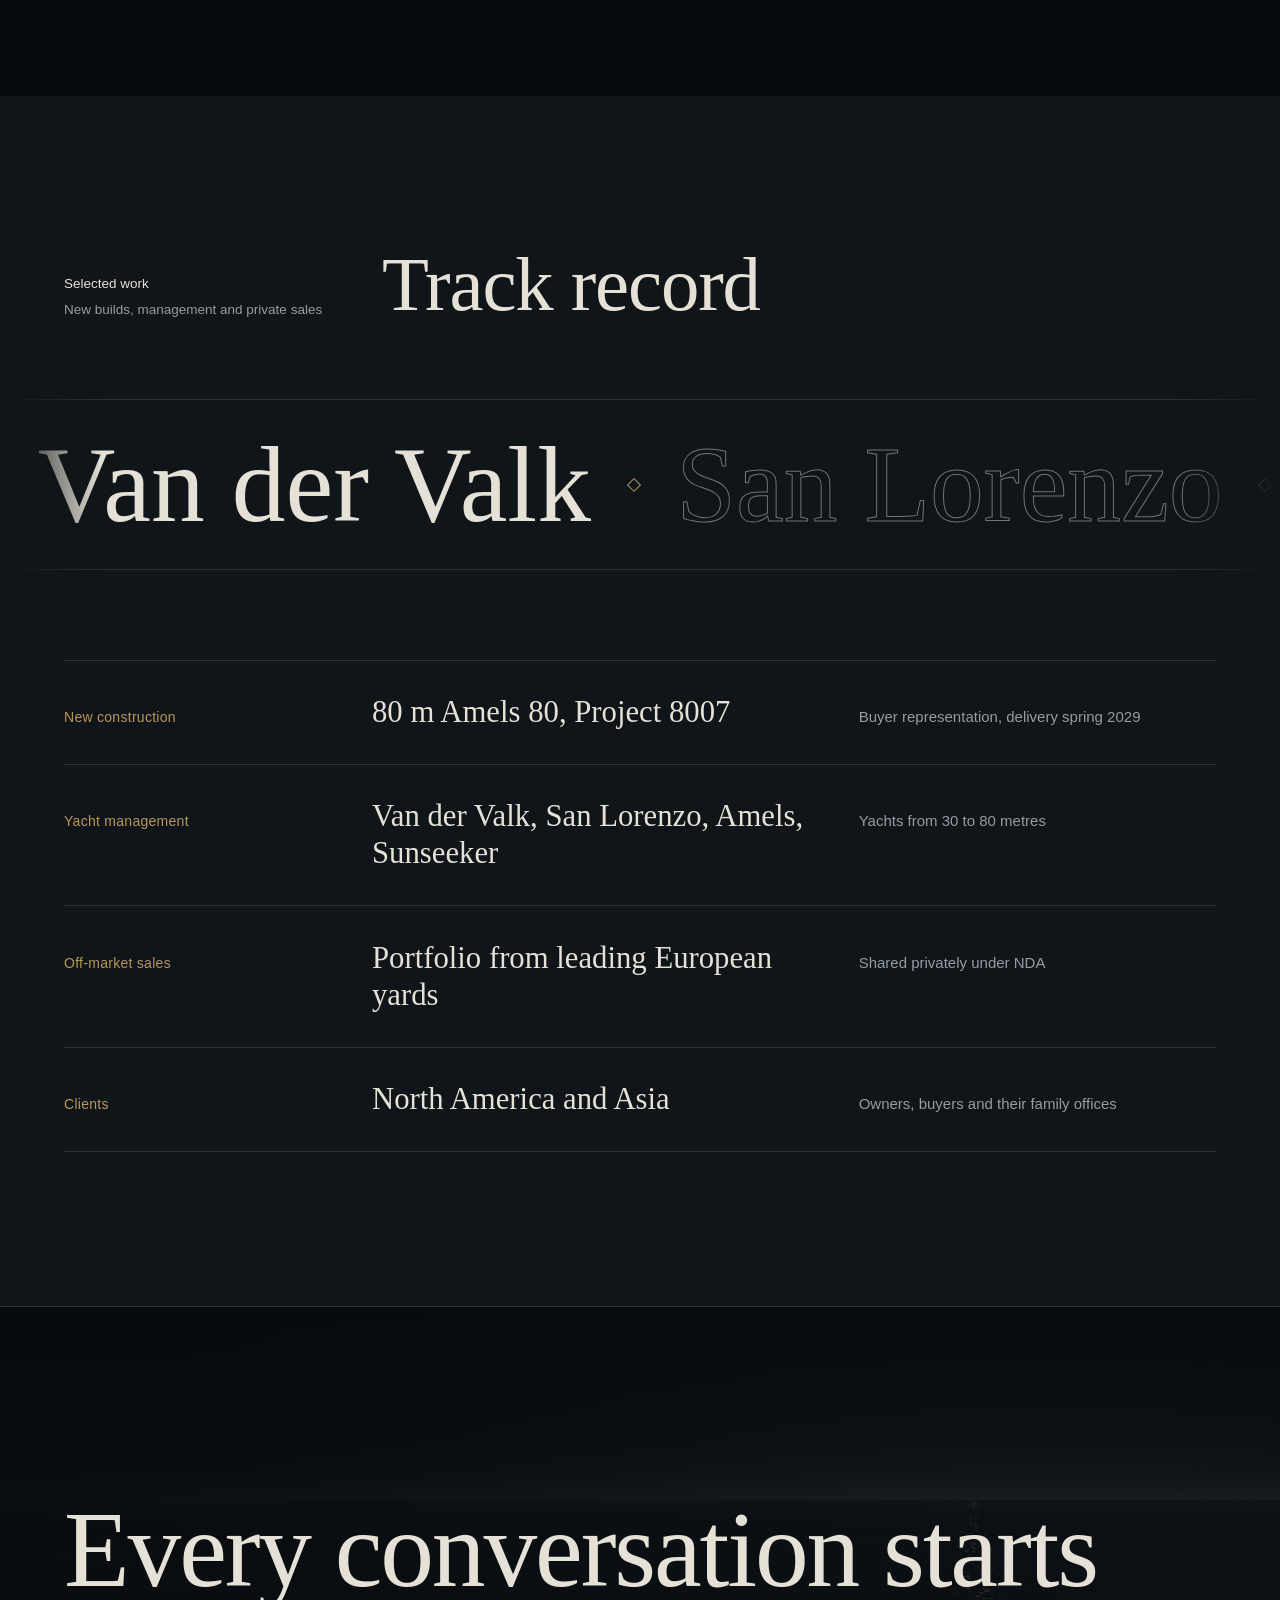
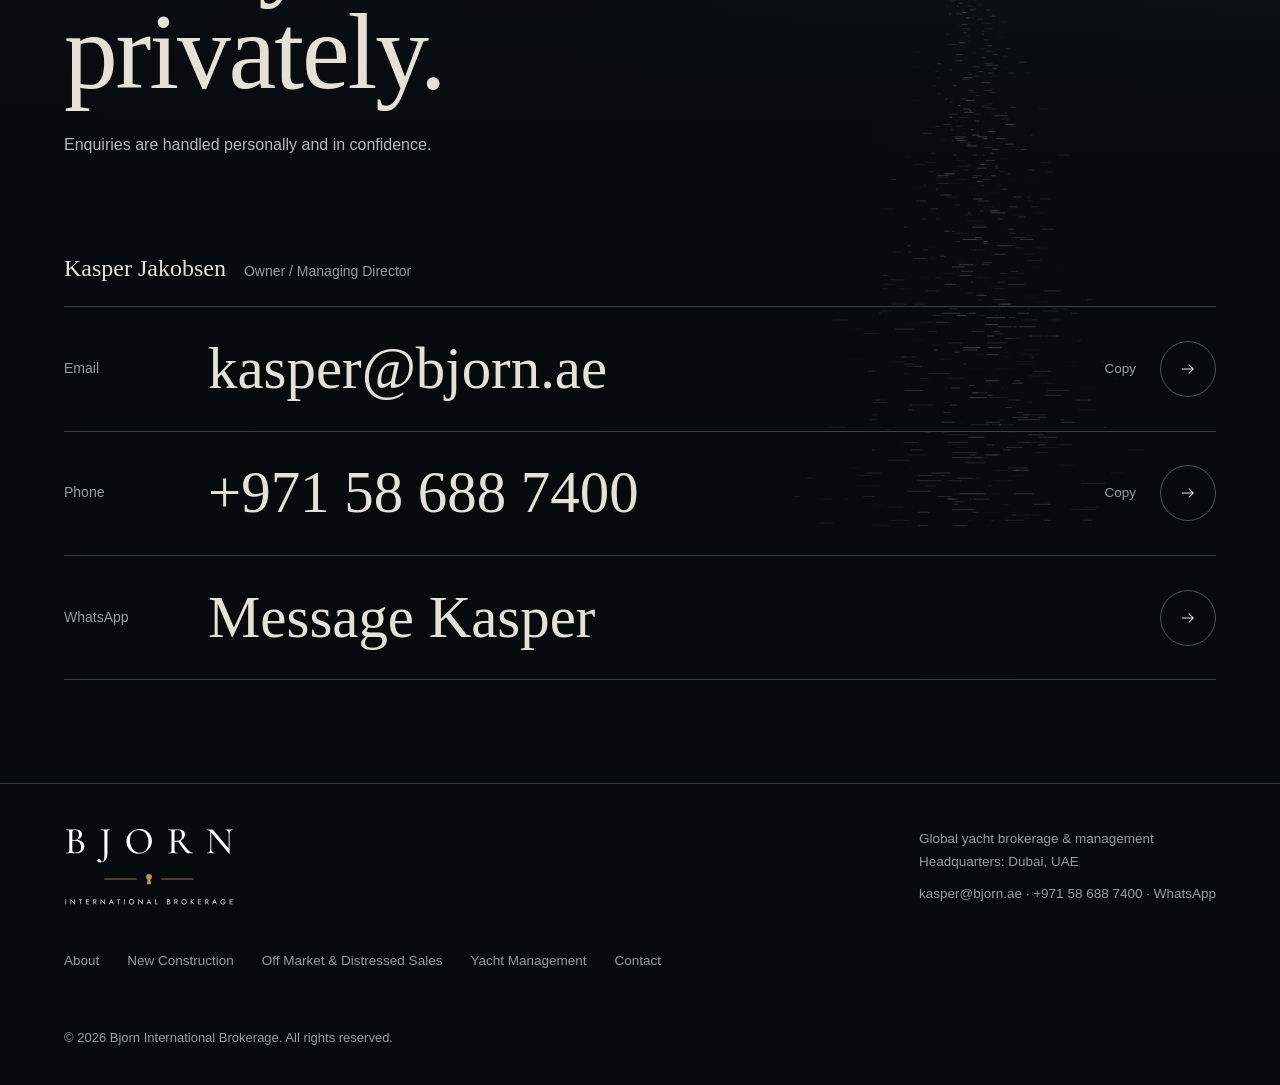
==== commit d92d46dc: "Client logo, new tagline, brand gold Co-Authored-By: Claude Opus 5.5 <noreply@anthropic.com> Claude-" ====
--- a/index.html
+++ b/index.html
@@ -10,6 +10,7 @@
 <meta property="og:type" content="website">
 <meta name="theme-color" content="#080B0E">
 <link rel="icon" href="assets/favicon.svg" type="image/svg+xml">
+<link rel="preload" href="assets/logo/bjorn-mark.svg" as="image">
 <meta name="robots" content="noindex, nofollow">
 <link rel="preload" href="assets/fonts/cormorant-garamond-latin-300-normal.woff2" as="font" type="font/woff2" crossorigin>
 <link rel="preload" href="assets/fonts/manrope-latin-300-normal.woff2" as="font" type="font/woff2" crossorigin>
@@ -22,10 +23,7 @@
 
 <header class="site-head" id="head">
   <div class="head-inner">
-    <a href="./" class="mark">
-      <b>BJORN</b>
-      <span>INTERNATIONAL BROKERAGE</span>
-    </a>
+    <a href="./" class="mark"><img src="assets/logo/bjorn-mark.svg" alt="Bjorn International Brokerage" width="230" height="79"></a>
     <nav class="nav" aria-label="Main">
       <a href="about/">About</a>
       <a href="new-construction/">New Construction</a>
@@ -58,7 +56,7 @@
       <img src="assets/img/hero-night.webp" srcset="assets/img/hero-night-1400.webp 1400w, assets/img/hero-night.webp 2400w" sizes="100vw" alt="A superyacht at night, seen from directly above" width="2400" height="1216" fetchpriority="high">
     </picture>
     <div class="hero-copy wrap" id="main">
-      <h1><span><i>Private yacht transactions,</i></span><span><i>handled privately.</i></span></h1>
+      <h1><span><i>Off-Market Opportunities</i></span><span><i>in the World of Yachting</i></span></h1>
       <div class="hero-foot">
         <p>Off-market and distressed sales, new construction and build positions, and yacht management for motor yachts of 50 to 120 metres.</p>
         <div class="hero-actions">
@@ -263,7 +261,7 @@
 <footer>
   <div class="wrap">
     <div class="foot">
-      <a href="./" class="mark"><b>BJORN</b> <span>INTERNATIONAL BROKERAGE</span></a>
+      <a href="./" class="mark"><img src="assets/logo/bjorn-logo.svg" alt="Bjorn International Brokerage" width="232" height="107" loading="lazy"></a>
       <address>Global yacht brokerage & management<br>Headquarters: Dubai, UAE<br><a href="mailto:kasper@bjorn.ae">kasper@bjorn.ae</a> · <a href="tel:+971586887400">+971 58 688 7400</a> · <a href="https://wa.me/971586887400?text=Hello%20Kasper%2C%20I%27d%20like%20to%20discuss%20a%20private%20enquiry." target="_blank" rel="noopener">WhatsApp</a></address>
       <nav aria-label="Footer">
         <a href="about/">About</a><a href="new-construction/">New Construction</a><a href="off-market/">Off Market & Distressed Sales</a><a href="yacht-management/">Yacht Management</a><a href="contact/">Contact</a>
--- a/assets/site.css
+++ b/assets/site.css
@@ -1 +1,5 @@
-@keyframes settle{to{transform:scale(1)}}@keyframes rise{to{transform:translateY(0)}}@keyframes fade{to{opacity:1}}@keyframes marq{to{transform:translateX(-50%)}}@keyframes pulse{70%{box-shadow:0 0 0 8px transparent}to{box-shadow:0 0 0 0 transparent}}@font-face{font-family:"Cormorant Garamond";font-style:normal;font-weight:300;font-display:swap;src:url(fonts/cormorant-garamond-latin-300-normal.woff2)format("woff2")}@font-face{font-family:"Cormorant Garamond";font-style:italic;font-weight:300;font-display:swap;src:url(fonts/cormorant-garamond-latin-300-italic.woff2)format("woff2")}@font-face{font-family:"Cormorant Garamond";font-style:normal;font-weight:400;font-display:swap;src:url(fonts/cormorant-garamond-latin-400-normal.woff2)format("woff2")}@font-face{font-family:"Cormorant Garamond";font-style:normal;font-weight:500;font-display:swap;src:url(fonts/cormorant-garamond-latin-500-normal.woff2)format("woff2")}@font-face{font-family:"Manrope";font-style:normal;font-weight:300;font-display:swap;src:url(fonts/manrope-latin-300-normal.woff2)format("woff2")}@font-face{font-family:"Manrope";font-style:normal;font-weight:400;font-display:swap;src:url(fonts/manrope-latin-400-normal.woff2)format("woff2")}@font-face{font-family:"Manrope";font-style:normal;font-weight:500;font-display:swap;src:url(fonts/manrope-latin-500-normal.woff2)format("woff2")}:root{--abyss:#080B0E;--hull:#0F1519;--line:#2A333A;--bone:#E6E1D6;--fog:#959CA2;--brass:#C2A878;--brass-soft:#8A7C5F;--serif:"Cormorant Garamond","Iowan Old Style","Palatino Linotype",Georgia,serif;--sans:"Manrope","Helvetica Neue",Arial,sans-serif;--pad:clamp(20px,5vw,72px);--max:1360px;color-scheme:dark;box-sizing:border-box;padding-top:env(safe-area-inset-top,0);padding-bottom:env(safe-area-inset-bottom,0)}@media (prefers-color-scheme:dark){:root:not([data-theme=light]){--abyss:#080B0E}}:root[data-theme=dark]{--abyss:#080B0E}*,::after,::before{box-sizing:inherit;margin:0;padding:0}html{scroll-behavior:smooth;scroll-padding-top:calc(env(safe-area-inset-top,0) + 84px);-webkit-text-size-adjust:100%}body{background:var(--abyss);color:var(--bone);font-family:var(--sans);font-weight:300;font-size:16px;line-height:1.7;-webkit-font-smoothing:antialiased;overflow-x:hidden}canvas,img,svg{display:block;max-width:100%}a{color:inherit;text-decoration:none}::selection{background:var(--brass);color:var(--abyss)}:focus-visible{outline:1px solid var(--brass);outline-offset:4px}.skip{position:absolute;left:16px;top:-60px;z-index:200;background:var(--bone);color:var(--abyss);padding:10px 16px;font-size:14px}.skip:focus{top:calc(env(safe-area-inset-top,0) + 12px)}.hero::after,body::after{content:"";inset:0;pointer-events:none}body::after{position:fixed;z-index:100;opacity:.045;background-image:url("data:image/svg+xml,%3Csvg xmlns='http://www.w3.org/2000/svg' width='160' height='160'%3E%3Cfilter id='n'%3E%3CfeTurbulence type='fractalNoise' baseFrequency='.9' numOctaves='2' stitchTiles='stitch'/%3E%3C/filter%3E%3Crect width='100%25' height='100%25' filter='url(%23n)'/%3E%3C/svg%3E")}.wrap{max-width:var(--max);margin:0 auto;padding:0 var(--pad)}.site-head{position:fixed;top:0;left:0;right:0;z-index:50;padding-top:env(safe-area-inset-top,0);transition:background .5s ease,border-color .5s ease;border-bottom:1px solid transparent}.site-head.is-solid{background:rgba(8,11,14,.92);backdrop-filter:blur(14px);-webkit-backdrop-filter:blur(14px);border-color:var(--line)}.head-inner{align-items:center;justify-content:space-between;height:84px;max-width:var(--max);margin:0 auto;padding:0 var(--pad)}.head-inner,.mark,.nav{display:flex}.mark{flex-direction:column;line-height:1}.mark b{font-family:var(--serif);font-weight:400;font-size:25px;letter-spacing:.42em;margin-right:-.42em}.mark span{font-size:10px;letter-spacing:.3em;color:var(--fog);margin-top:7px}.nav{gap:clamp(18px,2vw,32px);align-items:center;font-size:13.5px;letter-spacing:.03em;white-space:nowrap}.nav a{color:var(--fog);transition:color .3s}.menu-btn,.nav .clock em,.nav a:hover,.nav a[aria-current]{color:var(--bone)}.nav .clock{padding-left:32px;border-left:1px solid var(--line);color:var(--fog);font-variant-numeric:tabular-nums}.nav .clock em{font-style:normal}.menu-btn{display:none;background:0 0;border:0;font:inherit;font-size:14px;letter-spacing:.06em;cursor:pointer;padding:12px 0}.drawer{position:fixed;inset:0;z-index:60;background:var(--abyss);display:flex;flex-direction:column;justify-content:center;padding:calc(env(safe-area-inset-top,0) + 90px) var(--pad) calc(env(safe-area-inset-bottom,0) + 40px);opacity:0;visibility:hidden;transition:opacity .4s,visibility .4s}.drawer.open{opacity:1;visibility:visible}.drawer a,.hero h1{font-family:var(--serif);font-weight:300}.drawer a{font-size:clamp(32px,9vw,44px);line-height:1.35;border-bottom:1px solid var(--line);padding:10px 0}.drawer .close{position:absolute;top:calc(env(safe-area-inset-top,0) + 22px);right:var(--pad);background:0 0;border:0;color:var(--bone);font:inherit;font-size:14px;letter-spacing:.06em;cursor:pointer;padding:12px 0}.hero{position:relative;height:100svh;min-height:640px;overflow:hidden;background:#061415}.hero-copy,.hero-media{position:absolute;left:0;right:0}.hero-media{top:-6%;height:100%;display:block}.hero-media img{width:100%;height:100%;object-fit:contain;object-position:50%0;filter:saturate(.85);transform:scale(1.04);transform-origin:50% 30%;animation:settle 10s cubic-bezier(.16,1,.3,1) forwards}.hero::after{position:absolute;background:linear-gradient(90deg,rgba(8,11,14,.78) 0%,rgba(8,11,14,.45) 38%,rgba(8,11,14,0) 66%),linear-gradient(180deg,rgba(8,11,14,.6) 0%,rgba(8,11,14,0) 18%,rgba(8,11,14,0) 50%,rgba(8,11,14,.85) 88%,var(--abyss) 100%)}.hero-copy{z-index:2;bottom:clamp(56px,10vh,120px)}.hero h1{font-size:clamp(44px,6.6vw,100px);line-height:.98;letter-spacing:-.015em;max-width:11.5em}.hero h1 span,.page-hero h1 span{display:block;overflow:hidden;padding-bottom:.06em}.hero h1 span i{display:block;font-style:normal;transform:translateY(105%);animation:rise 1.6s cubic-bezier(.16,1,.3,1) forwards}.hero h1 span:nth-child(2) i{animation-delay:.18s}.hero-foot{margin-top:clamp(24px,3.4vh,40px);opacity:0;animation:fade 1.4s ease .9s forwards}.hero-foot p{color:#b3b8bc;font-size:15.5px;max-width:34em}.hero-actions{display:flex;flex-wrap:wrap;gap:16px 36px;margin-top:28px}.link{position:relative;display:inline-block;font-size:14.5px;letter-spacing:.02em;padding:4px 0 7px;color:var(--bone)}.link::after,.link::before{content:"";position:absolute;left:0;bottom:0;height:1px;width:100%}.link::after{background:currentColor;opacity:.4}.link::before{background:var(--brass);transform:scaleX(0);transform-origin:left;transition:transform .6s cubic-bezier(.16,1,.3,1);z-index:1}.link:focus-visible::before,.link:hover::before{transform:scaleX(1)}.link.muted{color:var(--fog)}.btn{display:inline-flex;align-items:center;justify-content:center;min-height:48px;padding:0 26px;border:1px solid var(--brass);color:var(--brass);font-size:14.5px;letter-spacing:.03em;background:0 0;cursor:pointer;font-family:var(--sans);transition:background .4s,color .4s}.btn:focus-visible,.btn:hover{background:var(--brass);color:var(--abyss)}.nav .btn{min-height:40px;padding:0 18px;color:var(--brass);font-size:13.5px}.nav .btn:focus-visible,.nav .btn:hover{color:var(--abyss)}.hero-actions{align-items:center}.copy-btn{background:0 0;border:0;color:var(--fog);font:inherit;font-size:13.5px;cursor:pointer;padding:12px 0 12px 12px;min-height:44px;min-width:64px;text-align:right}.copy-btn:hover,.credits li,.foot address a:hover,.foot nav a:hover,.place strong{color:var(--bone)}.drawer-contact{margin-top:36px;display:flex;flex-direction:column;gap:10px;font-size:15px;color:var(--fog)}.drawer .drawer-contact a{font-family:var(--sans);font-size:15px;border:0;padding:6px 0;color:var(--bone)}.dock{display:none}@media (max-width:640px){.dock{display:grid;grid-template-columns:1fr 1fr 1fr;position:fixed;left:0;right:0;bottom:0;z-index:40;background:rgba(8,11,14,.94);backdrop-filter:blur(14px);-webkit-backdrop-filter:blur(14px);border-top:1px solid var(--line);padding-bottom:env(safe-area-inset-bottom,0);transform:translateY(110%);transition:transform .5s cubic-bezier(.16,1,.3,1)}.dock.show{transform:none}.dock a{display:flex;align-items:center;justify-content:center;min-height:56px;font-size:14.5px;letter-spacing:.03em}.dock a+a{border-left:1px solid var(--line)}.dock a:last-child{color:var(--brass)}footer{padding-bottom:calc(env(safe-area-inset-bottom,0) + 90px)}}section{position:relative}.place{font-size:13.5px;color:var(--fog);line-height:1.9}.place strong{display:block;font-weight:400}.intro{padding:clamp(110px,15vw,210px)0 clamp(110px,14vw,190px)}.intro-grid{display:grid;grid-template-columns:3fr 9fr;gap:40px}.intro .place{padding-top:12px}.lede,.project h2{font-family:var(--serif);font-weight:300}.lede{font-size:clamp(27px,2.7vw,40px);line-height:1.3;letter-spacing:-.005em;max-width:23em}.intro-body,.project{border-top:1px solid var(--line)}.intro-body{display:grid;grid-template-columns:5fr 4fr;gap:40px;margin-top:clamp(40px,5vw,64px);padding-top:32px}.intro-body p{color:var(--fog)}.project{padding:clamp(100px,12vw,160px)0;background:var(--hull);border-bottom:1px solid var(--line)}.project-head{display:grid;grid-template-columns:3fr 9fr;gap:40px;align-items:end}.project h2{font-size:clamp(46px,6vw,92px);line-height:.95;letter-spacing:-.015em}.project h2 small{font-size:clamp(20px,1.7vw,26px);letter-spacing:.01em;margin-top:16px}.drawing{margin:clamp(56px,7vw,100px)0 clamp(44px,5vw,70px)}.drawing svg{width:100%;height:auto;overflow:visible}.drawing .ln{fill:none;stroke:var(--brass);stroke-width:1;stroke-linejoin:round;stroke-linecap:round}.drawing .ln.soft{stroke:var(--brass-soft)}.drawing .dim{fill:none;stroke:var(--fog);stroke-width:1;vector-effect:non-scaling-stroke;opacity:.7}.drawing text{font-family:var(--sans);font-size:12px;fill:var(--fog);letter-spacing:.06em}.drawing .draw{stroke-dasharray:1;stroke-dashoffset:1;transition:stroke-dashoffset 3.2s cubic-bezier(.65,0,.35,1)}.drawing.on .draw{stroke-dashoffset:0}.project-body{display:grid;grid-template-columns:3fr 5fr 4fr;gap:40px}.credits{list-style:none;font-size:13.5px;line-height:1.6}.credits li{margin-bottom:18px}.credits span,.project h2 small{display:block;color:var(--fog)}.intro-body p,.project-body p{max-width:32em}.specs{list-style:none;font-size:14px}.specs li{display:flex;justify-content:space-between;gap:20px;padding:12px 0;border-bottom:1px solid var(--line)}.specs li:first-child{border-top:1px solid var(--line)}.specs span{color:var(--fog)}.project-body .link{margin-top:30px}.sr{position:absolute;width:1px;height:1px;overflow:hidden;clip:rect(0 0 0 0)}.services{padding:clamp(110px,14vw,190px)0 clamp(100px,12vw,170px)}.sec-head{display:grid;grid-template-columns:3fr 9fr;gap:40px;align-items:end}.sec-head h2{font-family:var(--serif);font-weight:300;font-size:clamp(44px,6vw,92px);line-height:.95;letter-spacing:-.015em}.svc-grid{display:grid;grid-template-columns:repeat(3,1fr);gap:clamp(14px,1.8vw,26px);margin-top:clamp(48px,6vw,84px)}.svc-card{display:flex;flex-direction:column;background:var(--hull);border:1px solid var(--line);transition:border-color .6s ease}.svc-card:focus-within,.svc-card:hover{border-color:rgba(194,168,120,.55)}.sheet .r i,.svc-vis{position:relative;overflow:hidden}.svc-vis{aspect-ratio:4/4.4;border-bottom:1px solid var(--line);background:#0b1014}.svc-vis img{width:100%;height:100%;object-fit:cover;object-position:50% 40%;filter:saturate(.85) brightness(.85);transition:transform 1.6s cubic-bezier(.16,1,.3,1)}.svc-card:hover .svc-vis img{transform:scale(1.04)}.svc-body{display:flex;flex-direction:column;flex:1;padding:clamp(24px,2.4vw,36px)}.svc-body h3{font-family:var(--serif);font-weight:300;font-size:clamp(28px,2.4vw,36px);line-height:1.1}.svc-body p{color:var(--fog);margin:16px 0 28px}.svc-body .link{margin-top:auto;align-self:flex-start}.dossier{display:flex;align-items:center;justify-content:center;padding:9%}.sheet{position:relative;width:100%;background:#131a20;border:1px solid #232c33;padding:8% 8% 10%;box-shadow:0 30px 60px rgba(0,0,0,.45);transform:rotate(-2deg);transition:transform 1.2s cubic-bezier(.16,1,.3,1)}.svc-card.active .sheet,.svc-card:hover .sheet{transform:rotate(0)}.sheet-head{display:flex;justify-content:space-between;font-size:11.5px;letter-spacing:.08em;color:var(--fog);padding-bottom:14px;border-bottom:1px solid #2a333a;margin-bottom:16px}.sheet .r{display:grid;grid-template-columns:38% 1fr;align-items:center;gap:10px;padding:8px 0;font-size:12.5px;color:var(--fog)}.sheet .r i{display:block;height:11px;width:var(--w);background:#05080a}.sheet .r i::after{content:"";position:absolute;inset:0;background:var(--brass);transform:translateX(-101%);transition:transform .9s cubic-bezier(.16,1,.3,1);opacity:.85}.svc-card.active .sheet .r i::after,.svc-card:hover .sheet .r i::after{transform:translateX(0)}.svc-card.active .sheet .r:nth-child(3) i::after,.svc-card:hover .sheet .r:nth-child(3) i::after{transition-delay:.06s}.svc-card.active .sheet .r:nth-child(4) i::after,.svc-card:hover .sheet .r:nth-child(4) i::after{transition-delay:.12s}.svc-card.active .sheet .r:nth-child(5) i::after,.svc-card:hover .sheet .r:nth-child(5) i::after{transition-delay:.18s}.svc-card.active .sheet .r:nth-child(6) i::after,.svc-card:hover .sheet .r:nth-child(6) i::after{transition-delay:.24s}.plan li::before,.stamp{position:absolute;border:1px solid var(--brass)}.stamp{right:7%;bottom:7%;color:var(--brass);font-size:11px;letter-spacing:.14em;padding:6px 10px;transform:rotate(-8deg)}.plan{background-color:#0b1115;background-image:linear-gradient(rgba(194,168,120,.07) 1px,transparent 1px),linear-gradient(90deg,rgba(194,168,120,.07) 1px,transparent 1px);background-size:28px 28px;display:flex;flex-direction:column;justify-content:space-between;padding:9% 8% 8%}.plan svg{width:100%;height:auto;margin:auto 0}.plan .ln{fill:none;stroke:var(--brass);stroke-width:2;stroke-linejoin:round}.plan .soft{stroke:var(--brass-soft)}.plan ol{list-style:none;display:grid;grid-template-columns:repeat(4,1fr);border-top:1px solid #2f3a41;counter-reset:s}.plan li{counter-increment:s;font-size:12px;color:var(--fog);padding-top:12px;position:relative}.plan li::before{content:"";top:-4px;left:0;width:7px;height:7px;border-radius:50%;background:#0b1115;transition:background .4s}.plan li:last-child::before,.steps li:last-child::before{background:var(--brass)}.plan li b{display:block;font-weight:400;color:var(--bone);font-size:12.5px}.still{position:relative;height:clamp(420px,62vw,860px);max-height:88vh;margin:0;overflow:hidden;background:#06090b}.still img{width:100%;height:100%;object-fit:cover;object-position:50% 42%;filter:saturate(.85) brightness(.85)}.still::after{content:"";position:absolute;inset:0;pointer-events:none;background:linear-gradient(180deg,var(--abyss) 0%,rgba(8,11,14,0) 22%,rgba(8,11,14,0) 70%,var(--hull) 100%)}.marquee,.record{border-bottom:1px solid var(--line)}.record{background:var(--hull);padding:clamp(100px,12vw,170px)0}.marquee{margin-top:clamp(48px,6vw,80px);overflow:hidden;border-top:1px solid var(--line);padding:clamp(18px,2.4vw,34px)0;-webkit-mask-image:linear-gradient(90deg,transparent,#000 8%,#000 92%,transparent);mask-image:linear-gradient(90deg,transparent,#000 8%,#000 92%,transparent)}.marquee-track{display:flex;align-items:center;width:max-content;animation:marq 70s linear infinite}.marquee span{font-family:var(--serif);font-weight:300;font-size:clamp(54px,8.4vw,132px);line-height:1;white-space:nowrap;padding:0 .35em;color:var(--bone)}.marquee span.o{color:transparent;-webkit-text-stroke:1px #6e767c}.marquee em{display:block;width:10px;height:10px;border:1px solid var(--brass);transform:rotate(45deg);flex:none}.marquee:hover .marquee-track{animation-play-state:paused}.ledger{margin-top:clamp(56px,7vw,96px)}.ledger-row{display:grid;grid-template-columns:3fr 5fr 4fr;gap:40px;align-items:baseline;padding:clamp(22px,2.6vw,34px)0;border-top:1px solid var(--line);position:relative}.ledger-row:last-child{border-bottom:1px solid var(--line)}.ledger-row::before{content:"";position:absolute;left:0;top:-1px;height:1px;width:100%;background:var(--brass);transform:scaleX(0);transform-origin:left;transition:transform .9s cubic-bezier(.16,1,.3,1)}.ledger-row:hover::before{transform:scaleX(1)}.ledger-row .k{color:var(--brass);font-size:14px;letter-spacing:.02em}.ledger-row .v{font-family:var(--serif);font-weight:300;font-size:clamp(24px,2.4vw,34px);line-height:1.2}.ledger-row .d{color:var(--fog);font-size:15px}.closing{position:relative;overflow:hidden;padding:clamp(120px,15vw,220px)0 clamp(70px,8vw,110px)}.closing canvas{position:absolute;inset:0;width:100%;height:100%;z-index:0}.closing::before{content:"";position:absolute;inset:0;z-index:1;pointer-events:none;background:linear-gradient(180deg,var(--abyss) 0%,rgba(8,11,14,.35) 30%,rgba(8,11,14,.55) 60%,var(--abyss) 100%),linear-gradient(90deg,rgba(8,11,14,.7) 0%,rgba(8,11,14,.2) 60%,rgba(8,11,14,0) 100%)}.closing .wrap{position:relative;z-index:2}.closing h2,.person b{font-family:var(--serif)}.closing h2{font-weight:300;font-size:clamp(52px,8.4vw,136px);line-height:.95;letter-spacing:-.02em;max-width:10em}.closing .sub{color:#b3b8bc;margin-top:28px;max-width:30em;font-size:16px}.person{display:flex;flex-wrap:wrap;gap:4px 18px;align-items:baseline;margin-top:clamp(56px,7vw,96px);padding-bottom:18px}.person b{font-weight:400;font-size:24px}.cline .k,.person span{color:var(--fog);font-size:14px}.lines{border-top:1px solid #39434a}.cline{display:grid;grid-template-columns:120px 1fr auto 56px;align-items:center;gap:24px;padding:clamp(20px,2.4vw,34px)0;border-bottom:1px solid #39434a;position:relative}.cline::before{content:"";position:absolute;left:0;bottom:-1px;height:1px;width:100%;background:var(--brass);transform:scaleX(0);transform-origin:left;transition:transform .9s cubic-bezier(.16,1,.3,1)}.cline:focus-within::before,.cline:hover::before{transform:scaleX(1)}.cline a.v,.page-hero h1{font-family:var(--serif);font-weight:300}.cline a.v{font-size:clamp(30px,4.6vw,68px);line-height:1.05;transition:color .4s;overflow-wrap:anywhere}.cline:hover a.v{color:var(--brass)}.cline .go{display:flex;align-items:center;justify-content:center;width:56px;height:56px;border:1px solid #4a545b;border-radius:50%;color:var(--bone);transition:background .4s,border-color .4s,color .4s}.cline .go svg{width:18px;height:18px;transition:transform .5s cubic-bezier(.16,1,.3,1)}.cline:hover .go{background:var(--brass);border-color:var(--brass);color:var(--abyss)}.cline:hover .go svg{transform:translateX(3px)}footer{border-top:1px solid var(--line);padding:44px 0 36px;font-size:13.5px;color:var(--fog)}.foot,.foot nav{display:flex;flex-wrap:wrap}.foot{gap:24px 48px;justify-content:space-between;align-items:flex-start}.foot .mark b{font-size:20px}.foot address{font-style:normal;line-height:1.7}.foot nav{gap:0 28px}.crumb a,.foot address a,.foot nav a{display:inline-block;padding:10px 0}.copy{margin-top:44px;font-size:13px}@media (max-width:1280px){.nav .clock{display:none}}@media (max-width:1120px){.nav a:not(.btn){display:none}.head-inner .menu-btn{display:block}.nav{gap:0;margin-left:auto;margin-right:28px}}@media (max-width:1020px){.intro-grid,.project-head,.sec-head{grid-template-columns:1fr}.svc-grid{grid-template-columns:1fr 1fr}.svc-card:last-child{grid-column:1/-1}.svc-card:last-child .svc-vis{aspect-ratio:16/8}.ledger-row{grid-template-columns:1fr 2fr;gap:8px 32px}.ledger-row .d{grid-column:2}.intro-body{grid-template-columns:1fr;gap:20px}.project-body{grid-template-columns:1fr 1fr}.credits{grid-column:1/-1;display:flex;flex-wrap:wrap;gap:0 40px}}@media (max-width:640px){.drawing .detail,.nav{display:none}.head-inner{height:70px}.mark b{font-size:21px}.mark span{font-size:9px}.hero{min-height:600px}.hero-media{top:0;height:100%}.hero-media img{object-fit:cover;object-position:50% 12%}.hero::after{background:linear-gradient(180deg,rgba(8,11,14,.5) 0%,rgba(8,11,14,0) 12%,rgba(8,11,14,.55) 30%,rgba(8,11,14,.92) 48%,var(--abyss) 100%)}.project-body,.svc-grid{grid-template-columns:1fr}.drawing .ln{stroke-width:2.4}.drawing text{font-size:34px}.svc-card:last-child .svc-vis,.svc-vis{aspect-ratio:4/3.4}.svc-vis.dossier,.svc-vis.plan{aspect-ratio:auto;padding:12% 10%}.plan svg{margin:4%0 14%}.ledger-row{grid-template-columns:1fr;gap:6px}.ledger-row .d{grid-column:1}.cline{grid-template-columns:1fr auto;gap:6px 16px}.cline .k{grid-column:1/-1}.cline .go{display:none}.still{max-height:none}.still,.still img{height:auto}}@media (prefers-reduced-motion:reduce){*,::after,::before{animation-duration:.01ms!important;animation-delay:0s!important;transition-duration:.01ms!important;transition-delay:0s!important}html{scroll-behavior:auto}.marquee-track{animation:none}}.nav a[aria-current=page]{color:var(--bone)}.crumb span[aria-hidden],.drawer a[aria-current=page],.next:hover strong{color:var(--brass)}.page-hero{position:relative;overflow:hidden;min-height:clamp(600px,86vh,900px);display:flex;align-items:flex-end;padding:calc(84px + clamp(48px,8vh,100px))0 clamp(56px,9vh,110px);border-bottom:1px solid var(--line);background:var(--abyss)}.page-hero .ph-media,.page-hero canvas{position:absolute;inset:0}.page-hero .ph-media img{width:100%;height:100%;object-fit:cover;filter:saturate(.85) brightness(.75);transform:scale(1.04);animation:settle 10s cubic-bezier(.16,1,.3,1) forwards}.page-hero .ph-media::after{content:"";position:absolute;inset:0;background:linear-gradient(90deg,rgba(8,11,14,.85) 0%,rgba(8,11,14,.5) 45%,rgba(8,11,14,.15) 100%),linear-gradient(180deg,rgba(8,11,14,.7) 0%,rgba(8,11,14,0) 30%,rgba(8,11,14,0) 60%,var(--abyss) 100%)}.page-hero canvas{width:100%;height:100%}.page-hero canvas+.ph-shade{position:absolute;inset:0;background:linear-gradient(180deg,rgba(8,11,14,.6) 0%,rgba(8,11,14,0) 30%,rgba(8,11,14,.4) 70%,var(--abyss) 100%)}.page-hero .wrap{position:relative;z-index:2;width:100%}.ph-grid{display:grid;grid-template-columns:7fr 5fr;gap:clamp(32px,5vw,80px);align-items:end}.crumb{display:flex;flex-wrap:wrap;align-items:center;gap:0 10px;font-size:13.5px;line-height:1.4;color:var(--fog);margin-bottom:clamp(20px,3vh,32px)}.crumb a{color:var(--fog);transition:color .3s;padding:6px 0}.crumb a:hover{color:var(--bone)}.page-hero h1{font-size:clamp(46px,6.8vw,108px);line-height:.98;letter-spacing:-.015em;max-width:11em}.page-hero h1 span i{display:block;font-style:normal;transform:translateY(105%);animation:rise 1.5s cubic-bezier(.16,1,.3,1) forwards}.page-hero h1 span:nth-child(2) i{animation-delay:.15s}.page-hero .lead{color:#b3b8bc;font-size:clamp(16px,1.25vw,18px);max-width:34em;margin-top:clamp(22px,3vh,34px);opacity:0;animation:fade 1.2s ease .7s forwards}.page-hero .hero-actions{opacity:0;animation:fade 1.2s ease .9s forwards}.ph-visual{opacity:0;animation:fade 1.6s ease .5s forwards}.ph-visual .sheet{transform:rotate(-3deg);max-width:440px;margin-left:auto}.ph-visual .drawing{margin:0}.ph-wide{margin-top:clamp(48px,7vh,90px)}.ph-wide .drawing{max-width:1100px;margin:0 0 0 auto}.page-hero .ph-media.stern img{transform-origin:8% 46%;transform:scale(1.9);animation:none;filter:saturate(.9) brightness(.7)}.page-hero .ph-media.stern::after{background:linear-gradient(90deg,rgba(8,11,14,.92) 0%,rgba(8,11,14,.7) 50%,rgba(8,11,14,.3) 100%),linear-gradient(180deg,rgba(8,11,14,.6) 0%,rgba(8,11,14,0) 30%,rgba(8,11,14,0) 60%,var(--abyss) 100%)}.band{padding:clamp(100px,13vw,180px)0}.band.alt{background:var(--hull);border-top:1px solid var(--line);border-bottom:1px solid var(--line)}.split{display:grid;grid-template-columns:3fr 9fr;gap:40px}.split .place{padding-top:12px}.statement{font-family:var(--serif);font-weight:300;font-size:clamp(28px,3vw,44px);line-height:1.28;letter-spacing:-.005em;max-width:22em}.body-cols{display:grid;grid-template-columns:1fr 1fr;gap:clamp(28px,4vw,64px);margin-top:clamp(36px,4.5vw,60px);padding-top:32px;border-top:1px solid var(--line)}.body-cols p,.pillar p{color:var(--fog);max-width:34em}.body-cols p+p{margin-top:1em}.body-cols strong{color:var(--bone);font-weight:400}.quote{position:relative;padding:clamp(80px,10vw,140px)0;text-align:left}.duo h3,.pillar h3,.quote blockquote,.steps h3{font-family:var(--serif);font-weight:300;line-height:1.15}.quote blockquote{font-style:italic;font-size:clamp(32px,4.2vw,64px);max-width:18em;letter-spacing:-.01em}.pillar::before,.quote blockquote::before{content:"";height:1px;background:var(--brass)}.quote blockquote::before{display:block;width:56px;margin-bottom:clamp(28px,3vw,44px)}.pillars{display:grid;grid-template-columns:repeat(2,1fr);gap:0 clamp(28px,4vw,64px);margin-top:clamp(44px,5vw,72px)}.pillar{padding:clamp(28px,3vw,40px)0;border-top:1px solid var(--line);position:relative}.pillar::before{position:absolute;left:0;top:-1px;width:40px}.duo h3,.pillar h3,.steps h3{font-size:clamp(26px,2.4vw,34px)}.pillar p{margin-top:12px;max-width:30em}.steps{list-style:none;display:grid;grid-template-columns:repeat(var(--n,4),1fr);gap:0;margin-top:clamp(48px,6vw,84px);counter-reset:st}.steps li{counter-increment:st;position:relative;padding:44px clamp(16px,2vw,32px)0 0;border-top:1px solid #3a444b}.note::before,.steps li::before{content:"";border:1px solid var(--brass)}.steps li::before{position:absolute;top:-6px;left:0;width:11px;height:11px;border-radius:50%;background:var(--abyss)}.band.alt .steps li::before,.duo article{background:var(--hull)}.steps li::after{content:counter(st,decimal-leading-zero);position:absolute;top:14px;left:0;font-size:12.5px;letter-spacing:.08em;color:var(--brass)}.duo h3,.steps h3{font-size:clamp(24px,2.1vw,30px)}.steps p{color:var(--fog);font-size:15px;margin-top:10px}.duo{display:grid;grid-template-columns:1fr 1fr;gap:clamp(14px,1.8vw,26px);margin-top:clamp(44px,5vw,72px)}.duo article{border:1px solid var(--line);padding:clamp(28px,3.2vw,48px);transition:border-color .6s}.band.alt .duo article{background:var(--abyss)}.duo article:hover{border-color:rgba(194,168,120,.5)}.duo .k,.tags li{color:var(--brass);font-size:14px}.duo h3{font-size:clamp(28px,2.6vw,38px);line-height:1.12;margin-top:14px}.duo p{margin-top:16px;max-width:32em}.tags{list-style:none;display:flex;flex-wrap:wrap;gap:10px;margin-top:28px}.tags li{border:1px solid #3a444b;padding:9px 16px;color:var(--bone)}.duo p,.note{color:var(--fog)}.note{display:flex;gap:16px;align-items:baseline;margin-top:clamp(44px,5vw,64px);padding-top:24px;border-top:1px solid var(--line);font-size:15px}.note::before{flex:none;width:8px;height:8px;transform:rotate(45deg) translateY(-1px)}.manage{margin-top:clamp(44px,5vw,72px)}.manage-row{display:grid;grid-template-columns:4fr 8fr;gap:40px;align-items:baseline;padding:clamp(24px,2.8vw,36px)0;border-top:1px solid var(--line);position:relative}.manage-row:last-child{border-bottom:1px solid var(--line)}.manage-row::before{content:"";position:absolute;left:0;top:-1px;height:1px;width:100%;background:var(--brass);transform:scaleX(0);transform-origin:left;transition:transform .9s cubic-bezier(.16,1,.3,1)}.manage-row:hover::before,.ph-visual .ops-row b::after,.svc-card.active .ops-row b::after,.svc-card:hover .ops-row b::after{transform:scaleX(1)}.manage-row h3,.yard-row li{font-family:var(--serif);font-weight:300}.manage-row h3{font-size:clamp(26px,2.4vw,34px);line-height:1.15}.manage-row p{color:var(--fog);max-width:36em}.yard-row{list-style:none;display:grid;grid-template-columns:repeat(4,1fr);margin-top:clamp(36px,4vw,56px);border-top:1px solid var(--line);border-bottom:1px solid var(--line)}.yard-row li{display:flex;align-items:center;justify-content:center;text-align:center;font-size:clamp(24px,2.6vw,38px);padding:clamp(28px,3.4vw,46px) 12px}.yard-row li+li{border-left:1px solid var(--line)}.media-split,.profile{display:grid;grid-template-columns:6fr 6fr;gap:clamp(32px,5vw,80px);align-items:center}.media-split figure{margin:0;position:relative;overflow:hidden;aspect-ratio:4/5;border:1px solid var(--line)}.media-split figure img{width:100%;height:100%;object-fit:cover;filter:saturate(.85) brightness(.85)}.band h2,.media-split h2{font-size:clamp(40px,4.6vw,72px);line-height:1;letter-spacing:-.015em}.media-split p,.profile p{color:var(--fog);margin-top:24px;max-width:32em}.media-split p.big{font-size:clamp(22px,1.9vw,28px);line-height:1.35;color:var(--bone)}.profile{grid-template-columns:5fr 7fr;align-items:start;margin-top:clamp(44px,5vw,72px)}.band h2,.media-split h2,.media-split p.big,.monogram{font-family:var(--serif);font-weight:300}.monogram{aspect-ratio:1;max-width:340px;border:1px solid var(--line);display:flex;align-items:center;justify-content:center;background:radial-gradient(circle at 30% 20%,#1a232a,#0b1014 70%);font-size:clamp(72px,9vw,128px);letter-spacing:.06em;color:var(--brass)}.profile h3{font-size:clamp(34px,3.4vw,52px);line-height:1.05}.profile .role{color:var(--brass);font-size:14px;margin-top:10px}.profile p{max-width:34em;font-size:17px}.profile .hero-actions{margin-top:30px}.next{display:block;border-top:1px solid var(--line);padding:clamp(56px,7vw,96px)0;transition:background .6s}.next:hover{background:var(--hull)}.next .go,.next .wrap{display:flex;align-items:center}.next .wrap{justify-content:space-between;gap:24px}.next small{display:block;margin-bottom:12px}.form h2,.next strong,.profile h3{font-family:var(--serif);font-weight:300}.next strong{font-size:clamp(34px,4.6vw,72px);line-height:1;transition:color .4s}.next .go{flex:none;justify-content:center;width:72px;height:72px;border:1px solid #4a545b;border-radius:50%;transition:background .4s,border-color .4s,color .4s}.next .go svg{width:22px;height:22px;transition:transform .5s cubic-bezier(.16,1,.3,1)}.next:hover .go{background:var(--brass);border-color:var(--brass);color:var(--abyss)}.next:hover .go svg{transform:translateX(4px)}.contact-grid{display:grid;grid-template-columns:5fr 7fr;gap:clamp(40px,6vw,100px);align-items:start}.channels .cline{grid-template-columns:1fr auto;gap:4px 16px}.channels .cline a.v{font-size:clamp(26px,2.6vw,38px)}.channels .hq{margin-top:36px;color:var(--fog);font-size:15px;line-height:1.8}.channels .hq strong{display:block;color:var(--bone);font-weight:400}.form{background:var(--hull);border:1px solid var(--line);padding:clamp(28px,3.6vw,56px)}.form h2{font-size:clamp(32px,3vw,44px);line-height:1.1}.form>p{color:var(--fog);margin-top:12px}.fields{display:grid;grid-template-columns:1fr 1fr;gap:22px 24px;margin-top:32px}.field{display:flex;flex-direction:column;gap:8px}.channels .cline .k,.field.full{grid-column:1/-1}.field label,.next small{font-size:13.5px;color:var(--fog)}.field label em{font-style:normal;color:var(--brass)}.field input,.field select,.field textarea{font:inherit;font-size:16px;color:var(--bone);background:var(--abyss);border:1px solid #3a444b;border-radius:0;padding:14px 16px;min-height:52px;transition:border-color .3s,box-shadow .3s;-webkit-appearance:none;appearance:none}.field textarea{min-height:150px;resize:vertical}.field select{background-image:linear-gradient(45deg,transparent 50%,var(--brass) 50%),linear-gradient(135deg,var(--brass) 50%,transparent 50%);background-position:calc(100% - 22px) 50%,calc(100% - 16px) 50%;background-size:6px 6px;background-repeat:no-repeat;padding-right:44px}.field input:focus,.field select:focus,.field textarea:focus{outline:0;border-color:var(--brass);box-shadow:0 0 0 1px var(--brass)}.field [aria-invalid=true]{border-color:#d08a7a}.field .err{font-size:13px;color:#e3a595;min-height:0}.hp{position:absolute;left:-9999px;width:1px;height:1px;overflow:hidden}.form-foot{display:flex;flex-wrap:wrap;gap:16px 28px;align-items:center;justify-content:space-between;margin-top:28px}.form-foot small{color:var(--fog);font-size:13.5px;max-width:28em}.form .btn{min-width:200px}.form-status{margin-top:20px;font-size:15px;color:var(--bone)}.form.sent .fields,.form.sent .form-foot{display:none}.form.sent .form-status{font-family:var(--serif);font-size:clamp(24px,2.2vw,32px);line-height:1.3}@media (max-width:1020px){.contact-grid,.media-split,.ph-grid,.profile,.split{grid-template-columns:1fr}.ph-visual{max-width:560px}.ph-wide{max-width:none}.page-hero .ph-media.stern img{transform:scale(1.3);transform-origin:20% 40%}.ph-visual .sheet{margin-left:0}.steps{grid-template-columns:repeat(2,1fr);gap:40px 24px}.steps li{padding-right:0}.pillars{grid-template-columns:1fr}.yard-row{grid-template-columns:1fr 1fr}.yard-row li:nth-child(3){border-left:0}.yard-row li:nth-child(n+3){border-top:1px solid var(--line)}.media-split figure{aspect-ratio:16/10}.monogram{max-width:220px}}@media (max-width:640px){.page-hero{min-height:0;padding-top:calc(70px + 64px)}.page-hero .ph-media.stern img{transform:none}.ph-wide .drawing .detail{display:none}.body-cols,.duo,.fields,.steps{grid-template-columns:1fr}.steps{gap:0;border-left:1px solid #3a444b;margin-left:5px}.steps li{border-top:0;padding:24px 0 36px 32px}.steps li::before{top:2px;left:-6px}.steps li::after{top:0;left:32px}.manage-row{gap:10px}.manage-row,.yard-row{grid-template-columns:1fr}.yard-row li,.yard-row li+li{border-left:0;justify-content:flex-start;padding:22px 0}.yard-row li+li{border-top:1px solid var(--line)}.next .go{width:56px;height:56px}.form .btn{width:100%}}.nav a:not(.btn){padding:8px 0}.svc-vis.opsvis{display:flex;align-items:center;justify-content:center;padding:9%;background:#0b1014}.ops{width:100%;background:#131a20;border:1px solid #232c33;padding:8% 8% 9%;box-shadow:0 30px 60px rgba(0,0,0,.45)}.ops-head,.ops-head .live,.ops-row{align-items:center;color:var(--fog)}.ops-head{display:flex;justify-content:space-between;font-size:11.5px;letter-spacing:.08em;padding-bottom:14px;border-bottom:1px solid #2a333a;margin-bottom:12px}.ops-head .live{display:flex;gap:8px;color:var(--brass)}.ops-head .live i{width:7px;height:7px;border-radius:50%;background:var(--brass);box-shadow:0 0 0 0 rgba(194,168,120,.6);animation:pulse 2.4s ease-out infinite}.ops-row{display:grid;grid-template-columns:40% 1fr;gap:10px;padding:8px 0;font-size:12.5px}.ops-row b{display:block;height:3px;background:#05080a;position:relative;overflow:hidden}.ops-row b::after{content:"";position:absolute;inset:0;width:var(--f);background:linear-gradient(90deg,#8a7c5f,var(--brass));transform:scaleX(.25);transform-origin:left;transition:transform 1.2s cubic-bezier(.16,1,.3,1)}.ops-row:nth-child(3) b::after{transition-delay:.05s}.ops-row:nth-child(4) b::after{transition-delay:.1s}.ops-row:nth-child(5) b::after{transition-delay:.15s}.ops-row:nth-child(6) b::after{transition-delay:.2s}.ops-row:nth-child(7) b::after{transition-delay:.25s}.ph-visual .ops{max-width:440px;margin-left:auto}.ph-visual .ops-row b::after{transition-delay:1s}@media (max-width:1020px){.ph-visual .ops{margin-left:0}}.origin,.origin li{display:flex;justify-content:space-between}.origin{aspect-ratio:4/5;border:1px solid var(--line);background:radial-gradient(120% 90%at 20%0,#1a232a 0,#0b1014 60%);flex-direction:column;padding:clamp(28px,4vw,56px)}.origin .yr{font-size:13.5px;color:var(--brass);letter-spacing:.04em}.origin strong{display:block;font-family:var(--serif);font-weight:300;font-size:clamp(44px,5vw,80px);line-height:1;letter-spacing:-.01em}.origin ul{list-style:none;border-top:1px solid #2f3a41;margin-top:28px}.origin li{gap:16px;padding:12px 0;border-bottom:1px solid #2f3a41;font-size:14px;color:var(--fog)}.origin li b{font-weight:400;color:var(--bone);text-align:right}@media (max-width:1020px){.origin{aspect-ratio:auto;min-height:360px}}.page-hero.plain{background:radial-gradient(90% 70%at 85% 10%,#16202a 0%,var(--abyss) 60%)}.page-hero.plain::before{content:"";position:absolute;inset:0;opacity:.35;background:repeating-linear-gradient(90deg,transparent 0 119px,rgba(194,168,120,.06) 119px 120px)}+@keyframes settle{to{transform:scale(1)}}@keyframes rise{to{transform:translateY(0)}}@keyframes fade{to{opacity:1}}@keyframes marq{to{transform:translateX(-50%)}}@keyframes pulse{70%{box-shadow:0 0 0 8px transparent}to{box-shadow:0 0 0 0 transparent}}@font-face{font-family:"Cormorant Garamond";font-style:normal;font-weight:300;font-display:swap;src:url(fonts/cormorant-garamond-latin-300-normal.woff2)format("woff2")}@font-face{font-family:"Cormorant Garamond";font-style:italic;font-weight:300;font-display:swap;src:url(fonts/cormorant-garamond-latin-300-italic.woff2)format("woff2")}@font-face{font-family:"Cormorant Garamond";font-style:normal;font-weight:400;font-display:swap;src:url(fonts/cormorant-garamond-latin-400-normal.woff2)format("woff2")}@font-face{font-family:"Cormorant Garamond";font-style:normal;font-weight:500;font-display:swap;src:url(fonts/cormorant-garamond-latin-500-normal.woff2)format("woff2")}@font-face{font-family:"Manrope";font-style:normal;font-weight:300;font-display:swap;src:url(fonts/manrope-latin-300-normal.woff2)format("woff2")}@font-face{font-family:"Manrope";font-style:normal;font-weight:400;font-display:swap;src:url(fonts/manrope-latin-400-normal.woff2)format("woff2")}@font-face{font-family:"Manrope";font-style:normal;font-weight:500;font-display:swap;src:url(fonts/manrope-latin-500-normal.woff2)format("woff2")}:root{--abyss:#080B0E;--hull:#0F1519;--line:#2A333A;--bone:#E6E1D6;--fog:#959CA2;--brass:#B8975A;--brass-soft:#8A7C5F;--serif:"Cormorant Garamond","Iowan Old Style","Palatino Linotype",Georgia,serif;--sans:"Manrope","Helvetica Neue",Arial,sans-serif;--pad:clamp(20px,5vw,72px);--max:1360px;color-scheme:dark;box-sizing:border-box;padding-top:env(safe-area-inset-top,0);padding-bottom:env(safe-area-inset-bottom,0)}@media (prefers-color-scheme:dark){:root:not([data-theme=light]){--abyss:#080B0E}}:root[data-theme=dark]{--abyss:#080B0E}*,::after,::before{box-sizing:inherit;margin:0;padding:0}html{scroll-behavior:smooth;scroll-padding-top:calc(env(safe-area-inset-top,0) + 84px);-webkit-text-size-adjust:100%}body{background:var(--abyss);color:var(--bone);font-family:var(--sans);font-weight:300;font-size:16px;line-height:1.7;-webkit-font-smoothing:antialiased;overflow-x:hidden}canvas,img,svg{display:block;max-width:100%}a{color:inherit;text-decoration:none}::selection{background:var(--brass);color:var(--abyss)}:focus-visible{outline:1px solid var(--brass);outline-offset:4px}.skip{position:absolute;left:16px;top:-60px;z-index:200;background:var(--bone);color:var(--abyss);padding:10px 16px;font-size:14px}.skip:focus{top:calc(env(safe-area-inset-top,0) + 12px)}.hero::after,body::after{content:"";inset:0;pointer-events:none}body::after{position:fixed;z-index:100;opacity:.045;background-image:url("data:image/svg+xml,%3Csvg xmlns='http://www.w3.org/2000/svg' width='160' height='160'%3E%3Cfilter id='n'%3E%3CfeTurbulence type='fractalNoise' baseFrequency='.9' numOctaves='2' stitchTiles='stitch'/%3E%3C/filter%3E%3Crect width='100%25' height='100%25' filter='url(%23n)'/%3E%3C/svg%3E")}.wrap{max-width:var(--max);margin:0 auto;padding:0 var(--pad)}.site-head{position:fixed;top:0;left:0;right:0;z-index:50;padding-top:env(safe-area-inset-top,0);transition:background .5s ease,border-color .5s ease;border-bottom:1px solid transparent}.site-head.is-solid{background:rgba(8,11,14,.92);backdrop-filter:blur(14px);-webkit-backdrop-filter:blur(14px);border-color:var(--line)}.head-inner{align-items:center;justify-content:space-between;height:84px;max-width:var(--max);margin:0 auto;padding:0 var(--pad)}.head-inner,.mark,.nav{display:flex}.mark{flex-direction:column;line-height:1}.mark b{font-family:var(--serif);font-weight:400;font-size:25px;letter-spacing:.42em;margin-right:-.42em}.mark span{font-size:10px;letter-spacing:.3em;color:var(--fog);margin-top:7px}.nav{gap:clamp(18px,2vw,32px);align-items:center;font-size:13.5px;letter-spacing:.03em;white-space:nowrap}.nav a{color:var(--fog);transition:color .3s}.menu-btn,.nav .clock em,.nav a:hover,.nav a[aria-current]{color:var(--bone)}.nav .clock{padding-left:32px;border-left:1px solid var(--line);color:var(--fog);font-variant-numeric:tabular-nums}.nav .clock em{font-style:normal}.menu-btn{display:none;background:0 0;border:0;font:inherit;font-size:14px;letter-spacing:.06em;cursor:pointer;padding:12px 0}.drawer{position:fixed;inset:0;z-index:60;background:var(--abyss);display:flex;flex-direction:column;justify-content:center;padding:calc(env(safe-area-inset-top,0) + 90px) var(--pad) calc(env(safe-area-inset-bottom,0) + 40px);opacity:0;visibility:hidden;transition:opacity .4s,visibility .4s}.drawer.open{opacity:1;visibility:visible}.drawer a,.hero h1{font-family:var(--serif);font-weight:300}.drawer a{font-size:clamp(32px,9vw,44px);line-height:1.35;border-bottom:1px solid var(--line);padding:10px 0}.drawer .close{position:absolute;top:calc(env(safe-area-inset-top,0) + 22px);right:var(--pad);background:0 0;border:0;color:var(--bone);font:inherit;font-size:14px;letter-spacing:.06em;cursor:pointer;padding:12px 0}.hero{position:relative;height:100svh;min-height:640px;overflow:hidden;background:#061415}.hero-copy,.hero-media{position:absolute;left:0;right:0}.hero-media{top:-6%;height:100%;display:block}.hero-media img{width:100%;height:100%;object-fit:contain;object-position:50%0;filter:saturate(.85);transform:scale(1.04);transform-origin:50% 30%;animation:settle 10s cubic-bezier(.16,1,.3,1) forwards}.hero::after{position:absolute;background:linear-gradient(90deg,rgba(8,11,14,.78) 0%,rgba(8,11,14,.45) 38%,rgba(8,11,14,0) 66%),linear-gradient(180deg,rgba(8,11,14,.6) 0%,rgba(8,11,14,0) 18%,rgba(8,11,14,0) 50%,rgba(8,11,14,.85) 88%,var(--abyss) 100%)}.hero-copy{z-index:2;bottom:clamp(56px,10vh,120px)}.hero h1{font-size:clamp(44px,6.6vw,100px);line-height:.98;letter-spacing:-.015em;max-width:11.5em}.hero h1 span,.page-hero h1 span{display:block;overflow:hidden;padding-bottom:.06em}.hero h1 span i{display:block;font-style:normal;transform:translateY(105%);animation:rise 1.6s cubic-bezier(.16,1,.3,1) forwards}.hero h1 span:nth-child(2) i{animation-delay:.18s}.hero-foot{margin-top:clamp(24px,3.4vh,40px);opacity:0;animation:fade 1.4s ease .9s forwards}.hero-foot p{color:#b3b8bc;font-size:15.5px;max-width:34em}.hero-actions{display:flex;flex-wrap:wrap;gap:16px 36px;margin-top:28px}.link{position:relative;display:inline-block;font-size:14.5px;letter-spacing:.02em;padding:4px 0 7px;color:var(--bone)}.link::after,.link::before{content:"";position:absolute;left:0;bottom:0;height:1px;width:100%}.link::after{background:currentColor;opacity:.4}.link::before{background:var(--brass);transform:scaleX(0);transform-origin:left;transition:transform .6s cubic-bezier(.16,1,.3,1);z-index:1}.link:focus-visible::before,.link:hover::before{transform:scaleX(1)}.link.muted{color:var(--fog)}.btn{display:inline-flex;align-items:center;justify-content:center;min-height:48px;padding:0 26px;border:1px solid var(--brass);color:var(--brass);font-size:14.5px;letter-spacing:.03em;background:0 0;cursor:pointer;font-family:var(--sans);transition:background .4s,color .4s}.btn:focus-visible,.btn:hover{background:var(--brass);color:var(--abyss)}.nav .btn{min-height:40px;padding:0 18px;color:var(--brass);font-size:13.5px}.nav .btn:focus-visible,.nav .btn:hover{color:var(--abyss)}.hero-actions{align-items:center}.copy-btn{background:0 0;border:0;color:var(--fog);font:inherit;font-size:13.5px;cursor:pointer;padding:12px 0 12px 12px;min-height:44px;min-width:64px;text-align:right}.copy-btn:hover,.credits li,.foot address a:hover,.foot nav a:hover,.place strong{color:var(--bone)}.drawer-contact{margin-top:36px;display:flex;flex-direction:column;gap:10px;font-size:15px;color:var(--fog)}.drawer .drawer-contact a{font-family:var(--sans);font-size:15px;border:0;padding:6px 0;color:var(--bone)}.dock{display:none}@media (max-width:640px){.dock{display:grid;grid-template-columns:1fr 1fr 1fr;position:fixed;left:0;right:0;bottom:0;z-index:40;background:rgba(8,11,14,.94);backdrop-filter:blur(14px);-webkit-backdrop-filter:blur(14px);border-top:1px solid var(--line);padding-bottom:env(safe-area-inset-bottom,0);transform:translateY(110%);transition:transform .5s cubic-bezier(.16,1,.3,1)}.dock.show{transform:none}.dock a{display:flex;align-items:center;justify-content:center;min-height:56px;font-size:14.5px;letter-spacing:.03em}.dock a+a{border-left:1px solid var(--line)}.dock a:last-child{color:var(--brass)}footer{padding-bottom:calc(env(safe-area-inset-bottom,0) + 90px)}}section{position:relative}.place{font-size:13.5px;color:var(--fog);line-height:1.9}.place strong{display:block;font-weight:400}.intro{padding:clamp(110px,15vw,210px)0 clamp(110px,14vw,190px)}.intro-grid{display:grid;grid-template-columns:3fr 9fr;gap:40px}.intro .place{padding-top:12px}.lede,.project h2{font-family:var(--serif);font-weight:300}.lede{font-size:clamp(27px,2.7vw,40px);line-height:1.3;letter-spacing:-.005em;max-width:23em}.intro-body,.project{border-top:1px solid var(--line)}.intro-body{display:grid;grid-template-columns:5fr 4fr;gap:40px;margin-top:clamp(40px,5vw,64px);padding-top:32px}.intro-body p{color:var(--fog)}.project{padding:clamp(100px,12vw,160px)0;background:var(--hull);border-bottom:1px solid var(--line)}.project-head{display:grid;grid-template-columns:3fr 9fr;gap:40px;align-items:end}.project h2{font-size:clamp(46px,6vw,92px);line-height:.95;letter-spacing:-.015em}.project h2 small{font-size:clamp(20px,1.7vw,26px);letter-spacing:.01em;margin-top:16px}.drawing{margin:clamp(56px,7vw,100px)0 clamp(44px,5vw,70px)}.drawing svg{width:100%;height:auto;overflow:visible}.drawing .ln{fill:none;stroke:var(--brass);stroke-width:1;stroke-linejoin:round;stroke-linecap:round}.drawing .ln.soft{stroke:var(--brass-soft)}.drawing .dim{fill:none;stroke:var(--fog);stroke-width:1;vector-effect:non-scaling-stroke;opacity:.7}.drawing text{font-family:var(--sans);font-size:12px;fill:var(--fog);letter-spacing:.06em}.drawing .draw{stroke-dasharray:1;stroke-dashoffset:1;transition:stroke-dashoffset 3.2s cubic-bezier(.65,0,.35,1)}.drawing.on .draw{stroke-dashoffset:0}.project-body{display:grid;grid-template-columns:3fr 5fr 4fr;gap:40px}.credits{list-style:none;font-size:13.5px;line-height:1.6}.credits li{margin-bottom:18px}.credits span,.project h2 small{display:block;color:var(--fog)}.intro-body p,.project-body p{max-width:32em}.specs{list-style:none;font-size:14px}.specs li{display:flex;justify-content:space-between;gap:20px;padding:12px 0;border-bottom:1px solid var(--line)}.specs li:first-child{border-top:1px solid var(--line)}.specs span{color:var(--fog)}.project-body .link{margin-top:30px}.sr{position:absolute;width:1px;height:1px;overflow:hidden;clip:rect(0 0 0 0)}.services{padding:clamp(110px,14vw,190px)0 clamp(100px,12vw,170px)}.sec-head{display:grid;grid-template-columns:3fr 9fr;gap:40px;align-items:end}.sec-head h2{font-family:var(--serif);font-weight:300;font-size:clamp(44px,6vw,92px);line-height:.95;letter-spacing:-.015em}.svc-grid{display:grid;grid-template-columns:repeat(3,1fr);gap:clamp(14px,1.8vw,26px);margin-top:clamp(48px,6vw,84px)}.svc-card{display:flex;flex-direction:column;background:var(--hull);border:1px solid var(--line);transition:border-color .6s ease}.svc-card:focus-within,.svc-card:hover{border-color:rgba(184,151,90,.55)}.sheet .r i,.svc-vis{position:relative;overflow:hidden}.svc-vis{aspect-ratio:4/4.4;border-bottom:1px solid var(--line);background:#0b1014}.svc-vis img{width:100%;height:100%;object-fit:cover;object-position:50% 40%;filter:saturate(.85) brightness(.85);transition:transform 1.6s cubic-bezier(.16,1,.3,1)}.svc-card:hover .svc-vis img{transform:scale(1.04)}.svc-body{display:flex;flex-direction:column;flex:1;padding:clamp(24px,2.4vw,36px)}.svc-body h3{font-family:var(--serif);font-weight:300;font-size:clamp(28px,2.4vw,36px);line-height:1.1}.svc-body p{color:var(--fog);margin:16px 0 28px}.svc-body .link{margin-top:auto;align-self:flex-start}.dossier{display:flex;align-items:center;justify-content:center;padding:9%}.sheet{position:relative;width:100%;background:#131a20;border:1px solid #232c33;padding:8% 8% 10%;box-shadow:0 30px 60px rgba(0,0,0,.45);transform:rotate(-2deg);transition:transform 1.2s cubic-bezier(.16,1,.3,1)}.svc-card.active .sheet,.svc-card:hover .sheet{transform:rotate(0)}.sheet-head{display:flex;justify-content:space-between;font-size:11.5px;letter-spacing:.08em;color:var(--fog);padding-bottom:14px;border-bottom:1px solid #2a333a;margin-bottom:16px}.sheet .r{display:grid;grid-template-columns:38% 1fr;align-items:center;gap:10px;padding:8px 0;font-size:12.5px;color:var(--fog)}.sheet .r i{display:block;height:11px;width:var(--w);background:#05080a}.sheet .r i::after{content:"";position:absolute;inset:0;background:var(--brass);transform:translateX(-101%);transition:transform .9s cubic-bezier(.16,1,.3,1);opacity:.85}.svc-card.active .sheet .r i::after,.svc-card:hover .sheet .r i::after{transform:translateX(0)}.svc-card.active .sheet .r:nth-child(3) i::after,.svc-card:hover .sheet .r:nth-child(3) i::after{transition-delay:.06s}.svc-card.active .sheet .r:nth-child(4) i::after,.svc-card:hover .sheet .r:nth-child(4) i::after{transition-delay:.12s}.svc-card.active .sheet .r:nth-child(5) i::after,.svc-card:hover .sheet .r:nth-child(5) i::after{transition-delay:.18s}.svc-card.active .sheet .r:nth-child(6) i::after,.svc-card:hover .sheet .r:nth-child(6) i::after{transition-delay:.24s}.plan li::before,.stamp{position:absolute;border:1px solid var(--brass)}.stamp{right:7%;bottom:7%;color:var(--brass);font-size:11px;letter-spacing:.14em;padding:6px 10px;transform:rotate(-8deg)}.plan{background-color:#0b1115;background-image:linear-gradient(rgba(184,151,90,.07) 1px,transparent 1px),linear-gradient(90deg,rgba(184,151,90,.07) 1px,transparent 1px);background-size:28px 28px;display:flex;flex-direction:column;justify-content:space-between;padding:9% 8% 8%}.plan svg{width:100%;height:auto;margin:auto 0}.plan .ln{fill:none;stroke:var(--brass);stroke-width:2;stroke-linejoin:round}.plan .soft{stroke:var(--brass-soft)}.plan ol{list-style:none;display:grid;grid-template-columns:repeat(4,1fr);border-top:1px solid #2f3a41;counter-reset:s}.plan li{counter-increment:s;font-size:12px;color:var(--fog);padding-top:12px;position:relative}.plan li::before{content:"";top:-4px;left:0;width:7px;height:7px;border-radius:50%;background:#0b1115;transition:background .4s}.plan li:last-child::before,.steps li:last-child::before{background:var(--brass)}.plan li b{display:block;font-weight:400;color:var(--bone);font-size:12.5px}.still{position:relative;height:clamp(420px,62vw,860px);max-height:88vh;margin:0;overflow:hidden;background:#06090b}.still img{width:100%;height:100%;object-fit:cover;object-position:50% 42%;filter:saturate(.85) brightness(.85)}.still::after{content:"";position:absolute;inset:0;pointer-events:none;background:linear-gradient(180deg,var(--abyss) 0%,rgba(8,11,14,0) 22%,rgba(8,11,14,0) 70%,var(--hull) 100%)}.marquee,.record{border-bottom:1px solid var(--line)}.record{background:var(--hull);padding:clamp(100px,12vw,170px)0}.marquee{margin-top:clamp(48px,6vw,80px);overflow:hidden;border-top:1px solid var(--line);padding:clamp(18px,2.4vw,34px)0;-webkit-mask-image:linear-gradient(90deg,transparent,#000 8%,#000 92%,transparent);mask-image:linear-gradient(90deg,transparent,#000 8%,#000 92%,transparent)}.marquee-track{display:flex;align-items:center;width:max-content;animation:marq 70s linear infinite}.marquee span{font-family:var(--serif);font-weight:300;font-size:clamp(54px,8.4vw,132px);line-height:1;white-space:nowrap;padding:0 .35em;color:var(--bone)}.marquee span.o{color:transparent;-webkit-text-stroke:1px #6e767c}.marquee em{display:block;width:10px;height:10px;border:1px solid var(--brass);transform:rotate(45deg);flex:none}.marquee:hover .marquee-track{animation-play-state:paused}.ledger{margin-top:clamp(56px,7vw,96px)}.ledger-row{display:grid;grid-template-columns:3fr 5fr 4fr;gap:40px;align-items:baseline;padding:clamp(22px,2.6vw,34px)0;border-top:1px solid var(--line);position:relative}.ledger-row:last-child{border-bottom:1px solid var(--line)}.ledger-row::before{content:"";position:absolute;left:0;top:-1px;height:1px;width:100%;background:var(--brass);transform:scaleX(0);transform-origin:left;transition:transform .9s cubic-bezier(.16,1,.3,1)}.ledger-row:hover::before{transform:scaleX(1)}.ledger-row .k{color:var(--brass);font-size:14px;letter-spacing:.02em}.ledger-row .v{font-family:var(--serif);font-weight:300;font-size:clamp(24px,2.4vw,34px);line-height:1.2}.ledger-row .d{color:var(--fog);font-size:15px}.closing{position:relative;overflow:hidden;padding:clamp(120px,15vw,220px)0 clamp(70px,8vw,110px)}.closing canvas{position:absolute;inset:0;width:100%;height:100%;z-index:0}.closing::before{content:"";position:absolute;inset:0;z-index:1;pointer-events:none;background:linear-gradient(180deg,var(--abyss) 0%,rgba(8,11,14,.35) 30%,rgba(8,11,14,.55) 60%,var(--abyss) 100%),linear-gradient(90deg,rgba(8,11,14,.7) 0%,rgba(8,11,14,.2) 60%,rgba(8,11,14,0) 100%)}.closing .wrap{position:relative;z-index:2}.closing h2,.person b{font-family:var(--serif)}.closing h2{font-weight:300;font-size:clamp(52px,8.4vw,136px);line-height:.95;letter-spacing:-.02em;max-width:10em}.closing .sub{color:#b3b8bc;margin-top:28px;max-width:30em;font-size:16px}.person{display:flex;flex-wrap:wrap;gap:4px 18px;align-items:baseline;margin-top:clamp(56px,7vw,96px);padding-bottom:18px}.person b{font-weight:400;font-size:24px}.cline .k,.person span{color:var(--fog);font-size:14px}.lines{border-top:1px solid #39434a}.cline{display:grid;grid-template-columns:120px 1fr auto 56px;align-items:center;gap:24px;padding:clamp(20px,2.4vw,34px)0;border-bottom:1px solid #39434a;position:relative}.cline::before{content:"";position:absolute;left:0;bottom:-1px;height:1px;width:100%;background:var(--brass);transform:scaleX(0);transform-origin:left;transition:transform .9s cubic-bezier(.16,1,.3,1)}.cline:focus-within::before,.cline:hover::before{transform:scaleX(1)}.cline a.v,.page-hero h1{font-family:var(--serif);font-weight:300}.cline a.v{font-size:clamp(30px,4.6vw,68px);line-height:1.05;transition:color .4s;overflow-wrap:anywhere}.cline:hover a.v{color:var(--brass)}.cline .go{display:flex;align-items:center;justify-content:center;width:56px;height:56px;border:1px solid #4a545b;border-radius:50%;color:var(--bone);transition:background .4s,border-color .4s,color .4s}.cline .go svg{width:18px;height:18px;transition:transform .5s cubic-bezier(.16,1,.3,1)}.cline:hover .go{background:var(--brass);border-color:var(--brass);color:var(--abyss)}.cline:hover .go svg{transform:translateX(3px)}footer{border-top:1px solid var(--line);padding:44px 0 36px;font-size:13.5px;color:var(--fog)}.foot,.foot nav{display:flex;flex-wrap:wrap}.foot{gap:24px 48px;justify-content:space-between;align-items:flex-start}.foot .mark b{font-size:20px}.foot address{font-style:normal;line-height:1.7}.foot nav{gap:0 28px}.crumb a,.foot address a,.foot nav a{display:inline-block;padding:10px 0}.copy{margin-top:44px;font-size:13px}@media (max-width:1280px){.nav .clock{display:none}}@media (max-width:1120px){.nav a:not(.btn){display:none}.head-inner .menu-btn{display:block}.nav{gap:0;margin-left:auto;margin-right:28px}}@media (max-width:1020px){.intro-grid,.project-head,.sec-head{grid-template-columns:1fr}.svc-grid{grid-template-columns:1fr 1fr}.svc-card:last-child{grid-column:1/-1}.svc-card:last-child .svc-vis{aspect-ratio:16/8}.ledger-row{grid-template-columns:1fr 2fr;gap:8px 32px}.ledger-row .d{grid-column:2}.intro-body{grid-template-columns:1fr;gap:20px}.project-body{grid-template-columns:1fr 1fr}.credits{grid-column:1/-1;display:flex;flex-wrap:wrap;gap:0 40px}}@media (max-width:640px){.drawing .detail,.nav{display:none}.head-inner{height:70px}.mark b{font-size:21px}.mark span{font-size:9px}.hero{min-height:600px}.hero-media{top:0;height:100%}.hero-media img{object-fit:cover;object-position:50% 12%}.hero::after{background:linear-gradient(180deg,rgba(8,11,14,.5) 0%,rgba(8,11,14,0) 12%,rgba(8,11,14,.55) 30%,rgba(8,11,14,.92) 48%,var(--abyss) 100%)}.project-body,.svc-grid{grid-template-columns:1fr}.drawing .ln{stroke-width:2.4}.drawing text{font-size:34px}.svc-card:last-child .svc-vis,.svc-vis{aspect-ratio:4/3.4}.svc-vis.dossier,.svc-vis.plan{aspect-ratio:auto;padding:12% 10%}.plan svg{margin:4%0 14%}.ledger-row{grid-template-columns:1fr;gap:6px}.ledger-row .d{grid-column:1}.cline{grid-template-columns:1fr auto;gap:6px 16px}.cline .k{grid-column:1/-1}.cline .go{display:none}.still{max-height:none}.still,.still img{height:auto}}@media (prefers-reduced-motion:reduce){*,::after,::before{animation-duration:.01ms!important;animation-delay:0s!important;transition-duration:.01ms!important;transition-delay:0s!important}html{scroll-behavior:auto}.marquee-track{animation:none}}.nav a[aria-current=page]{color:var(--bone)}.crumb span[aria-hidden],.drawer a[aria-current=page],.next:hover strong{color:var(--brass)}.page-hero{position:relative;overflow:hidden;min-height:clamp(600px,86vh,900px);display:flex;align-items:flex-end;padding:calc(84px + clamp(48px,8vh,100px))0 clamp(56px,9vh,110px);border-bottom:1px solid var(--line);background:var(--abyss)}.page-hero .ph-media,.page-hero canvas{position:absolute;inset:0}.page-hero .ph-media img{width:100%;height:100%;object-fit:cover;filter:saturate(.85) brightness(.75);transform:scale(1.04);animation:settle 10s cubic-bezier(.16,1,.3,1) forwards}.page-hero .ph-media::after{content:"";position:absolute;inset:0;background:linear-gradient(90deg,rgba(8,11,14,.85) 0%,rgba(8,11,14,.5) 45%,rgba(8,11,14,.15) 100%),linear-gradient(180deg,rgba(8,11,14,.7) 0%,rgba(8,11,14,0) 30%,rgba(8,11,14,0) 60%,var(--abyss) 100%)}.page-hero canvas{width:100%;height:100%}.page-hero canvas+.ph-shade{position:absolute;inset:0;background:linear-gradient(180deg,rgba(8,11,14,.6) 0%,rgba(8,11,14,0) 30%,rgba(8,11,14,.4) 70%,var(--abyss) 100%)}.page-hero .wrap{position:relative;z-index:2;width:100%}.ph-grid{display:grid;grid-template-columns:7fr 5fr;gap:clamp(32px,5vw,80px);align-items:end}.crumb{display:flex;flex-wrap:wrap;align-items:center;gap:0 10px;font-size:13.5px;line-height:1.4;color:var(--fog);margin-bottom:clamp(20px,3vh,32px)}.crumb a{color:var(--fog);transition:color .3s;padding:6px 0}.crumb a:hover{color:var(--bone)}.page-hero h1{font-size:clamp(46px,6.8vw,108px);line-height:.98;letter-spacing:-.015em;max-width:11em}.page-hero h1 span i{display:block;font-style:normal;transform:translateY(105%);animation:rise 1.5s cubic-bezier(.16,1,.3,1) forwards}.page-hero h1 span:nth-child(2) i{animation-delay:.15s}.page-hero .lead{color:#b3b8bc;font-size:clamp(16px,1.25vw,18px);max-width:34em;margin-top:clamp(22px,3vh,34px);opacity:0;animation:fade 1.2s ease .7s forwards}.page-hero .hero-actions{opacity:0;animation:fade 1.2s ease .9s forwards}.ph-visual{opacity:0;animation:fade 1.6s ease .5s forwards}.ph-visual .sheet{transform:rotate(-3deg);max-width:440px;margin-left:auto}.ph-visual .drawing{margin:0}.ph-wide{margin-top:clamp(48px,7vh,90px)}.ph-wide .drawing{max-width:1100px;margin:0 0 0 auto}.page-hero .ph-media.stern img{transform-origin:8% 46%;transform:scale(1.9);animation:none;filter:saturate(.9) brightness(.7)}.page-hero .ph-media.stern::after{background:linear-gradient(90deg,rgba(8,11,14,.92) 0%,rgba(8,11,14,.7) 50%,rgba(8,11,14,.3) 100%),linear-gradient(180deg,rgba(8,11,14,.6) 0%,rgba(8,11,14,0) 30%,rgba(8,11,14,0) 60%,var(--abyss) 100%)}.band{padding:clamp(100px,13vw,180px)0}.band.alt{background:var(--hull);border-top:1px solid var(--line);border-bottom:1px solid var(--line)}.split{display:grid;grid-template-columns:3fr 9fr;gap:40px}.split .place{padding-top:12px}.statement{font-family:var(--serif);font-weight:300;font-size:clamp(28px,3vw,44px);line-height:1.28;letter-spacing:-.005em;max-width:22em}.body-cols{display:grid;grid-template-columns:1fr 1fr;gap:clamp(28px,4vw,64px);margin-top:clamp(36px,4.5vw,60px);padding-top:32px;border-top:1px solid var(--line)}.body-cols p,.pillar p{color:var(--fog);max-width:34em}.body-cols p+p{margin-top:1em}.body-cols strong{color:var(--bone);font-weight:400}.quote{position:relative;padding:clamp(80px,10vw,140px)0;text-align:left}.duo h3,.pillar h3,.quote blockquote,.steps h3{font-family:var(--serif);font-weight:300;line-height:1.15}.quote blockquote{font-style:italic;font-size:clamp(32px,4.2vw,64px);max-width:18em;letter-spacing:-.01em}.pillar::before,.quote blockquote::before{content:"";height:1px;background:var(--brass)}.quote blockquote::before{display:block;width:56px;margin-bottom:clamp(28px,3vw,44px)}.pillars{display:grid;grid-template-columns:repeat(2,1fr);gap:0 clamp(28px,4vw,64px);margin-top:clamp(44px,5vw,72px)}.pillar{padding:clamp(28px,3vw,40px)0;border-top:1px solid var(--line);position:relative}.pillar::before{position:absolute;left:0;top:-1px;width:40px}.duo h3,.pillar h3,.steps h3{font-size:clamp(26px,2.4vw,34px)}.pillar p{margin-top:12px;max-width:30em}.steps{list-style:none;display:grid;grid-template-columns:repeat(var(--n,4),1fr);gap:0;margin-top:clamp(48px,6vw,84px);counter-reset:st}.steps li{counter-increment:st;position:relative;padding:44px clamp(16px,2vw,32px)0 0;border-top:1px solid #3a444b}.note::before,.steps li::before{content:"";border:1px solid var(--brass)}.steps li::before{position:absolute;top:-6px;left:0;width:11px;height:11px;border-radius:50%;background:var(--abyss)}.band.alt .steps li::before,.duo article{background:var(--hull)}.steps li::after{content:counter(st,decimal-leading-zero);position:absolute;top:14px;left:0;font-size:12.5px;letter-spacing:.08em;color:var(--brass)}.duo h3,.steps h3{font-size:clamp(24px,2.1vw,30px)}.steps p{color:var(--fog);font-size:15px;margin-top:10px}.duo{display:grid;grid-template-columns:1fr 1fr;gap:clamp(14px,1.8vw,26px);margin-top:clamp(44px,5vw,72px)}.duo article{border:1px solid var(--line);padding:clamp(28px,3.2vw,48px);transition:border-color .6s}.band.alt .duo article{background:var(--abyss)}.duo article:hover{border-color:rgba(184,151,90,.5)}.duo .k,.tags li{color:var(--brass);font-size:14px}.duo h3{font-size:clamp(28px,2.6vw,38px);line-height:1.12;margin-top:14px}.duo p{margin-top:16px;max-width:32em}.tags{list-style:none;display:flex;flex-wrap:wrap;gap:10px;margin-top:28px}.tags li{border:1px solid #3a444b;padding:9px 16px;color:var(--bone)}.duo p,.note{color:var(--fog)}.note{display:flex;gap:16px;align-items:baseline;margin-top:clamp(44px,5vw,64px);padding-top:24px;border-top:1px solid var(--line);font-size:15px}.note::before{flex:none;width:8px;height:8px;transform:rotate(45deg) translateY(-1px)}.manage{margin-top:clamp(44px,5vw,72px)}.manage-row{display:grid;grid-template-columns:4fr 8fr;gap:40px;align-items:baseline;padding:clamp(24px,2.8vw,36px)0;border-top:1px solid var(--line);position:relative}.manage-row:last-child{border-bottom:1px solid var(--line)}.manage-row::before{content:"";position:absolute;left:0;top:-1px;height:1px;width:100%;background:var(--brass);transform:scaleX(0);transform-origin:left;transition:transform .9s cubic-bezier(.16,1,.3,1)}.manage-row:hover::before,.ph-visual .ops-row b::after,.svc-card.active .ops-row b::after,.svc-card:hover .ops-row b::after{transform:scaleX(1)}.manage-row h3,.yard-row li{font-family:var(--serif);font-weight:300}.manage-row h3{font-size:clamp(26px,2.4vw,34px);line-height:1.15}.manage-row p{color:var(--fog);max-width:36em}.yard-row{list-style:none;display:grid;grid-template-columns:repeat(4,1fr);margin-top:clamp(36px,4vw,56px);border-top:1px solid var(--line);border-bottom:1px solid var(--line)}.yard-row li{display:flex;align-items:center;justify-content:center;text-align:center;font-size:clamp(24px,2.6vw,38px);padding:clamp(28px,3.4vw,46px) 12px}.yard-row li+li{border-left:1px solid var(--line)}.media-split,.profile{display:grid;grid-template-columns:6fr 6fr;gap:clamp(32px,5vw,80px);align-items:center}.media-split figure{margin:0;position:relative;overflow:hidden;aspect-ratio:4/5;border:1px solid var(--line)}.media-split figure img{width:100%;height:100%;object-fit:cover;filter:saturate(.85) brightness(.85)}.band h2,.media-split h2{font-size:clamp(40px,4.6vw,72px);line-height:1;letter-spacing:-.015em}.media-split p,.profile p{color:var(--fog);margin-top:24px;max-width:32em}.media-split p.big{font-size:clamp(22px,1.9vw,28px);line-height:1.35;color:var(--bone)}.profile{grid-template-columns:5fr 7fr;align-items:start;margin-top:clamp(44px,5vw,72px)}.band h2,.media-split h2,.media-split p.big,.monogram{font-family:var(--serif);font-weight:300}.monogram{aspect-ratio:1;max-width:340px;border:1px solid var(--line);display:flex;align-items:center;justify-content:center;background:radial-gradient(circle at 30% 20%,#1a232a,#0b1014 70%);font-size:clamp(72px,9vw,128px);letter-spacing:.06em;color:var(--brass)}.profile h3{font-size:clamp(34px,3.4vw,52px);line-height:1.05}.profile .role{color:var(--brass);font-size:14px;margin-top:10px}.profile p{max-width:34em;font-size:17px}.profile .hero-actions{margin-top:30px}.next{display:block;border-top:1px solid var(--line);padding:clamp(56px,7vw,96px)0;transition:background .6s}.next:hover{background:var(--hull)}.next .go,.next .wrap{display:flex;align-items:center}.next .wrap{justify-content:space-between;gap:24px}.next small{display:block;margin-bottom:12px}.form h2,.next strong,.profile h3{font-family:var(--serif);font-weight:300}.next strong{font-size:clamp(34px,4.6vw,72px);line-height:1;transition:color .4s}.next .go{flex:none;justify-content:center;width:72px;height:72px;border:1px solid #4a545b;border-radius:50%;transition:background .4s,border-color .4s,color .4s}.next .go svg{width:22px;height:22px;transition:transform .5s cubic-bezier(.16,1,.3,1)}.next:hover .go{background:var(--brass);border-color:var(--brass);color:var(--abyss)}.next:hover .go svg{transform:translateX(4px)}.contact-grid{display:grid;grid-template-columns:5fr 7fr;gap:clamp(40px,6vw,100px);align-items:start}.channels .cline{grid-template-columns:1fr auto;gap:4px 16px}.channels .cline a.v{font-size:clamp(26px,2.6vw,38px)}.channels .hq{margin-top:36px;color:var(--fog);font-size:15px;line-height:1.8}.channels .hq strong{display:block;color:var(--bone);font-weight:400}.form{background:var(--hull);border:1px solid var(--line);padding:clamp(28px,3.6vw,56px)}.form h2{font-size:clamp(32px,3vw,44px);line-height:1.1}.form>p{color:var(--fog);margin-top:12px}.fields{display:grid;grid-template-columns:1fr 1fr;gap:22px 24px;margin-top:32px}.field{display:flex;flex-direction:column;gap:8px}.channels .cline .k,.field.full{grid-column:1/-1}.field label,.next small{font-size:13.5px;color:var(--fog)}.field label em{font-style:normal;color:var(--brass)}.field input,.field select,.field textarea{font:inherit;font-size:16px;color:var(--bone);background:var(--abyss);border:1px solid #3a444b;border-radius:0;padding:14px 16px;min-height:52px;transition:border-color .3s,box-shadow .3s;-webkit-appearance:none;appearance:none}.field textarea{min-height:150px;resize:vertical}.field select{background-image:linear-gradient(45deg,transparent 50%,var(--brass) 50%),linear-gradient(135deg,var(--brass) 50%,transparent 50%);background-position:calc(100% - 22px) 50%,calc(100% - 16px) 50%;background-size:6px 6px;background-repeat:no-repeat;padding-right:44px}.field input:focus,.field select:focus,.field textarea:focus{outline:0;border-color:var(--brass);box-shadow:0 0 0 1px var(--brass)}.field [aria-invalid=true]{border-color:#d08a7a}.field .err{font-size:13px;color:#e3a595;min-height:0}.hp{position:absolute;left:-9999px;width:1px;height:1px;overflow:hidden}.form-foot{display:flex;flex-wrap:wrap;gap:16px 28px;align-items:center;justify-content:space-between;margin-top:28px}.form-foot small{color:var(--fog);font-size:13.5px;max-width:28em}.form .btn{min-width:200px}.form-status{margin-top:20px;font-size:15px;color:var(--bone)}.form.sent .fields,.form.sent .form-foot{display:none}.form.sent .form-status{font-family:var(--serif);font-size:clamp(24px,2.2vw,32px);line-height:1.3}@media (max-width:1020px){.contact-grid,.media-split,.ph-grid,.profile,.split{grid-template-columns:1fr}.ph-visual{max-width:560px}.ph-wide{max-width:none}.page-hero .ph-media.stern img{transform:scale(1.3);transform-origin:20% 40%}.ph-visual .sheet{margin-left:0}.steps{grid-template-columns:repeat(2,1fr);gap:40px 24px}.steps li{padding-right:0}.pillars{grid-template-columns:1fr}.yard-row{grid-template-columns:1fr 1fr}.yard-row li:nth-child(3){border-left:0}.yard-row li:nth-child(n+3){border-top:1px solid var(--line)}.media-split figure{aspect-ratio:16/10}.monogram{max-width:220px}}@media (max-width:640px){.page-hero{min-height:0;padding-top:calc(70px + 64px)}.page-hero .ph-media.stern img{transform:none}.ph-wide .drawing .detail{display:none}.body-cols,.duo,.fields,.steps{grid-template-columns:1fr}.steps{gap:0;border-left:1px solid #3a444b;margin-left:5px}.steps li{border-top:0;padding:24px 0 36px 32px}.steps li::before{top:2px;left:-6px}.steps li::after{top:0;left:32px}.manage-row{gap:10px}.manage-row,.yard-row{grid-template-columns:1fr}.yard-row li,.yard-row li+li{border-left:0;justify-content:flex-start;padding:22px 0}.yard-row li+li{border-top:1px solid var(--line)}.next .go{width:56px;height:56px}.form .btn{width:100%}}.nav a:not(.btn){padding:8px 0}.svc-vis.opsvis{display:flex;align-items:center;justify-content:center;padding:9%;background:#0b1014}.ops{width:100%;background:#131a20;border:1px solid #232c33;padding:8% 8% 9%;box-shadow:0 30px 60px rgba(0,0,0,.45)}.ops-head,.ops-head .live,.ops-row{align-items:center;color:var(--fog)}.ops-head{display:flex;justify-content:space-between;font-size:11.5px;letter-spacing:.08em;padding-bottom:14px;border-bottom:1px solid #2a333a;margin-bottom:12px}.ops-head .live{display:flex;gap:8px;color:var(--brass)}.ops-head .live i{width:7px;height:7px;border-radius:50%;background:var(--brass);box-shadow:0 0 0 0 rgba(184,151,90,.6);animation:pulse 2.4s ease-out infinite}.ops-row{display:grid;grid-template-columns:40% 1fr;gap:10px;padding:8px 0;font-size:12.5px}.ops-row b{display:block;height:3px;background:#05080a;position:relative;overflow:hidden}.ops-row b::after{content:"";position:absolute;inset:0;width:var(--f);background:linear-gradient(90deg,#8a7c5f,var(--brass));transform:scaleX(.25);transform-origin:left;transition:transform 1.2s cubic-bezier(.16,1,.3,1)}.ops-row:nth-child(3) b::after{transition-delay:.05s}.ops-row:nth-child(4) b::after{transition-delay:.1s}.ops-row:nth-child(5) b::after{transition-delay:.15s}.ops-row:nth-child(6) b::after{transition-delay:.2s}.ops-row:nth-child(7) b::after{transition-delay:.25s}.ph-visual .ops{max-width:440px;margin-left:auto}.ph-visual .ops-row b::after{transition-delay:1s}@media (max-width:1020px){.ph-visual .ops{margin-left:0}}.origin,.origin li{display:flex;justify-content:space-between}.origin{aspect-ratio:4/5;border:1px solid var(--line);background:radial-gradient(120% 90%at 20%0,#1a232a 0,#0b1014 60%);flex-direction:column;padding:clamp(28px,4vw,56px)}.origin .yr{font-size:13.5px;color:var(--brass);letter-spacing:.04em}.origin strong{display:block;font-family:var(--serif);font-weight:300;font-size:clamp(44px,5vw,80px);line-height:1;letter-spacing:-.01em}.origin ul{list-style:none;border-top:1px solid #2f3a41;margin-top:28px}.origin li{gap:16px;padding:12px 0;border-bottom:1px solid #2f3a41;font-size:14px;color:var(--fog)}.origin li b{font-weight:400;color:var(--bone);text-align:right}@media (max-width:1020px){.origin{aspect-ratio:auto;min-height:360px}}.page-hero.plain{background:radial-gradient(90% 70%at 85% 10%,#16202a 0%,var(--abyss) 60%)}.page-hero.plain::before{content:"";position:absolute;inset:0;opacity:.35;background:repeating-linear-gradient(90deg,transparent 0 119px,rgba(184,151,90,.06) 119px 120px)}
+.mark{display:block;line-height:0}
+.mark img{display:block;height:40px;width:auto}
+.foot .mark img{height:auto;width:170px}
+@media (max-width:640px){.mark img{height:28px}.foot .mark img{width:150px}}
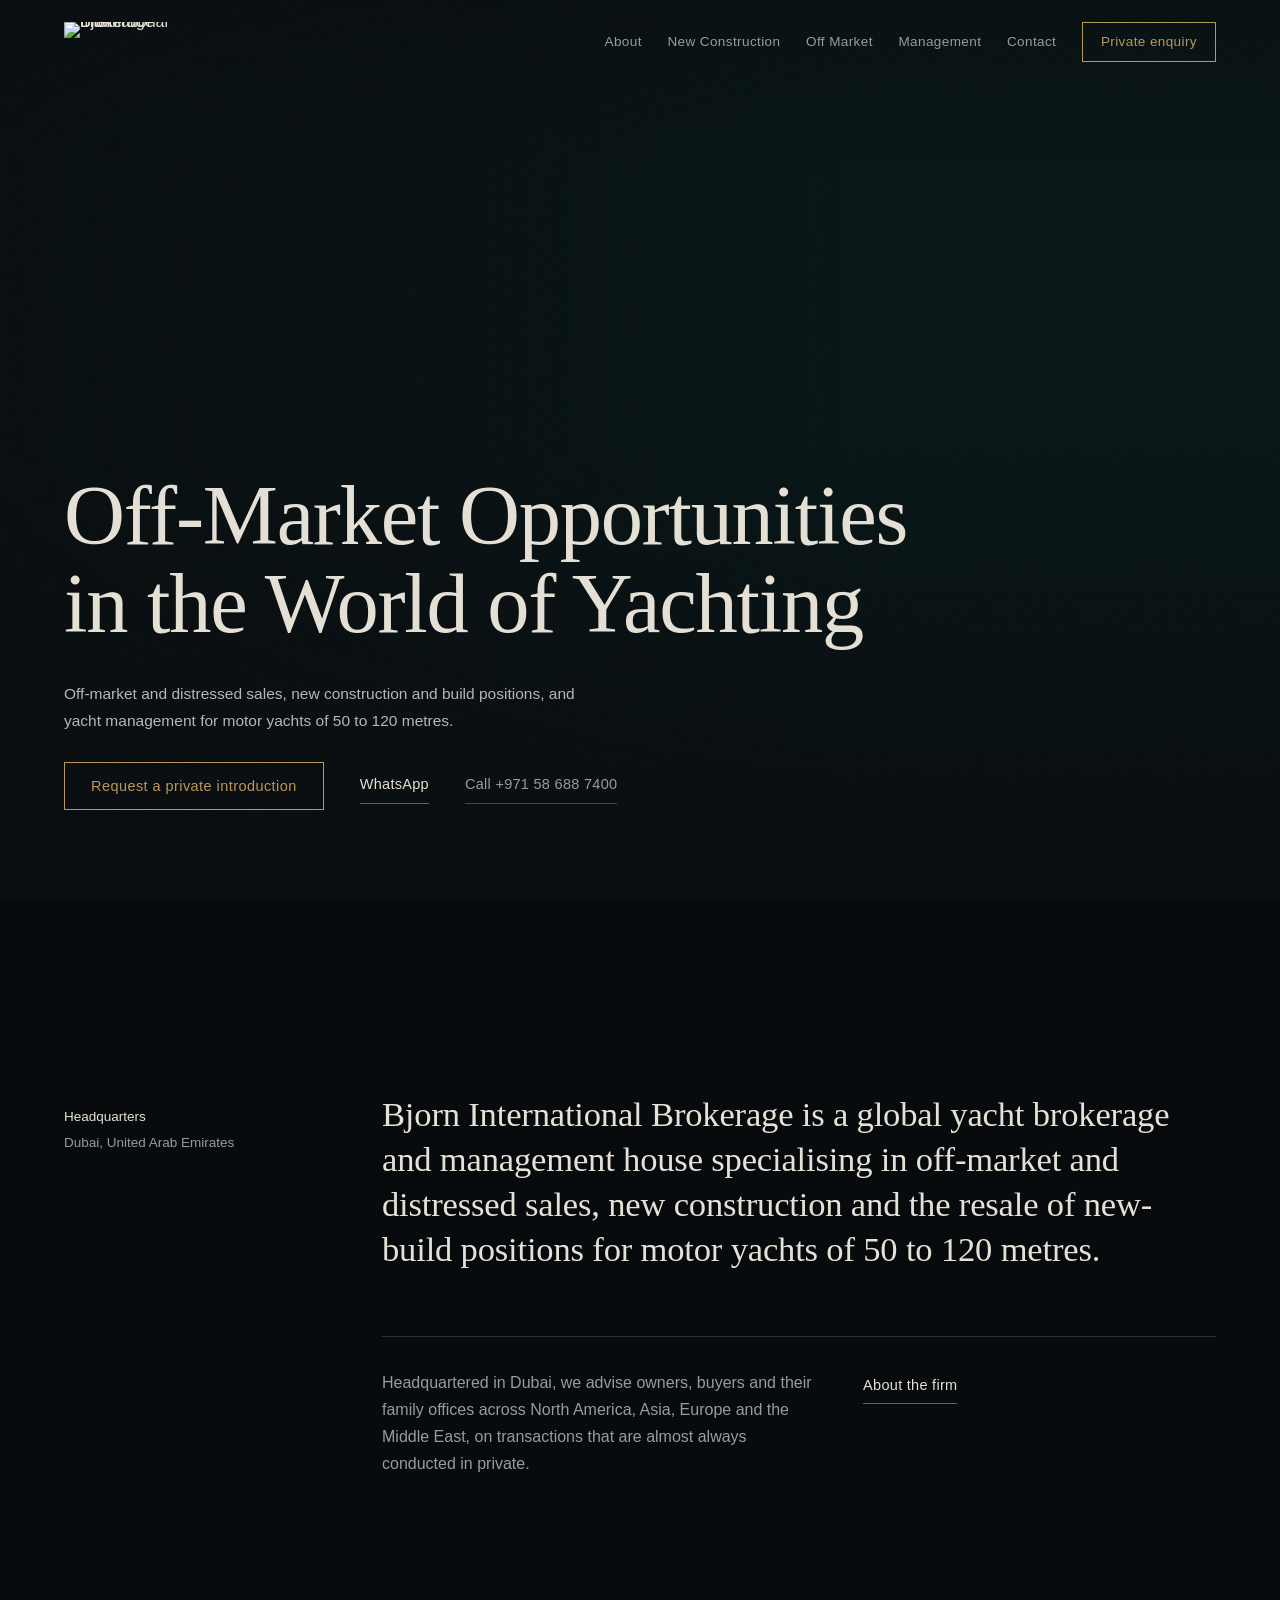
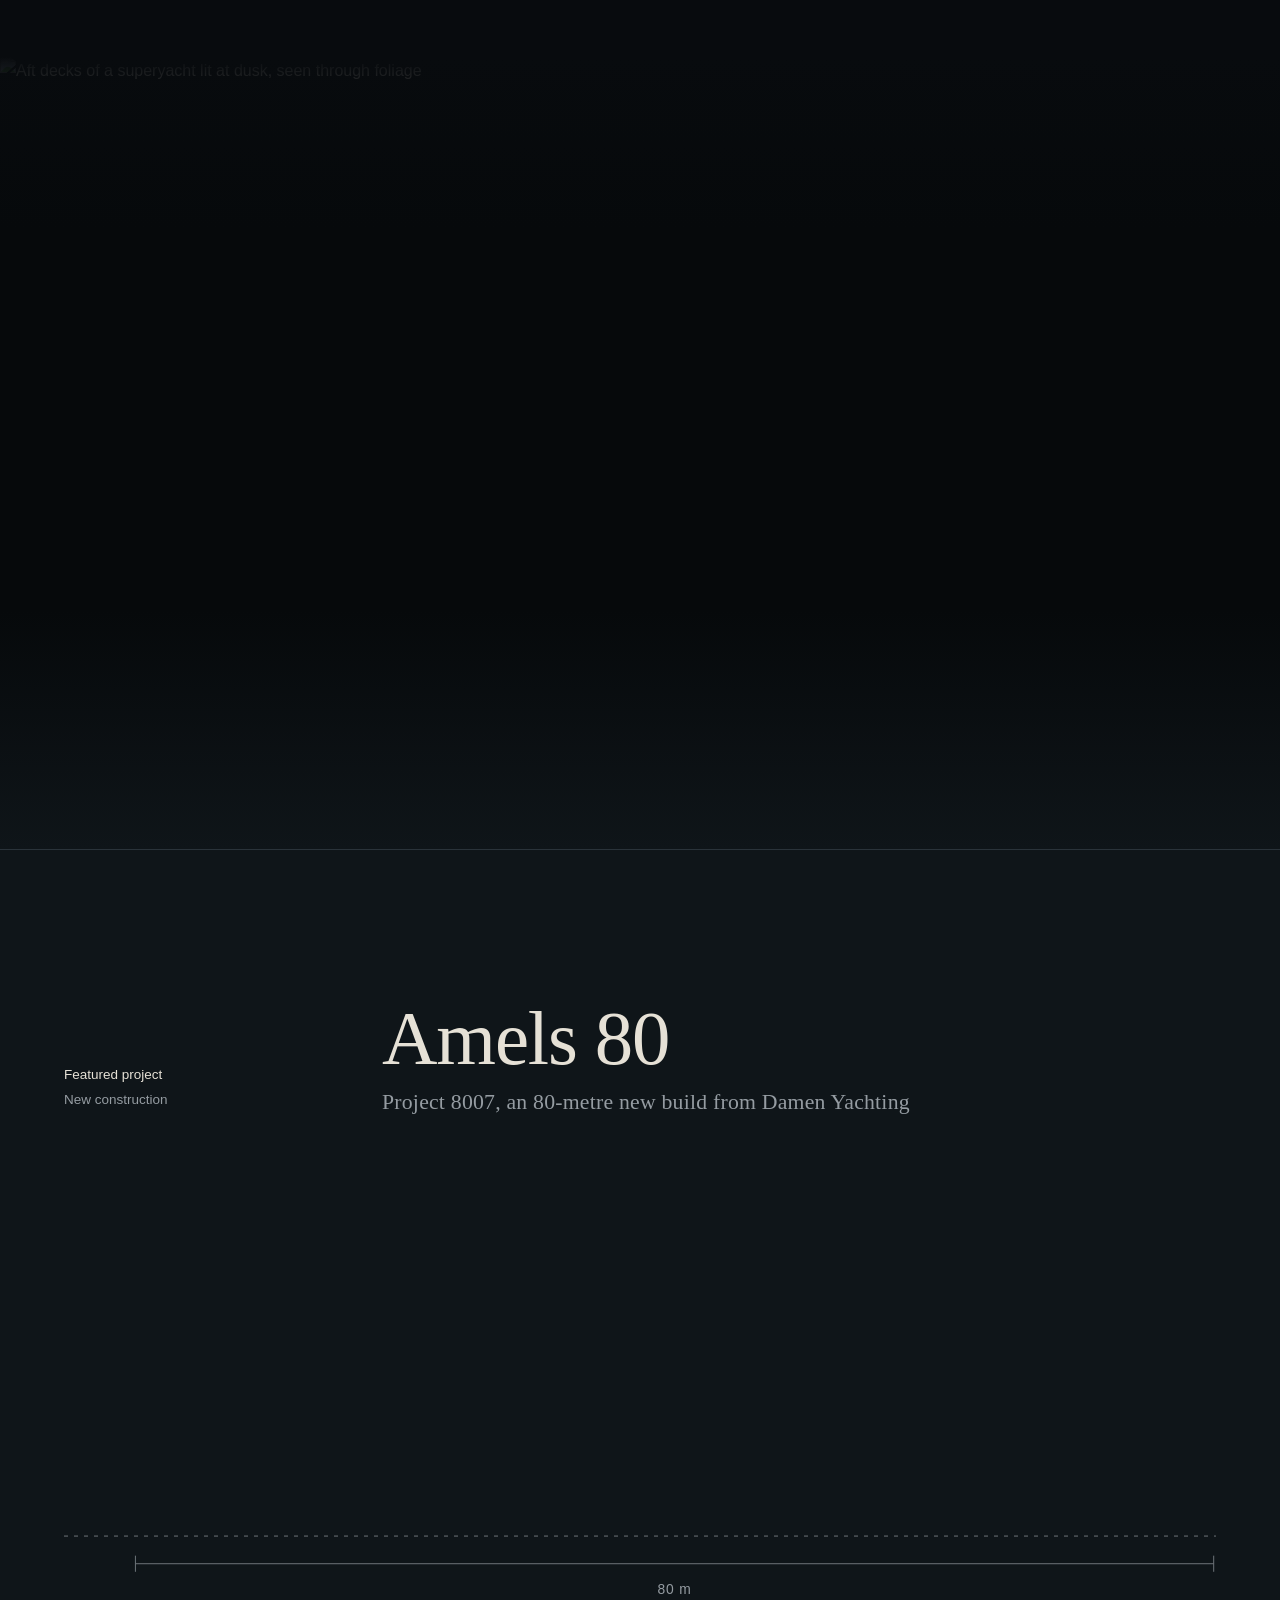
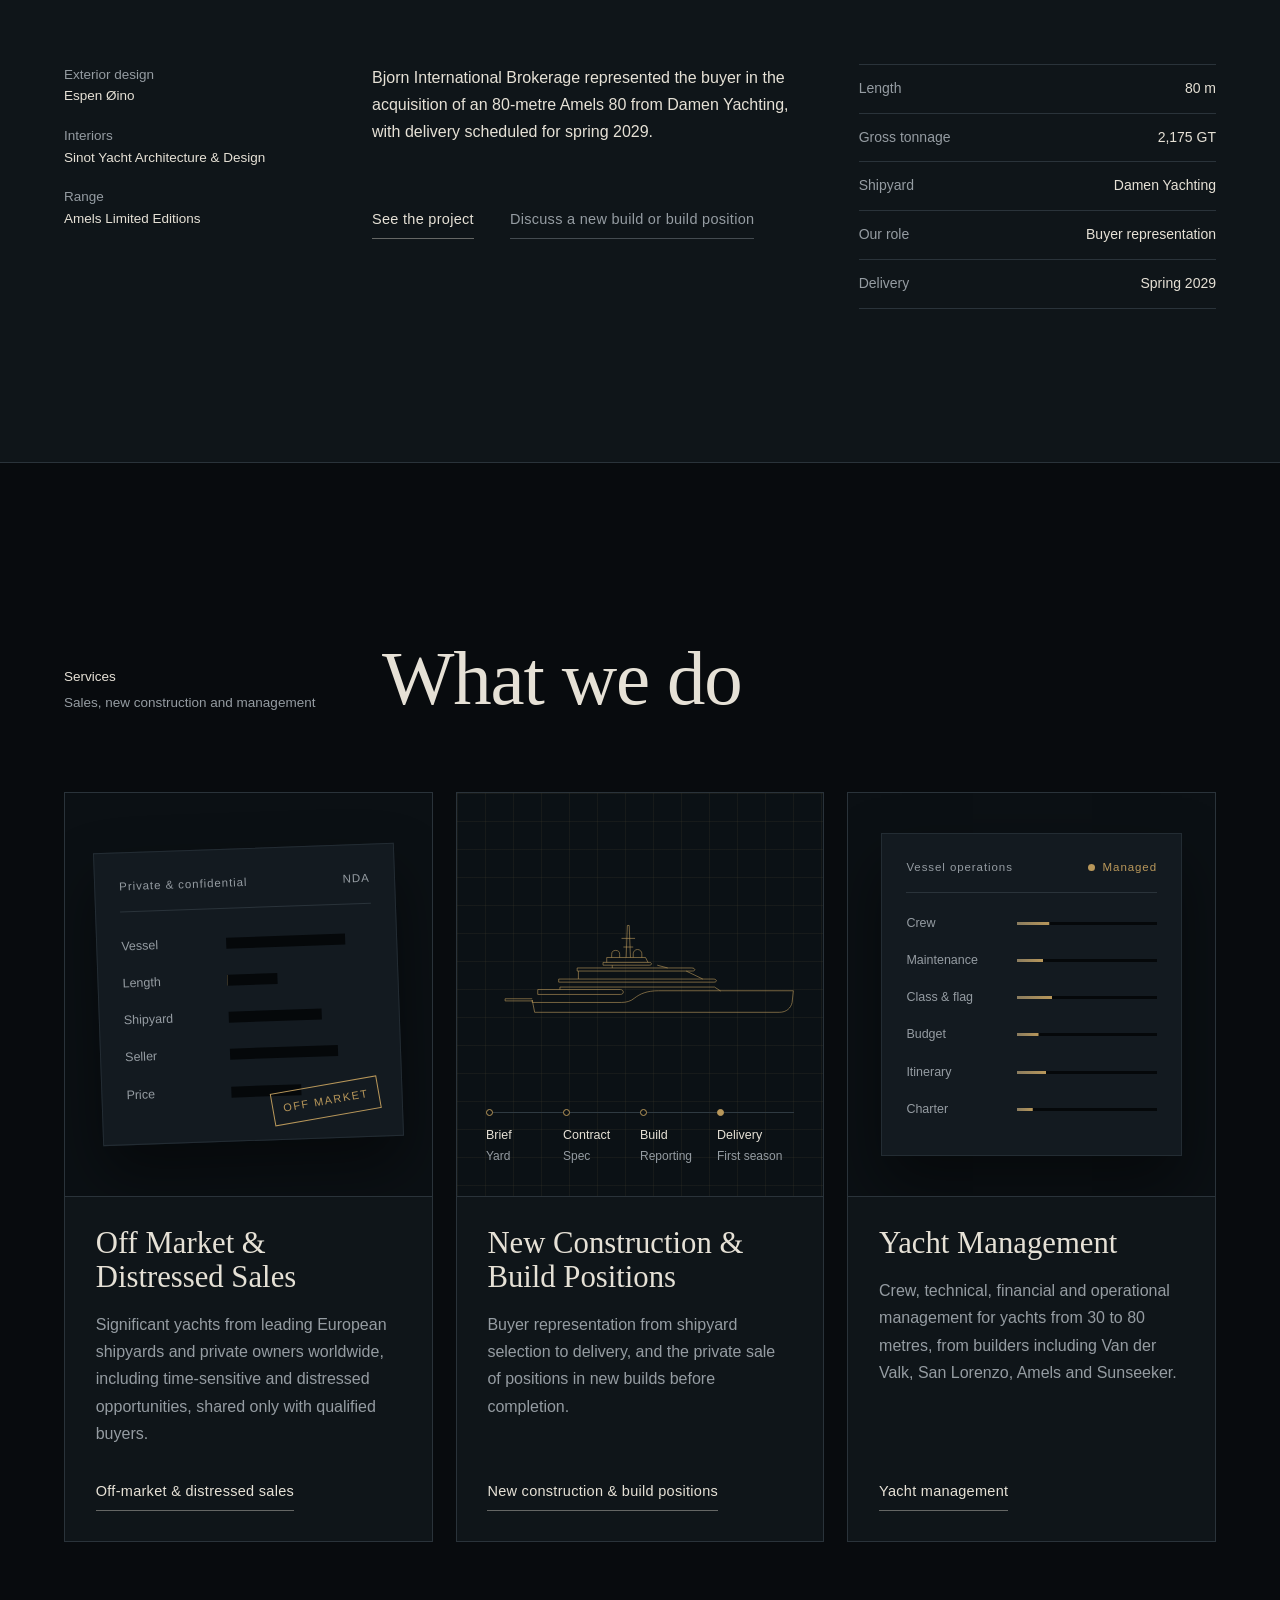
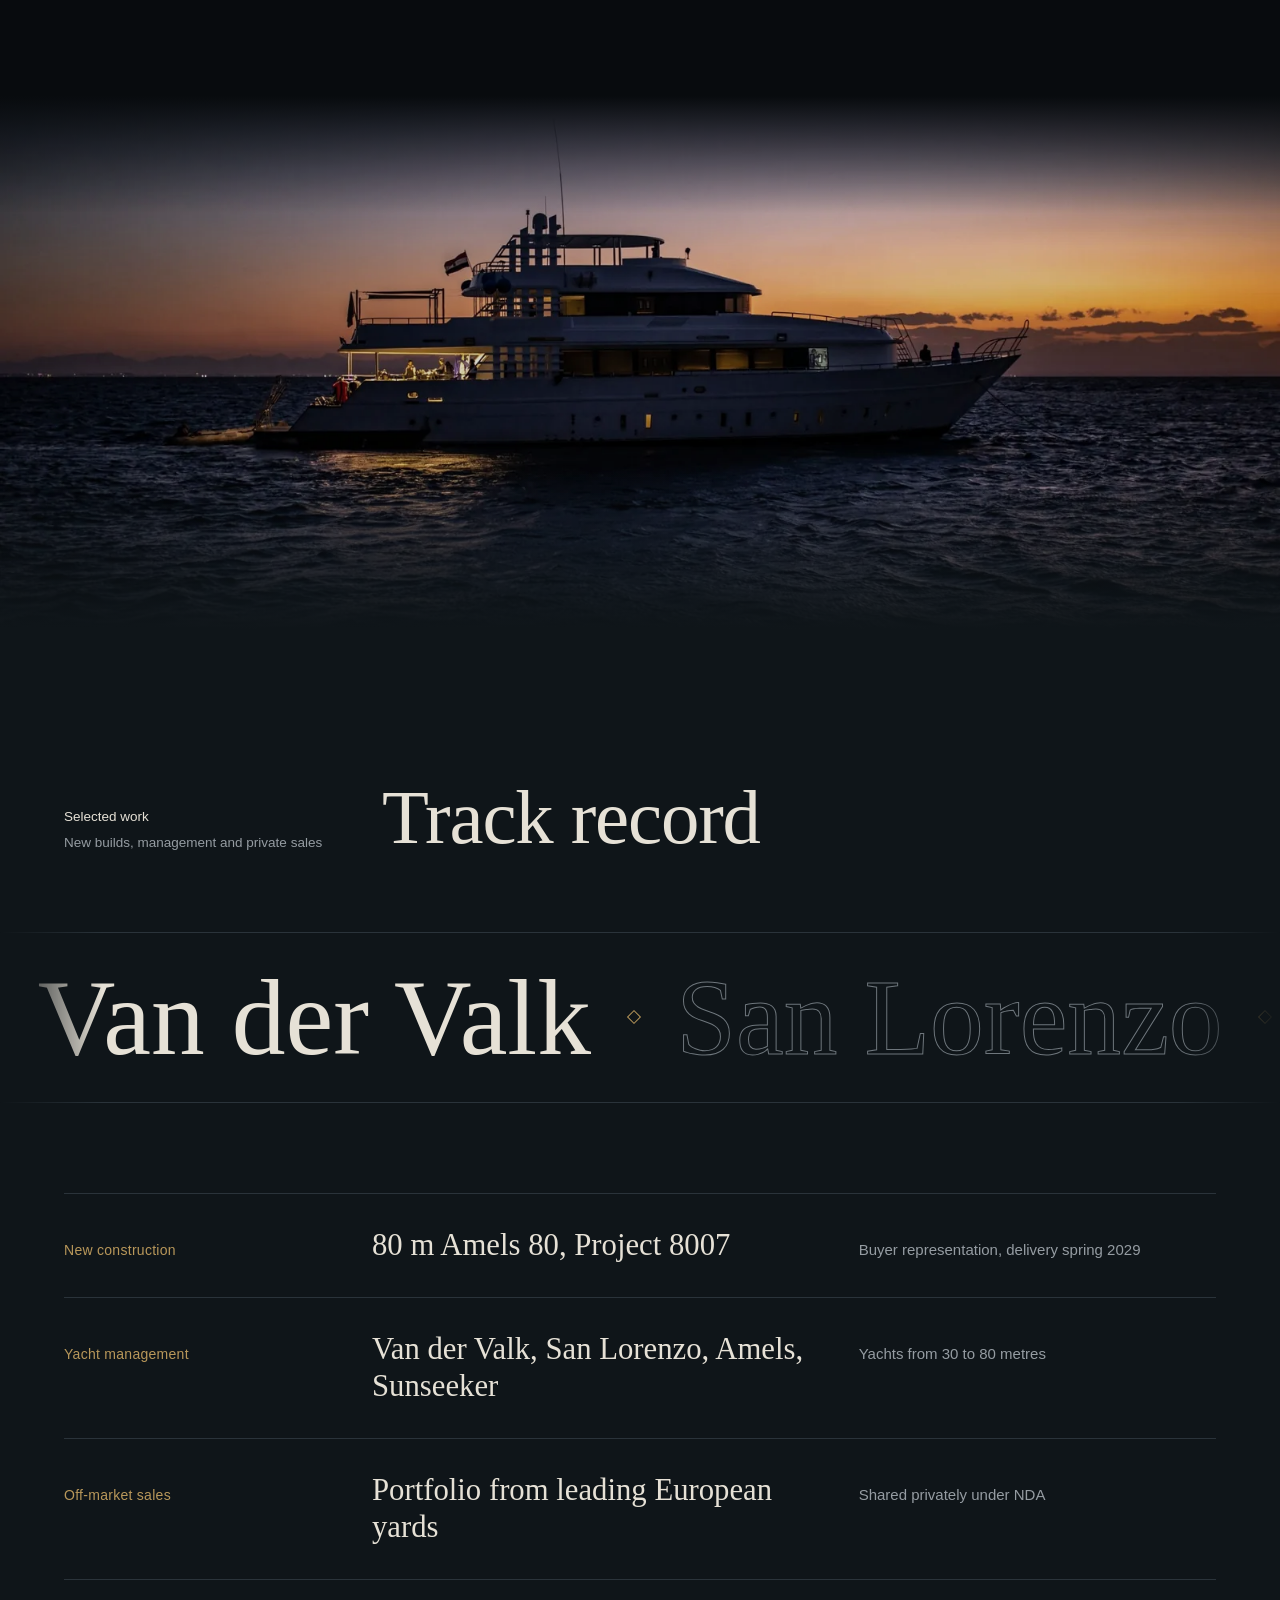
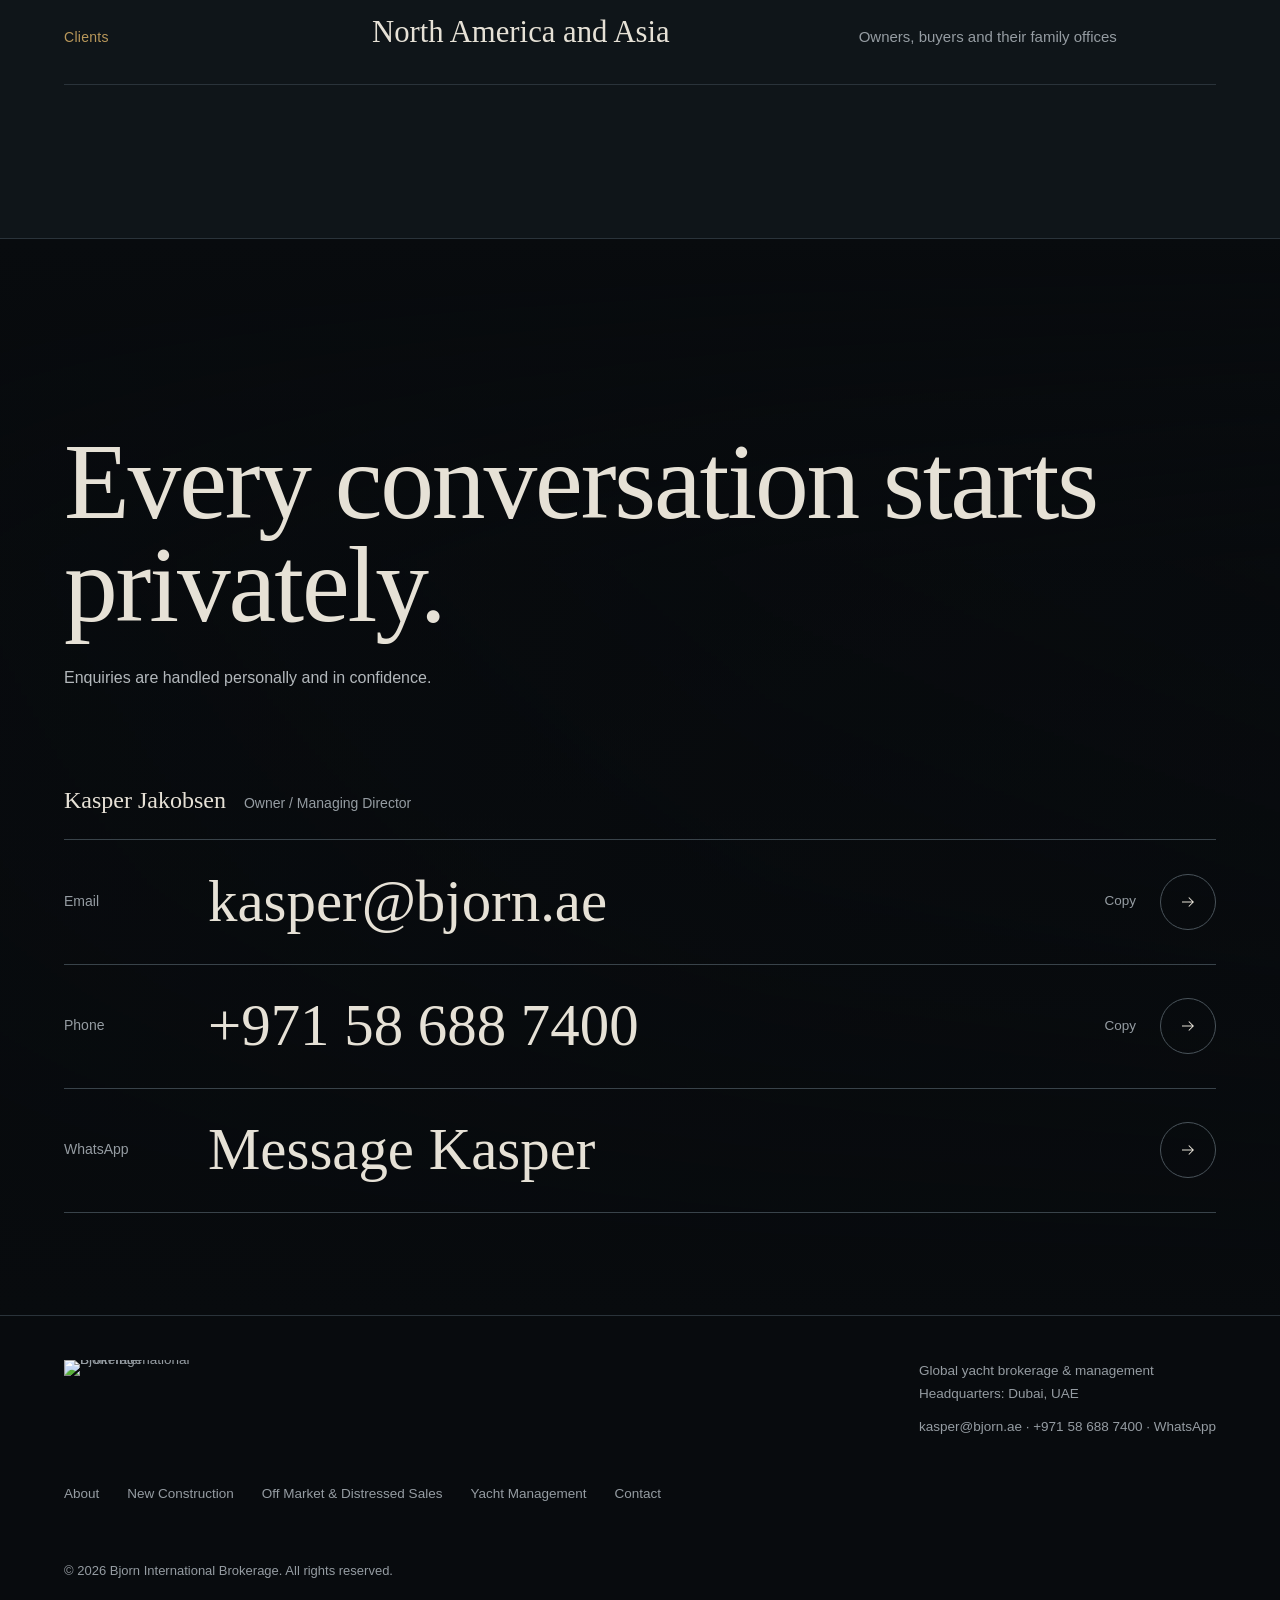
==== commit b7bfa843: "Homepage: third image (yacht at dusk) between services and track record Co-Authored-By: Claude Opus " ====
--- a/index.html
+++ b/index.html
@@ -219,6 +219,10 @@
     </div>
   </section>
 
+  <figure class="still wide">
+    <img src="assets/img/vessel-dusk.webp" srcset="assets/img/vessel-dusk-800.webp 800w, assets/img/vessel-dusk.webp 1600w" sizes="100vw" loading="lazy" decoding="async" alt="Motor yacht at anchor on open water at dusk, deck lights on" width="1600" height="666">
+  </figure>
+
   <section class="record">
     <div class="wrap sec-head">
       <div class="place"><strong>Selected work</strong>New builds, management and private sales</div>
--- a/assets/site.css
+++ b/assets/site.css
@@ -3,3 +3,7 @@
 .mark img{display:block;height:40px;width:auto}
 .foot .mark img{height:auto;width:170px}
 @media (max-width:640px){.mark img{height:28px}.foot .mark img{width:150px}}
+.contact-grid>*{min-width:0}
+.field input,.field select,.field textarea{width:100%;min-width:0}.fields>*{min-width:0}
+.drawer.open{transition:opacity .4s,visibility 0s}
+.still.wide,.still.wide img{height:auto;max-height:none}.still.wide img{aspect-ratio:1600/666;object-position:50% 60%}
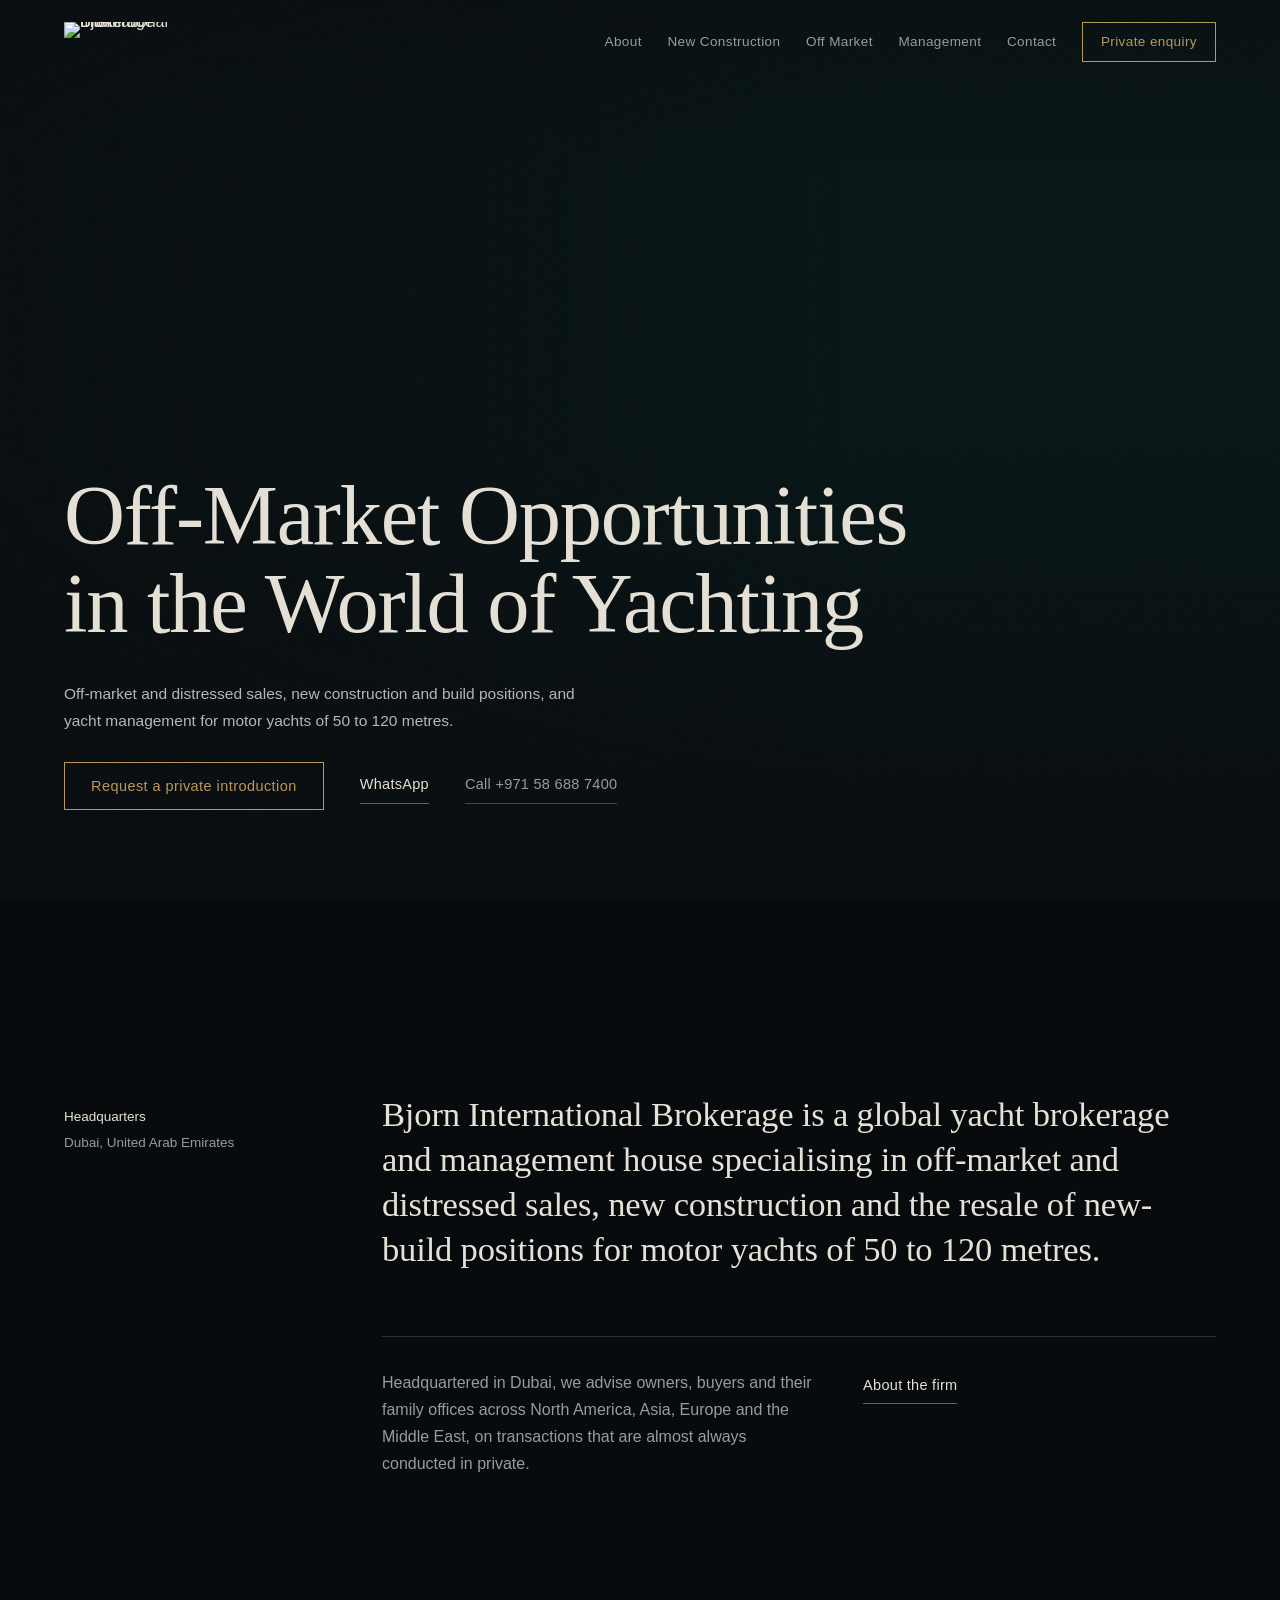
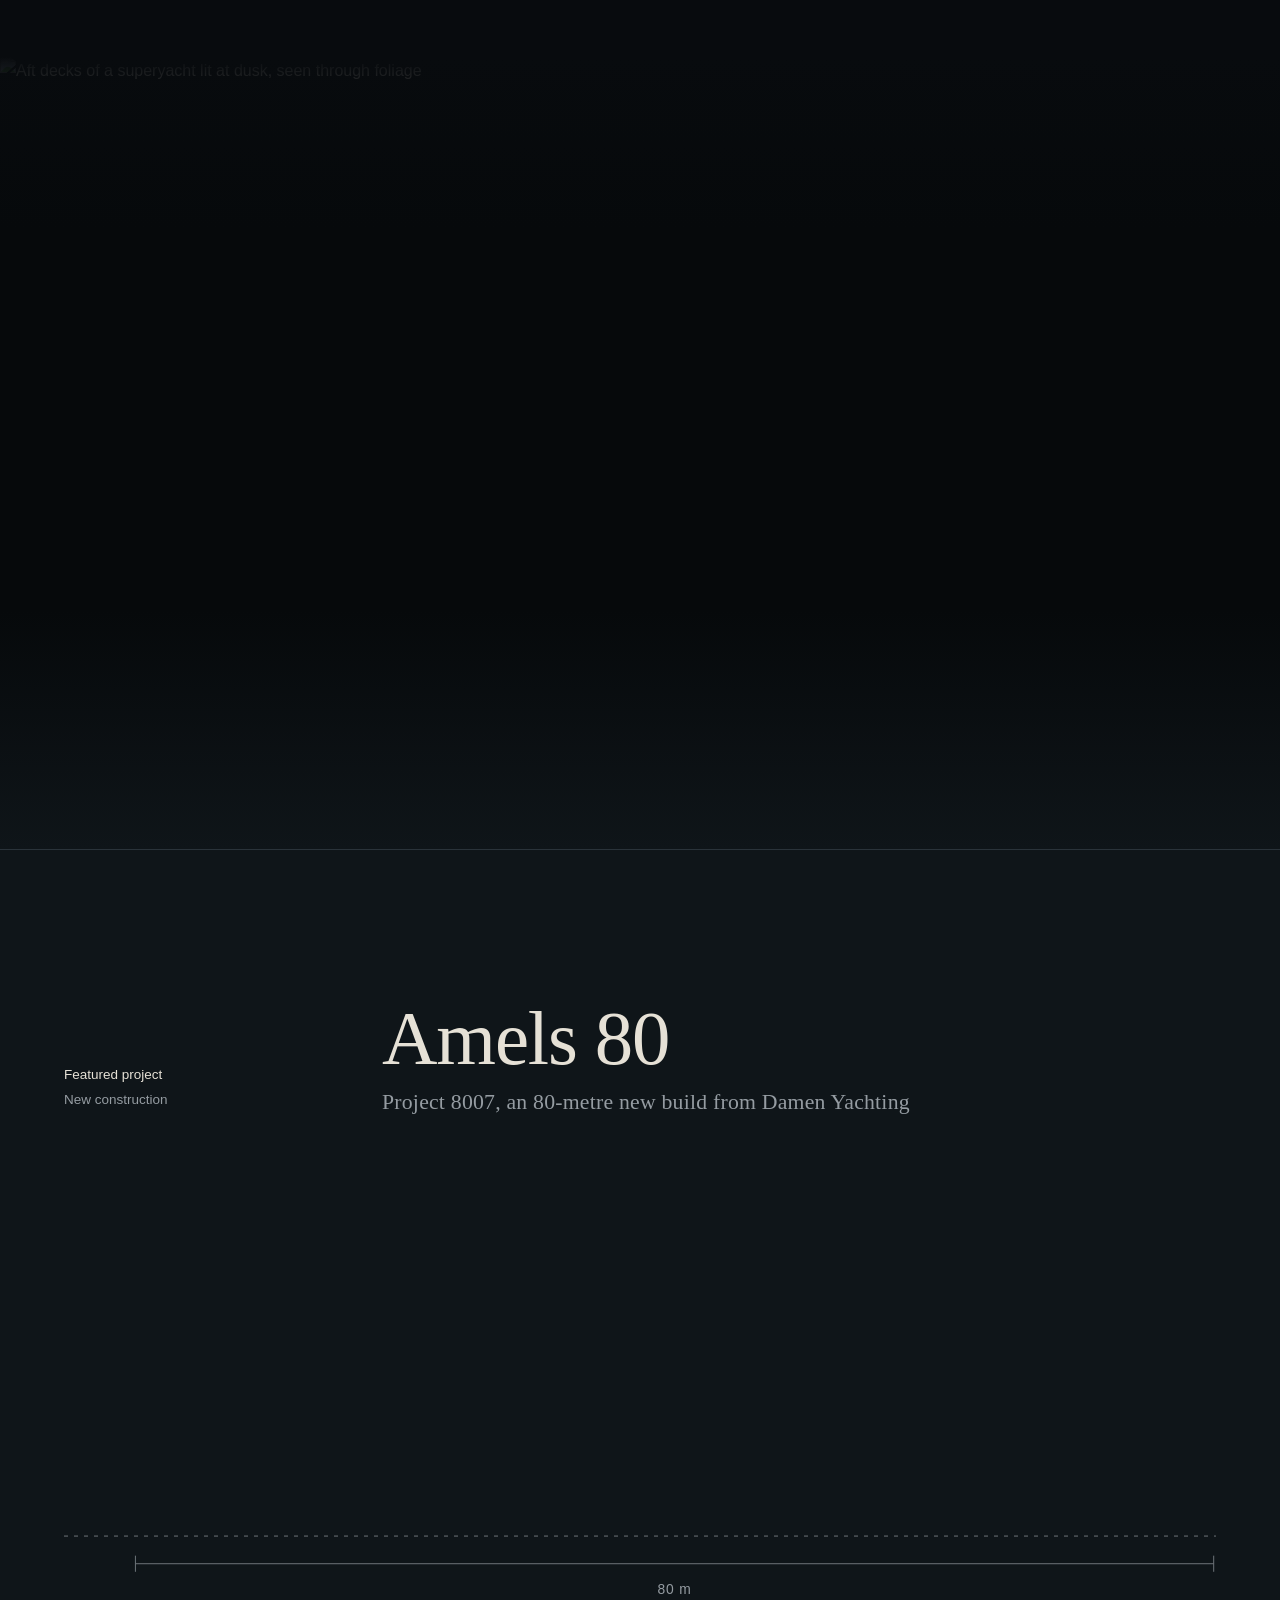
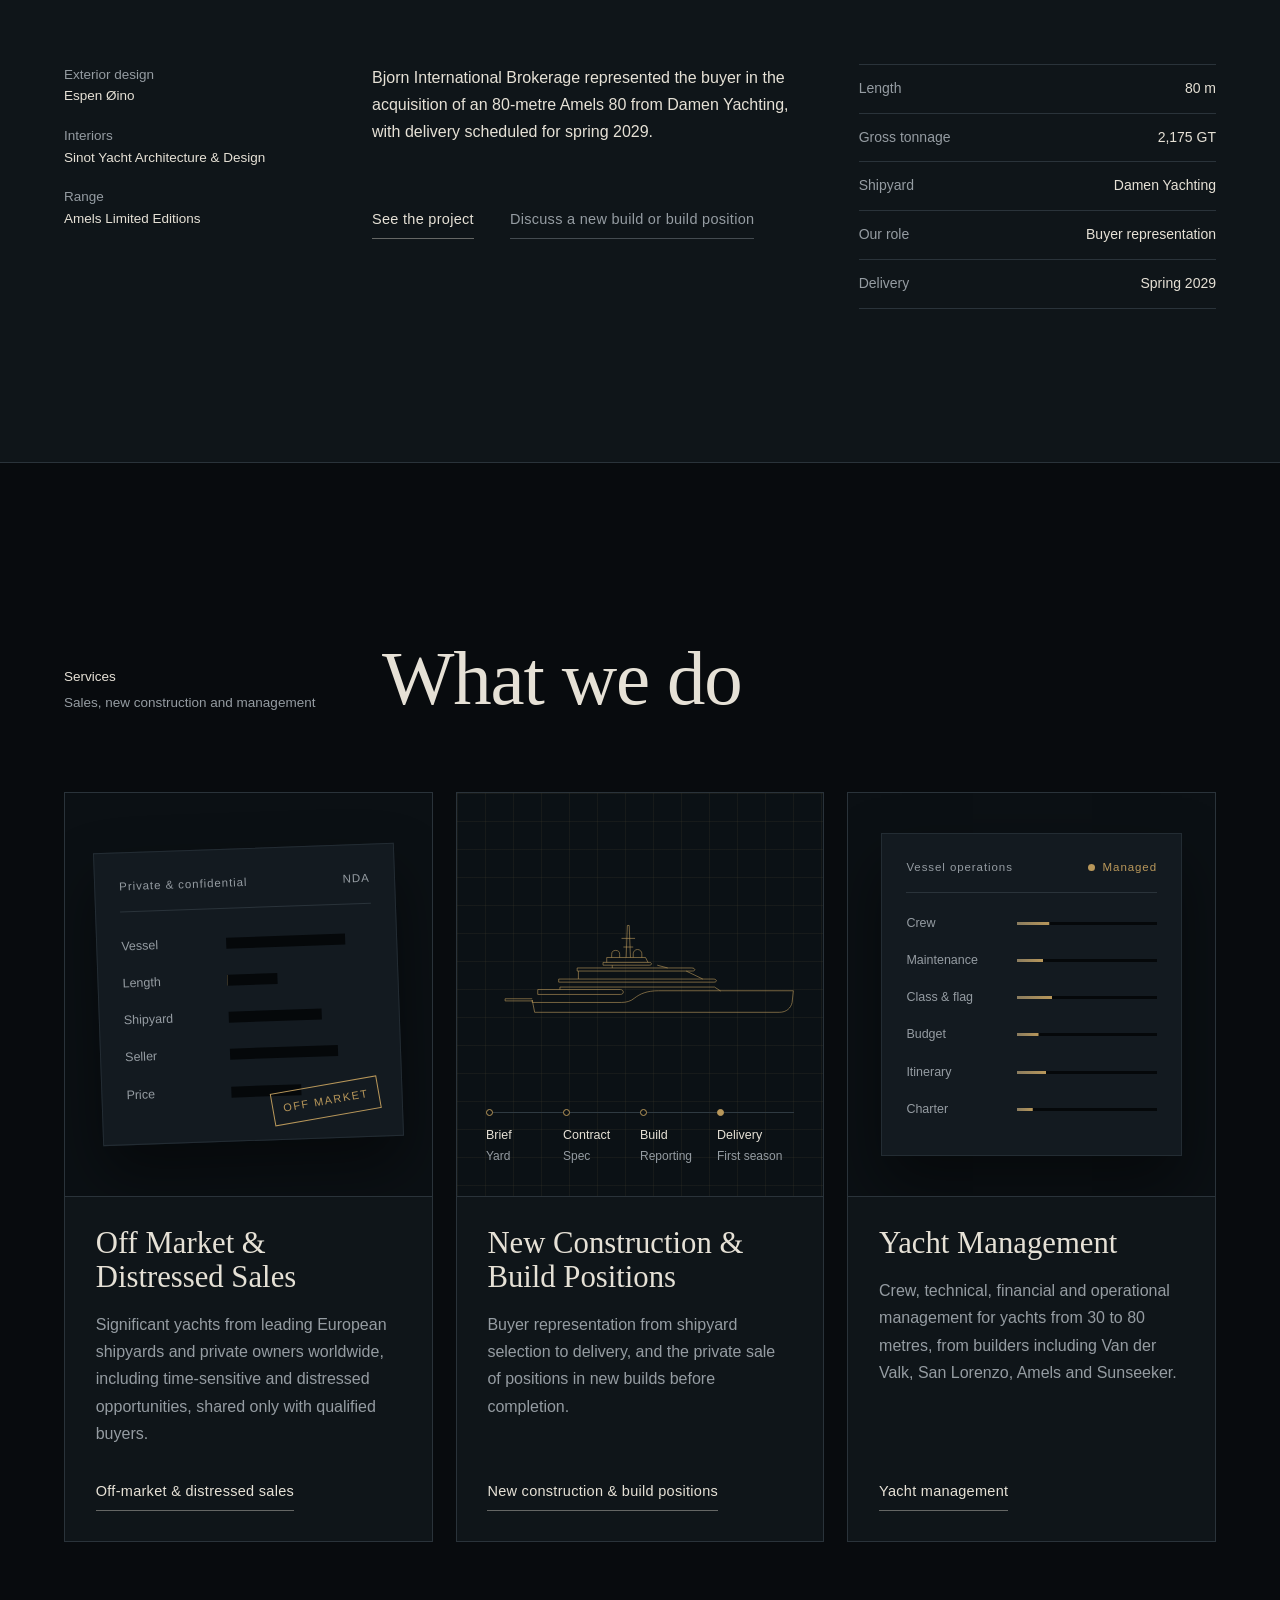
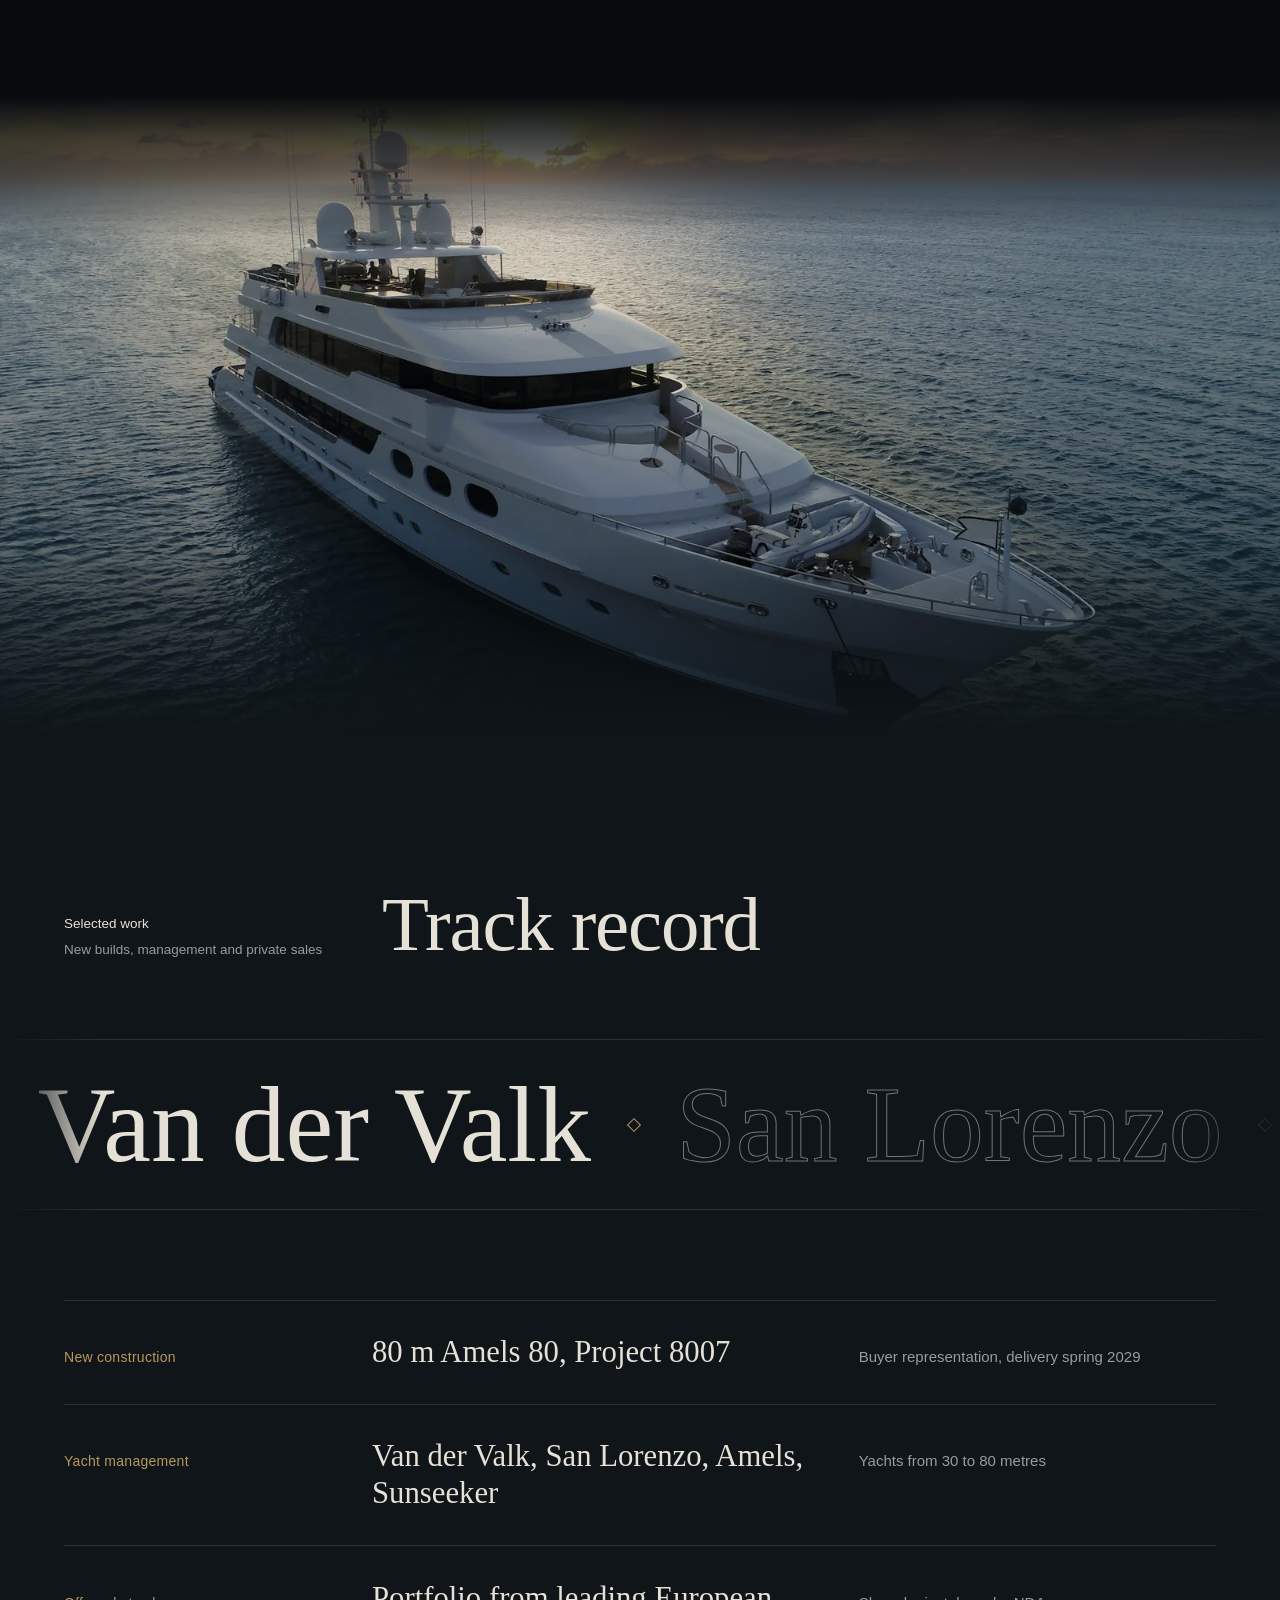
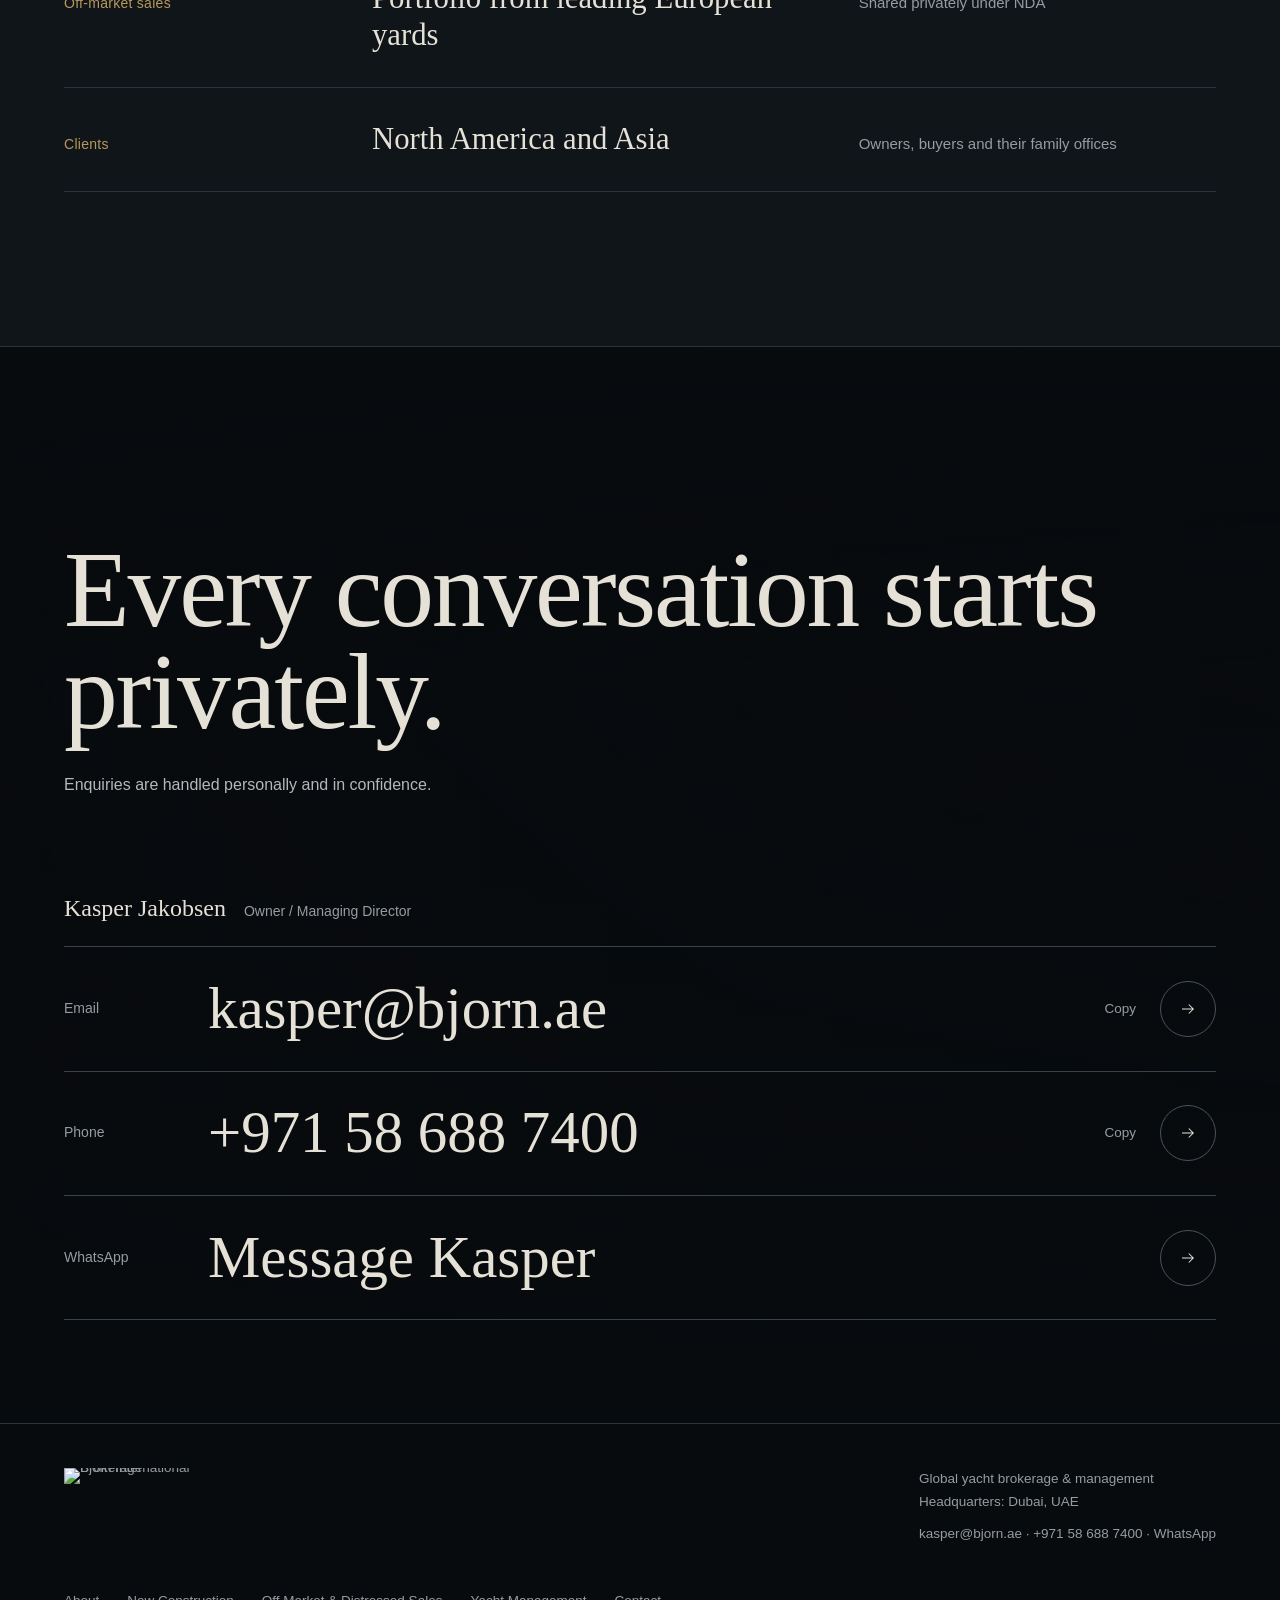
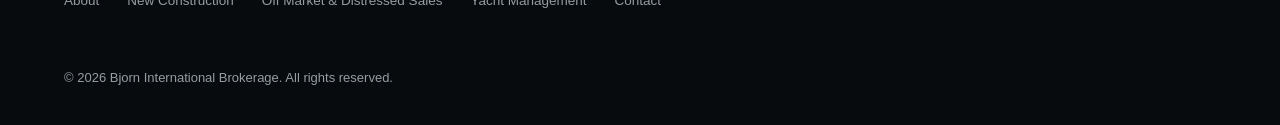
==== commit 2f33b464: "Images: larger superyacht on homepage, one image per inner page Co-Authored-By: Claude Opus 5.5 <nor" ====
--- a/index.html
+++ b/index.html
@@ -220,7 +220,7 @@
   </section>
 
   <figure class="still wide">
-    <img src="assets/img/vessel-dusk.webp" srcset="assets/img/vessel-dusk-800.webp 800w, assets/img/vessel-dusk.webp 1600w" sizes="100vw" loading="lazy" decoding="async" alt="Motor yacht at anchor on open water at dusk, deck lights on" width="1600" height="666">
+    <img src="assets/img/home-superyacht.webp" srcset="assets/img/home-superyacht-800.webp 800w, assets/img/home-superyacht.webp 1600w" sizes="100vw" loading="lazy" decoding="async" alt="Superyacht at anchor on open water at sunset" width="1600" height="800">
   </figure>
 
   <section class="record">
--- a/assets/site.css
+++ b/assets/site.css
@@ -6,4 +6,4 @@
 .contact-grid>*{min-width:0}
 .field input,.field select,.field textarea{width:100%;min-width:0}.fields>*{min-width:0}
 .drawer.open{transition:opacity .4s,visibility 0s}
-.still.wide,.still.wide img{height:auto;max-height:none}.still.wide img{aspect-ratio:1600/666;object-position:50% 60%}+.still.wide,.still.wide img{height:auto;max-height:none}
